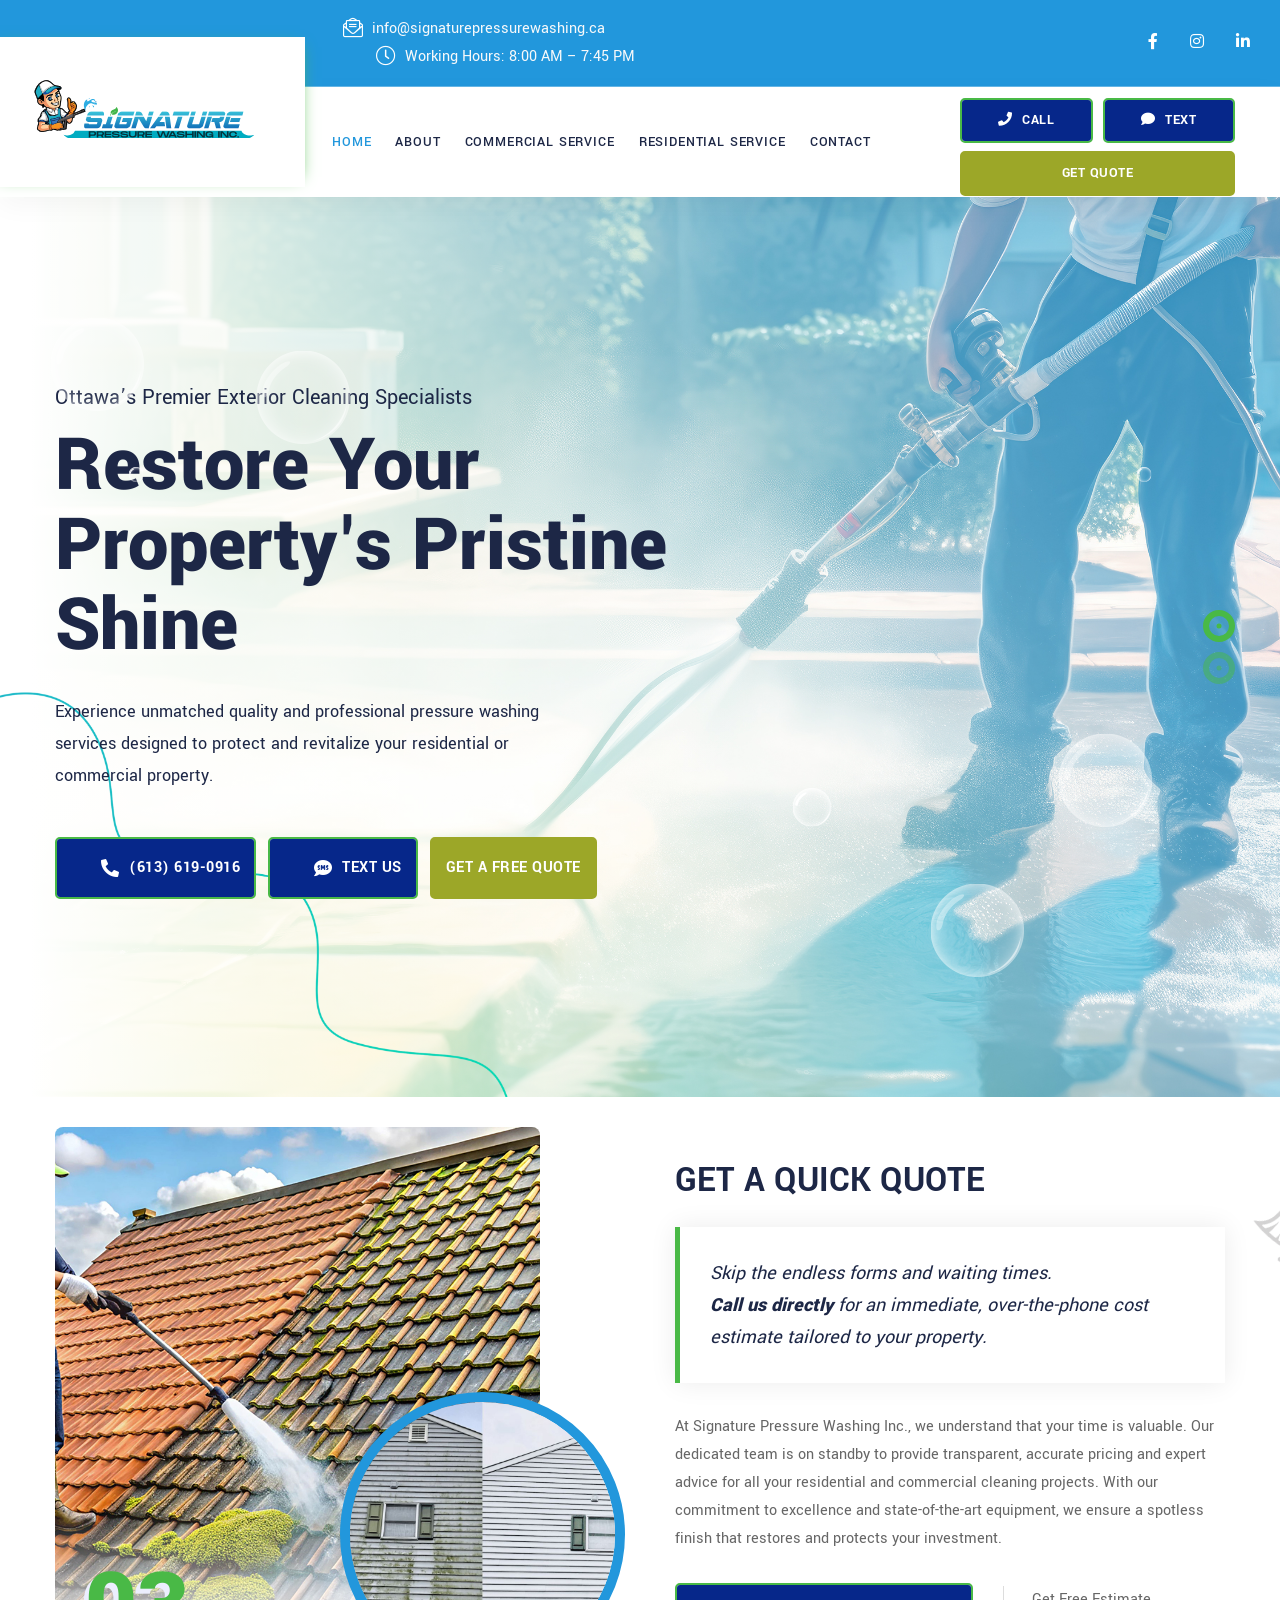
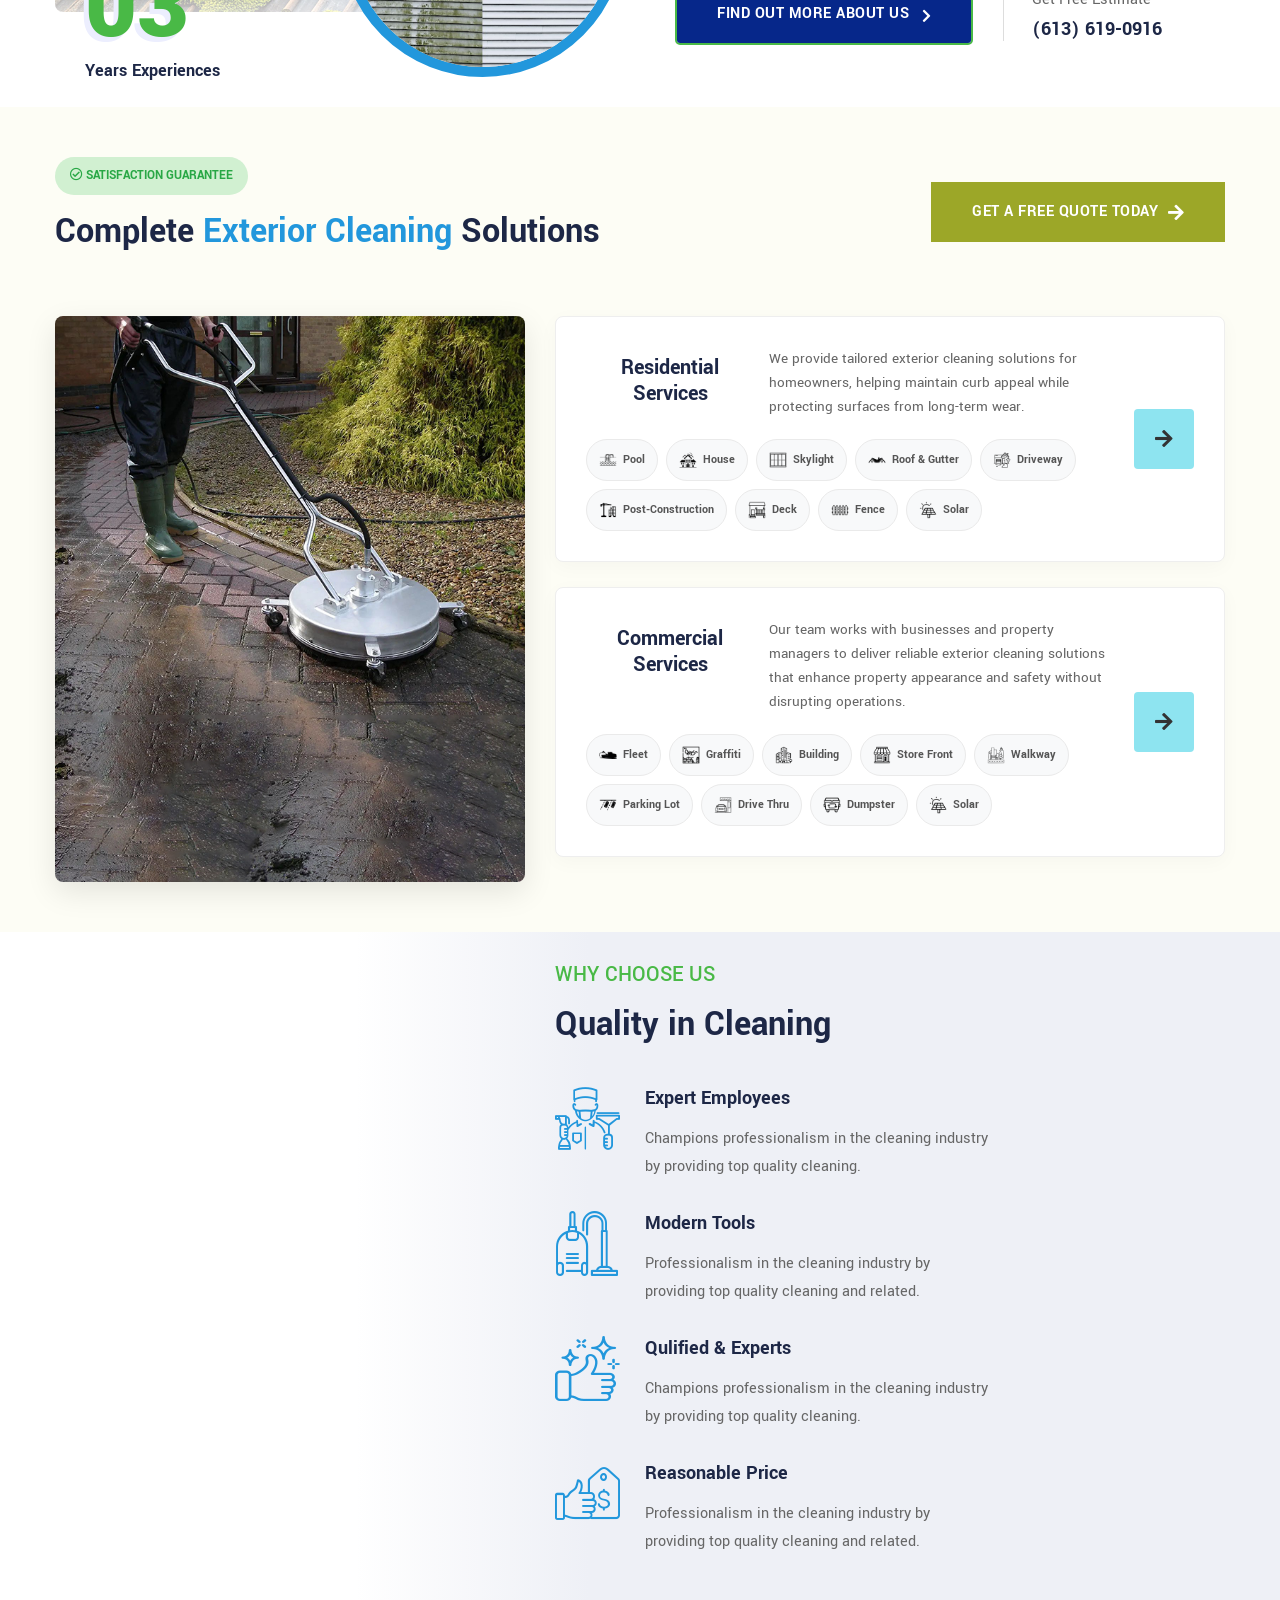
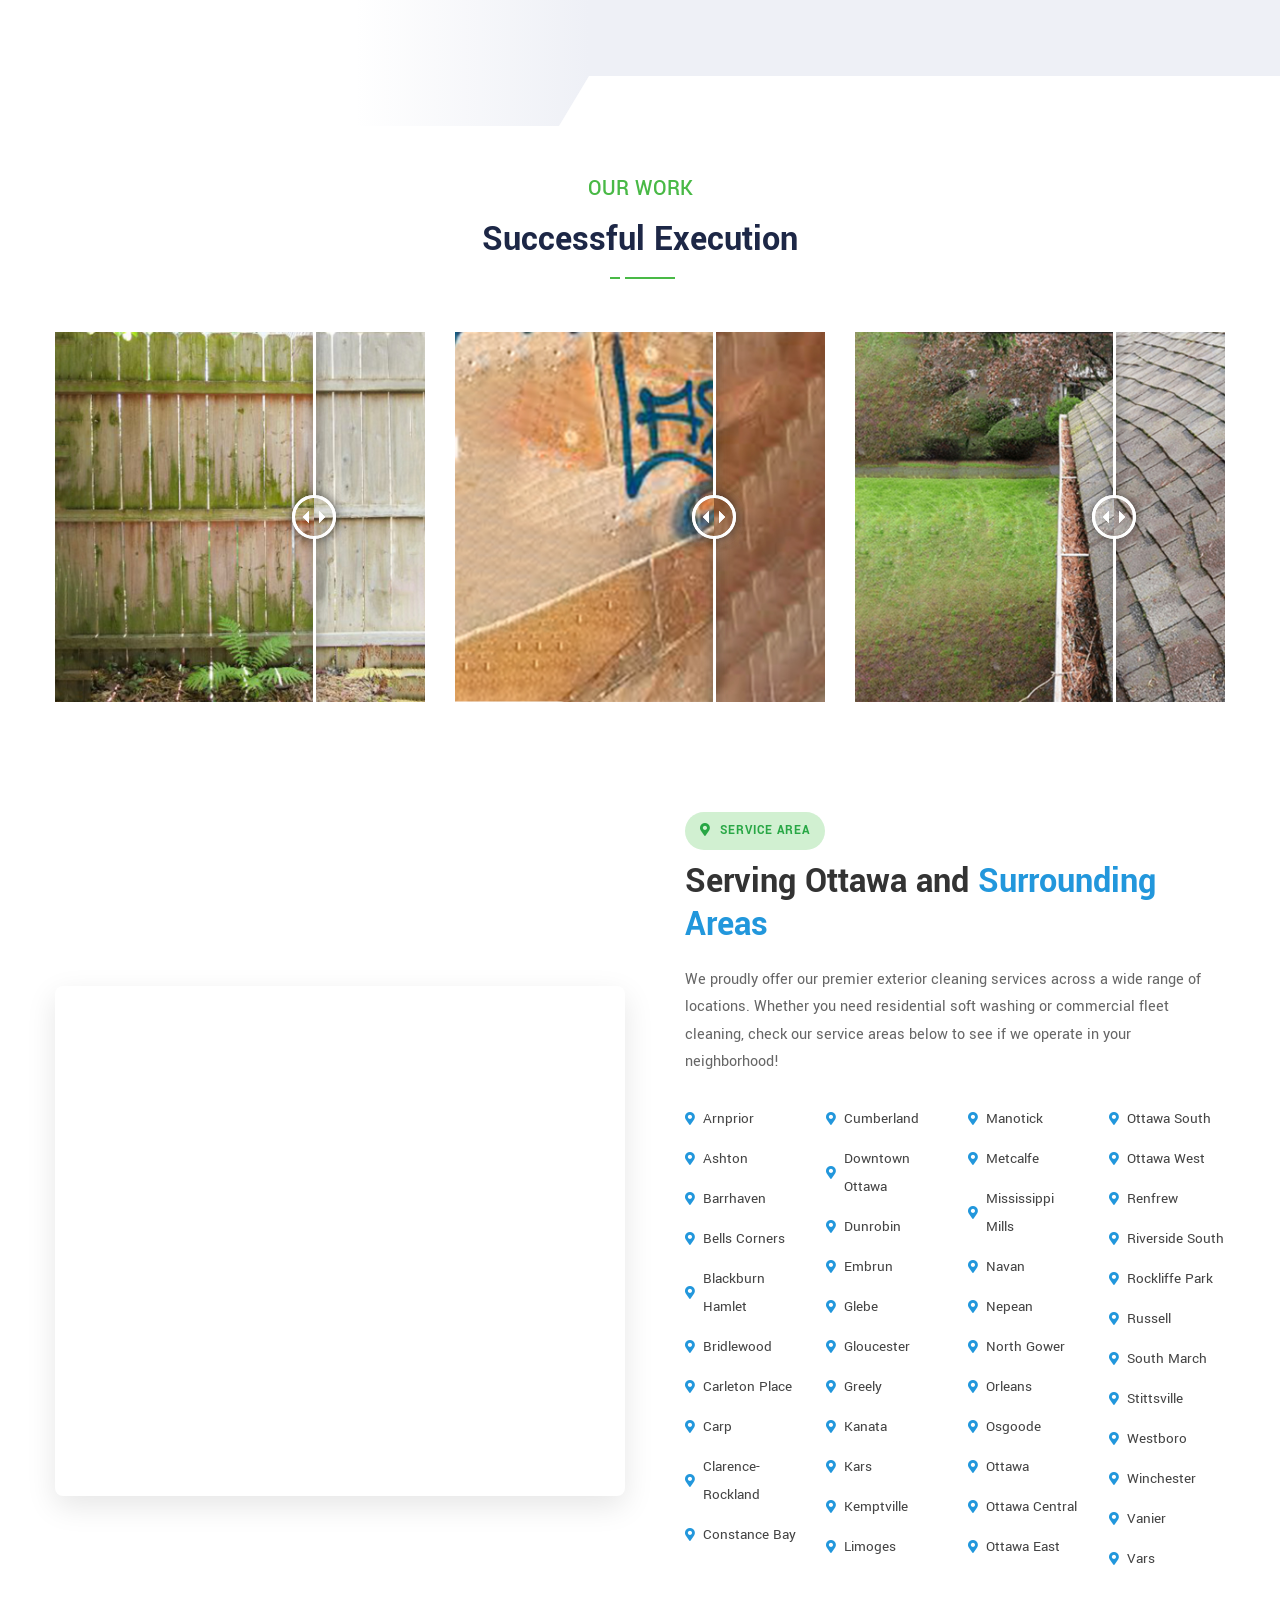
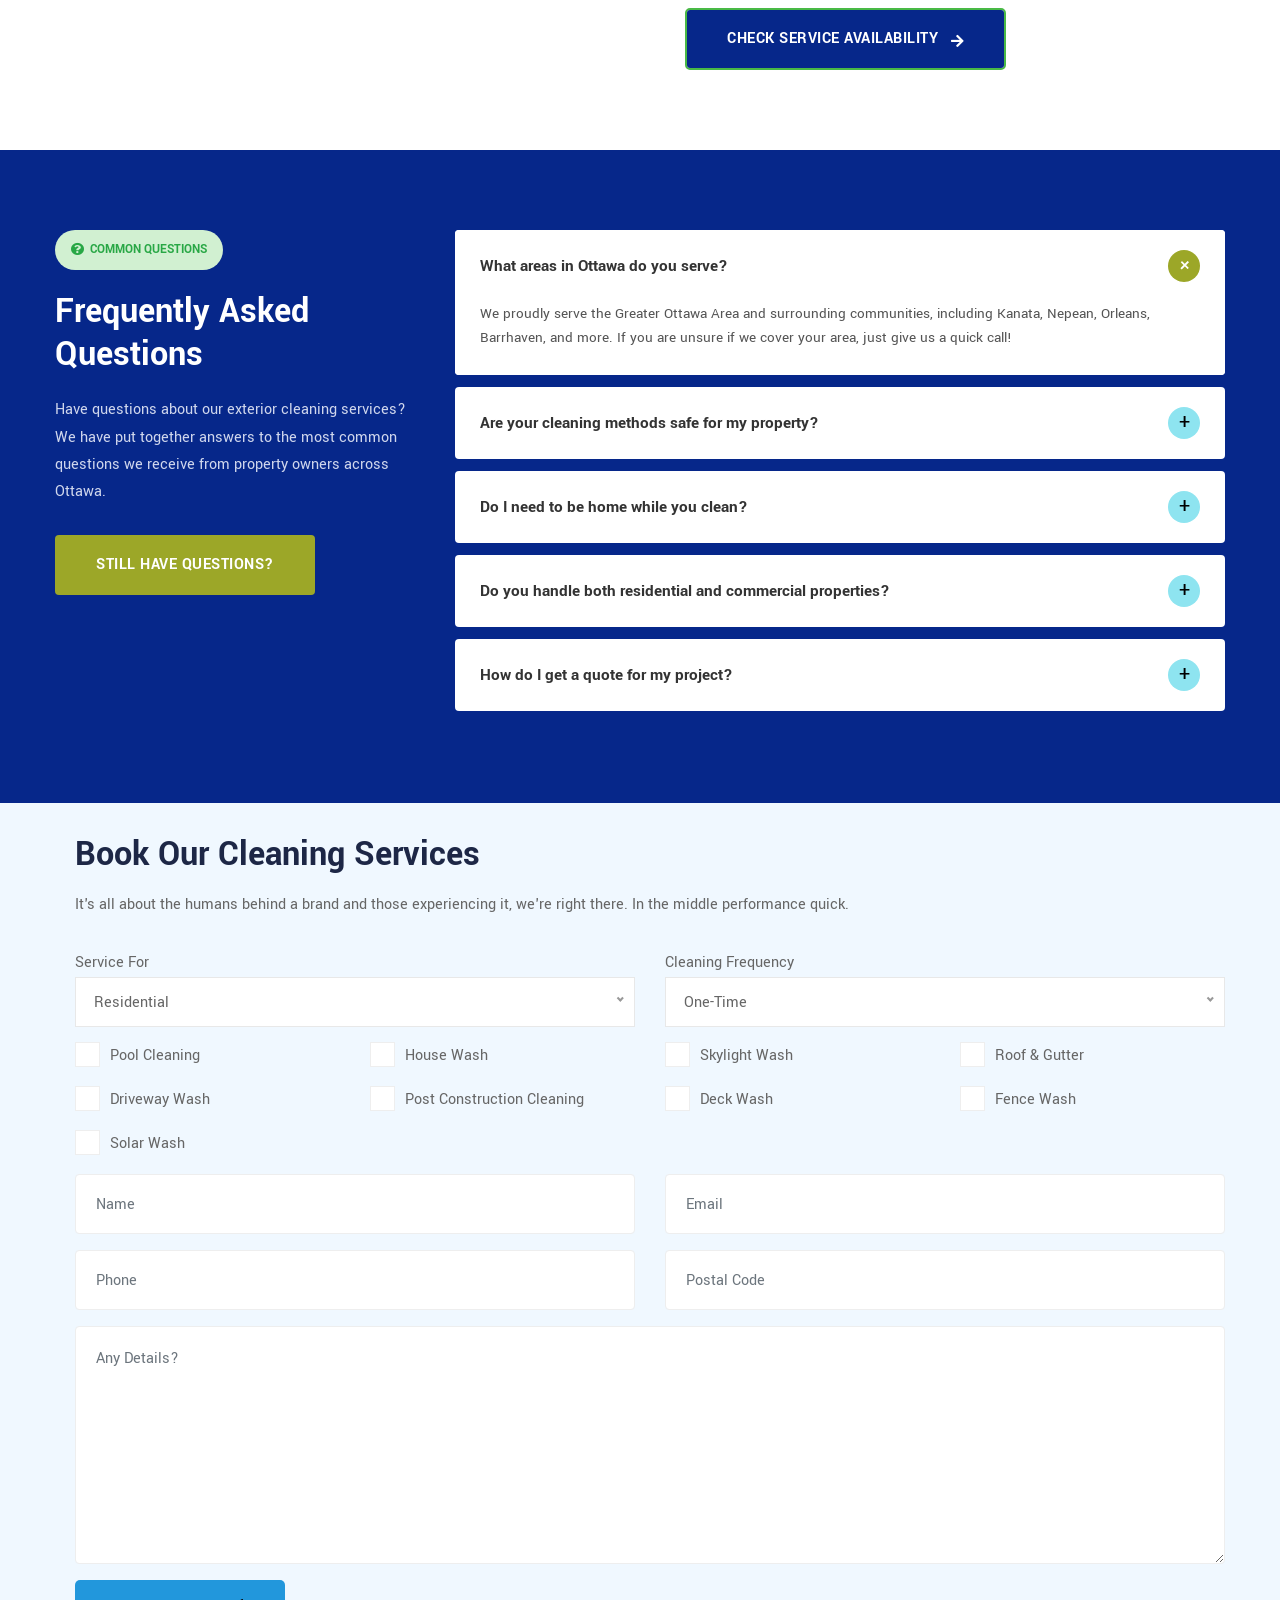
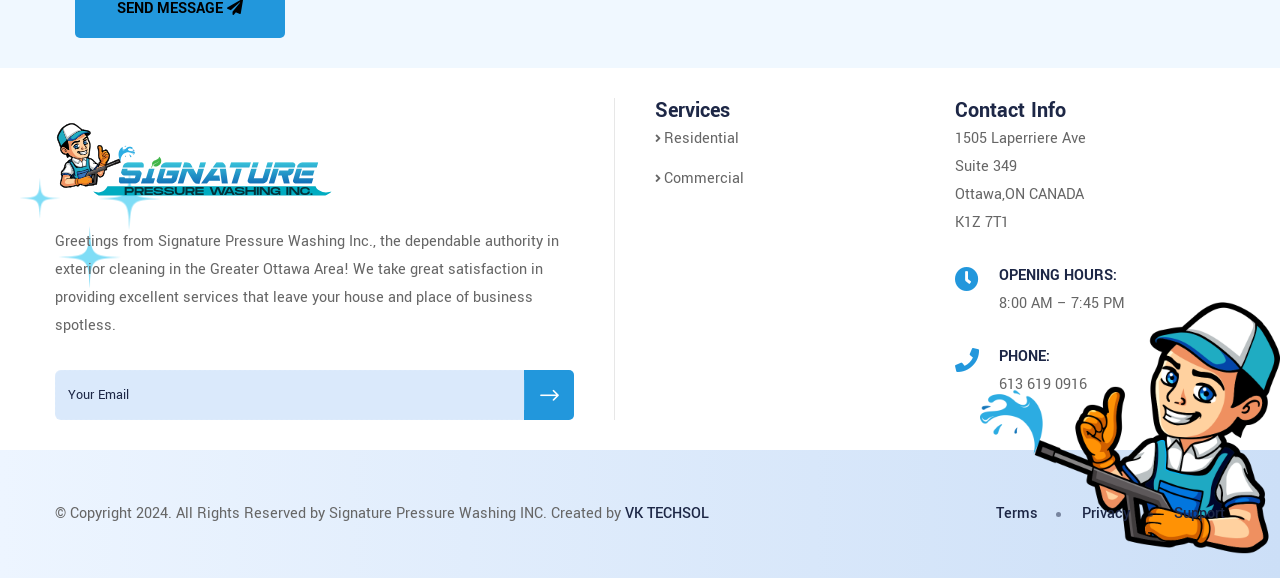
==== index.html @ 263062c7 "update-07" ====
<!DOCTYPE html>
<html lang="en">

<head>
    <!-- ========== Meta Tags ========== -->
    <meta charset="utf-8">
    <meta http-equiv="X-UA-Compatible" content="IE=edge">
    <meta name="viewport" content="width=device-width, initial-scale=1">
    <meta name="description" content="Signature Pressure Washing INC.">

    <!-- ========== Page Title ========== -->
    <title>Signature Pressure Washing INC.</title>

    <!-- ========== Favicon Icon ========== -->
    <link rel="shortcut icon" href="assets/img/favicon.png" type="image/x-icon">

    <!-- ========== Start Stylesheet ========== -->
    <link href="assets/css/bootstrap.min.css" rel="stylesheet" />
    <link href="assets/css/font-awesome.min.css" rel="stylesheet" />
    <link href="assets/css/themify-icons.css" rel="stylesheet" />
    <link href="assets/css/elegant-icons.css" rel="stylesheet" />
    <link href="assets/css/flaticon-set.css" rel="stylesheet" />
    <link href="assets/css/magnific-popup.css" rel="stylesheet" />
    <link href="assets/css/owl.carousel.min.css" rel="stylesheet" />
    <link href="assets/css/owl.theme.default.min.css" rel="stylesheet" />
    <link href="assets/css/animate.css" rel="stylesheet" />
    <link href="assets/css/bootsnav.css" rel="stylesheet" />
    <link href="style.css" rel="stylesheet">
    <link href="assets/css/responsive.css" rel="stylesheet" />
    <style>
        ulm {
            line-height: 1.5em;
            margin: 5px 0 15px;
            padding: 0;

            li {
                list-style: none;
                position: relative;
                padding: 0 0 0 20px;
            }
        }

        ulm.round {
            li {
                &::before {
                    content: "";
                    position: absolute;
                    left: 0;
                    top: 5px;
                    width: 10px;
                    height: 10px;
                    background-color: #2297DC;
                    border-radius: 50%;
                    -moz-border-radius: 50%;
                    -webkit-border-radius: 50%;
                }
            }
        }
    </style>
    <style>
        /* 1. Navbar Logo Background Fix (Updated for Mobile Compatibility) */
        .navbar-header {
            background-color: #ffffff;
            /* Keeps the white background for all devices */
        }

        /* Restrict the height and flex layout to desktop only (screens 992px and larger) */
        @media (min-width: 992px) {
            .navbar-header {
                min-height: 100px;
                /* Matches the initial load height on desktop */
                display: flex;
                align-items: center;
                padding-left: 15px;
                /* Ensures logo isn't touching the edge */
            }
        }

        /* 2. Button Vertical Alignment Fix */
        .contact-actions-wrapper {
            display: flex;
            flex-direction: column;
            justify-content: center;
            height: 100px;
            /* Locks the vertical space to prevent shifting */
        }

        /* 3. New Get Quote Button Color */
        .contact-quote-btn {
            background-color: #9ca728 !important;
            /* Replace with your new color */
            border-color: #9ca728 !important;
            color: #ffffff !important;
            box-sizing: border-box;
            /* Ensures padding doesn't widen the button */
        }

        /* The container */
        .container1 {
            display: block;
            position: relative;
            padding-left: 35px;
            margin-bottom: 12px;
            cursor: pointer;
            font-size: 16px;
            -webkit-user-select: none;
            -moz-user-select: none;
            -ms-user-select: none;
            user-select: none;
        }

        /* Hide the browser's default checkbox */
        .container1 input {
            position: absolute;
            opacity: 0;
            cursor: pointer;
            height: 0;
            width: 0;
        }

        /* Create a custom checkbox */
        .checkmark {
            position: absolute;
            top: 0;
            left: 0;
            height: 25px;
            width: 25px;
            background-color: #fff;
            border: 1px solid #eee;
        }

        /* On mouse-over, add a grey background color */
        .container1:hover input~.checkmark {
            background-color: #ccc;
        }

        /* When the checkbox is checked, add a blue background */
        .container1 input:checked~.checkmark {
            background-color: #2196F3;
        }

        /* Create the checkmark/indicator (hidden when not checked) */
        .checkmark:after {
            content: "";
            position: absolute;
            display: none;
        }

        /* Show the checkmark when checked */
        .container1 input:checked~.checkmark:after {
            display: block;
        }

        /* Style the checkmark/indicator */
        .container1 .checkmark:after {
            left: 9px;
            top: 5px;
            width: 5px;
            height: 10px;
            border: solid white;
            border-width: 0 3px 3px 0;
            -webkit-transform: rotate(45deg);
            -ms-transform: rotate(45deg);
            transform: rotate(45deg);
        }

        /* --- Slider Buttons Custom Styles --- */

        /* 1. Desktop Spacing */
        .slider-btn {
            width: auto !important;
            padding-left: 14px !important;
            padding-right: 14px !important;
            margin-right: 8px;
            margin-bottom: 10px;
        }


        /* 2. Remove Theme-Injected Horizontal Lines from Icons */
        .slider-btn i {
            border: none !important;
            text-decoration: none !important;
            background: transparent !important;
            box-shadow: none !important;
        }

        /* 3. Mobile Full-Width Override */
        @media (max-width: 767px) {
            .slider-btn {
                display: block !important;
                width: 100% !important;
                margin-right: 0 !important;
                margin-bottom: 12px !important;
                box-sizing: border-box;
            }
        }

        /* 4. Remove Template's Decorative Horizontal Lines */

        /* Hide decorative lines on icons */
        .slider-btn i::after,
        .about-us-area .bottom-info .btn i::after,
        .free-quote-btn i::after,
        .modern-service-area .btn i::after,
        .contact-quote-btn i::after,
        .quote-today-btn i::after {
            display: none !important;
            content: none !important;
            background: transparent !important;
            width: 0 !important;
            height: 0 !important;
        }

        /* Remove stray borders/decorative effects from icons */
        .slider-btn i,
        .about-us-area .bottom-info .btn i,
        .free-quote-btn i,
        .modern-service-area .btn i,
        .contact-quote-btn i,
        .quote-today-btn i {
            border: none !important;
            text-decoration: none !important;
            box-shadow: none !important;
        }

        /* --- Unified Services Section Styles (UPDATED FOR ICONS) --- */
        .modern-services-area {
            background-color: #fdfdf5;
            padding: 50px 0;
        }

        .modern-service-item {
            display: flex;
            align-items: center;
            background: #ffffff;
            padding: 30px;
            margin-bottom: 25px;
            border-radius: 8px;
            /* Subtle rounding for a modern look */
            box-shadow: 0 5px 20px rgba(0, 0, 0, 0.03);
            transition: all 0.3s ease;
            text-decoration: none !important;
            color: #333333;
            border: 1px solid #eeeeee;
        }

        /* Hover Effect - Changes background to Green */
        .modern-service-item:hover {
            background: #9ca728;
            color: #ffffff;
            border-color: #9ca728;
        }

        .modern-service-item:hover h4,
        .modern-service-item:hover p {
            color: #ffffff !important;
        }

        .ms-content-wrapper {
            flex: 1;
            padding-right: 25px;
        }

        .ms-top-row {
            display: flex;
            align-items: flex-start;
            margin-bottom: 20px;
        }

        .ms-title {
            flex: 0 0 35%;
            font-weight: 700;
            margin: 0;
            padding-right: 15px;
            font-size: 22px;
        }

        .ms-desc {
            flex: 1;
            margin: 0;
            font-size: 15px;
            line-height: 1.6;
        }

        /* Icon Badges Setup */
        .ms-icons-grid {
            display: flex;
            flex-wrap: wrap;
            gap: 8px;
        }

        /* Service Icon Badges */
        .ms-icon-badge {
            display: flex;
            align-items: center;
            background: #f8f9fa;
            padding: 6px 12px;
            border-radius: 30px;
            font-size: 12px;
            font-weight: 600;
            color: #555555;
            border: 1px solid #eaeaea;
            transition: all 0.3s ease;
        }

        .ms-icon-badge img {
            width: 18px;
            height: 18px;
            margin-right: 6px;
            object-fit: contain;
            transition: all 0.3s ease;

            /* Black icons initially */
            filter: brightness(0);
        }

        /* Hover: Make badge text and icon white */
        .modern-service-item:hover .ms-icon-badge {
            background: rgba(255, 255, 255, 0.15);
            color: #ffffff;
            border-color: rgba(255, 255, 255, 0.3);
        }

        .modern-service-item:hover .ms-icon-badge img {
            /* White icons on hover */
            filter: brightness(0) invert(1);
        }


        /* Light blue arrow box */
        .ms-arrow {
            flex: 0 0 60px;
            height: 60px;
            background: #8ee4f0;
            color: #333333;
            display: flex;
            align-items: center;
            justify-content: center;
            transition: all 0.3s;
            font-size: 20px;
            border-radius: 4px;
        }

        /* Responsive adjustments for mobile */
        @media (max-width: 991px) {
            .modern-service-item {
                flex-direction: column;
                text-align: left;
                padding: 20px;
            }

            .ms-content-wrapper {
                padding-right: 0;
                margin-bottom: 20px;
            }

            .ms-top-row {
                flex-direction: column;
            }

            .ms-title {
                margin-bottom: 10px;
            }

            .ms-arrow {
                width: 100%;
            }
        }

        /* --- Modern Service Area & Map Layout --- */
        .modern-service-area {
            background-color: #ffffff;
            padding: 80px 0;
            overflow: hidden;
        }

        .map-wrapper {
            height: 100%;
            min-height: 500px;
            border-radius: 8px;
            overflow: hidden;
            box-shadow: 0 10px 30px rgba(0, 0, 0, 0.1);
        }

        .map-wrapper iframe {
            width: 100%;
            height: 100%;
            min-height: 500px;
            border: 0;
        }

        .service-list-content {
            padding-left: 30px;
        }

        .service-list-content .sub-heading {
            color: #28a745;
            /* Brand green */
            font-weight: 600;
            text-transform: uppercase;
            letter-spacing: 1px;
            margin-bottom: 10px;
            display: inline-block;
            background-color: #d1f0d1;
            padding: 5px 15px;
            border-radius: 20px;
            font-size: 13px;
        }

        .service-list-content h2 {
            font-weight: 700;
            margin-bottom: 20px;
            font-size: 36px;
            color: #333333;
        }

        .service-list-content p {
            margin-bottom: 30px;
            color: #666666;
            line-height: 1.7;
            font-size: 16px;
        }

        /* Multi-column layout for the locations */
        .multi-column-list {
            column-count: 4;
            column-gap: 25px;
            list-style: none;
            padding: 0;
            margin: 0 0 35px 0;
        }

        .multi-column-list li {
            margin-bottom: 12px;
            font-size: 15px;
            color: #444444;
            display: flex;
            align-items: center;
            page-break-inside: avoid;
            break-inside: avoid;
        }

        .multi-column-list li i {
            color: #2297DC;
            margin-right: 8px;
            font-size: 13px;
            flex-shrink: 0;
        }

        /* Responsive adjustments */
        @media (max-width: 1199px) {
            .multi-column-list {
                column-count: 3;
            }
        }

        @media (max-width: 991px) {
            .service-list-content {
                padding-left: 0;
                margin-top: 40px;
            }

            .map-wrapper {
                min-height: 400px;
            }

            .map-wrapper iframe {
                min-height: 400px;
            }

            .multi-column-list {
                column-count: 2;
            }
        }

        @media (max-width: 575px) {
            .multi-column-list {
                column-count: 2;
            }

            .service-list-content h2 {
                font-size: 28px;
            }
        }

        /* --- FAQ Section Styles --- */
        .faq-area {
            background-color: #06278a;
            /* Matches your footer's dark blue */
            padding: 80px 0;
            color: #ffffff;
        }

        .faq-badge {
            background-color: #d1f0d1;
            color: #28a745;
            padding: 6px 16px;
            border-radius: 20px;
            font-weight: 600;
            font-size: 13px;
            display: inline-flex;
            align-items: center;
            margin-bottom: 20px;
        }

        .faq-left-content h2 {
            font-weight: 700;
            font-size: 36px;
            margin-bottom: 20px;
            color: #ffffff;
        }

        .faq-left-content p {
            color: #d0d7ed;
            font-size: 16px;
            line-height: 1.7;
            margin-bottom: 30px;
        }

        /* Accordion Styles */
        .faq-card {
            background: #ffffff;
            border: none;
            border-radius: 4px;
            margin-bottom: 12px;
            overflow: hidden;
        }

        .faq-header {
            padding: 20px 25px;
            cursor: pointer;
            display: flex;
            justify-content: space-between;
            align-items: center;
            background: #ffffff;
            transition: background 0.3s ease;
        }

        .faq-header h5 {
            margin: 0;
            font-size: 17px;
            font-weight: 700;
            color: #333333;
            padding-right: 20px;
        }

        /* The circular Plus icon */
        .faq-toggle-icon {
            width: 32px;
            height: 32px;
            min-width: 32px;
            background-color: #8ee4f0;
            /* Soft blue from reference */
            color: #000000;
            border-radius: 50%;
            display: flex;
            align-items: center;
            justify-content: center;
            font-size: 22px;
            transition: all 0.3s ease;
        }

        /* Turns the + into an x and changes color when open */
        .faq-header[aria-expanded="true"] .faq-toggle-icon {
            transform: rotate(45deg);
            background-color: #9ca728;
            /* Brand green */
            color: #ffffff;
        }

        .faq-body {
            padding: 0 25px 25px 25px;
            color: #555555;
            font-size: 15px;
            line-height: 1.6;
            background: #ffffff;
        }

        @media (max-width: 991px) {
            .faq-left-content {
                margin-bottom: 40px;
                text-align: center;
            }
        }
    </style>
    <!-- ========== End Stylesheet ========== -->

</head>

<body>

    <!-- Preloader Start -->
    <!--<div class="se-pre-con"></div> -->
    <!-- Preloader Ends -->
    <!-- Start Header Top
    ============================================= -->
    <div class="top-bar-area inc-pad bg-theme text-light inc-shape">
        <div class="container-fill">
            <div class="row align-center">
                <div class="col-lg-5 offset-lg-3 info">
                    <ul>
                        <li>
                            <i class="fas fa-envelope-open-text"></i> info@signaturepressurewashing.ca
                        </li>
                        <li>
                            <i class="fas fa-clock"></i> Working Hours: 8:00 AM – 7:45 PM
                        </li>
                    </ul>
                </div>
                <div class="col-lg-4 text-right item-flex">
                    <div class="social">
                        <ul>
                            <li>
                                <a href="https://www.facebook.com/profile.php?id=61571513400751">
                                    <i class="fab fa-facebook-f"></i>
                                </a>
                            </li>
                            <li>
                                <a href="https://www.instagram.com/spw_inc">
                                    <i class="fab fa-instagram"></i>
                                </a>
                            </li>
                            <li>
                                <a href="#">
                                    <i class="fab fa-linkedin-in"></i>
                                </a>
                            </li>
                        </ul>
                    </div>
                </div>
            </div>
        </div>
    </div>
    <!-- End Header Top -->
    <!-- Header
    ============================================= -->
    <header id="home">

        <!-- Start Navigation -->
        <nav class="navbar navbar-default navbar-sticky nav-full-width dark bootsnav">

            <div class="container-fill">

                <div class="row align-center">


                    <!-- Start Header Navigation -->
                    <div class="col-lg-3 brand-item">
                        <div class="navbar-header">
                            <button type="button" class="navbar-toggle" data-toggle="collapse"
                                data-target="#navbar-menu">
                                <i class="fa fa-bars"></i>
                            </button>
                            <a class="navbar-brand" href="index.html">
                                <img src="assets/img/myimg/logo.svg" style="width: 80%" class="logo" alt="Logo">
                            </a>
                        </div>
                    </div>
                    <!-- End Header Navigation -->
                    <!-- Collect the nav links, forms, and other content for toggling -->
                    <div class="col-lg-6">
                        <div class="collapse navbar-collapse" id="navbar-menu">
                            <ul class="nav navbar-nav" data-in="#" data-out="#">
                                <li>
                                    <a href="index.html" class="active">Home</a>
                                </li>
                                <li>
                                    <a href="about.html">About</a>
                                </li>
                                <li>
                                    <a href="commercial.html">Commercial Service</a>
                                </li>
                                <li>
                                    <a href="residential.html">Residential Service</a>
                                </li>
                                <li>
                                    <a href="contact.html">contact</a>
                                </li>
                            </ul>
                        </div>
                    </div>
                    <!-- /.navbar-collapse -->
                    <!-- Start Atribute Navigation -->
                    <div class="col-lg-3 d-none d-lg-block">
                        <div class="attr-nav contact-actions-wrapper">
                            <div class="action-buttons mb-2 d-flex justify-content-between" style="width: 100%;">
                                <a href="tel:6136190916" class="btn btn-theme effect btn-sm"
                                    style="flex: 1; margin-right: 5px; padding: 10px 0; text-align: center; box-sizing: border-box;"><i
                                        class="fa fa-phone" style="margin-right: 5px;"></i> Call</a>
                                <a href="sms:6136190916" class="btn btn-theme effect btn-sm"
                                    style="flex: 1; margin-left: 5px; padding: 10px 0; text-align: center; box-sizing: border-box;"><i
                                        class="fa fa-comment" style="margin-right: 5px;"></i> Text</a>
                            </div>
                            <div class="action-quote" style="width: 100%;">
                                <a href="contact.html" class="btn btn-theme effect btn-sm contact-quote-btn"
                                    style="width: 100%; padding: 10px 0; text-align: center; display: block;">Get
                                    Quote</a>
                            </div>
                        </div>
                    </div>
                    <!-- End Atribute Navigation -->

                </div>

            </div>
        </nav>
        <!-- End Navigation -->

    </header>
    <!-- End Header -->
    <!-- Start Banner
    ============================================= -->
    <div class="banner-area inc-shape text-multi-weight">

        <div class="animated-bubble">
            <img src="assets/img/shape/bubble.png" alt="Bubble">
            <img src="assets/img/shape/bubble-mini.png" alt="Bubble">
            <img src="assets/img/shape/bubble.png" alt="Bubble">
            <img src="assets/img/shape/bubble.png" alt="Bubble">
            <img src="assets/img/shape/bubble-mini.png" alt="Bubble">
            <img src="assets/img/shape/bubble.png" alt="Bubble">
            <img src="assets/img/shape/bubble-mid.png" alt="Bubble">
        </div>

        <div id="bootcarousel" class="carousel slide carousel-fade animate_text" data-ride="carousel">

            <!-- Indicators for slides -->
            <div class="carousel-indicator">
                <ol class="carousel-indicators right">
                    <li data-target="#bootcarousel" data-slide-to="0" class="active"></li>
                    <li data-target="#bootcarousel" data-slide-to="1"></li>
                </ol>
            </div>

            <!-- Wrapper for slides -->
            <div class="carousel-inner">

                <!-- Slide 1 -->
                <div class="carousel-item bg-cover active"
                    style="background-image: url(assets/img/myimg/home/sl1.jpg);">
                    <div class="box-table">
                        <div class="box-cell">
                            <div class="container">
                                <div class="row">
                                    <div class="col-lg-8">
                                        <div class="content">
                                            <h4 data-animation="animated slideInRight">Ottawa’s Premier Exterior
                                                Cleaning Specialists</h4>
                                            <h2 data-animation="animated slideInRight">Restore Your Property's Pristine
                                                Shine</h2>

                                            <p data-animation="animated slideInLeft">
                                                Experience unmatched quality and professional pressure washing services
                                                designed to protect and revitalize your residential or commercial
                                                property.
                                            </p>

                                            <div data-animation="animated zoomInUp" style="margin-top: 25px;">
                                                <a href="tel:6136190916" class="btn btn-theme effect btn-md slider-btn">
                                                    <i class="fas fa-phone-alt" style="margin-right: 5px;"></i> (613)
                                                    619-0916
                                                </a>
                                                <a href="sms:6136190916" class="btn btn-theme effect btn-md slider-btn">
                                                    <i class="fas fa-sms" style="margin-right: 5px;"></i> Text Us
                                                </a>
                                                <a href="contact.html"
                                                    class="btn btn-theme primary effect btn-md contact-quote-btn slider-btn">
                                                    Get a Free Quote
                                                </a>
                                            </div>
                                        </div>
                                    </div>
                                </div>
                            </div>
                        </div>
                        <!-- Shape -->
                        <div class="shape-right-bottom" data-animation="animated slideInUp"
                            style="background-image: url(assets/img/shape/7.png);"></div>
                        <!-- Shape -->
                    </div>
                </div>

                <!-- Slide 2 -->
                <div class="carousel-item bg-cover" style="background-image: url(assets/img/myimg/home/sl2.jpg);">
                    <div class="box-table">
                        <div class="box-cell">
                            <div class="container">
                                <div class="row">
                                    <div class="col-lg-8">
                                        <div class="content">
                                            <h4 data-animation="animated slideInRight">Commercial & Residential Pressure
                                                Washing</h4>
                                            <h2 data-animation="animated slideInRight">Protect and Enhance <span>Your
                                                    Investment</span></h2>

                                            <p data-animation="animated slideInLeft">
                                                From driveway revitalizations to full building exterior washes, we
                                                deliver spotless results using safe, state-of-the-art equipment.
                                            </p>

                                            <div data-animation="animated zoomInUp" style="margin-top: 25px;">
                                                <a href="tel:6136190916" class="btn btn-theme effect btn-md slider-btn">
                                                    <i class="fas fa-phone-alt" style="margin-right: 5px;"></i> (613)
                                                    619-0916
                                                </a>
                                                <a href="sms:6136190916" class="btn btn-theme effect btn-md slider-btn">
                                                    <i class="fas fa-sms" style="margin-right: 5px;"></i> Text Us
                                                </a>
                                                <a href="contact.html"
                                                    class="btn btn-theme primary effect btn-md contact-quote-btn slider-btn">
                                                    Get a Free Quote
                                                </a>
                                            </div>
                                        </div>
                                    </div>
                                </div>
                            </div>
                        </div>
                        <!-- Shape -->
                        <div class="shape-right-bottom" data-animation="animated slideInUp"
                            style="background-image: url(assets/img/shape/7.png);"></div>
                        <!-- Shape -->
                    </div>
                </div>

            </div>
            <!-- End Wrapper for slides -->

        </div>
    </div>
    <!-- End Banner -->
    <!-- Star Get Esimate
    ============================================= -->
    <!--<div class="estimate-area">
        <div class="container">
            <div class="estimate-form default-padding">
                <div class="fixed-shape-left">
                    <img src="assets/img/myimg/home/1.png" alt="Thumb">
                </div>
                <div class="row">
                    <div class="col-lg-12" style="text-align:center; margin-bottom:10px;">
                        <h2>Get your free Quote !</h2>
                    </div>
                    <div class="col-lg-12">
                        <form action="#">
                            <div class="row">
                                <div class="col-lg-9">
                                    <div class="form-group">
                                        <select>
                                            <option value="1">Select Service</option>
                                            <option value="2">Pressure Washing</option>
                                            <option value="3">Walkway Cleaning</option>
                                            <option value="2">Pool Cleaning</option>
                                            <option value="3">Graffiti Cleaning</option>
                                            <option value="2">Gutter Cleaning</option>
                                            <option value="3">Garage Cleaning</option>
                                            <option value="2">Deck & Fence washingg</option>
                                            <option value="3">Roof Washing</option>
                                            <option value="2">Heavy Equipment Cleaning</option>
                                            <option value="3">Line Painting</option>
                                            <option value="2">House Cleaning</option>
                                            <option value="3">Ceiling Cleaning</option>
                                        </select>
                                    </div>
                                </div>
                            </div>
                          <div class="row">
                                <div class="col-lg-6">
                                    <div class="form-group">
                                        <select>
                                            <option value="1">Select Service</option>
                                            <option value="2">House Cleaning</option>
                                            <option value="3">Roof Washing</option>
                                            <option value="2">Pool Cleaning</option>
                                            <option value="3">Gutter Cleaning</option>
                                            <option value="2">Deck & Fence washing</option>
                                            <option value="3">Line Painting</option>
                                            <option value="2">Graffiti Cleaning</option>
                                            <option value="3">Pressure Washing</option>
                                            <option value="2">Walkway Cleaning</option>
                                            <option value="3">Garage Cleaning</option>
                                            <option value="2">Ceiling</option>
                                            <option value="3">Commercial</option>
                                        </select>
                                    </div>
                                </div>
                            </div>
                            <br>
                            <div class="row">
                                <div class="col-lg-3">
                                    <div class="form-group">
                                        <input class="form-control" id="name" name="name" placeholder="Name" type="text">
                                    </div>
                                </div>
                                <div class="col-lg-3">
                                    <div class="form-group">
                                        <input class="form-control" id="email" name="email" placeholder="Email" type="text">
                                    </div>
                                </div>
                                <div class="col-lg-3">
                                    <div class="form-group">
                                        <input class="form-control" id="phone" name="phone" placeholder="Phone" type="text">
                                    </div>
                                </div>
                            </div>
                            <br>
                            <div class="row">
                                <div class="col-lg-3">
                                    <div class="form-group">
                                        <input class="form-control" id="code" name="code" placeholder="Postal Code" type="text">
                                    </div>
                                </div>
                                <div class="col-lg-4">
                                    <div class="form-group">
                                        <input class="form-control" id="msg" name="msg" placeholder="Message" type="text">
                                    </div>
                                </div>
                                
                                <div class="col-lg-2">
                                    <button type="submit" name="submit" id="submit">
                                        Submit Now
                                    </button>
                                </div>
                            </div>
                        </form>
                    </div>
                </div>
            </div>
        </div>
    </div>-->
    <!-- End Get Esimate -->

    <!-- Start About 
    ============================================= -->
    <div class="about-us-area overflow-hidden default-padding">
        <div class="container">
            <div class="about-items">
                <!-- Shape -->
                <div class="shape">
                    <img src="assets/img/shape/8.png" alt="Shape">
                </div>
                <!-- End Shape -->
                <div class="row align-center">
                    <div class="col-lg-6">
                        <div class="thumb">
                            <img src="assets/img/aboutus/1.jpg" alt="Thumb">
                            <img src="assets/img/aboutus/5.jpg" alt="Thumb">
                            <div class="experience">
                                <h2>03</h2>
                                <h4>Years Experiences</h4>
                            </div>
                        </div>
                    </div>
                    <div class="col-lg-6 info">
                        <h2>GET A QUICK QUOTE</h2>
                        <blockquote>
                            Skip the endless forms and waiting times.<br>
                            <strong>Call us directly</strong> for an immediate, over-the-phone cost estimate tailored to
                            your property.
                        </blockquote>
                        <p>
                            At Signature Pressure Washing Inc., we understand that your time is valuable. Our dedicated
                            team is on standby to provide transparent, accurate pricing and expert advice for all your
                            residential and commercial cleaning projects. With our commitment to excellence and
                            state-of-the-art equipment, we ensure a spotless finish that restores and protects your
                            investment.
                        </p>
                        <div class="bottom-info" style="margin-top: 30px;">
                            <div class="button">
                                <a data-animation="animated zoomInUp" class="btn btn-theme primary effect btn-md"
                                    href="about.html">Find Out More About Us <i class="fas fa-chevron-right"
                                        style="margin-left: 8px; font-size: 0.9em;"></i></a>
                            </div>
                            <div class="contact">
                                <div class="content">
                                    <span>Get Free Estimate</span>
                                    <h5>(613) 619-0916</h5>
                                </div>
                            </div>
                        </div>
                    </div>
                </div>
            </div>
        </div>
    </div>
    <!-- End About Area -->

    <!-- Start Unified Services Area 
    ============================================= -->
    <div class="modern-services-area">
        <div class="container">
            <!-- Header Row -->
            <div class="row align-items-center mb-5" style="margin-bottom: 40px;">
                <div class="col-lg-8">
                    <span
                        style="background-color: #d1f0d1; color: #28a745; padding: 5px 15px; border-radius: 20px; font-weight: 600; font-size: 13px; display: inline-block; margin-bottom: 15px;">
                        <i class="far fa-check-circle"></i> SATISFACTION GUARANTEE
                    </span>
                    <h2 style="font-weight: 700; font-size: 36px;">Complete <span style="color: #2297DC;">Exterior
                            Cleaning</span> Solutions</h2>
                </div>
                <div class="col-lg-4 text-right" style="text-align: right;">
                    <a href="contact.html" class="btn btn-md quote-today-btn">
                        Get a Free Quote Today
                        <i class="fas fa-arrow-right" style="margin-left: 5px;"></i>
                    </a>
                </div>
            </div>

            <!-- Content Row -->
            <div class="row">
                <!-- Left Side: Large Feature Image -->
                <div class="col-lg-5">
                    <div
                        style="height: 100%; min-height: 500px; background-image: url('assets/img/3.jpg'); background-size: cover; background-position: center; box-shadow: 0 10px 30px rgba(0,0,0,0.1); border-radius: 8px;">
                    </div>
                </div>

                <!-- Right Side: Service Stack -->
                <div class="col-lg-7">

                    <!-- Residential Block -->
                    <a href="residential.html" class="modern-service-item">
                        <div class="ms-content-wrapper">
                            <div class="ms-top-row">
                                <h4 class="ms-title text-center mt-2">Residential Services</h4>
                                <p class="ms-desc">We provide tailored exterior cleaning solutions for homeowners,
                                    helping maintain curb appeal while protecting surfaces from long-term wear.</p>
                            </div>
                            <!-- Residential Icon Badges -->
                            <div class="ms-icons-grid">
                                <span class="ms-icon-badge"><img src="assets/img/serviceicon/pool.png" alt="Pool Wash">
                                    Pool</span>
                                <span class="ms-icon-badge"><img src="assets/img/serviceicon/house.png"
                                        alt="House Wash"> House</span>
                                <span class="ms-icon-badge"><img src="assets/img/serviceicon/window.png"
                                        alt="Skylight Wash"> Skylight</span>
                                <span class="ms-icon-badge"><img src="assets/img/serviceicon/roof.png"
                                        alt="Roof & Gutter"> Roof & Gutter</span>
                                <span class="ms-icon-badge"><img src="assets/img/serviceicon/driveway.png"
                                        alt="Driveway Wash"> Driveway</span>
                                <span class="ms-icon-badge"><img src="assets/img/serviceicon/post.png"
                                        alt="Post Construction"> Post-Construction</span>
                                <span class="ms-icon-badge"><img src="assets/img/serviceicon/deck.png" alt="Deck Wash">
                                    Deck</span>
                                <span class="ms-icon-badge"><img src="assets/img/serviceicon/fence.png"
                                        alt="Fence Wash"> Fence</span>
                                <span class="ms-icon-badge"><img src="assets/img/serviceicon/Solarw.png"
                                        alt="Solar Wash"> Solar</span>
                            </div>
                        </div>
                        <div class="ms-arrow"><i class="fas fa-arrow-right"></i></div>
                    </a>

                    <!-- Commercial Block -->
                    <a href="commercial.html" class="modern-service-item">
                        <div class="ms-content-wrapper">
                            <div class="ms-top-row">
                                <h4 class="ms-title text-center mt-2">Commercial Services</h4>
                                <p class="ms-desc">Our team works with businesses and property managers to deliver
                                    reliable exterior cleaning solutions that enhance property appearance and safety
                                    without disrupting operations.</p>
                            </div>
                            <!-- Commercial Icon Badges -->
                            <div class="ms-icons-grid">
                                <span class="ms-icon-badge"><img src="assets/img/serviceicon/heavy.png"
                                        alt="Fleet Wash"> Fleet</span>
                                <span class="ms-icon-badge"><img src="assets/img/serviceicon/graffiti.png"
                                        alt="Graffiti Removal"> Graffiti</span>
                                <span class="ms-icon-badge"><img src="assets/img/serviceicon/building.png"
                                        alt="Building Wash"> Building</span>
                                <span class="ms-icon-badge"><img src="assets/img/serviceicon/store.png"
                                        alt="Store Front"> Store Front</span>
                                <span class="ms-icon-badge"><img src="assets/img/serviceicon/walkway.png"
                                        alt="Walkway Wash"> Walkway</span>
                                <span class="ms-icon-badge"><img src="assets/img/serviceicon/car.png" alt="Parking Lot">
                                    Parking Lot</span>
                                <span class="ms-icon-badge"><img src="assets/img/serviceicon/drive.png"
                                        alt="Drive Thru"> Drive Thru</span>
                                <span class="ms-icon-badge"><img src="assets/img/serviceicon/duster.png"
                                        alt="Dumpster Pad"> Dumpster</span>
                                <span class="ms-icon-badge"><img src="assets/img/serviceicon/solar.png"
                                        alt="Solar Wash"> Solar</span>
                            </div>
                        </div>
                        <div class="ms-arrow"><i class="fas fa-arrow-right"></i></div>
                    </a>

                </div>
            </div>
        </div>
    </div>
    <!-- End Unified Services Area -->

    <!-- Star Get Esimate
    ============================================= -->
    <!--<div class="features-area default-padding bg-grays">
        <div class="container">
            <div class="row">
                <div class="col-lg-6 features-style-two">
                    <div class="experience">
                        <div class="year">
                            <h2 style="background-image: url(assets/img/myimg/home/1.jpg);">3</h2>
                            <h4>Years Of Experience <br> We Provides</h4>
                        </div>
                        <p>
                           Greetings from Signature Pressure Washing Inc., the dependable authority in exterior cleaning in the Greater Ottawa Area! We take great satisfaction in providing excellent services that leave your house and place of business spotless.
                        </p>
                    </div>
                    <div class="features-style-two-box">
                        <div class="item-carousel feature-service-carousel owl-carousel owl-theme text-light">
                           
                            <div class="item">
                                <div class="icon">
                                    <i class="flaticon-clean-house"></i>
                                </div>
                                <div class="info">
                                    <h4>Residential Cleaning</h4>
                                    <p>
                                        Can consent to the use of such technologies byclosing this notice senectus amet sodales habitant dapibus
                                    </p>
                                </div>
                            </div>
                           
                            <div class="item">
                                <div class="icon">
                                    <i class="flaticon-cleaning"></i>
                                </div>
                                <div class="info">
                                    <h4>Commercial Cleaning</h4>
                                    <p>
                                        Can consent to the use of such technologies byclosing this notice senectus amet sodales habitant dapibus
                                    </p>
                                </div>
                            </div>
                           

                        </div>
                    </div>
                </div>
                <div class="col-lg-6 features-style-two">
                    <div class="thumb">
                        <img src="assets/img/myimg/home/1.jpg" alt="Thumb">
                    </div>
                </div>
            </div>
        </div>
    </div>-->
    <!-- End Features -->


    <!-- Start Why Choose Us
    ============================================= -->
    <div class="choseus-style-one-area bg-fixed default-padding"
        style="background-image: url(assets/img/myimg/home/par1.jpg);">
        <div class="angle-shape"></div>
        <div class="container">
            <div class="row">
                <div class="col-lg-7 offset-lg-5 col-md-7 offset-md-5">
                    <div class="row">
                        <div class="col-lg-8 choose-style-one">
                            <h5 class="sub-heading">Why Choose Us</h5>
                            <h2 class="heading">Quality in Cleaning</h2>
                            <ul>
                                <li>
                                    <div class="icon">
                                        <i class="flaticon-cleaning-service"></i>
                                    </div>
                                    <div class="info">
                                        <h4>Expert Employees</h4>
                                        <p>
                                            Champions professionalism in the cleaning industry by providing top quality
                                            cleaning.
                                        </p>
                                    </div>
                                </li>
                                <li>
                                    <div class="icon">
                                        <i class="flaticon-carpet-2"></i>
                                    </div>
                                    <div class="info">
                                        <h4>Modern Tools</h4>
                                        <p>
                                            Professionalism in the cleaning industry by providing top quality cleaning
                                            and related.
                                        </p>
                                    </div>
                                </li>
                                <li>
                                    <div class="icon">
                                        <i class="flaticon-thumbs-up"></i>
                                    </div>
                                    <div class="info">
                                        <h4>Qulified & Experts</h4>
                                        <p>
                                            Champions professionalism in the cleaning industry by providing top quality
                                            cleaning.
                                        </p>
                                    </div>
                                </li>
                                <li>
                                    <div class="icon">
                                        <i class="flaticon-best-price-2"></i>
                                    </div>
                                    <div class="info">
                                        <h4>Reasonable Price</h4>
                                        <p>
                                            Professionalism in the cleaning industry by providing top quality cleaning
                                            and related.
                                        </p>
                                    </div>
                                </li>
                            </ul>
                        </div>
                        <!--<div class="col-lg-4 choose-style-one">
                            <div class="video">
                                <a href="#" class="popup-youtube theme video-play-button item-center">
                                    <i class="fa fa-play"></i>
                                </a>
                            </div>
                        </div>-->
                    </div>
                </div>
            </div>
        </div>
    </div>
    <!-- End Why Choose Us -->

    <div class="work-process-area text-center default-padding-bottom">
        <div class="container">
            <div class="row">
                <div class="col-lg-8 offset-lg-2">
                    <div class="site-heading text-center" style="margin-top: 50px;">
                        <h4>Our Work</h4>
                        <h2>Successful Execution</h2>
                        <div class="devider"></div>
                    </div>
                </div>
            </div>
        </div>
        <div class="container">
            <div class="process-items style-two">
                <div class="row">
                    <!-- Single Item -->
                    <div class="single-item col-lg-4 col-md-6">
                        <div class="thumb">
                            <div class="twentytwenty-wrapper">
                                <div class="twentytwenty-container" style="height: 550px;">
                                    <img src="assets/img/myimg/afterbefore/fence.jpg" alt="Thumb"
                                        class="twentytwenty-before" style="clip: rect(0px, 385px, 550px, 0px);">
                                    <img src="assets/img/myimg/afterbefore/fencea.jpg" alt="Thumb"
                                        class="twentytwenty-after">
                                    <div class="twentytwenty-overlay">
                                        <div class="twentytwenty-before-label"></div>
                                        <div class="twentytwenty-after-label"></div>
                                    </div>
                                    <div class="twentytwenty-handle" style="left: 385px;"><span
                                            class="twentytwenty-left-arrow"></span><span
                                            class="twentytwenty-right-arrow"></span></div>
                                </div>
                            </div>
                        </div>
                    </div>
                    <!-- End Single Item -->
                    <!-- Single Item -->
                    <div class="single-item col-lg-4 col-md-6">
                        <div class="thumb">
                            <div class="twentytwenty-wrapper">
                                <div class="twentytwenty-container" style="height: 550px;">
                                    <img src="assets/img/myimg/afterbefore/graffitib.jpg" alt="Thumb"
                                        class="twentytwenty-before" style="clip: rect(0px, 385px, 550px, 0px);">
                                    <img src="assets/img/myimg/afterbefore/graffitia.jpg" alt="Thumb"
                                        class="twentytwenty-after">
                                    <div class="twentytwenty-overlay">
                                        <div class="twentytwenty-before-label"></div>
                                        <div class="twentytwenty-after-label"></div>
                                    </div>
                                    <div class="twentytwenty-handle" style="left: 385px;"><span
                                            class="twentytwenty-left-arrow"></span><span
                                            class="twentytwenty-right-arrow"></span></div>
                                </div>
                            </div>
                        </div>
                    </div>
                    <!-- End Single Item -->
                    <!-- Single Item -->
                    <div class="single-item col-lg-4 col-md-6">
                        <div class="thumb">
                            <div class="twentytwenty-wrapper">
                                <div class="twentytwenty-container" style="height: 550px;">
                                    <img src="assets/img/myimg/afterbefore/gutterb.jpg" alt="Thumb"
                                        class="twentytwenty-before" style="clip: rect(0px, 385px, 550px, 0px);">
                                    <img src="assets/img/myimg/afterbefore/guttera.jpg" alt="Thumb"
                                        class="twentytwenty-after">
                                    <div class="twentytwenty-overlay">
                                        <div class="twentytwenty-before-label"></div>
                                        <div class="twentytwenty-after-label"></div>
                                    </div>
                                    <div class="twentytwenty-handle" style="left: 385px;"><span
                                            class="twentytwenty-left-arrow"></span><span
                                            class="twentytwenty-right-arrow"></span></div>
                                </div>
                            </div>
                        </div>
                    </div>
                    <!-- End Single Item -->
                </div>
            </div>
        </div>
    </div>
    <!-- Start Modern Service Area & Map
    ============================================= -->
    <div class="modern-service-area">
        <div class="container">
            <div class="row align-items-center">

                <!-- Left Side: Google Map -->
                <div class="col-lg-6">
                    <div class="map-wrapper">
                        <iframe
                            src="https://www.google.com/maps/embed?pb=!1m18!1m12!1m3!1d2802.5500019965307!2d-75.74538132420929!3d45.37807497107273!2m3!1f0!2f0!3f0!3m2!1i1024!2i768!4f13.1!3m3!1m2!1s0x4cce0697cb0fa4a5%3A0x9f7d9c7402035501!2s1505%20Laperriere%20Ave%20Suite%20349%2C%20Ottawa%2C%20ON%20K1Z%207T1%2C%20Canada!5e0!3m2!1sen!2sin!4v1741343336557!5m2!1sen!2sin"
                            allowfullscreen="" loading="lazy" referrerpolicy="no-referrer-when-downgrade">
                        </iframe>
                    </div>
                </div>

                <!-- Right Side: Locations Content -->
                <div class="col-lg-6">
                    <div class="service-list-content">
                        <span class="sub-heading"><i class="fas fa-map-marker-alt" style="margin-right: 5px;"></i>
                            Service Area</span>
                        <h2>Serving Ottawa and <span style="color: #2297DC;">Surrounding Areas</span></h2>
                        <p>
                            We proudly offer our premier exterior cleaning services across a wide range of locations.
                            Whether you need residential soft washing or commercial fleet cleaning, check our service
                            areas below to see if we operate in your neighborhood!
                        </p>

                        <ul class="multi-column-list text-left">
                            <li><i class="fas fa-map-marker-alt"></i> Arnprior</li>
                            <li><i class="fas fa-map-marker-alt"></i> Ashton</li>
                            <li><i class="fas fa-map-marker-alt"></i> Barrhaven</li>
                            <li><i class="fas fa-map-marker-alt"></i> Bells Corners</li>
                            <li><i class="fas fa-map-marker-alt"></i> Blackburn Hamlet</li>
                            <li><i class="fas fa-map-marker-alt"></i> Bridlewood</li>
                            <li><i class="fas fa-map-marker-alt"></i> Carleton Place</li>
                            <li><i class="fas fa-map-marker-alt"></i> Carp</li>
                            <li><i class="fas fa-map-marker-alt"></i> Clarence-Rockland</li>
                            <li><i class="fas fa-map-marker-alt"></i> Constance Bay</li>
                            <li><i class="fas fa-map-marker-alt"></i> Cumberland</li>
                            <li><i class="fas fa-map-marker-alt"></i> Downtown Ottawa</li>
                            <li><i class="fas fa-map-marker-alt"></i> Dunrobin</li>
                            <li><i class="fas fa-map-marker-alt"></i> Embrun</li>
                            <li><i class="fas fa-map-marker-alt"></i> Glebe</li>
                            <li><i class="fas fa-map-marker-alt"></i> Gloucester</li>
                            <li><i class="fas fa-map-marker-alt"></i> Greely</li>
                            <li><i class="fas fa-map-marker-alt"></i> Kanata</li>
                            <li><i class="fas fa-map-marker-alt"></i> Kars</li>
                            <li><i class="fas fa-map-marker-alt"></i> Kemptville</li>
                            <li><i class="fas fa-map-marker-alt"></i> Limoges</li>
                            <li><i class="fas fa-map-marker-alt"></i> Manotick</li>
                            <li><i class="fas fa-map-marker-alt"></i> Metcalfe</li>
                            <li><i class="fas fa-map-marker-alt"></i> Mississippi Mills</li>
                            <li><i class="fas fa-map-marker-alt"></i> Navan</li>
                            <li><i class="fas fa-map-marker-alt"></i> Nepean</li>
                            <li><i class="fas fa-map-marker-alt"></i> North Gower</li>
                            <li><i class="fas fa-map-marker-alt"></i> Orleans</li>
                            <li><i class="fas fa-map-marker-alt"></i> Osgoode</li>
                            <li><i class="fas fa-map-marker-alt"></i> Ottawa</li>
                            <li><i class="fas fa-map-marker-alt"></i> Ottawa Central</li>
                            <li><i class="fas fa-map-marker-alt"></i> Ottawa East</li>
                            <li><i class="fas fa-map-marker-alt"></i> Ottawa South</li>
                            <li><i class="fas fa-map-marker-alt"></i> Ottawa West</li>
                            <li><i class="fas fa-map-marker-alt"></i> Renfrew</li>
                            <li><i class="fas fa-map-marker-alt"></i> Riverside South</li>
                            <li><i class="fas fa-map-marker-alt"></i> Rockliffe Park</li>
                            <li><i class="fas fa-map-marker-alt"></i> Russell</li>
                            <li><i class="fas fa-map-marker-alt"></i> South March</li>
                            <li><i class="fas fa-map-marker-alt"></i> Stittsville</li>
                            <li><i class="fas fa-map-marker-alt"></i> Westboro</li>
                            <li><i class="fas fa-map-marker-alt"></i> Winchester</li>
                            <li><i class="fas fa-map-marker-alt"></i> Vanier</li>
                            <li><i class="fas fa-map-marker-alt"></i> Vars</li>
                        </ul>

                        <a href="contact.html" class="btn btn-theme primary effect btn-md">
                            Check Service Availability <i class="fas fa-arrow-right"
                                style="margin-left: 8px; font-size: 0.9em;"></i>
                        </a>
                    </div>
                </div>

            </div>
        </div>
    </div>
    <!-- End Modern Service Area & Map -->
    <!-- Start Services
    ============================================= -->
    <!--<div class="services-style-two-area default-padding">
        <div class="container">
            <div class="row">
                <div class="col-lg-8 offset-lg-2">
                    <div class="site-heading text-center">
                        <h4>What we do</h4>
                        <h2>Our Most Popular <br> Cleaning Services For You</h2>
                        <div class="devider"></div>
                        <p>
                            Our cleaning services are designed to meet the highest standards of cleanliness and hygiene, ensuring a safe, healthy, and inviting environment for all our clients.
                        </p>
                    </div>
                </div>
            </div>
        </div>
        <div class="container-full">
            <div class="services-tyle-two-box text-center">
                <div class="services-4-col-carousel owl-carousel owl-theme">
                    
                    <div class="single-item">
                        <div class="thumb" style="background-image: url(assets/img/deck.jpg);"></div>
                        <h4><a href="#">Pressure Washing</a></h4>
                        <i class="flaticon-carpet"></i>
                        <p>
                            Our pressure washing service delivers a powerful clean for your exterior surfaces, removing grime, dirt, and stains with precision.
                        </p>
                    </div>
                    
                    <div class="single-item">
                        <div class="thumb" style="background-image: url(assets/img/walkway.jpg);"></div>
                        <h4><a href="#">Walkway Cleaning</a></h4>
                        <i class="flaticon-carpet"></i>
                        <p>
                            Whether it’s a walkway, our team delivers a spotless, slip-resistant finish, enhancing both the aesthetic appeal and functionality of your pathways.
                        </p>
                    </div>
                    
                    <div class="single-item">
                        <div class="thumb" style="background-image: url(assets/img/pool.jpg);"></div>
                        <h4><a href="#">Pool Cleaning</a></h4>
                        <i class="flaticon-window"></i>
                        <p>
                            We provide comprehensive maintenance, vacuuming & brushing of pool surfaces, chemical balancing to maintain optimal water quality also.
                        </p>
                    </div>
                    
                    <div class="single-item">
                        <div class="thumb" style="background-image: url(assets/img/grafitti.jpg);"></div>
                        <h4><a href="#">Graffiti Cleaning</a></h4>
                        <i class="flaticon-carpet"></i>
                        <p>
                            Our graffiti cleaning service specializes in the swift and effective removal of unwanted graffiti from various surfaces.
                        </p>
                    </div>
                    
                    <div class="single-item">
                        <div class="thumb" style="background-image: url(assets/img/gutter.jpg);"></div>
                        <h4><a href="#">Gutter Cleaning</a></h4>
                        <i class="flaticon-cleaning-service"></i>
                        <p>
                            Our Gutter Cleaning Service ensures your gutters are free from debris, leaves, and blockages, promoting efficient water flow.
                        </p>
                    </div>
                   
                    <div class="single-item">
                        <div class="thumb" style="background-image: url(assets/img/garage.jpg);"></div>
                        <h4><a href="#">Garage Cleaning</a></h4>
                        <i class="flaticon-carpet"></i>
                        <p>
                            Our Garage Cleaning Service provides comprehensive cleaning solutions to declutter, organize, and deep clean your garage.
                        </p>
                    </div>
                    
                    <div class="single-item">
                        <div class="thumb" style="background-image: url(assets/img/deck.jpg);"></div>
                        <h4><a href="#">Deck & Fence washing</a></h4>
                        <i class="flaticon-carpet"></i>
                        <p>
                             We cater to residential and commercial properties, offering thorough cleaning to remove dirt, mold, mildew, and other contaminants.
                        </p>
                    </div>
                    
                    <div class="single-item">
                        <div class="thumb" style="background-image: url(assets/img/roof.jpg);"></div>
                        <h4><a href="#">Roof Washing</a></h4>
                        <i class="flaticon-clean-dishes-2"></i>
                        <p>
                            Our Roof Cleaning Service offers professional cleaning solutions to remove moss, algae, lichen, and dirt from your roof.
                        </p>
                    </div>
                    
                    <div class="single-item">
                        <div class="thumb" style="background-image: url(assets/img/heavy.jpg);"></div>
                        <h4><a href="#">Heavy Equipment Cleaning</a></h4>
                        <i class="flaticon-carpet"></i>
                        <p>
                            A Heavy Equipment Cleaning Service involves the specialized cleaning and maintenance of large machinery and industrial equipment.
                        </p>
                    </div>
                    
                    <div class="single-item">
                        <div class="thumb" style="background-image: url(assets/img/line.jpg);"></div>
                        <h4><a href="#">Line Painting</a></h4>
                        <i class="flaticon-carpet"></i>
                        <p>
                            Our line painting service provides clear, durable markings for parking lots and spaces, enhancing safety and organization.
                        </p>
                    </div>
                   
                    <div class="single-item">
                        <div class="thumb" style="background-image: url(assets/img/house.jpg);"></div>
                        <h4><a href="#">House Cleaning</a></h4>
                        <i class="flaticon-house"></i>
                        <p>
                            We handle everything from dusting & vacuuming to deep-cleaning kitchens & bathrooms, ensuring every corner of your home is spotless.
                        </p>
                    </div>
                    
                    <div class="single-item">
                        <div class="thumb" style="background-image: url(assets/img/ceiling.jpg);"></div>
                        <h4><a href="#">Ceiling Cleaning</a></h4>
                        <i class="flaticon-carpet"></i>
                        <p>
                            Our Ceiling Cleaning Service specializes in the meticulous cleaning of ceilings in residential and commercial properties.
                        </p>
                    </div>
                    
                </div>
            </div>
        </div>
    </div>-->
    <!-- End Services-->

    <!-- Start FAQ Area
    ============================================= -->
    <div class="faq-area">
        <div class="container">
            <div class="row">

                <!-- Left Side: Title and Intro -->
                <div class="col-lg-4 faq-left-content">
                    <span class="faq-badge">
                        <i class="fas fa-question-circle" style="margin-right: 6px;"></i> COMMON QUESTIONS
                    </span>
                    <h2>Frequently Asked Questions</h2>
                    <p>
                        Have questions about our exterior cleaning services? We have put together answers to the most
                        common questions we receive from property owners across Ottawa.
                    </p>
                    <a href="contact.html" class="btn btn-md"
                        style="background-color: #9ca728; color: #ffffff; font-weight: 600; border-radius: 4px;">
                        Still Have Questions?
                    </a>
                </div>

                <!-- Right Side: Accordion Questions -->
                <div class="col-lg-8">
                    <div class="accordion" id="faqAccordion">

                        <!-- FAQ Item 1 -->
                        <div class="faq-card">
                            <div class="faq-header" id="headingOne" data-toggle="collapse" data-target="#collapseOne"
                                aria-expanded="true">
                                <h5>What areas in Ottawa do you serve?</h5>
                                <div class="faq-toggle-icon">+</div>
                            </div>
                            <div id="collapseOne" class="collapse show" aria-labelledby="headingOne"
                                data-parent="#faqAccordion">
                                <div class="faq-body">
                                    We proudly serve the Greater Ottawa Area and surrounding communities, including
                                    Kanata, Nepean, Orleans, Barrhaven, and more. If you are unsure if we cover your
                                    area, just give us a quick call!
                                </div>
                            </div>
                        </div>

                        <!-- FAQ Item 2 -->
                        <div class="faq-card">
                            <div class="faq-header collapsed" id="headingTwo" data-toggle="collapse"
                                data-target="#collapseTwo" aria-expanded="false">
                                <h5>Are your cleaning methods safe for my property?</h5>
                                <div class="faq-toggle-icon">+</div>
                            </div>
                            <div id="collapseTwo" class="collapse" aria-labelledby="headingTwo"
                                data-parent="#faqAccordion">
                                <div class="faq-body">
                                    Yes, absolutely. We use industry-standard equipment and adjust our water pressure
                                    based on the surface we are cleaning. We also use eco-friendly cleaning solutions
                                    that are tough on grime but completely safe for your siding, landscaping, and pets.
                                </div>
                            </div>
                        </div>

                        <!-- FAQ Item 3 -->
                        <div class="faq-card">
                            <div class="faq-header collapsed" id="headingThree" data-toggle="collapse"
                                data-target="#collapseThree" aria-expanded="false">
                                <h5>Do I need to be home while you clean?</h5>
                                <div class="faq-toggle-icon">+</div>
                            </div>
                            <div id="collapseThree" class="collapse" aria-labelledby="headingThree"
                                data-parent="#faqAccordion">
                                <div class="faq-body">
                                    Not at all! As long as we have clear access to the areas being washed and a working
                                    outdoor water connection, we can complete the job while you are out. We will simply
                                    notify you when the work is done.
                                </div>
                            </div>
                        </div>

                        <!-- FAQ Item 4 -->
                        <div class="faq-card">
                            <div class="faq-header collapsed" id="headingFour" data-toggle="collapse"
                                data-target="#collapseFour" aria-expanded="false">
                                <h5>Do you handle both residential and commercial properties?</h5>
                                <div class="faq-toggle-icon">+</div>
                            </div>
                            <div id="collapseFour" class="collapse" aria-labelledby="headingFour"
                                data-parent="#faqAccordion">
                                <div class="faq-body">
                                    Yes, we specialize in both. From cozy residential driveways and roofs to large
                                    commercial storefronts, dumpster pads, and fleet washing, our team has the equipment
                                    and experience to handle jobs of any size.
                                </div>
                            </div>
                        </div>

                        <!-- FAQ Item 5 -->
                        <div class="faq-card">
                            <div class="faq-header collapsed" id="headingFive" data-toggle="collapse"
                                data-target="#collapseFive" aria-expanded="false">
                                <h5>How do I get a quote for my project?</h5>
                                <div class="faq-toggle-icon">+</div>
                            </div>
                            <div id="collapseFive" class="collapse" aria-labelledby="headingFive"
                                data-parent="#faqAccordion">
                                <div class="faq-body">
                                    Getting a quote is fast and easy. You can skip the endless online forms and call us
                                    directly at (613) 619-0916 for an immediate, over-the-phone estimate tailored to
                                    your property's specific needs.
                                </div>
                            </div>
                        </div>

                    </div>
                </div>

            </div>
        </div>
    </div>
    <!-- End FAQ Area -->

    <!-- Start Contact Area 
    ============================================= -->
    <div id="contact" class="contact-area default-padding" style="background-color:aliceblue">
        <div class="container">
            <div class="contact-content">
                <div class="row">
                    <div class="col-lg-12 contact-form-box">
                        <div class="form-box">
                            <h2>Book Our Cleaning Services</h2>
                            <p>
                                It's all about the humans behind a brand and those experiencing it, we're right there.
                                In the middle performance quick.
                            </p>
                            <form action="#" method="POST" class="contact-form">
                                <div class="row">
                                    <div class="col-lg-6">
                                        <div class="form-group">
                                            <lable>Service For</lable>
                                            <div class="form-group">
                                                <select id="drpService">
                                                    <option value="1">Residential</option>
                                                    <option value="2">Commercial</option>
                                                </select>
                                            </div>
                                        </div>
                                    </div>
                                    <div class="col-lg-6">
                                        <div class="form-group">
                                            <lable>Cleaning Frequency</lable>
                                            <div class="form-group">
                                                <select>
                                                    <option value="1">One-Time</option>
                                                    <option value="2">Weekly</option>
                                                    <option value="3">Bi-Weekly</option>
                                                    <option value="4">Monthly</option>
                                                    <option value="5">Quarterly</option>
                                                </select>
                                            </div>
                                        </div>
                                    </div>
                                </div>
                                <div class="row" id="divResiSer">
                                    <div class="col-lg-3">
                                        <div class="form-group">
                                            <label class="container1">Pool Cleaning
                                                <input type="checkbox">
                                                <span class="checkmark"></span>
                                            </label>
                                        </div>
                                    </div>
                                    <div class="col-lg-3">
                                        <div class="form-group">
                                            <label class="container1">House Wash
                                                <input type="checkbox">
                                                <span class="checkmark"></span>
                                            </label>
                                        </div>
                                    </div>
                                    <div class="col-lg-3">
                                        <div class="form-group">
                                            <label class="container1">Skylight Wash
                                                <input type="checkbox">
                                                <span class="checkmark"></span>
                                            </label>
                                        </div>
                                    </div>
                                    <div class="col-lg-3">
                                        <div class="form-group">
                                            <label class="container1">Roof & Gutter
                                                <input type="checkbox">
                                                <span class="checkmark"></span>
                                            </label>
                                        </div>
                                    </div>
                                    <div class="col-lg-3">
                                        <div class="form-group">
                                            <label class="container1">Driveway Wash
                                                <input type="checkbox">
                                                <span class="checkmark"></span>
                                            </label>
                                        </div>
                                    </div>
                                    <div class="col-lg-3">
                                        <div class="form-group">
                                            <label class="container1">Post Construction Cleaning
                                                <input type="checkbox">
                                                <span class="checkmark"></span>
                                            </label>
                                        </div>
                                    </div>
                                    <div class="col-lg-3">
                                        <div class="form-group">
                                            <label class="container1">Deck Wash
                                                <input type="checkbox">
                                                <span class="checkmark"></span>
                                            </label>
                                        </div>
                                    </div>
                                    <div class="col-lg-3">
                                        <div class="form-group">
                                            <label class="container1">Fence Wash
                                                <input type="checkbox">
                                                <span class="checkmark"></span>
                                            </label>
                                        </div>
                                    </div>
                                    <div class="col-lg-3">
                                        <div class="form-group">
                                            <label class="container1">Solar Wash
                                                <input type="checkbox">
                                                <span class="checkmark"></span>
                                            </label>
                                        </div>
                                    </div>
                                </div>
                                <div class="row" id="divCommSer">
                                    <div class="col-lg-3">
                                        <div class="form-group">
                                            <label class="container1">Fleet Wash
                                                <input type="checkbox">
                                                <span class="checkmark"></span>
                                            </label>
                                        </div>
                                    </div>
                                    <div class="col-lg-3">
                                        <div class="form-group">
                                            <label class="container1">Graffiti Removal
                                                <input type="checkbox">
                                                <span class="checkmark"></span>
                                            </label>
                                        </div>
                                    </div>
                                    <div class="col-lg-3">
                                        <div class="form-group">
                                            <label class="container1">Building Wash
                                                <input type="checkbox">
                                                <span class="checkmark"></span>
                                            </label>
                                        </div>
                                    </div>
                                    <div class="col-lg-3">
                                        <div class="form-group">
                                            <label class="container1">Store Front Wash
                                                <input type="checkbox">
                                                <span class="checkmark"></span>
                                            </label>
                                        </div>
                                    </div>
                                    <div class="col-lg-3">
                                        <div class="form-group">
                                            <label class="container1">Walkway Wash
                                                <input type="checkbox">
                                                <span class="checkmark"></span>
                                            </label>
                                        </div>
                                    </div>
                                    <div class="col-lg-3">
                                        <div class="form-group">
                                            <label class="container1">Parking Lot Wash
                                                <input type="checkbox">
                                                <span class="checkmark"></span>
                                            </label>
                                        </div>
                                    </div>
                                    <div class="col-lg-3">
                                        <div class="form-group">
                                            <label class="container1">Drive Thru Wash
                                                <input type="checkbox">
                                                <span class="checkmark"></span>
                                            </label>
                                        </div>
                                    </div>
                                    <div class="col-lg-3">
                                        <div class="form-group">
                                            <label class="container1">Dumpster Pad Wash
                                                <input type="checkbox">
                                                <span class="checkmark"></span>
                                            </label>
                                        </div>
                                    </div>
                                    <div class="col-lg-3">
                                        <div class="form-group">
                                            <label class="container1">Solar Wash
                                                <input type="checkbox">
                                                <span class="checkmark"></span>
                                            </label>
                                        </div>
                                    </div>
                                </div>
                                <div class="row">
                                    <div class="col-lg-6">
                                        <div class="form-group">
                                            <input class="form-control" id="name" name="name" placeholder="Name"
                                                type="text">
                                        </div>
                                    </div>
                                    <div class="col-lg-6">
                                        <div class="form-group">
                                            <input class="form-control" id="email" name="email" placeholder="Email"
                                                type="text">
                                        </div>
                                    </div>
                                </div>
                                <div class="row">
                                    <div class="col-lg-6">
                                        <div class="form-group">
                                            <input class="form-control" id="phone" name="phone" placeholder="Phone"
                                                type="text">
                                        </div>
                                    </div>
                                    <div class="col-lg-6">
                                        <div class="form-group">
                                            <input class="form-control" id="code" name="code" placeholder="Postal Code"
                                                type="text">
                                        </div>
                                    </div>
                                </div>
                                <div class="row">
                                    <div class="col-lg-12">
                                        <div class="form-group comments">
                                            <textarea class="form-control" id="comments" name="comments"
                                                placeholder="Any Details?"></textarea>
                                        </div>
                                    </div>
                                </div>
                                <div class="row">
                                    <div class="col-lg-12">
                                        <button type="submit" name="submit" id="submit">
                                            Send Message <i class="fa fa-paper-plane"></i>
                                        </button>
                                    </div>
                                </div>
                                <!-- Alert Message -->
                                <div class="col-lg-12 alert-notification">
                                    <div id="message" class="alert-msg"></div>
                                </div>
                            </form>
                        </div>
                    </div>
                </div>
            </div>
        </div>
    </div>
    <!-- End Contact Area -->

    <!-- Start Footer
    ============================================= -->
    <footer>
        <!-- illustration -->
        <div class="animate-illustration">
            <img src="assets/img/illustration/2.png" alt="illustration">
        </div>
        <!-- End illustration -->
        <div class="container">
            <div class="f-items default-padding">
                <div class="row">
                    <div class="col-lg-6 col-md-6 item">
                        <div class="f-item about">
                            <img src="assets/img/myimg/logo.svg" style="width: 280px; height: 130px;" alt="Logo">
                            <p>
                                Greetings from Signature Pressure Washing Inc., the dependable authority in exterior
                                cleaning in the Greater Ottawa Area! We take great satisfaction in providing excellent
                                services that leave your house and place of business spotless.
                            </p>
                            <form action="#">
                                <input type="email" placeholder="Your Email" class="form-control" name="email">
                                <button type="submit"> <i class="arrow_right"></i></button>
                            </form>
                        </div>
                    </div>
                    <div class="col-lg-3 col-md-6 item">
                        <div class="f-item link">
                            <h4 class="widget-title">Services</h4>
                            <ul>
                                <li>
                                    <a href="residential.html"><i class="fas fa-angle-right"></i>Residential</a>
                                </li>
                                <li>
                                    <a href="commercial.html"><i class="fas fa-angle-right"></i>Commercial</a>
                                </li>
                            </ul>
                        </div>
                    </div>
                    <div class="col-lg-3 col-md-6 item">
                        <div class="f-item contact-widget">
                            <h4 class="widget-title">Contact Info</h4>
                            <div class="address">
                                <ul>
                                    <li>
                                        1505 Laperriere Ave<br>
                                        Suite 349<br>
                                        Ottawa,ON CANADA<br>
                                        K1Z 7T1
                                    </li>
                                    <li>
                                        <div class="icon">
                                            <i class="fas fa-clock"></i>
                                        </div>
                                        <div class="content">
                                            <strong>Opening Hours:</strong>
                                            8:00 AM – 7:45 PM
                                        </div>
                                    </li>
                                    <li>
                                        <div class="icon">
                                            <i class="fas fa-phone"></i>
                                        </div>
                                        <div class="content">
                                            <strong>Phone:</strong>
                                            <a href="tel:613 619 0916">613 619 0916</a>
                                        </div>
                                    </li>
                                </ul>
                            </div>
                        </div>
                    </div>
                </div>
            </div>
        </div>
        <!-- Start Footer Bottom -->
        <div class="footer-bottom">
            <div class="container">
                <div class="footer-bottom-box">
                    <div class="row">
                        <div class="col-lg-8">
                            <p>&copy; Copyright 2024. All Rights Reserved by Signature Pressure Washing INC. Created by
                                <a href="https://vktechsol.com/" target="_blank">VK TECHSOL</a>
                            </p>
                        </div>
                        <div class="col-lg-4 text-right link">
                            <ul>
                                <li>
                                    <a href="#">Terms</a>
                                </li>
                                <li>
                                    <a href="#">Privacy</a>
                                </li>
                                <li>
                                    <a href="#">Support</a>
                                </li>
                            </ul>
                        </div>
                    </div>
                </div>
            </div>
        </div>
        <!-- End Footer Bottom -->
        <!-- Fixed Shape -->
        <div class="fixed-shape-left">
            <img src="assets/img/shape/5-theme.png" alt="Shape">
        </div>
        <!-- End Fixed Shape -->
    </footer>
    <!-- End Footer -->
    <!-- jQuery Frameworks
    ============================================= -->
    <script src="assets/js/jquery-3.6.0.min.js"></script>
    <script src="assets/js/popper.min.js"></script>
    <script src="assets/js/bootstrap.min.js"></script>
    <script src="assets/js/jquery.appear.js"></script>
    <script src="assets/js/jquery.easing.min.js"></script>
    <script src="assets/js/jquery.magnific-popup.min.js"></script>
    <script src="assets/js/modernizr.custom.13711.js"></script>
    <script src="assets/js/owl.carousel.min.js"></script>
    <script src="assets/js/wow.min.js"></script>
    <script src="assets/js/progress-bar.min.js"></script>
    <script src="assets/js/isotope.pkgd.min.js"></script>
    <script src="assets/js/imagesloaded.pkgd.min.js"></script>
    <script src="assets/js/count-to.js"></script>
    <script src="assets/js/jquery.nice-select.min.js"></script>
    <script src="assets/js/YTPlayer.min.js"></script>
    <script src="assets/js/jquery.event.move.js"></script>
    <script src="assets/js/jquery.twentytwenty.js"></script>
    <script src="assets/js/bootsnav.js"></script>
    <script src="assets/js/main.js"></script>
    <script>
        $(document).ready(function () {
            $("#divResiSer").show();
            $("#divCommSer").hide();

            $("#drpService").change(function () {
                if ($('option:selected', this).text() == 'Commercial') {
                    $("#divResiSer").hide();
                    $("#divCommSer").show();
                }
                else {
                    $("#divResiSer").show();
                    $("#divCommSer").hide();
                }
            });
        });
    </script>
    <!-- Mobile Bottom Bar -->
    <div id="mobile-bottom-bar" class="d-lg-none"
        style="position: fixed; bottom: 0; left: 0; width: 100%; display: flex; z-index: 99999;">
        <a href="tel:6136190916" class="btn btn-theme effect"
            style="width: 50%; border-radius: 0; padding: 15px 0; font-size: 16px;"><i class="fa fa-phone"
                style="margin-right: 5px;"></i> Call Us</a>
        <a href="sms:6136190916" class="btn btn-theme primary effect"
            style="width: 50%; border-radius: 0; padding: 15px 0; font-size: 16px;"><i class="fa fa-comment"
                style="margin-right: 5px;"></i> Text Us</a>
    </div>

</body>

</html>
---- assets/css/elegant-icons.css ----
@font-face {
	font-family: 'ElegantIcons';
	src:url('../fonts/ElegantIcons.eot');
	src:url('../fonts/ElegantIcons.eot?#iefix') format('embedded-opentype'),
		url('../fonts/ElegantIcons.woff') format('woff'),
		url('../fonts/ElegantIcons.ttf') format('truetype'),
		url('../fonts/ElegantIcons.svg#ElegantIcons') format('svg');
	font-weight: normal;
	font-style: normal;
}

@media screen and (-webkit-min-device-pixel-ratio:0) {
  @font-face {
    font-family: "ElegantIcons";
    src: url("./ElegantIcons.svg#ElegantIcons") format("svg");
  }
}

/* Use the following CSS code if you want to use data attributes for inserting your icons */
[data-icon]:before {
	font-family: 'ElegantIcons';
	content: attr(data-icon);
	speak: none;
	font-weight: normal;
	font-variant: normal;
	text-transform: none;
	line-height: 1;
	-webkit-font-smoothing: antialiased;
	-moz-osx-font-smoothing: grayscale;
}

/* Use the following CSS code if you want to have a class per icon */
/*
Instead of a list of all class selectors,
you can use the generic selector below, but it's slower:
[class*="your-class-prefix"] {
*/

.arrow_up, .arrow_down, .arrow_left, .arrow_right, .arrow_left-up, .arrow_right-up, .arrow_right-down, .arrow_left-down, .arrow-up-down, .arrow_up-down_alt, .arrow_left-right_alt, .arrow_left-right, .arrow_expand_alt2, .arrow_expand_alt, .arrow_condense, .arrow_expand, .arrow_move, .arrow_carrot-up, .arrow_carrot-down, .arrow_carrot-left, .arrow_carrot-right, .arrow_carrot-2up, .arrow_carrot-2down, .arrow_carrot-2left, .arrow_carrot-2right, .arrow_carrot-up_alt2, .arrow_carrot-down_alt2, .arrow_carrot-left_alt2, .arrow_carrot-right_alt2, .arrow_carrot-2up_alt2, .arrow_carrot-2down_alt2, .arrow_carrot-2left_alt2, .arrow_carrot-2right_alt2, .arrow_triangle-up, .arrow_triangle-down, .arrow_triangle-left, .arrow_triangle-right, .arrow_triangle-up_alt2, .arrow_triangle-down_alt2, .arrow_triangle-left_alt2, .arrow_triangle-right_alt2, .arrow_back, .icon_minus-06, .icon_plus, .icon_close, .icon_check, .icon_minus_alt2, .icon_plus_alt2, .icon_close_alt2, .icon_check_alt2, .icon_zoom-out_alt, .icon_zoom-in_alt, .icon_search, .icon_box-empty, .icon_box-selected, .icon_minus-box, .icon_plus-box, .icon_box-checked, .icon_circle-empty, .icon_circle-slelected, .icon_stop_alt2, .icon_stop, .icon_pause_alt2, .icon_pause, .icon_menu, .icon_menu-square_alt2, .icon_menu-circle_alt2, .icon_ul, .icon_ol, .icon_adjust-horiz, .icon_adjust-vert, .icon_document_alt, .icon_documents_alt, .icon_pencil, .icon_pencil-edit_alt, .icon_pencil-edit, .icon_folder-alt, .icon_folder-open_alt, .icon_folder-add_alt, .icon_info_alt, .icon_error-oct_alt, .icon_error-circle_alt, .icon_error-triangle_alt, .icon_question_alt2, .icon_question, .icon_comment_alt, .icon_chat_alt, .icon_vol-mute_alt, .icon_volume-low_alt, .icon_volume-high_alt, .icon_quotations, .icon_quotations_alt2, .icon_clock_alt, .icon_lock_alt, .icon_lock-open_alt, .icon_key_alt, .icon_cloud_alt, .icon_cloud-upload_alt, .icon_cloud-download_alt, .icon_image, .icon_images, .icon_lightbulb_alt, .icon_gift_alt, .icon_house_alt, .icon_genius, .icon_mobile, .icon_tablet, .icon_laptop, .icon_desktop, .icon_camera_alt, .icon_mail_alt, .icon_cone_alt, .icon_ribbon_alt, .icon_bag_alt, .icon_creditcard, .icon_cart_alt, .icon_paperclip, .icon_tag_alt, .icon_tags_alt, .icon_trash_alt, .icon_cursor_alt, .icon_mic_alt, .icon_compass_alt, .icon_pin_alt, .icon_pushpin_alt, .icon_map_alt, .icon_drawer_alt, .icon_toolbox_alt, .icon_book_alt, .icon_calendar, .icon_film, .icon_table, .icon_contacts_alt, .icon_headphones, .icon_lifesaver, .icon_piechart, .icon_refresh, .icon_link_alt, .icon_link, .icon_loading, .icon_blocked, .icon_archive_alt, .icon_heart_alt, .icon_star_alt, .icon_star-half_alt, .icon_star, .icon_star-half, .icon_tools, .icon_tool, .icon_cog, .icon_cogs, .arrow_up_alt, .arrow_down_alt, .arrow_left_alt, .arrow_right_alt, .arrow_left-up_alt, .arrow_right-up_alt, .arrow_right-down_alt, .arrow_left-down_alt, .arrow_condense_alt, .arrow_expand_alt3, .arrow_carrot_up_alt, .arrow_carrot-down_alt, .arrow_carrot-left_alt, .arrow_carrot-right_alt, .arrow_carrot-2up_alt, .arrow_carrot-2dwnn_alt, .arrow_carrot-2left_alt, .arrow_carrot-2right_alt, .arrow_triangle-up_alt, .arrow_triangle-down_alt, .arrow_triangle-left_alt, .arrow_triangle-right_alt, .icon_minus_alt, .icon_plus_alt, .icon_close_alt, .icon_check_alt, .icon_zoom-out, .icon_zoom-in, .icon_stop_alt, .icon_menu-square_alt, .icon_menu-circle_alt, .icon_document, .icon_documents, .icon_pencil_alt, .icon_folder, .icon_folder-open, .icon_folder-add, .icon_folder_upload, .icon_folder_download, .icon_info, .icon_error-circle, .icon_error-oct, .icon_error-triangle, .icon_question_alt, .icon_comment, .icon_chat, .icon_vol-mute, .icon_volume-low, .icon_volume-high, .icon_quotations_alt, .icon_clock, .icon_lock, .icon_lock-open, .icon_key, .icon_cloud, .icon_cloud-upload, .icon_cloud-download, .icon_lightbulb, .icon_gift, .icon_house, .icon_camera, .icon_mail, .icon_cone, .icon_ribbon, .icon_bag, .icon_cart, .icon_tag, .icon_tags, .icon_trash, .icon_cursor, .icon_mic, .icon_compass, .icon_pin, .icon_pushpin, .icon_map, .icon_drawer, .icon_toolbox, .icon_book, .icon_contacts, .icon_archive, .icon_heart, .icon_profile, .icon_group, .icon_grid-2x2, .icon_grid-3x3, .icon_music, .icon_pause_alt, .icon_phone, .icon_upload, .icon_download, .social_facebook, .social_twitter, .social_pinterest, .social_googleplus, .social_tumblr, .social_tumbleupon, .social_wordpress, .social_instagram, .social_dribbble, .social_vimeo, .social_linkedin, .social_rss, .social_deviantart, .social_share, .social_myspace, .social_skype, .social_youtube, .social_picassa, .social_googledrive, .social_flickr, .social_blogger, .social_spotify, .social_delicious, .social_facebook_circle, .social_twitter_circle, .social_pinterest_circle, .social_googleplus_circle, .social_tumblr_circle, .social_stumbleupon_circle, .social_wordpress_circle, .social_instagram_circle, .social_dribbble_circle, .social_vimeo_circle, .social_linkedin_circle, .social_rss_circle, .social_deviantart_circle, .social_share_circle, .social_myspace_circle, .social_skype_circle, .social_youtube_circle, .social_picassa_circle, .social_googledrive_alt2, .social_flickr_circle, .social_blogger_circle, .social_spotify_circle, .social_delicious_circle, .social_facebook_square, .social_twitter_square, .social_pinterest_square, .social_googleplus_square, .social_tumblr_square, .social_stumbleupon_square, .social_wordpress_square, .social_instagram_square, .social_dribbble_square, .social_vimeo_square, .social_linkedin_square, .social_rss_square, .social_deviantart_square, .social_share_square, .social_myspace_square, .social_skype_square, .social_youtube_square, .social_picassa_square, .social_googledrive_square, .social_flickr_square, .social_blogger_square, .social_spotify_square, .social_delicious_square, .icon_printer, .icon_calulator, .icon_building, .icon_floppy, .icon_drive, .icon_search-2, .icon_id, .icon_id-2, .icon_puzzle, .icon_like, .icon_dislike, .icon_mug, .icon_currency, .icon_wallet, .icon_pens, .icon_easel, .icon_flowchart, .icon_datareport, .icon_briefcase, .icon_shield, .icon_percent, .icon_globe, .icon_globe-2, .icon_target, .icon_hourglass, .icon_balance, .icon_rook, .icon_printer-alt, .icon_calculator_alt, .icon_building_alt, .icon_floppy_alt, .icon_drive_alt, .icon_search_alt, .icon_id_alt, .icon_id-2_alt, .icon_puzzle_alt, .icon_like_alt, .icon_dislike_alt, .icon_mug_alt, .icon_currency_alt, .icon_wallet_alt, .icon_pens_alt, .icon_easel_alt, .icon_flowchart_alt, .icon_datareport_alt, .icon_briefcase_alt, .icon_shield_alt, .icon_percent_alt, .icon_globe_alt, .icon_clipboard {
	font-family: 'ElegantIcons';
	speak: none;
	font-style: normal;
	font-weight: normal;
	font-variant: normal;
	text-transform: none;
	line-height: 1;
	-webkit-font-smoothing: antialiased;
}
.arrow_up:before {
	content: "\21";
}
.arrow_down:before {
	content: "\22";
}
.arrow_left:before {
	content: "\23";
}
.arrow_right:before {
	content: "\24";
}
.arrow_left-up:before {
	content: "\25";
}
.arrow_right-up:before {
	content: "\26";
}
.arrow_right-down:before {
	content: "\27";
}
.arrow_left-down:before {
	content: "\28";
}
.arrow-up-down:before {
	content: "\29";
}
.arrow_up-down_alt:before {
	content: "\2a";
}
.arrow_left-right_alt:before {
	content: "\2b";
}
.arrow_left-right:before {
	content: "\2c";
}
.arrow_expand_alt2:before {
	content: "\2d";
}
.arrow_expand_alt:before {
	content: "\2e";
}
.arrow_condense:before {
	content: "\2f";
}
.arrow_expand:before {
	content: "\30";
}
.arrow_move:before {
	content: "\31";
}
.arrow_carrot-up:before {
	content: "\32";
}
.arrow_carrot-down:before {
	content: "\33";
}
.arrow_carrot-left:before {
	content: "\34";
}
.arrow_carrot-right:before {
	content: "\35";
}
.arrow_carrot-2up:before {
	content: "\36";
}
.arrow_carrot-2down:before {
	content: "\37";
}
.arrow_carrot-2left:before {
	content: "\38";
}
.arrow_carrot-2right:before {
	content: "\39";
}
.arrow_carrot-up_alt2:before {
	content: "\3a";
}
.arrow_carrot-down_alt2:before {
	content: "\3b";
}
.arrow_carrot-left_alt2:before {
	content: "\3c";
}
.arrow_carrot-right_alt2:before {
	content: "\3d";
}
.arrow_carrot-2up_alt2:before {
	content: "\3e";
}
.arrow_carrot-2down_alt2:before {
	content: "\3f";
}
.arrow_carrot-2left_alt2:before {
	content: "\40";
}
.arrow_carrot-2right_alt2:before {
	content: "\41";
}
.arrow_triangle-up:before {
	content: "\42";
}
.arrow_triangle-down:before {
	content: "\43";
}
.arrow_triangle-left:before {
	content: "\44";
}
.arrow_triangle-right:before {
	content: "\45";
}
.arrow_triangle-up_alt2:before {
	content: "\46";
}
.arrow_triangle-down_alt2:before {
	content: "\47";
}
.arrow_triangle-left_alt2:before {
	content: "\48";
}
.arrow_triangle-right_alt2:before {
	content: "\49";
}
.arrow_back:before {
	content: "\4a";
}
.icon_minus-06:before {
	content: "\4b";
}
.icon_plus:before {
	content: "\4c";
}
.icon_close:before {
	content: "\4d";
}
.icon_check:before {
	content: "\4e";
}
.icon_minus_alt2:before {
	content: "\4f";
}
.icon_plus_alt2:before {
	content: "\50";
}
.icon_close_alt2:before {
	content: "\51";
}
.icon_check_alt2:before {
	content: "\52";
}
.icon_zoom-out_alt:before {
	content: "\53";
}
.icon_zoom-in_alt:before {
	content: "\54";
}
.icon_search:before {
	content: "\55";
}
.icon_box-empty:before {
	content: "\56";
}
.icon_box-selected:before {
	content: "\57";
}
.icon_minus-box:before {
	content: "\58";
}
.icon_plus-box:before {
	content: "\59";
}
.icon_box-checked:before {
	content: "\5a";
}
.icon_circle-empty:before {
	content: "\5b";
}
.icon_circle-slelected:before {
	content: "\5c";
}
.icon_stop_alt2:before {
	content: "\5d";
}
.icon_stop:before {
	content: "\5e";
}
.icon_pause_alt2:before {
	content: "\5f";
}
.icon_pause:before {
	content: "\60";
}
.icon_menu:before {
	content: "\61";
}
.icon_menu-square_alt2:before {
	content: "\62";
}
.icon_menu-circle_alt2:before {
	content: "\63";
}
.icon_ul:before {
	content: "\64";
}
.icon_ol:before {
	content: "\65";
}
.icon_adjust-horiz:before {
	content: "\66";
}
.icon_adjust-vert:before {
	content: "\67";
}
.icon_document_alt:before {
	content: "\68";
}
.icon_documents_alt:before {
	content: "\69";
}
.icon_pencil:before {
	content: "\6a";
}
.icon_pencil-edit_alt:before {
	content: "\6b";
}
.icon_pencil-edit:before {
	content: "\6c";
}
.icon_folder-alt:before {
	content: "\6d";
}
.icon_folder-open_alt:before {
	content: "\6e";
}
.icon_folder-add_alt:before {
	content: "\6f";
}
.icon_info_alt:before {
	content: "\70";
}
.icon_error-oct_alt:before {
	content: "\71";
}
.icon_error-circle_alt:before {
	content: "\72";
}
.icon_error-triangle_alt:before {
	content: "\73";
}
.icon_question_alt2:before {
	content: "\74";
}
.icon_question:before {
	content: "\75";
}
.icon_comment_alt:before {
	content: "\76";
}
.icon_chat_alt:before {
	content: "\77";
}
.icon_vol-mute_alt:before {
	content: "\78";
}
.icon_volume-low_alt:before {
	content: "\79";
}
.icon_volume-high_alt:before {
	content: "\7a";
}
.icon_quotations:before {
	content: "\7b";
}
.icon_quotations_alt2:before {
	content: "\7c";
}
.icon_clock_alt:before {
	content: "\7d";
}
.icon_lock_alt:before {
	content: "\7e";
}
.icon_lock-open_alt:before {
	content: "\e000";
}
.icon_key_alt:before {
	content: "\e001";
}
.icon_cloud_alt:before {
	content: "\e002";
}
.icon_cloud-upload_alt:before {
	content: "\e003";
}
.icon_cloud-download_alt:before {
	content: "\e004";
}
.icon_image:before {
	content: "\e005";
}
.icon_images:before {
	content: "\e006";
}
.icon_lightbulb_alt:before {
	content: "\e007";
}
.icon_gift_alt:before {
	content: "\e008";
}
.icon_house_alt:before {
	content: "\e009";
}
.icon_genius:before {
	content: "\e00a";
}
.icon_mobile:before {
	content: "\e00b";
}
.icon_tablet:before {
	content: "\e00c";
}
.icon_laptop:before {
	content: "\e00d";
}
.icon_desktop:before {
	content: "\e00e";
}
.icon_camera_alt:before {
	content: "\e00f";
}
.icon_mail_alt:before {
	content: "\e010";
}
.icon_cone_alt:before {
	content: "\e011";
}
.icon_ribbon_alt:before {
	content: "\e012";
}
.icon_bag_alt:before {
	content: "\e013";
}
.icon_creditcard:before {
	content: "\e014";
}
.icon_cart_alt:before {
	content: "\e015";
}
.icon_paperclip:before {
	content: "\e016";
}
.icon_tag_alt:before {
	content: "\e017";
}
.icon_tags_alt:before {
	content: "\e018";
}
.icon_trash_alt:before {
	content: "\e019";
}
.icon_cursor_alt:before {
	content: "\e01a";
}
.icon_mic_alt:before {
	content: "\e01b";
}
.icon_compass_alt:before {
	content: "\e01c";
}
.icon_pin_alt:before {
	content: "\e01d";
}
.icon_pushpin_alt:before {
	content: "\e01e";
}
.icon_map_alt:before {
	content: "\e01f";
}
.icon_drawer_alt:before {
	content: "\e020";
}
.icon_toolbox_alt:before {
	content: "\e021";
}
.icon_book_alt:before {
	content: "\e022";
}
.icon_calendar:before {
	content: "\e023";
}
.icon_film:before {
	content: "\e024";
}
.icon_table:before {
	content: "\e025";
}
.icon_contacts_alt:before {
	content: "\e026";
}
.icon_headphones:before {
	content: "\e027";
}
.icon_lifesaver:before {
	content: "\e028";
}
.icon_piechart:before {
	content: "\e029";
}
.icon_refresh:before {
	content: "\e02a";
}
.icon_link_alt:before {
	content: "\e02b";
}
.icon_link:before {
	content: "\e02c";
}
.icon_loading:before {
	content: "\e02d";
}
.icon_blocked:before {
	content: "\e02e";
}
.icon_archive_alt:before {
	content: "\e02f";
}
.icon_heart_alt:before {
	content: "\e030";
}
.icon_star_alt:before {
	content: "\e031";
}
.icon_star-half_alt:before {
	content: "\e032";
}
.icon_star:before {
	content: "\e033";
}
.icon_star-half:before {
	content: "\e034";
}
.icon_tools:before {
	content: "\e035";
}
.icon_tool:before {
	content: "\e036";
}
.icon_cog:before {
	content: "\e037";
}
.icon_cogs:before {
	content: "\e038";
}
.arrow_up_alt:before {
	content: "\e039";
}
.arrow_down_alt:before {
	content: "\e03a";
}
.arrow_left_alt:before {
	content: "\e03b";
}
.arrow_right_alt:before {
	content: "\e03c";
}
.arrow_left-up_alt:before {
	content: "\e03d";
}
.arrow_right-up_alt:before {
	content: "\e03e";
}
.arrow_right-down_alt:before {
	content: "\e03f";
}
.arrow_left-down_alt:before {
	content: "\e040";
}
.arrow_condense_alt:before {
	content: "\e041";
}
.arrow_expand_alt3:before {
	content: "\e042";
}
.arrow_carrot_up_alt:before {
	content: "\e043";
}
.arrow_carrot-down_alt:before {
	content: "\e044";
}
.arrow_carrot-left_alt:before {
	content: "\e045";
}
.arrow_carrot-right_alt:before {
	content: "\e046";
}
.arrow_carrot-2up_alt:before {
	content: "\e047";
}
.arrow_carrot-2dwnn_alt:before {
	content: "\e048";
}
.arrow_carrot-2left_alt:before {
	content: "\e049";
}
.arrow_carrot-2right_alt:before {
	content: "\e04a";
}
.arrow_triangle-up_alt:before {
	content: "\e04b";
}
.arrow_triangle-down_alt:before {
	content: "\e04c";
}
.arrow_triangle-left_alt:before {
	content: "\e04d";
}
.arrow_triangle-right_alt:before {
	content: "\e04e";
}
.icon_minus_alt:before {
	content: "\e04f";
}
.icon_plus_alt:before {
	content: "\e050";
}
.icon_close_alt:before {
	content: "\e051";
}
.icon_check_alt:before {
	content: "\e052";
}
.icon_zoom-out:before {
	content: "\e053";
}
.icon_zoom-in:before {
	content: "\e054";
}
.icon_stop_alt:before {
	content: "\e055";
}
.icon_menu-square_alt:before {
	content: "\e056";
}
.icon_menu-circle_alt:before {
	content: "\e057";
}
.icon_document:before {
	content: "\e058";
}
.icon_documents:before {
	content: "\e059";
}
.icon_pencil_alt:before {
	content: "\e05a";
}
.icon_folder:before {
	content: "\e05b";
}
.icon_folder-open:before {
	content: "\e05c";
}
.icon_folder-add:before {
	content: "\e05d";
}
.icon_folder_upload:before {
	content: "\e05e";
}
.icon_folder_download:before {
	content: "\e05f";
}
.icon_info:before {
	content: "\e060";
}
.icon_error-circle:before {
	content: "\e061";
}
.icon_error-oct:before {
	content: "\e062";
}
.icon_error-triangle:before {
	content: "\e063";
}
.icon_question_alt:before {
	content: "\e064";
}
.icon_comment:before {
	content: "\e065";
}
.icon_chat:before {
	content: "\e066";
}
.icon_vol-mute:before {
	content: "\e067";
}
.icon_volume-low:before {
	content: "\e068";
}
.icon_volume-high:before {
	content: "\e069";
}
.icon_quotations_alt:before {
	content: "\e06a";
}
.icon_clock:before {
	content: "\e06b";
}
.icon_lock:before {
	content: "\e06c";
}
.icon_lock-open:before {
	content: "\e06d";
}
.icon_key:before {
	content: "\e06e";
}
.icon_cloud:before {
	content: "\e06f";
}
.icon_cloud-upload:before {
	content: "\e070";
}
.icon_cloud-download:before {
	content: "\e071";
}
.icon_lightbulb:before {
	content: "\e072";
}
.icon_gift:before {
	content: "\e073";
}
.icon_house:before {
	content: "\e074";
}
.icon_camera:before {
	content: "\e075";
}
.icon_mail:before {
	content: "\e076";
}
.icon_cone:before {
	content: "\e077";
}
.icon_ribbon:before {
	content: "\e078";
}
.icon_bag:before {
	content: "\e079";
}
.icon_cart:before {
	content: "\e07a";
}
.icon_tag:before {
	content: "\e07b";
}
.icon_tags:before {
	content: "\e07c";
}
.icon_trash:before {
	content: "\e07d";
}
.icon_cursor:before {
	content: "\e07e";
}
.icon_mic:before {
	content: "\e07f";
}
.icon_compass:before {
	content: "\e080";
}
.icon_pin:before {
	content: "\e081";
}
.icon_pushpin:before {
	content: "\e082";
}
.icon_map:before {
	content: "\e083";
}
.icon_drawer:before {
	content: "\e084";
}
.icon_toolbox:before {
	content: "\e085";
}
.icon_book:before {
	content: "\e086";
}
.icon_contacts:before {
	content: "\e087";
}
.icon_archive:before {
	content: "\e088";
}
.icon_heart:before {
	content: "\e089";
}
.icon_profile:before {
	content: "\e08a";
}
.icon_group:before {
	content: "\e08b";
}
.icon_grid-2x2:before {
	content: "\e08c";
}
.icon_grid-3x3:before {
	content: "\e08d";
}
.icon_music:before {
	content: "\e08e";
}
.icon_pause_alt:before {
	content: "\e08f";
}
.icon_phone:before {
	content: "\e090";
}
.icon_upload:before {
	content: "\e091";
}
.icon_download:before {
	content: "\e092";
}
.social_facebook:before {
	content: "\e093";
}
.social_twitter:before {
	content: "\e094";
}
.social_pinterest:before {
	content: "\e095";
}
.social_googleplus:before {
	content: "\e096";
}
.social_tumblr:before {
	content: "\e097";
}
.social_tumbleupon:before {
	content: "\e098";
}
.social_wordpress:before {
	content: "\e099";
}
.social_instagram:before {
	content: "\e09a";
}
.social_dribbble:before {
	content: "\e09b";
}
.social_vimeo:before {
	content: "\e09c";
}
.social_linkedin:before {
	content: "\e09d";
}
.social_rss:before {
	content: "\e09e";
}
.social_deviantart:before {
	content: "\e09f";
}
.social_share:before {
	content: "\e0a0";
}
.social_myspace:before {
	content: "\e0a1";
}
.social_skype:before {
	content: "\e0a2";
}
.social_youtube:before {
	content: "\e0a3";
}
.social_picassa:before {
	content: "\e0a4";
}
.social_googledrive:before {
	content: "\e0a5";
}
.social_flickr:before {
	content: "\e0a6";
}
.social_blogger:before {
	content: "\e0a7";
}
.social_spotify:before {
	content: "\e0a8";
}
.social_delicious:before {
	content: "\e0a9";
}
.social_facebook_circle:before {
	content: "\e0aa";
}
.social_twitter_circle:before {
	content: "\e0ab";
}
.social_pinterest_circle:before {
	content: "\e0ac";
}
.social_googleplus_circle:before {
	content: "\e0ad";
}
.social_tumblr_circle:before {
	content: "\e0ae";
}
.social_stumbleupon_circle:before {
	content: "\e0af";
}
.social_wordpress_circle:before {
	content: "\e0b0";
}
.social_instagram_circle:before {
	content: "\e0b1";
}
.social_dribbble_circle:before {
	content: "\e0b2";
}
.social_vimeo_circle:before {
	content: "\e0b3";
}
.social_linkedin_circle:before {
	content: "\e0b4";
}
.social_rss_circle:before {
	content: "\e0b5";
}
.social_deviantart_circle:before {
	content: "\e0b6";
}
.social_share_circle:before {
	content: "\e0b7";
}
.social_myspace_circle:before {
	content: "\e0b8";
}
.social_skype_circle:before {
	content: "\e0b9";
}
.social_youtube_circle:before {
	content: "\e0ba";
}
.social_picassa_circle:before {
	content: "\e0bb";
}
.social_googledrive_alt2:before {
	content: "\e0bc";
}
.social_flickr_circle:before {
	content: "\e0bd";
}
.social_blogger_circle:before {
	content: "\e0be";
}
.social_spotify_circle:before {
	content: "\e0bf";
}
.social_delicious_circle:before {
	content: "\e0c0";
}
.social_facebook_square:before {
	content: "\e0c1";
}
.social_twitter_square:before {
	content: "\e0c2";
}
.social_pinterest_square:before {
	content: "\e0c3";
}
.social_googleplus_square:before {
	content: "\e0c4";
}
.social_tumblr_square:before {
	content: "\e0c5";
}
.social_stumbleupon_square:before {
	content: "\e0c6";
}
.social_wordpress_square:before {
	content: "\e0c7";
}
.social_instagram_square:before {
	content: "\e0c8";
}
.social_dribbble_square:before {
	content: "\e0c9";
}
.social_vimeo_square:before {
	content: "\e0ca";
}
.social_linkedin_square:before {
	content: "\e0cb";
}
.social_rss_square:before {
	content: "\e0cc";
}
.social_deviantart_square:before {
	content: "\e0cd";
}
.social_share_square:before {
	content: "\e0ce";
}
.social_myspace_square:before {
	content: "\e0cf";
}
.social_skype_square:before {
	content: "\e0d0";
}
.social_youtube_square:before {
	content: "\e0d1";
}
.social_picassa_square:before {
	content: "\e0d2";
}
.social_googledrive_square:before {
	content: "\e0d3";
}
.social_flickr_square:before {
	content: "\e0d4";
}
.social_blogger_square:before {
	content: "\e0d5";
}
.social_spotify_square:before {
	content: "\e0d6";
}
.social_delicious_square:before {
	content: "\e0d7";
}
.icon_printer:before {
	content: "\e103";
}
.icon_calulator:before {
	content: "\e0ee";
}
.icon_building:before {
	content: "\e0ef";
}
.icon_floppy:before {
	content: "\e0e8";
}
.icon_drive:before {
	content: "\e0ea";
}
.icon_search-2:before {
	content: "\e101";
}
.icon_id:before {
	content: "\e107";
}
.icon_id-2:before {
	content: "\e108";
}
.icon_puzzle:before {
	content: "\e102";
}
.icon_like:before {
	content: "\e106";
}
.icon_dislike:before {
	content: "\e0eb";
}
.icon_mug:before {
	content: "\e105";
}
.icon_currency:before {
	content: "\e0ed";
}
.icon_wallet:before {
	content: "\e100";
}
.icon_pens:before {
	content: "\e104";
}
.icon_easel:before {
	content: "\e0e9";
}
.icon_flowchart:before {
	content: "\e109";
}
.icon_datareport:before {
	content: "\e0ec";
}
.icon_briefcase:before {
	content: "\e0fe";
}
.icon_shield:before {
	content: "\e0f6";
}
.icon_percent:before {
	content: "\e0fb";
}
.icon_globe:before {
	content: "\e0e2";
}
.icon_globe-2:before {
	content: "\e0e3";
}
.icon_target:before {
	content: "\e0f5";
}
.icon_hourglass:before {
	content: "\e0e1";
}
.icon_balance:before {
	content: "\e0ff";
}
.icon_rook:before {
	content: "\e0f8";
}
.icon_printer-alt:before {
	content: "\e0fa";
}
.icon_calculator_alt:before {
	content: "\e0e7";
}
.icon_building_alt:before {
	content: "\e0fd";
}
.icon_floppy_alt:before {
	content: "\e0e4";
}
.icon_drive_alt:before {
	content: "\e0e5";
}
.icon_search_alt:before {
	content: "\e0f7";
}
.icon_id_alt:before {
	content: "\e0e0";
}
.icon_id-2_alt:before {
	content: "\e0fc";
}
.icon_puzzle_alt:before {
	content: "\e0f9";
}
.icon_like_alt:before {
	content: "\e0dd";
}
.icon_dislike_alt:before {
	content: "\e0f1";
}
.icon_mug_alt:before {
	content: "\e0dc";
}
.icon_currency_alt:before {
	content: "\e0f3";
}
.icon_wallet_alt:before {
	content: "\e0d8";
}
.icon_pens_alt:before {
	content: "\e0db";
}
.icon_easel_alt:before {
	content: "\e0f0";
}
.icon_flowchart_alt:before {
	content: "\e0df";
}
.icon_datareport_alt:before {
	content: "\e0f2";
}
.icon_briefcase_alt:before {
	content: "\e0f4";
}
.icon_shield_alt:before {
	content: "\e0d9";
}
.icon_percent_alt:before {
	content: "\e0da";
}
.icon_globe_alt:before {
	content: "\e0de";
}
.icon_clipboard:before {
	content: "\e0e6";
}


	.glyph {
		float: left;
		text-align: center;
		padding: .75em;
		margin: .4em 1.5em .75em 0;
		width: 6em;
text-shadow: none;
	}
        .glyph_big {
        font-size: 128px;
        color: #59c5dc;
        float: left;
        margin-right: 20px;
        }

        .glyph div { padding-bottom: 10px;}

	.glyph input {
		font-family: consolas, monospace;
		font-size: 12px;
		width: 100%;
		text-align: center;
		border: 0;
		box-shadow: 0 0 0 1px #ccc;
		padding: .2em;
                -moz-border-radius: 5px;
                -webkit-border-radius: 5px;
	}
	.centered {
		margin-left: auto;
		margin-right: auto;
	}
	.glyph .fs1 {
		font-size: 2em;
	}
---- assets/css/bootsnav.css ----
/* Varialbes */
:root {
	--font-default: 'Yantramanav', sans-serif;
	--fontawesome: "Font Awesome 5 Pro";
	--black: #000000;
	--dark: #004876;
	--white: #ffffff;
	--color-primary: #1239ac;
	--color-seconary: #ffb400;
	--color-heading: #1d2746;
	--border-default: #e7e7e7;
	--box-shadow: 0 8px 25px 0 rgb(0 0 0 / 4%);
	--box-shadow-secondary: 0 15px 40px -5px rgba(0, 0, 0, 0.10);
	--box-shadow-extra: 0 5px 50px 0 rgba(0, 0, 0, 0.15);
	--box-shadow-dark: 0px 0px 0px;
}



/* Navbar Bootstrap */

@media (min-width: 768px) {

	.nav-box .container,
	.nav-box .container-lg,
	.nav-box .container-md,
	.nav-box .container-sm,
	.nav-box .container-xl {
		max-width: 720px;
		width: 720px;
	}
}

@media (min-width: 992px) {

	.nav-box .container,
	.nav-box .container-lg,
	.nav-box .container-md,
	.nav-box .container-sm,
	.nav-box .container-xl {
		max-width: 960px;
		width: 960px;
	}
}

@media (min-width: 1200px) {

	.nav-box .container,
	.nav-box .container-lg,
	.nav-box .container-md,
	.nav-box .container-sm,
	.nav-box .container-xl {
		max-width: 1200px;
		width: 1200px;
	}
}

.navbar .container,
.navbar .container-fluid,
.navbar .container-lg,
.navbar .container-md,
.navbar .container-sm,
.navbar .container-xl {
	display: block;
}

@media (min-width: 768px) {
	.navbar .navbar-right .dropdown-menu {
		right: 0;
		left: auto;
	}

	.navbar .navbar-right .dropdown-menu-left {
		right: auto;
		left: 0;
	}
}

.navbar {
	display: block;
	position: relative;
	min-height: 50px;
	margin-bottom: 20px;
	border: 1px solid transparent;
	padding: 0;
}

.navbar-nav .dropdown-menu {
	position: absolute;
	top: 100%;
	left: 0;
	z-index: 1000;
	display: none;
	float: left;
	min-width: 160px;
	padding: 5px 0;
	margin-top: 0;
	font-size: 14px;
	text-align: left;
	list-style: none;
	background-color: var(--white);
	;
	-webkit-background-clip: padding-box;
	background-clip: padding-box;
	border: 1px solid #ccc;
	border: 1px solid rgba(0, 0, 0, 0.15);
	border-radius: 4px;
	-webkit-box-shadow: 0 6px 12px rgba(0, 0, 0, 0.175);
	box-shadow: 0 6px 12px rgba(0, 0, 0, 0.175);
}

.navbar .navbar-collapse.collapse {
	display: block !important;
}

.dropdown-toggle::after {
	display: inline;
	margin: 0;
	border: none;
	vertical-align: inherit;
}

.nav {
	padding-left: 0;
	margin-bottom: 0;
	list-style: none;
	display: block;
}

.nav>li {
	position: relative;
	display: block;
}

.nav>li>a {
	position: relative;
	display: block;
	padding: 10px 15px;
}

.nav>li>a:hover,
.nav>li>a:focus {
	text-decoration: none;
	background-color: #eee;
}

.nav>li.disabled>a {
	color: #777;
}

.nav>li.disabled>a:hover,
.nav>li.disabled>a:focus {
	color: #777;
	text-decoration: none;
	cursor: not-allowed;
	background-color: transparent;
}

.nav .open>a,
.nav .open>a:hover,
.nav .open>a:focus {
	background-color: #eee;
	border-color: #337ab7;
}

.nav .nav-divider {
	height: 1px;
	margin: 9px 0;
	overflow: hidden;
	background-color: #e5e5e5;
}

.nav>li>a>img {
	max-width: none;
}

.nav-tabs .dropdown-menu {
	margin-top: -1px;
	border-top-left-radius: 0;
	border-top-right-radius: 0;
}

.navbar {
	position: relative;
	min-height: 50px;
	margin-bottom: 20px;
	border: 1px solid transparent;
}

@media (min-width: 768px) {
	.navbar {
		border-radius: 4px;
	}
}

.navbar-brand:hover,
.navbar-brand:focus {
	text-decoration: none;
}

.navbar-brand>img {
	display: block;
}

.navbar-toggle {
	position: relative;
	float: right;
	padding: 9px 10px;
	margin-top: 8px;
	margin-right: 15px;
	margin-bottom: 8px;
	background-color: transparent;
	background-image: none;
	border: 1px solid transparent;
	border-radius: 4px;
}

.navbar-toggle:focus {
	outline: 0;
}

.navbar-toggle .icon-bar {
	display: block;
	width: 22px;
	height: 2px;
	border-radius: 1px;
}

.navbar-toggle .icon-bar+.icon-bar {
	margin-top: 4px;
}

@media (min-width: 768px) {
	.navbar-toggle {
		display: none;
	}
}

.navbar-nav {
	margin: 7.5px -15px;
}

.navbar-nav>li>a {
	padding-top: 10px;
	padding-bottom: 10px;
	line-height: 20px;
}

@media (max-width: 767px) {
	.navbar-nav .open .dropdown-menu {
		position: static;
		float: none;
		width: auto;
		margin-top: 0;
		background-color: transparent;
		border: 0;
		-webkit-box-shadow: none;
		box-shadow: none;
	}

	.navbar-nav .open .dropdown-menu>li>a,
	.navbar-nav .open .dropdown-menu .dropdown-header {
		padding: 5px 15px 5px 25px;
	}

	.navbar-nav .open .dropdown-menu>li>a {
		line-height: 20px;
	}

	.navbar-nav .open .dropdown-menu>li>a:hover,
	.navbar-nav .open .dropdown-menu>li>a:focus {
		background-image: none;
	}
}

@media (min-width: 768px) {
	.navbar-nav {
		float: left;
		margin: 0;
	}

	.navbar-nav>li {
		float: left;
	}

	.navbar-nav>li>a {
		padding-top: 15px;
		padding-bottom: 15px;
	}
}

@media (min-width: 768px) {
	.navbar-left {
		float: left !important;
	}

	.navbar-right {
		float: right !important;
		margin-right: -15px;
	}

	.navbar-right~.navbar-right {
		margin-right: 0;
	}
}

.dropup .dropdown-menu,
.navbar-fixed-bottom .dropdown .dropdown-menu {
	top: auto;
	bottom: 100%;
	margin-bottom: 2px;
}

.nav:before,
.nav:after,
.navbar:before,
.navbar:after,
.navbar-header:before,
.navbar-header:after,
.navbar-collapse:before,
.navbar-collapse:after {
	display: table;
	content: " ";
}

.nav:after,
.navbar:after,
.navbar-header:after,
.navbar-collapse:after {
	clear: both;
}


/* * Navbar Main Css * v1.0 */

nav.bootsnav .dropdown.megamenu-fw {
	position: static;
}

nav.bootsnav .container {
	position: relative;
}

nav.bootsnav .megamenu-fw .dropdown-menu {
	left: auto;
}

nav.bootsnav .megamenu-content {
	padding: 15px;
	width: 100% !important;
}

nav.bootsnav .megamenu-content .title {
	color: var(--color-heading);
	font-weight: 700;
	margin-top: 0;
	text-transform: uppercase;
	margin-bottom: 10px;
	font-size: 14px;
}

nav.bootsnav .dropdown.megamenu-fw .dropdown-menu {
	left: 0;
	right: 0;
}

.navbar .side .widget>a {
	border-radius: 30px;
}

.navbar-collapse {
	padding: 0;
}

nav.navbar .quote-btn a {
	color: var(--color-heading);
	display: inline-block;
	font-size: 12px;
	font-weight: 700;
	border: 2px solid #1239ac;
	text-transform: uppercase;
	top: -2px;
	letter-spacing: 0.6px;
}

nav.navbar .quote-btn {
	margin-top: -4px;
}


/* Navbar Default */

nav.navbar.bootsnav.logo-less .navbar-brand {
	display: none;
}

nav.navbar.navbar-default.logo-less .navbar-collapse {
	margin-left: -15px;
}

.navbar-default.navbar.navbar-sidebar.bg-dark .social-share {
	padding: 0 30px;
}

nav.bootsnav.navbar-sidebar.bg-dark ul.nav li.dropdown ul.dropdown-menu li a,
nav.bootsnav.navbar-sidebar.bg-dark ul.nav li.dropdown a,
nav.bootsnav.navbar-sidebar.bg-dark ul.nav li.dropdown h6 {
	color: #cccccc;
}

.attr-nav ul.cart-list li.total a {
	background: var(--color-primary) none repeat scroll 0 0;
	display: inline-block;
	font-weight: 700 !important;
	padding: 12px 15px;
	color: var(--white) !important;
}

.attr-nav ul.cart-list li.total a:hover {
	background: var(--color-primary) none repeat scroll 0 0 !important;
	color: var(--white) !important;
}

nav.navbar.bootsnav {
	background-color: var(--white);
	;
	border-radius: 0;
	border: none;
	box-shadow: var(--box-shadow);
	-moz-box-shadow: var(--box-shadow);
	-webkit-box-shadow: var(--box-shadow);
	-o-box-shadow: var(--box-shadow);
	margin: 0;
}

nav.bg-dark.navbar.bootsnav {
	background-color: #1c1c1c;
	border: medium none !important;
	margin: 0;
}

nav.navbar.bootsnav ul.nav>li>a {
	color: var(--color-heading);
	background-color: transparent !important;
	font-size: 15px;
	letter-spacing: 0.06em;
	padding: 35px 15px;
	text-transform: uppercase;
	font-family: var(--font-default);
	font-weight: 500 !important;
}

nav.navbar.bootsnav.bg-dark ul.nav>li>a {
	color: var(--white);
}

nav.navbar.bootsnav ul.nav li.megamenu-fw>a:hover,
nav.navbar.bootsnav ul.nav li.megamenu-fw>a:focus,
nav.navbar.bootsnav ul.nav li.active>a:hover,
nav.navbar.bootsnav ul.nav li.active>a:focus,
nav.navbar.bootsnav ul.nav li.active>a {
	background-color: transparent;
}

nav.navbar.bootsnav .navbar-toggle {
	background-color: transparent !important;
	border: none;
	padding: 0;
	font-size: 18px;
	position: relative;
	top: 15px;
}

nav.navbar.bootsnav ul.nav .dropdown-menu .dropdown-menu {
	top: 0;
	left: 100%;
}

nav.navbar.bootsnav ul.nav ul.dropdown-menu>li>a {
	white-space: normal;
}

ul.menu-col {
	padding: 0;
	margin: 0;
	list-style: none;
}

ul.menu-col li a {
	color: var(--color-heading);
}

ul.menu-col li a:hover,
ul.menu-col li a:focus {
	text-decoration: none;
}

#navbar-menu {
	-webkit-animation-duration: 0.3s;
	animation-duration: 0.3s;
}

nav.bootsnav.navbar-full {
	padding-bottom: 10px;
	padding-top: 10px;
}

nav.bootsnav.navbar-full .navbar-header {
	display: block;
	width: 100%;
}

nav.bootsnav.navbar-full .navbar-toggle {
	display: inline-block;
	margin-right: 0;
	position: relative;
	top: 20px;
	font-size: 24px;
	-webkit-transition: all 1s ease-in-out;
	-moz-transition: all 1s ease-in-out;
	-o-transition: all 1s ease-in-out;
	-ms-transition: all 1s ease-in-out;
	transition: all 1s ease-in-out;
}

nav.bootsnav.navbar-full .navbar-collapse {
	position: fixed;
	width: 100%;
	height: 100% !important;
	top: 0;
	left: 0;
	padding: 0;
	display: none !important;
	z-index: 9;
}

nav.bootsnav.navbar-full .navbar-collapse.in,
nav.bootsnav.navbar-full .navbar-collapse.show {
	display: block !important;
}

nav.bootsnav.navbar-full .navbar-collapse .nav-full {
	overflow: auto;
}

nav.bootsnav.navbar-full .navbar-collapse .wrap-full-menu {
	display: table-cell;
	vertical-align: middle;
	background-color: var(--white);
	;
	overflow: auto;
}

nav.bootsnav.navbar-full .navbar-collapse .nav-full::-webkit-scrollbar {
	width: 0;
}

nav.bootsnav.navbar-full .navbar-collapse .nav-full::-moz-scrollbar {
	width: 0;
}

nav.bootsnav.navbar-full .navbar-collapse .nav-full::-ms-scrollbar {
	width: 0;
}

nav.bootsnav.navbar-full .navbar-collapse .nav-full::-o-scrollbar {
	width: 0;
}

nav.bootsnav.navbar-full .navbar-collapse ul.nav {
	display: block;
	width: 100%;
	overflow: auto;
}

nav.bootsnav.navbar-full .navbar-collapse ul.nav a:hover,
nav.bootsnav.navbar-full .navbar-collapse ul.nav a:focus,
nav.bootsnav.navbar-full .navbar-collapse ul.nav a {
	background-color: transparent;
}

nav.bootsnav.navbar-full .navbar-collapse ul.nav>li {
	float: none;
	display: block;
	text-align: center;
}

nav.bootsnav.navbar-full .navbar-collapse ul.nav>li>a {
	display: table;
	margin: auto;
	text-transform: uppercase;
	font-weight: bold;
	letter-spacing: normal;
	font-size: 14px;
	padding: 15px 15px;
}

nav.navbar.bootsnav li.dropdown ul.dropdown-menu>li>a .badge {
	padding: 3px 10px;
	font-weight: 700;
	margin-left: 4px;
	background: var(--color-primary);
	color: var(--white);
	border-radius: 5px;
}

nav.bootsnav.navbar-full .navbar-collapse ul.nav>li>a:hover {
	letter-spacing: 7px;
}

nav.bootsnav.navbar-full .navbar-collapse ul.nav>li.close-full-menu>a:hover {
	letter-spacing: normal;
}

li.close-full-menu>a {
	padding-top: 0px !important;
	padding-bottom: 0px !important;
}

li.close-full-menu>a i {
	font-size: 32px;
}

li.close-full-menu {
	padding-top: 30px !important;
	padding-bottom: 30px !important;
}

nav.navbar.attr-border .attr-nav {
	margin-left: 30px;
	padding-left: 15px;
	min-height: 90px;
}

.navbar .attr-nav .call {
	display: flex;
	align-items: center;
	justify-content: right;
}

.navbar.navbar-transparent .attr-nav .call,
.navbar.navbar-transparent .attr-nav .call h5 {
	color: var(--white);
}

.navbar .attr-nav .call i {
	font-size: 40px;
	margin-right: 20px;
	display: inline-block;
	background: linear-gradient(to right, #1239ac, #4ac4f3, #1239ac);
	-webkit-background-clip: text;
	-moz-background-clip: text;
	background-clip: text;
	-webkit-text-fill-color: transparent;
	position: relative;
	top: 5px;
}

.navbar .attr-nav .call .icon img {
	height: 50px;
	margin-right: 15px;
}

.navbar.navbar-transparent .attr-nav .call i {
	color: var(--white);
	-webkit-background-clip: inherit;
	-moz-background-clip: inherit;
	background-clip: inherit;
	-webkit-text-fill-color: inherit;
	background: transparent;
}

.navbar .attr-nav .call span {
	display: block;
	margin-top: -3px;
}

.navbar .attr-nav .call h5 {
	font-size: 20px;
	font-weight: 700;
	margin: 0;
}

.bootsnav .side .widget.social li.facebook a {
	background: #3b5998 none repeat scroll 0 0;
}

.bootsnav .side .widget.social li.twitter a {
	background: #1da1f2 none repeat scroll 0 0;
}

.bootsnav .side .widget.social li.pinterest a {
	background: #bd081c none repeat scroll 0 0;
}

.bootsnav .side .widget.social li.g-plus a {
	background: #db4437 none repeat scroll 0 0;
}

.bootsnav .side .widget.social li.linkedin a {
	background: #0077b5 none repeat scroll 0 0;
}

.bootsnav .side .widget.social li.dribbble a {
	background: #ea4c89 none repeat scroll 0 0;
}

nav.navbar.attr-border.bootsnav.sticked .attr-nav {
	min-height: 80px;
}

.attr-nav>ul {
	padding: 0;
	list-style: none;
	display: flex;
	align-items: center;
	justify-content: right;
}

nav.navbar.attr-border .attr-nav {
	margin-left: 15px;
	min-height: 90px;
	padding-left: 10px;
	position: relative;
	z-index: 1;
}

nav.navbar.attr-border .attr-nav::before {
	background: var(--dark);
	content: "";
	height: 30px;
	left: 0;
	margin-top: -15px;
	position: absolute;
	top: 50%;
	width: 1px;
}

.attr-nav>ul li.dropdown ul.dropdown-menu {
	margin-top: 0;
}

.attr-nav>ul>li {
	float: left;
	display: block;
}

.attr-nav>ul>li>a {
	color: var(--color-heading);
	display: block;
	padding: 32px 0 !important;
	position: relative;
}

.attr-nav>a {
	margin-top: 25px;
}

.attr-nav>ul>li>a span.badge {
	background-color: var(--color-primary);
	color: var(--white);
	height: 20px;
	line-height: 20px;
	margin-top: -5px;
	padding: 0;
	position: absolute;
	right: 0;
	text-align: center;
	top: 0;
	width: 20px;
}

.navbar .attr-nav.multi-item {
	display: flex;
	align-items: center;
}

.navbar .attr-nav .side-menu {
	position: relative;
	float: right;
	width: 40px;
	height: 100%;
	margin-left: 16px;
	padding: 38px 0;
}

.navbar .attr-nav .side-menu span {
	position: absolute;
	right: 0;
	top: 0;
	content: "";
	height: 2px;
	width: 40px;
	background: #1d2746;
	transition: all 0.35s ease-in-out;
}

.navbar .attr-nav .side-menu a:hover span {
	width: 30px;
}

.navbar .attr-nav .side-menu span:nth-child(2) {
	top: 8px;
	width: 35px;
}

.navbar .attr-nav .side-menu a:hover span:nth-child(2) {
	width: 35px;
}

.navbar .attr-nav .side-menu span:nth-child(3) {
	top: 16px;
	width: 30px;
}

.navbar .attr-nav .side-menu a:hover span:nth-child(3) {
	width: 40px;
}

.navbar.white.navbar-transparent .attr-nav .side-menu span,
.navbar.white.no-background .attr-nav .side-menu span {
	background: var(--white);
}

.color-yellow .attr-nav>ul>li>a span.badge {
	background-color: #ff9800;
}

.attr-nav>ul>li.dropdown ul.dropdown-menu {
	-moz-border-radius: 0px;
	-webkit-border-radius: 0px;
	-o-border-radius: 0px;
	border-radius: 0px;
	-moz-box-shadow: 0px 0px 0px;
	-webkit-box-shadow: 0px 0px 0px;
	-o-box-shadow: 0px 0px 0px;
	box-shadow: 0px 0px 0px;
	border: solid 1px #e0e0e0;
}

ul.cart-list {
	padding: 0 !important;
	width: 250px !important;
}

ul.cart-list>li {
	position: relative;
	border-bottom: solid 1px #efefef;
	padding: 15px 15px 23px 15px !important;
}

ul.cart-list>li>a.photo {
	padding: 0 !important;
	margin-right: 15px;
	float: left;
	display: block;
	width: 50px;
	height: 50px;
	left: 15px;
	top: 15px;
}

ul.cart-list>li img {
	border: 1px solid #e7e7e7;
	height: 50px;
	padding: 3px;
	width: 50px;
}

ul.cart-list>li>h6 {
	margin: 0;
	font-size: 14px;
}

ul.cart-list>li>h6>a.photo {
	padding: 0 !important;
	display: block;
}

ul.cart-list>li>p {
	margin-bottom: 0;
}

ul.cart-list>li.total {
	background-color: #f5f5f5;
	padding-bottom: 15px !important;
	font-family: var(--font-default);
}

ul.cart-list>li.total>.btn {
	display: inline-block;
	border: none !important;
	height: auto !important;
}

ul.cart-list>li .price {
	font-family: var(--font-default);
	font-weight: bold;
}

ul.cart-list>li .price:hover {
	box-shadow: inherit;
}

ul.cart-list>li.total>span {
	padding-top: 8px;
}

.top-search {
	padding: 10px 0;
	display: none;
	position: fixed;
	top: 0;
	width: 100%;
	left: 0;
	height: 100%;
	z-index: 1;
}

.top-search>.container {
	position: absolute;
	left: 0;
	top: 50%;
	transform: translateY(-50%);
	height: 50px;
}

.navbar .top-search .input-group {
	border-bottom: 2px solid rgba(255, 255, 255, 1);
	z-index: 9;
}

.navbar .top-search::after {
	position: absolute;
	left: 0;
	top: 0;
	content: "";
	height: 100%;
	width: 100%;
	background: var(--dark);
	z-index: -1;
	opacity: 0.9;
}

.top-search input.form-control {
	background-color: transparent;
	border: none;
	-moz-box-shadow: 0px 0px 0px;
	-webkit-box-shadow: 0px 0px 0px;
	-o-box-shadow: 0px 0px 0px;
	box-shadow: 0px 0px 0px;
	color: var(--white);
	;
	height: 40px;
	padding: 0 15px;
	border: none !important;
}

.top-search input.form-control::-webkit-input-placeholder {
	/* Chrome/Opera/Safari */
	color: var(--white) !important;
}

.top-search input.form-control::-moz-placeholder {
	/* Firefox 19+ */
	color: var(--white) !important;
}

.top-search input.form-control:-ms-input-placeholder {
	/* IE 10+ */
	color: var(--white) !important;
}

.top-search input.form-control:-moz-placeholder {
	/* Firefox 18- */
	color: var(--white) !important;
}

.top-search .input-group-addon {
	background-color: transparent;
	border: none;
	color: var(--white);
	;
	padding-left: 0;
	padding-right: 0;
	padding: 12px 0;
}

.top-search .input-group-addon.close-search {
	cursor: pointer;
}

.navbar .top-search .container {
	padding: 0 30px;
}

body {
	-webkit-transition: all 0.3s ease-in-out;
	-moz-transition: all 0.3s ease-in-out;
	-o-transition: all 0.3s ease-in-out;
	-ms-transition: all 0.3s ease-in-out;
	transition: all 0.3s ease-in-out;
}

.side {
	position: fixed;
	overflow-y: auto;
	top: 0;
	right: -500px;
	width: 500px;
	padding: 50px;
	padding-top: 120px;
	height: 100%;
	display: block;
	background-color: var(--white);
	-webkit-transition: all 0.3s ease-in-out;
	-moz-transition: all 0.3s ease-in-out;
	-o-transition: all 0.3s ease-in-out;
	-ms-transition: all 0.3s ease-in-out;
	transition: all 0.3s ease-in-out;
	z-index: 9;
	box-shadow: var(--box-shadow-secondary);
}

.side.on {
	right: -16px;
}

.body-overlay {
	background: rgba(0, 0, 0, 0.65) none repeat scroll 0 0;
	bottom: 0;
	height: 0;
	left: 0;
	opacity: 0;
	position: fixed;
	right: 0;
	transition: opacity 0.4s ease 0.8s, height 0s ease 1.2s;
	z-index: 490;
}

body.on-side .body-overlay {
	height: 100%;
	transition: height 0s ease 0s, opacity 0.4s ease 0s;
}

body.on-side .body-overlay {
	opacity: 1;
	top: 0;
}

.side .close-side {
	border-radius: 50%;
	color: var(--color-heading);
	float: right;
	font-size: 30px;
	font-weight: 400;
	height: 40px;
	line-height: 38px;
	position: relative;
	text-align: center;
	top: -85px;
	width: 40px;
	z-index: 2;
}

.color-yellow .side .close-side {
	color: #ff9800;
}

.side.barber .close-side {
	border-color: #bc9355;
	color: #bc9355;
}

.navbar .side .widget.social li {
	display: inline-block;
}

.navbar .side .widget li a {
	color: var(--color-heading);
}

.navbar .side .widget li a:hover {
	color: var(--color-primary);
}

nav.navbar.bootsnav ul.nav>li.dropdown>a.dropdown-toggle:hover::after {
	content: "\f106";
}

nav.navbar.bootsnav ul.nav>li.dropdown>a.dropdown-toggle::after {
	content: "\f107";
	font-family: "Font Awesome 5 Pro";
	margin-left: 5px;
	margin-top: 2px;
	border: none;
	font-weight: 500;
	transition: all 0.35s ease-in-out;
}

.attr-nav>ul>li.search i {
	font-weight: 400;
	font-size: 20px;
	position: relative;
	top: 4px;
}

.navbar .side .widget.social li a {
	color: var(--dark);
	display: inline-block;
	font-weight: 700;
	height: 45px;
	line-height: 45px;
	margin-right: 5px;
	margin-top: 5px;
	padding: 0;
	text-align: center;
	width: 45px;
	border-radius: 50%;
	border: 1px solid #e7e7e7;
}

.navbar .side .widget.social li a:hover {
	background: var(--dark);
	color: var(--white);
	border-color: var(--color-heading);
}

.navbar.color-yellow .side .widget.social li a:hover {
	background: #ff9800 none repeat scroll 0 0;
}

.navbar .side .widget li {
	display: block;
	font-size: 16px;
	margin-bottom: 15px;
}

.navbar .side .widget.opening-hours li {
	border-bottom: 1px solid #e7e7e7;
	font-size: 14px;
	font-weight: 700;
	margin-bottom: 10px;
	padding-bottom: 10px;
	text-transform: uppercase;
}

.navbar .side .widget.opening-hours li:last-child {
	border: medium none;
	margin: 0;
	padding: 0;
}

.navbar .side .widget li span {
	float: right;
}

.navbar .side.barber .widget li i {
	background: #bc9355 none repeat scroll 0 0;
}

.bootsnav .side .widget.search input {
	border: 1px solid #e7e7e7;
	box-shadow: inherit;
	width: 100%;
}

.navbar .side .widget li:last-child {
	margin: 0;
}

.navbar .side .widget h4 {
	display: block;
	font-weight: 700;
	position: relative;
	text-transform: capitalize;
	z-index: 1;
}

.side .widget.address ul li {
	display: flex;
	margin-bottom: 15px;
}

.side .widget.address ul li:last-child {
	margin-bottom: 0;
}

.side .widget.address ul li i {
	display: inline-block;
	font-size: 30px;
	margin-right: 15px;
	color: var(--color-primary);
}

.side .widget.address ul li p {
	text-transform: uppercase;
	font-weight: 900;
	margin-bottom: 0;
	color: var(--color-heading);
	font-family: var(--font-default);
}

.side .widget.address ul li strong {
	font-weight: 400;
}

.side .widget.newsletter form {
	position: relative;
	z-index: 1;
	width: 100%;
}

.side .widget.newsletter form .input-group.stylish-input-group {
	position: relative;
}

.side .widget.newsletter form input,
.side .widget.newsletter form input:focus {
	width: 100%;
	background: transparent;
	padding: 15px;
	color: var(--color-heading);
	border-radius: inherit;
	border: 1px solid #e7e7e7;
	min-height: 60px;
	border-radius: 5px;
}

.side .widget.newsletter form span.input-group-addon {
	width: 60px;
	position: absolute;
	right: 0;
	min-height: 60px;
	z-index: 9;
}

.side .widget.newsletter form span.input-group-addon button {
	position: absolute;
	height: 60px;
	top: 0;
	right: 0;
	width: 60px;
	border: none;
	background: var(--color-seconary);
	border-radius: 5px;
	color: var(--black);
	font-size: 30px;
}

.blue .side .widget.newsletter form span.input-group-addon button {
	color: #4628ba;
}

.navbar .side .widget .profile-thumb img {
	border: 2px solid #e7e7e7;
	height: 150px;
	margin-top: 10px;
	padding: 3px;
	width: 150px;
}

.side .widget {
	position: relative;
	z-index: 1;
	margin-bottom: 50px;
}

.side .widget:last-child {
	margin-bottom: 0;
}

.side img {
	margin-bottom: 20px;
	height: 60px;
}

.side .widget .title {
	margin-bottom: 15px;
}

.side .widget ul.link {
	padding: 0;
	margin: 0;
	list-style: none;
}

.side .widget ul.link li a {
	color: var(--color-primary);
	display: block;
	font-weight: bold;
	letter-spacing: 1px;
	padding: 5px 0;
	text-transform: uppercase;
}

.color-yellow .side .widget ul.link li a {
	color: #ff9800;
}

.side .widget ul.link li a:focus,
.side .widget ul.link li a:hover {
	color: var(--white);
	;
	text-decoration: none;
}

nav.navbar.bootsnav .share {
	padding: 0 30px;
	margin-bottom: 30px;
}

nav.navbar.bootsnav .share ul {
	display: inline-block;
	padding: 0;
	margin: 0 0 -7px 0;
	list-style: none;
}

nav.navbar.bootsnav .share ul>li {
	float: left;
	display: block;
	margin-right: 5px;
}

nav.navbar.bootsnav .share ul>li>a {
	border-radius: 3px;
	display: inline-block;
	margin-right: 20px;
	text-align: center;
	vertical-align: middle;
}

nav.navbar.bootsnav .share.dark ul>li>a {
	background-color: var(--color-primary);
	color: var(--white);
}

nav.navbar.bootsnav.color-yellow .share.dark ul>li>a {
	background-color: #ff9800;
}

nav.navbar.bootsnav .share ul>li>a:hover {
	color: var(--color-primary);
}

nav.navbar.bootsnav.color-yellow .share ul>li>a:hover {
	color: #ff9800;
}

nav.navbar.bootsnav.navbar-fixed {
	display: block;
	position: fixed;
	width: 100%;
	z-index: 100;
	box-shadow: var(--box-shadow);
	-moz-box-shadow: var(--box-shadow);
	-webkit-box-shadow: var(--box-shadow);
	-o-box-shadow: var(--box-shadow);
	top: 0;
}

nav.navbar.bootsnav.navbar-fixed.nav-box.no-background {
	background: var(--white) none repeat scroll 0 0;
	top: 115px;
	width: auto;
	left: auto;
}

nav.navbar.bootsnav.navbar-fixed.nav-box.no-background ul.nav>li>a,
nav.navbar.bootsnav.navbar-fixed.nav-box.no-background .attr-nav>ul>li>a {
	color: var(--color-heading);
}

nav.navbar.bootsnav.navbar-fixed.nav-box {
	left: 0;
	top: 0;
	width: 100%;
}

nav.navbar.bootsnav.navbar-fixed.no-background {
	display: block;
	position: absolute;
	width: 100%;
	z-index: 100;
	box-shadow: 0 0 0;
	-moz-box-shadow: 0 0 0;
	-webkit-box-shadow: 0 0 0;
	-o-box-shadow: 0 0 0;
}

nav.navbar.bootsnav {
	z-index: 100;
}

.wrap-sticky {
	position: relative;
	-webkit-transition: all 0.3s ease-in-out;
	-moz-transition: all 0.3s ease-in-out;
	-o-transition: all 0.3s ease-in-out;
	-ms-transition: all 0.3s ease-in-out;
	transition: all 0.3s ease-in-out;
}

.wrap-sticky nav.navbar.bootsnav {
	width: 100%;
	left: 0;
	top: 0;
	margin: 0;
}

.wrap-sticky nav.navbar.bootsnav.sticked {
	position: fixed;
	-webkit-transition: all 0.2s ease-in-out;
	-moz-transition: all 0.2s ease-in-out;
	-o-transition: all 0.2s ease-in-out;
	-ms-transition: all 0.2s ease-in-out;
	transition: all 0.2s ease-in-out;
	top: 0;
}

@media (min-width: 1024px) and (max-width: 1400px) {
	body.wrap-nav-sidebar .wrapper .container {
		width: 100%;
		padding-left: 30px;
		padding-right: 30px;
	}
}

@media (min-width: 1024px) and (max-width: 1200px) {
	nav.navbar.bootsnav ul.nav>li>a {
		padding: 35px 12px !important;
	}

	nav.navbar.bootsnav.sticked ul.nav>li>a {
		padding: 35px 12px !important;
	}
}

@media (min-width: 1024px) {
	.navbar-transparent.inc-top-bar {
		margin-top: 59px !important;
	}

	/* Custom */
	nav.navbar.navbar-default.bootsnav.navbar-fixed-light.no-background {
		background: var(--white);
		box-shadow: var(--box-shadow);
	}

	nav.navbar.bootsnav ul.nav .dropdown-menu .dropdown-menu {
		margin-top: -2px;
	}

	.nav-box.no-background .container.nav-container {
		box-shadow: 0 0 10px #cccccc;
		padding: 0 30px;
	}

	nav.navbar.bootsnav ul.nav.navbar-right .dropdown-left .dropdown-menu .dropdown-menu {
		left: -200px;
	}

	nav.navbar.bootsnav ul.nav.navbar-right .dropdown-menu {
		right: auto;
	}

	nav.navbar.bootsnav ul.nav.navbar-right .dropdown-left .dropdown-menu {
		right: 0;
		left: auto;
	}

	nav.navbar.bootsnav.navbar-default.navbar-fixed.navbar-transparent.inc-topbar {
		margin-top: 65px;
		transition: all 0.35s ease-in-out 0s;
		border-top: 1px solid rgba(255, 255, 255, 0.1);
	}

	nav.navbar.bootsnav.navbar-fixed.no-background.top-pad {
		margin-top: 65px;
	}

	.navbar.bootsnav .attr-nav.inc-bg ul {
		background: var(--white);
		padding: 4px 24px;
		position: relative;
		top: 20px;
		box-shadow: 0 0 10px #cccccc;
		border-radius: 30px;
	}

	.navbar.bootsnav .attr-nav.inc-bg ul li {
		padding: 0;
	}

	.navbar.bootsnav .attr-nav.inc-bg ul li.side-menu {
		text-align: right;
		margin-left: 5px;
	}

	.navbar.bootsnav .attr-nav.inc-bg ul li a {
		display: block;
	}

	nav.navbar.bootsnav.navbar-default.navbar-fixed.inc-topbar {
		margin-top: 0;
	}

	.navbar.logo-bg .navbar-brand {
		position: relative;
		z-index: 1;
		padding: 0 30px;
	}

	.navbar.logo-bg .navbar-brand::after {
		position: absolute;
		left: 0;
		bottom: -50px;
		content: "";
		height: 130px;
		width: 100%;
		background: var(--color-primary);
		z-index: -1;
		border-radius: 0 0 8px 8px;
		box-shadow: 1px 4px 20px -2px rgb(0 0 0 / 10%);
	}

	.navbar.logo-bg .navbar-brand img {
		position: relative;
		top: 12px;
	}

	nav.navbar.bootsnav ul.nav>li>a {
		font-size: 15px;
		letter-spacing: 0.06em;
		padding: 35px 12px;
		text-transform: uppercase;
		font-family: var(--font-default);
		font-weight: 500 !important;
	}

	nav.navbar.bootsnav ul.nav>li>a.active {
		color: var(--color-secondary);
	}

	.blue nav.navbar.bootsnav ul.nav>li>a.active {
		color: #4628ba;
	}

	nav.navbar.bootsnav.active-bg ul.nav>li>a.active {
		background: var(--color-secondary) !important;
	}

	nav.navbar.bootsnav.active-border ul.nav>li>a.active {
		position: relative;
		z-index: 1;
	}

	nav.navbar.bootsnav.active-border ul.nav>li>a.active::before {
		top: -2px;
		position: absolute;
		left: 10%;
		content: "";
		height: 0px;
		width: 80%;
		border-bottom: 3px solid #1239ac;
	}

	nav.navbar.bootsnav.small-pad ul.nav>li>a {
		padding: 35px 15px !important;
	}

	nav.navbar.bootsnav.small-pad.logo-less ul.nav>li>a {
		padding: 30px 15px !important;
	}

	nav.bootsnav.small-pad .attr-nav>ul>li {
		padding: 25px 0;
	}

	nav.bootsnav.small-pad.logo-less .attr-nav>ul>li {
		padding: 20px 0;
	}

	nav.navbar.small-pad .attr-nav {
		min-height: inherit;
	}

	nav.navbar.bootsnav ul.nav>li.active>a {
		color: var(--color-primary);
		border-radius: 30px;
	}

	nav.bootsnav.navbar-sidebar ul.nav>li>a i {
		display: inline-block;
		height: 40px;
		width: 40px;
		text-align: center;
		line-height: 40px;
		background: #ecf6fa;
		color: var(--color-heading);
		border-radius: 50%;
		margin-right: 5px;
	}

	nav.bootsnav.navbar-sidebar ul.nav>li.active>a i {
		background: var(--color-primary);
		color: var(--white);
	}

	nav.navbar.bootsnav.color-yellow ul.nav>li.active>a {
		color: #ff9800;
	}

	nav.navbar.bootsnav.barber ul.nav>li.active>a {
		color: #bc9355;
	}

	nav.navbar.bootsnav.active-full ul.nav>li>a.active,
	nav.navbar.bootsnav.active-full ul.nav>li>a:hover {
		background: var(--color-primary) none repeat scroll 0 0 !important;
		color: var(--white);
	}

	nav.navbar.bootsnav.active-full.color-yellow ul.nav>li>a.active,
	nav.navbar.bootsnav.active-full.color-yellow ul.nav>li>a:hover {
		background: #ff9800 none repeat scroll 0 0 !important;
	}

	nav.navbar.bootsnav.active-full ul.nav>li.active>a:hover {
		color: var(--white);
	}

	nav.navbar.bootsnav ul.nav>li>a:hover {
		color: var(--color-primary);
	}

	nav.navbar.bootsnav.color-yellow ul.nav>li>a:hover {
		color: #ff9800;
	}

	nav.navbar.bootsnav.barber ul.nav>li>a:hover {
		color: #bc9355;
	}

	nav.op-nav.bootsnav ul.nav.navbar-nav li a {
		text-transform: uppercase;
	}

	.social-links.sl-default a {
		border: 1px solid #ffffff;
		color: var(--white);
		display: inline-block;
		float: left;
		height: 30px;
		line-height: 30px;
		margin-bottom: 5px;
		margin-right: 5px;
		text-align: center;
		width: 30px;
	}

	nav.navbar.bootsnav li.dropdown ul.dropdown-menu {
		background: #fff none repeat scroll 0 0;
		border: 1px solid transparent;
		border-radius: 2px;
		box-shadow: var(--box-shadow-extra);
		padding: 0;
		width: 250px;
	}

	nav.navbar.bootsnav li.dropdown ul.dropdown-menu.cart-list {
		left: auto;
		min-width: 300px;
		right: 0;
		border: none !important;
		margin-top: -5px;
		box-shadow: var(--box-shadow-extra);
	}

	nav.navbar.bootsnav.navbar-sticky.sticked li.dropdown ul.dropdown-menu.cart-list {
		margin-top: -8px;
	}

	nav.navbar.bootsnav li.dropdown ul.dropdown-menu>li a:hover,
	nav.navbar.bootsnav li.dropdown ul.dropdown-menu>li a:hover {
		background-color: transparent;
	}

	nav.navbar.bootsnav li.dropdown ul.dropdown-menu>li>a {
		padding: 12px 15px;
		border-bottom: solid 1px #f5f5f5;
		color: var(--color-heading);
		font-weight: 500;
		font-size: 12px;
		text-transform: uppercase;
	}

	nav.navbar.bootsnav li.dropdown ul.dropdown-menu>li:last-child>a {
		border-bottom: none;
	}

	nav.navbar.bootsnav ul li.dropdown ul.dropdown-menu li a {
		color: var(--color-heading);
		display: block;
		font-size: 16px;
		margin-bottom: 0;
		padding: 10px 15px;
		text-align: left;
		text-transform: capitalize;
		width: 100%;
		font-family: var(--font-default);
		font-weight: 400 !important;
	}

	nav.navbar.bootsnav ul.navbar-right li.dropdown ul.dropdown-menu li a:hover {
		color: var(--color-primary);
	}

	nav.navbar.bootsnav.color-yellow ul.navbar-right li.dropdown ul.dropdown-menu li a:hover {
		color: #ff9800;
	}

	nav.navbar.bootsnav ul.navbar-left li.dropdown ul.dropdown-menu li a:hover {
		color: var(--color-primary);
	}

	nav.navbar.bootsnav.color-yellow ul.navbar-left li.dropdown ul.dropdown-menu li a:hover {
		color: #ff9800;
	}

	nav.navbar.bootsnav ul.navbar-right li.dropdown.dropdown-left ul.dropdown-menu li a {
		text-align: right;
	}

	nav.navbar.bootsnav li.dropdown ul.dropdown-menu li.dropdown>a.dropdown-toggle:before {
		font-family: "Font Awesome 5 Pro";
		font-weight: 900;
		float: right;
		content: "\f105";
		margin-top: 0;
	}

	nav.navbar.bootsnav ul.navbar-right li.dropdown ul.dropdown-menu li.dropdown>a.dropdown-toggle:before {
		font-family: "Font Awesome 5 Pro";
		font-weight: 900;
		float: right;
		content: "\f105";
		margin-top: 0;
	}

	nav.navbar.bootsnav ul.navbar-right li.dropdown.dropdown-left ul.dropdown-menu li.dropdown>a.dropdown-toggle:before {
		font-family: "Font Awesome 5 Pro";
		font-weight: 900;
		float: left;
		content: "\f104";
		margin-top: 0;
	}

	nav.navbar.bootsnav li.dropdown ul.dropdown-menu ul.dropdown-menu {
		top: -1px;
	}

	nav.navbar.bootsnav ul.dropdown-menu.megamenu-content {
		padding: 0 15px !important;
	}

	nav.navbar.bootsnav ul.dropdown-menu.megamenu-content>li {
		padding: 25px 0 20px;
	}

	nav.navbar.bootsnav ul.dropdown-menu.megamenu-content.tabbed {
		padding: 0;
	}

	nav.navbar.bootsnav ul.dropdown-menu.megamenu-content.tabbed>li {
		padding: 0;
	}

	nav.navbar.bootsnav ul.dropdown-menu.megamenu-content .col-menu {
		padding: 0 30px;
		margin: 0 -0.5px;
		border-left: solid 1px #f0f0f0;
		border-right: solid 1px #f0f0f0;
	}

	nav.navbar.bootsnav ul.dropdown-menu.megamenu-content .col-menu:first-child {
		border-left: none;
	}

	nav.navbar.bootsnav ul.dropdown-menu.megamenu-content .col-menu:last-child {
		border-right: none;
	}

	nav.navbar.bootsnav ul.dropdown-menu.megamenu-content .content {
		display: none;
	}

	nav.navbar.bootsnav ul.dropdown-menu.megamenu-content .content ul.menu-col li a {
		border-bottom: medium none;
		color: var(--color-heading);
		display: block;
		font-size: 14px;
		font-weight: 700;
		margin-bottom: 0;
		padding: 8px 0;
		text-align: left;
		text-transform: capitalize;
		width: 100%;
	}

	nav.navbar.bootsnav ul.dropdown-menu.megamenu-content .content ul.menu-col li a:hover {
		padding-left: 10px;
	}

	nav.navbar.bootsnav ul.dropdown-menu.megamenu-content .content ul.menu-col li a:hover {
		color: var(--color-primary);
	}

	nav.navbar.bootsnav.color-yellow ul.dropdown-menu.megamenu-content .content ul.menu-col li a:hover {
		color: #ff9800;
	}

	nav.navbar.bootsnav.on ul.dropdown-menu.megamenu-content .content {
		display: block !important;
		height: auto !important;
	}

	nav.navbar.bootsnav.no-background {
		background-color: transparent;
		border: none;
	}

	nav.navbar.bootsnav.navbar-transparent .attr-nav {
		padding-left: 15px;
		margin-left: 30px;
	}

	nav.navbar.bootsnav.navbar-transparent.white {
		background-color: rgba(255, 255, 255, 0.3);
		border-bottom: solid 1px #bbb;
	}

	nav.navbar.navbar-inverse.bootsnav.navbar-transparent.dark,
	nav.navbar.bootsnav.navbar-transparent.dark {
		background-color: rgba(0, 0, 0, 0.3);
		border-bottom: solid 1px #555;
	}

	nav.navbar.bootsnav.navbar-transparent.white .attr-nav {
		border-left: solid 1px #bbb;
	}

	nav.navbar.navbar-inverse.bootsnav.navbar-transparent.dark .attr-nav,
	nav.navbar.bootsnav.navbar-transparent.dark .attr-nav {
		border-left: solid 1px #555;
	}

	nav.navbar.bootsnav.no-background.white .attr-nav>ul>li>a,
	nav.navbar.bootsnav.navbar-transparent.white .attr-nav>ul>li>a,
	nav.navbar.bootsnav.navbar-transparent.white ul.nav>li>a,
	nav.navbar.bootsnav.no-background.white ul.nav>li>a {
		color: var(--white);
		;
	}

	nav.navbar.bootsnav.navbar-transparent.dark .attr-nav>ul>li>a,
	nav.navbar.bootsnav.navbar-transparent.dark ul.nav>li>a {
		color: #eee;
	}

	nav.navbar.bootsnav.navbar-fixed.navbar-transparent .logo-scrolled,
	nav.navbar.bootsnav.navbar-fixed.no-background .logo-scrolled {
		display: none;
	}

	nav.navbar.bootsnav.navbar-fixed.navbar-transparent .logo-display,
	nav.navbar.bootsnav.navbar-fixed.no-background .logo-display {
		display: block;
	}

	nav.navbar.bootsnav.navbar-fixed .logo-display {
		display: none;
	}

	nav.navbar.bootsnav.navbar-fixed .logo-scrolled {
		display: block;
	}

	.attr-nav>ul>li.dropdown ul.dropdown-menu {
		margin-top: 0;
		margin-left: 55px;
		width: 250px;
		left: -250px;
	}

	nav.navbar.bootsnav.menu-center .container {
		position: relative;
	}

	nav.navbar .container-full {
		width: 90%;
		margin: auto;
		position: relative;
	}

	nav.navbar.bootsnav.menu-center ul.nav.navbar-center {
		float: none;
		margin: 0 auto;
		display: table;
		table-layout: fixed;
	}

	nav.bootsnav.navbar-brand-top .navbar-header {
		display: block;
		width: 100%;
		text-align: center;
	}

	nav.bootsnav.navbar-brand-top ul.nav>li.dropdown>ul.dropdown-menu {
		margin-top: 0px;
	}

	nav.bootsnav.navbar-brand-top ul.nav>li.dropdown.megamenu-fw>ul.dropdown-menu {
		margin-top: 0;
	}

	nav.bootsnav.navbar-brand-top .navbar-header .navbar-brand {
		display: inline-block;
		float: none;
		margin: 0;
	}

	nav.bootsnav.navbar-brand-top .navbar-collapse {
		text-align: center;
	}

	nav.bootsnav.navbar-brand-top ul.nav {
		display: inline-block;
		float: none;
		margin: 0 0 -5px 0;
	}

	nav.bootsnav.brand-center .navbar-header {
		display: block;
		width: 100%;
		position: absolute;
		text-align: center;
		top: 0;
		left: 0;
	}

	nav.bootsnav.brand-center .navbar-brand {
		display: inline-block;
		float: none;
	}

	nav.bootsnav.brand-center.center-side .navbar-brand {
		display: inline-block;
		float: none;
		padding: 15px 0;
	}

	nav.bootsnav.brand-center .navbar-collapse {
		text-align: center;
		display: inline-block;
		padding-left: 0;
		padding-right: 0;
	}

	nav.bootsnav.brand-center ul.nav>li.dropdown>ul.dropdown-menu {
		margin-top: 0px;
	}

	nav.bootsnav.brand-center ul.nav>li.dropdown.megamenu-fw>ul.dropdown-menu {
		margin-top: 0;
	}

	nav.bootsnav.brand-center .navbar-collapse .col-half {
		width: 50%;
		float: left;
		display: block;
	}

	nav.bootsnav.brand-center .navbar-collapse .col-half.left {
		text-align: right;
		padding-right: 150px;
	}

	nav.bootsnav.brand-center .navbar-collapse .col-half.right {
		text-align: left;
		padding-left: 150px;
	}

	nav.bootsnav.brand-center ul.nav {
		float: none !important;
		margin-bottom: -5px !important;
		display: inline-block !important;
	}

	nav.bootsnav.brand-center ul.nav.navbar-right {
		margin: 0;
	}

	nav.bootsnav.brand-center.center-side .navbar-collapse .col-half.left {
		text-align: left;
		padding-right: 100px;
	}

	nav.bootsnav.brand-center.center-side .navbar-collapse .col-half.right {
		text-align: right;
		padding-left: 100px;
	}

	body.wrap-nav-sidebar .wrapper {
		padding-left: 260px;
		overflow-x: hidden;
	}

	nav.bootsnav.navbar-sidebar {
		position: fixed;
		width: 260px;
		overflow: hidden;
		left: 0;
		padding: 0 0 0 0 !important;
		background: #fff;
		-moz-box-shadow: 0 0 10px #cccccc;
		-webkit-box-shadow: 0 0 10px #cccccc;
		-o-box-shadow: 0 0 10px #cccccc;
		box-shadow: 0 0 10px #cccccc;
	}

	nav.bootsnav.navbar-sidebar.bg-dark {
		background: #fff none repeat scroll 0 0;
		-moz-box-shadow: 1px 0 6px 0 #040914;
		-webkit-box-shadow: 1px 0 6px 0 #040914;
		-o-box-shadow: 1px 0 6px 0 #040914;
		box-shadow: 1px 0 6px 0 #040914;
		left: 0;
		overflow: hidden;
		padding: 0 !important;
		position: fixed;
		width: 260px;
	}

	nav.bootsnav.navbar-sidebar.bg-dark {
		background-color: #1c1c1c;
	}

	nav.bootsnav.navbar-sidebar .scroller {
		width: 280px;
		overflow-y: auto;
		overflow-x: hidden;
	}

	nav.bootsnav.navbar-sidebar .container-fluid,
	nav.bootsnav.navbar-sidebar .container {
		padding: 0 !important;
	}

	nav.bootsnav.navbar-sidebar .navbar-header {
		float: none;
		display: block;
		width: 260px;
		padding: 10px 15px;
		margin: 10px 0 0 0 !important;
	}

	nav.bootsnav.navbar-sidebar .navbar-collapse {
		padding: 0 !important;
		width: 260px;
	}

	nav.bootsnav.navbar-sidebar ul.nav {
		float: none;
		display: block;
		width: 100%;
		padding: 0 15px !important;
		margin: 0 0 30px 0;
	}

	nav.bootsnav.navbar-sidebar ul.nav li {
		float: none !important;
		margin-bottom: 10px;
	}

	nav.bootsnav.navbar-sidebar.bg-dark ul.nav>li {
		border-bottom: 1px solid #0f1a20;
	}

	nav.bootsnav.navbar-sidebar ul.nav>li>a {
		padding: 8px 15px !important;
		text-transform: capitalize;
		font-weight: 700;
		font-size: 14px;
	}

	nav.bootsnav.navbar-sidebar.bg-dark ul.nav>li>a {
		color: var(--white);
	}

	nav.bootsnav.navbar-sidebar ul.nav>li>a:hover {
		color: var(--color-primary);
	}

	nav.bootsnav.navbar-sidebar.color-yellow ul.nav>li>a:hover {
		color: #ff9800;
	}

	nav.bootsnav.navbar-sidebar ul.nav>li.dropdown>a:after {
		float: right;
	}

	nav.bootsnav.navbar-sidebar ul.nav li.dropdown ul.dropdown-menu {
		left: 100%;
		top: 0;
		position: relative !important;
		left: 0 !important;
		width: 100% !important;
		height: auto !important;
		background-color: transparent;
		border: none !important;
		padding: 0;
		-moz-box-shadow: 0px 0px 0px;
		-webkit-box-shadow: 0px 0px 0px;
		-o-box-shadow: 0px 0px 0px;
		box-shadow: 0px 0px 0px;
	}

	nav.bootsnav.navbar-sidebar ul.nav .megamenu-content .col-menu {
		border: none !important;
	}

	nav.bootsnav.navbar-sidebar ul.nav>li.dropdown>ul.dropdown-menu {
		margin-bottom: 15px;
	}

	nav.bootsnav.navbar-sidebar ul.nav li.dropdown ul.dropdown-menu {
		padding-left: 15px;
		float: none;
		margin-bottom: 0;
	}

	nav.bootsnav.navbar-sidebar ul.nav li.dropdown ul.dropdown-menu li a {
		padding: 10px 15px;
		color: var(--color-heading);
		border: none;
	}

	nav.bootsnav.navbar-sidebar ul.nav li.dropdown ul.dropdown-menu ul.dropdown-menu {
		padding-left: 15px;
		margin-top: 0;
	}

	nav.bootsnav.navbar-sidebar ul.nav li.dropdown ul.dropdown-menu li.dropdown>a:before {
		font-family: "FontAwesome";
		content: "\f105";
		float: right;
	}

	nav.bootsnav.navbar-sidebar ul.nav li.dropdown.on ul.dropdown-menu li.dropdown.on>a:before {
		content: "\f107";
	}

	nav.bootsnav.navbar-sidebar ul.dropdown-menu.megamenu-content>li {
		padding: 0 !important;
	}

	nav.bootsnav.navbar-sidebar .dropdown .megamenu-content .col-menu {
		display: block;
		float: none !important;
		padding: 0;
		margin: 0;
		width: 100%;
	}

	nav.bootsnav.navbar-sidebar .dropdown .megamenu-content .col-menu .title {
		padding: 7px 0;
		text-transform: none;
		font-weight: 400;
		letter-spacing: 0px;
		margin-bottom: 0;
		cursor: pointer;
		color: var(--color-heading);
		text-transform: uppercase;
	}

	nav.bootsnav.navbar-sidebar .dropdown .megamenu-content .col-menu .title:before {
		font-family: "FontAwesome";
		content: "\f105";
		float: right;
	}

	nav.bootsnav.navbar-sidebar .dropdown .megamenu-content .col-menu.on .title:before {
		content: "\f107";
	}

	nav.bootsnav.navbar-sidebar .dropdown .megamenu-content .col-menu {
		border: none;
	}

	nav.bootsnav.navbar-sidebar .dropdown .megamenu-content .col-menu .content {
		padding: 0 0 0 15px;
	}

	nav.bootsnav.navbar-sidebar .dropdown .megamenu-content .col-menu ul.menu-col li a {
		padding: 3px 0 !important;
	}

	/* Center Menu */
	nav.bootsnav.brand-center .navbar-brand {
		position: relative;
		z-index: 1;
		padding: 10px 30px;
	}

	nav.bootsnav.brand-center .navbar-brand::after {
		position: absolute;
		left: 0;
		top: 0;
		content: "";
		height: 125px;
		width: 100%;
		background: var(--white);
		z-index: -1;
		box-shadow: 1px 4px 20px -2px rgb(0 0 0 / 10%);
		border-radius: 0 0 8px 8px;
	}

	nav.bootsnav.brand-center .navbar-brand img {
		position: relative;
		top: 25px;
	}

	nav.bootsnav.brand-center.bg-theme {
		background: var(--color-primary);
	}

	nav.bootsnav.brand-center.bg-theme::after {
		position: absolute;
		left: 5%;
		bottom: -9px;
		content: "";
		height: 14px;
		width: 90%;
		background: var(--color-primary);
		z-index: -1;
		opacity: 0.6;
	}

	nav.bootsnav.brand-center.bg-theme ul.nav>li>a {
		color: var(--white);
	}

	/* Nav box */
	nav.navbar.bootsnav.navbar-fixed.nav-box.no-background {
		background: var(--color-primary);
		top: 95px;
		width: auto;
		left: auto;
		border-radius: 5px;
	}

	.nav-box.no-background .container.nav-container {
		box-shadow: inherit;
		padding: 0 40px;
	}

	.nav-box.no-background .container.nav-container .attr-nav .side-menu {
		position: relative;
		float: right;
		width: 40px;
		height: 100%;
		margin-left: 16px;
		padding: 27px 0;
	}

	.nav-box.no-background .container.nav-container .attr-nav>ul>li {
		padding: 17px 0;
		font-size: 18px;
	}

	.nav-box.no-background .container.nav-container ul.nav>li>a {
		padding: 28px 15px;
		color: var(--white);
	}

	nav.navbar.bootsnav.navbar-fixed.nav-box.no-background ul.nav>li>a,
	nav.navbar.bootsnav.navbar-fixed.nav-box.no-background .attr-nav>ul>li>a {
		color: var(--white);
	}
}

@media only screen and (min-width: 768px) and (max-width: 991px) {
	nav.navbar.bootsnav.navbar-fixed.inc-top-bar.navbar-transparent {
		margin-top: 100px;
	}
}

@media (max-width: 1023px) {

	.wrap-sticky nav.navbar.bootsnav {
		position: absolute;
	}

	.attr-nav {
		margin-right: 0;
	}

	.navbar .attr-nav .call,
	.navbar .attr-nav .call h5 {
		color: var(--color-heading) !important;
	}

	.navbar .attr-nav .call i {
		font-size: 40px;
		margin-right: 20px;
		display: inline-block;
		background: linear-gradient(to right, #1239ac, #4ac4f3, #1239ac) !important;
		-webkit-background-clip: text !important;
		-moz-background-clip: text !important;
		background-clip: text !important;
		-webkit-text-fill-color: transparent !important;
	}

	nav.bootsnav.navbar-default.small-pad .top-search {
		top: 70px;
	}

	nav.navbar.bootsnav {
		box-shadow: var(--box-shadow) !important;
	}

	nav.navbar.bootsnav .navbar-brand {
		display: inline-block;
		float: none !important;
		margin: 0 !important;
	}

	nav.navbar.bootsnav .navbar-header {
		float: none;
		display: block;
		text-align: center;
		padding-left: 30px;
		padding-right: 30px;
		width: 100%;
	}

	nav.navbar.bootsnav .navbar-toggle {
		display: inline-block;
		float: left;
		margin-right: -200px;
		margin-top: 12px;
	}

	nav.navbar.bootsnav.navbar-fixed .navbar-toggle {
		margin-top: 17px;
	}

	nav.navbar.bootsnav.navbar-fixed img {
		position: relative;
		top: 5px;
	}

	nav.navbar.nav-box.bootsnav.navbar-fixed img {
		top: 5px;
	}

	nav.navbar.bootsnav.small-pad {
		min-height: 60px;
	}

	nav.navbar.bootsnav.attr-border .navbar-header {
		min-height: 60px;
	}

	nav.navbar.bootsnav.logo-less .navbar-brand {
		display: inline-block;
	}

	.navbar-brand>img {
		height: 70px !important;
		margin: 0 0;
	}

	nav.navbar.bootsnav.navbar-transparent.pad-top {
		background: var(--white) none repeat scroll 0 0 !important;
		border-bottom: none !important;
		margin-top: 0 !important;
	}

	nav.navbar.bootsnav.attr-border .navbar-header {
		border-bottom: 1px solid #e7e7e7;
	}

	nav.navbar.attr-border .attr-nav,
	nav.navbar.bootsnav.sticked.attr-border .attr-nav {
		height: 60px;
		min-height: 60px;
	}

	nav.navbar .quote-btn {
		margin-top: 0;
	}

	.top-search {
		top: 70px;
	}

	nav.bootsnav.navbar-default.small-pad.logo-less .top-search {
		top: 70px;
	}

	.navbar.navbar-fixed .top-search {
		top: 85px;
	}

	nav.navbar.bootsnav ul.nav>li.dropdown>a.dropdown-toggle::after {
		display: none;
	}

	.attr-nav>ul>li {
		padding: 19px 0 !important;
	}

	.navbar.navbar-fixed .attr-nav>ul>li {
		padding: 23px 0 !important;
	}

	header nav.navbar.border.bootsnav.navbar-fixed.no-background ul li a {
		margin-left: 0;
	}

	nav.bootsnav.navbar-default.info-topbar .navbar-header {
		display: block !important;
	}

	nav.bootsnav.navbar-default.info-topbar ul li a.active::after {
		display: none;
	}

	nav.bootsnav.navbar-default.info-topbar ul li a::after {
		display: none;
	}

	.attr-nav>ul>li>a {
		padding: 17px 0 !important;
	}

	.top-bar-area .logo {
		display: none;
	}

	.top-bar-area.shadow::after {
		display: none;
	}

	.top-bar-area .info {
		text-align: center;
	}

	nav.navbar.shadow.navbar-inverse.bootsnav.navbar-transparent.dark,
	nav.navbar.shadow.bootsnav.navbar-transparent.dark {
		background-color: var(--white) !important;
		border-bottom: medium none navy;
	}

	.navbar-default.bootsnav.navbar-sidebar.bg-dark .social-share {
		padding: 20px 0;
	}

	.attr-nav>ul li.dropdown ul.dropdown-menu {
		margin-top: -8px !important;
	}

	nav.navbar.bootsnav.no-background.wt-bar {
		background-color: var(--white);
		margin: 0;
		position: relative;
		top: 0 !important;
	}

	.topbar-area.com.bg-transparent {
		border-bottom: 1px solid #e7e7e7 !important;
		position: relative !important;
	}

	.topbar-area.com.bg-transparent.text-light a {
		color: var(--color-heading) !important;
	}

	nav.bg-dark.navbar.bootsnav .navbar-toggle {
		color: var(--white);
	}

	nav.bg-dark.navbar.bootsnav ul.nav>li>a {
		background-color: transparent;
		color: var(--color-heading) !important;
	}

	nav.navbar.bootsnav ul.nav li.dropdown>ul.dropdown-menu {
		box-shadow: inherit !important;
	}

	nav.navbar.bootsnav ul.nav li.dropdown>ul.dropdown-menu li>a {
		border-bottom: 1px solid #e7e7e7 !important;
		font-weight: 700;
	}

	nav.navbar.bootsnav ul.nav li.dropdown>ul.dropdown-menu li:hover>a {
		background-color: transparent !important;
		color: var(--color-primary) !important;
	}

	nav.navbar.bootsnav.color-yellow ul.nav li.dropdown>ul.dropdown-menu li:hover>a {
		color: #ff9800 !important;
	}

	nav.bg-dark.navbar.bootsnav ul.nav li.dropdown>ul.dropdown-menu li a {
		background: transparent none repeat scroll 0 0 !important;
		border-bottom: 1px solid #e7e7e7;
		color: var(--color-heading) !important;
	}

	nav.bg-dark.navbar.bootsnav ul.nav li.dropdown>ul.dropdown-menu li a:hover {
		color: #5cb85c !important;
	}

	nav.navbar.bootsnav .navbar-collapse.collapse.in,
	nav.navbar.bootsnav .navbar-collapse.collapse.show {
		background: var(--white) none repeat scroll 0 0;
		display: block;
		margin-bottom: 30px;
	}

	nav.bg-dark.navbar.bootsnav .dropdown .megamenu-content .col-menu .title {
		border-bottom: 1px solid #e0e0e0;
		font-size: 14px;
	}

	nav.navbar.bootsnav .navbar-collapse {
		border: none;
		margin-bottom: 0;
	}

	nav.navbar.bootsnav.no-full .navbar-collapse {
		max-height: 350px;
		overflow-y: auto !important;
	}

	nav.navbar.bootsnav .navbar-collapse.collapse {
		display: none !important;
	}

	nav.navbar.bootsnav .navbar-collapse.collapse.in,
	nav.navbar.bootsnav .navbar-collapse.collapse.show {
		display: block !important;
	}

	nav.navbar.bootsnav .navbar-nav {
		float: none !important;
		padding-left: 30px;
		padding-right: 30px;
		margin: 0px;
	}

	nav.navbar.bootsnav .navbar-nav>li {
		float: none;
	}

	nav.navbar.bootsnav li.dropdown a.dropdown-toggle:before {
		font-family: "Font Awesome 5 Pro";
		font-weight: 900;
		content: "\f105";
		float: right;
		font-size: 16px;
		margin-left: 10px;
	}

	nav.navbar.bootsnav li.dropdown.on>a.dropdown-toggle:before {
		content: "\f107";
	}

	nav.navbar.bootsnav .navbar-nav>li>a {
		display: block;
		width: 100%;
		border-bottom: solid 1px #e0e0e0;
		padding: 13px 0 !important;
		border-top: solid 1px #e0e0e0;
		margin-bottom: -1px;
	}

	nav.navbar.bootsnav .navbar-nav>li:first-child>a {
		border-top: none;
	}

	nav.navbar.bootsnav ul.navbar-nav.navbar-left>li:last-child>ul.dropdown-menu {
		border-bottom: solid 1px #e0e0e0;
	}

	nav.navbar.bootsnav ul.nav li.dropdown li a.dropdown-toggle {
		float: none !important;
		position: relative;
		display: block;
		width: 100%;
	}

	nav.navbar.bootsnav ul.nav li.dropdown ul.dropdown-menu {
		width: 100%;
		position: relative !important;
		background-color: transparent;
		float: none;
		border: none;
		padding: 0 0 0 15px !important;
		margin: 0 0 -1px 0 !important;
		-moz-box-shadow: 0px 0px 0px;
		-webkit-box-shadow: 0px 0px 0px;
		-o-box-shadow: 0px 0px 0px;
		box-shadow: 0px 0px 0px;
		-moz-border-radius: 0px 0px 0px;
		-webkit-border-radius: 0px 0px 0px;
		-o-border-radius: 0px 0px 0px;
		border-radius: 0px 0px 0px;
	}

	nav.navbar.bootsnav ul.nav li.dropdown ul.dropdown-menu>li>a {
		border-bottom: 1px solid #e0e0e0;
		color: var(--color-heading);
		display: block;
		font-size: 16px;
		padding: 10px 0;
		text-transform: capitalize;
		width: 100%;
		font-family: var(--font-default);
		font-weight: 500 !important;
	}

	nav.navbar.bootsnav ul.nav ul.dropdown-menu li a:hover,
	nav.navbar.bootsnav ul.nav ul.dropdown-menu li a:focus {
		background-color: transparent;
	}

	nav.navbar.bootsnav ul.nav ul.dropdown-menu ul.dropdown-menu {
		float: none !important;
		left: 0;
		padding: 0 0 0 15px;
		position: relative;
		background: transparent;
		width: 100%;
	}

	nav.navbar.bootsnav ul.nav ul.dropdown-menu li.dropdown.on>ul.dropdown-menu {
		display: inline-block;
		margin-top: -10px;
	}

	nav.navbar.bootsnav li.dropdown ul.dropdown-menu li.dropdown>a.dropdown-toggle:after {
		display: none;
	}

	nav.navbar.bootsnav .dropdown .megamenu-content .col-menu .title {
		padding: 13px 15px 13px 0;
		line-height: 24px;
		text-transform: none;
		font-weight: 400;
		letter-spacing: 0px;
		margin-bottom: 0;
		cursor: pointer;
		border-bottom: solid 1px #e0e0e0;
		color: var(--color-heading);
		font-size: 14px;
		font-weight: 700;
		text-transform: uppercase;
	}

	nav.navbar.bootsnav .dropdown .megamenu-content .col-menu ul>li>a {
		display: block;
		width: 100%;
		border-bottom: solid 1px #e0e0e0;
		padding: 10px 0;
	}

	nav.navbar.bootsnav .dropdown .megamenu-content .col-menu .title::before {
		content: "\f105";
		float: right;
		font-family: "Font Awesome 5 Pro";
		font-size: 16px;
		font-weight: 900;
		margin-left: 10px;
		position: relative;
		right: -15px;
	}

	nav.navbar.bootsnav .dropdown .megamenu-content .col-menu:last-child .title {
		border-bottom: none;
	}

	nav.navbar.bootsnav .dropdown .megamenu-content .col-menu.on:last-child .title {
		border-bottom: solid 1px #e0e0e0;
	}

	nav.navbar.bootsnav .dropdown .megamenu-content .col-menu:last-child ul.menu-col li:last-child a {
		border-bottom: none;
	}

	nav.navbar.bootsnav .dropdown .megamenu-content .col-menu.on .title:before {
		content: "\f107";
	}

	nav.navbar.bootsnav .dropdown .megamenu-content .col-menu .content {
		padding: 0 0 0 15px;
	}

	nav.bootsnav.brand-center .navbar-collapse {
		display: block;
	}

	nav.bootsnav.brand-center ul.nav {
		margin-bottom: 0px !important;
	}

	nav.bootsnav.brand-center .navbar-collapse .col-half {
		width: 100%;
		float: none;
		display: block;
	}

	nav.bootsnav.brand-center .navbar-collapse .col-half.left {
		margin-bottom: 0;
	}

	nav.bootsnav .megamenu-content {
		padding: 0;
	}

	nav.bootsnav .megamenu-content .col-menu {
		padding-bottom: 0;
	}

	nav.bootsnav .megamenu-content .title {
		cursor: pointer;
		display: block;
		padding: 10px 15px;
		margin-bottom: 0;
		font-weight: normal;
	}

	nav.bootsnav .megamenu-content .content {
		display: none;
	}

	.navbar .col-lg-3:last-child {
		position: absolute;
		top: 15px;
		right: 30px;
		width: auto;
	}

	.nav-box .col-lg-3:last-child {
		position: absolute;
		right: 0;
		top: 0;
	}

	.attr-nav>ul {
		padding: 0;
	}

	.attr-nav>ul>li>a {
		padding: 16px 15px 15px;
	}

	.attr-nav>ul>li.dropdown>a.dropdown-toggle:before {
		display: none;
	}

	.attr-nav>ul>li.dropdown ul.dropdown-menu {
		margin-top: 2px;
		margin-left: 55px;
		width: 250px;
		left: -250px;
		border-top: none;
		box-shadow: var(--box-shadow-extra);
	}

	.top-search .container {
		padding: 0 45px;
	}

	nav.bootsnav.navbar-full ul.nav {
		margin-left: 0;
	}

	nav.bootsnav.navbar-full ul.nav>li>a {
		border: none;
	}

	nav.bootsnav.navbar-full .navbar-brand {
		float: left !important;
		padding-left: 0;
	}

	nav.bootsnav.navbar-full .navbar-toggle {
		display: inline-block;
		float: right;
		margin-right: 0;
		margin-top: 10px;
		top: 0;
	}

	nav.bootsnav.navbar-full .navbar-header {
		padding-left: 15px;
		padding-right: 15px;
	}

	nav.navbar.bootsnav.navbar-sidebar .share {
		padding: 30px 15px;
		margin-bottom: 0;
	}

	nav.navbar.bootsnav .megamenu-content.tabbed {
		padding-left: 0 !important;
	}

	nav.navbar.bootsnav .tabbed>li {
		padding: 25px 0;
		margin-left: -15px !important;
	}

	body>.wrapper {
		-webkit-transition: all 0.3s ease-in-out;
		-moz-transition: all 0.3s ease-in-out;
		-o-transition: all 0.3s ease-in-out;
		-ms-transition: all 0.3s ease-in-out;
		transition: all 0.3s ease-in-out;
	}

	body.side-right>.wrapper {
		margin-left: 280px;
		margin-right: -280px !important;
	}

	nav.navbar.bootsnav.navbar-mobile .navbar-collapse {
		position: fixed;
		overflow-y: auto !important;
		overflow-x: hidden !important;
		display: block;
		background: #fff;
		z-index: 99;
		width: 280px;
		height: 100% !important;
		left: -280px;
		top: 0;
		padding: 0;
		-webkit-transition: all 0.3s ease-in-out;
		-moz-transition: all 0.3s ease-in-out;
		-o-transition: all 0.3s ease-in-out;
		-ms-transition: all 0.3s ease-in-out;
		transition: all 0.3s ease-in-out;
	}

	nav.navbar.bootsnav.navbar-mobile .navbar-collapse.in,
	nav.navbar.bootsnav.navbar-mobile .navbar-collapse.show {
		left: 0;
	}

	nav.navbar.bootsnav.navbar-mobile ul.nav {
		width: 293px;
		padding-right: 0;
		padding-left: 15px;
	}

	nav.navbar.bootsnav.navbar-mobile ul.nav>li>a {
		padding: 15px 15px;
	}

	nav.navbar.bootsnav.navbar-mobile ul.nav ul.dropdown-menu>li>a {
		padding-right: 15px !important;
		padding-top: 15px !important;
		padding-bottom: 15px !important;
	}

	nav.navbar.bootsnav.navbar-mobile ul.nav ul.dropdown-menu .col-menu .title {
		padding-right: 30px !important;
		padding-top: 13px !important;
		padding-bottom: 13px !important;
	}

	nav.navbar.bootsnav.navbar-mobile ul.nav ul.dropdown-menu .col-menu ul.menu-col li a {
		padding-top: 13px !important;
		padding-bottom: 13px !important;
	}

	nav.navbar.bootsnav.navbar-mobile .navbar-collapse [class*=" col-"] {
		width: 100%;
	}

	nav.navbar.bootsnav.navbar-fixed .logo-scrolled {
		display: block !important;
	}

	nav.navbar.bootsnav.navbar-fixed .logo {
		display: block !important;
	}

	nav.navbar.bootsnav.navbar-fixed .logo-display {
		display: none !important;
	}

	nav.navbar.bootsnav.navbar-mobile .tab-menu,
	nav.navbar.bootsnav.navbar-mobile .tab-content {
		width: 100%;
		display: block;
	}
}

@media (max-width: 767px) {
	nav.navbar.bootsnav .navbar-header {
		padding-left: 15px;
		padding-right: 15px;
	}

	nav.navbar.bootsnav .navbar-nav {
		padding-left: 15px;
		padding-right: 15px;
		margin: 0;
	}

	.attr-nav>ul>li>a {
		padding: 16px 10px 15px;
		padding-left: 0 !important;
	}

	.attr-nav>ul>li.dropdown ul.dropdown-menu {
		left: -275px;
		box-shadow: var(--box-shadow-extra);
	}

	.top-search .container {
		padding: 0 15px;
	}

	nav.bootsnav.navbar-full .navbar-collapse {
		left: 15px;
	}

	nav.bootsnav.navbar-full .navbar-header {
		padding-right: 0;
	}

	nav.bootsnav.navbar-full .navbar-toggle {
		margin-right: -15px;
	}

	nav.bootsnav.navbar-full ul.nav>li>a {
		font-size: 18px !important;
		line-height: 14px !important;
		padding: 10px 10px !important;
	}

	nav.navbar.bootsnav.navbar-sidebar .share {
		padding: 30px 15px !important;
	}

	nav.navbar.bootsnav.navbar-sidebar .share {
		padding: 30px 0 !important;
		margin-bottom: 0;
	}

	nav.navbar.bootsnav.navbar-mobile.navbar-sidebar .share {
		padding: 30px 15px !important;
		margin-bottom: 0;
	}

	body.side-right>.wrapper {
		margin-left: 280px;
		margin-right: -280px !important;
	}

	nav.navbar.bootsnav.navbar-mobile .navbar-collapse {
		margin-left: 0;
	}

	nav.navbar.bootsnav.navbar-mobile ul.nav {
		margin-left: -15px;
	}

	nav.navbar.bootsnav.navbar-mobile ul.nav {
		border-top: solid 1px #fff;
	}

	li.close-full-menu {
		padding-top: 15px !important;
		padding-bottom: 15px !important;
	}
}

@media (min-width: 480px) and (max-width: 640px) {
	nav.bootsnav.navbar-full ul.nav {
		padding-top: 30px;
		padding-bottom: 30px;
	}
}

.navbar-brand>img {
	display: initial;
	height: 60px;
}

.attr-nav>ul>li {
	padding: 25px 0;
	font-size: 18px;
}

nav .attr-nav>ul>li.contact {
	padding: 31px 0;
	margin-left: 30px;
}

nav.navbar-transparent .attr-nav>ul>li.contact {
	color: var(--white);
	margin-left: 0;
}

.attr-nav>ul>li.contact i {
	margin-right: 10px;
	font-size: 25px;
	position: relative;
	float: left;
	color: var(--color-primary);
	top: 3px;
}

nav.navbar-transparent .attr-nav>ul>li.contact i {
	color: var(--white);
}

.attr-nav>ul>li>a {
	font-size: 16px;
	padding: 8px 10px !important;
}

.attr-nav>ul.link>li>a {
	padding: 4px 0 4px 10px !important;
	font-size: 18px;
	text-transform: capitalize;
	color: var(--color-primary);
}

.attr-nav>ul.link>li>a i {
	margin-right: 3px;
}

.attr-nav>ul>li.side-menu>a {
	padding-right: 0 !important;
}

.attr-nav>ul>li.quote-btn>a {
	padding: 8px 35px !important;
	margin-left: 5px;
	border-radius: 30px;
}

.attr-nav.menu li a {
	font-size: 14px;
	font-weight: 700;
	text-transform: uppercase;
}

.attr-nav.menu li {
	margin-left: 10px;
}

.attr-nav.menu li:last-child a {
	background: var(--color-primary) none repeat scroll 0 0;
	border-radius: 30px;
	color: var(--white) !important;
	padding: 5px 20px !important;
}

.color-yellow .attr-nav.menu li:last-child a {
	background: #ff9800 none repeat scroll 0 0;
}

nav.bootsnav.navbar-default.info-topbar .attr-nav ul li a {
	font-size: 16px;
	margin-left: 25px;
	margin-right: 0;
}

nav.bootsnav.navbar-default.info-topbar.sticked .attr-nav ul li a {
	margin-right: 0;
}

nav.navbar.bootsnav.bg-dark .attr-nav>ul>li>a {
	color: var(--white);
}

ul.cart-list>li.total>.btn {
	color: var(--color-heading);
	padding: 10px 25px !important;
}

@media (min-width: 1024px) {
	nav.navbar .navbar-brand {
		padding: 22px 0;
	}

	.navbar.nav-full-width .navbar-header .navbar-brand {
		padding: 5px 0;
	}

	nav.navbar ul.nav>li>a {
		padding: 30px 15px;
		font-weight: 300;
	}

	nav.navbar .navbar-brand {
		margin-top: 0;
	}

	nav.navbar .navbar-brand {
		margin-top: 0;
	}

	nav.navbar li.dropdown ul.dropdown-menu {
		border-top: solid 5px;
	}

	nav.navbar-center .navbar-brand {
		margin: 0 !important;
	}

	nav.navbar-brand-top .navbar-brand {
		margin: 10px !important;
	}

	nav.navbar-full .navbar-brand {
		position: relative;
	}

	nav.navbar-sidebar ul.nav,
	nav.navbar-sidebar .navbar-brand {
		margin-bottom: 30px;
		margin-top: 20px;
	}

	nav.navbar-sidebar ul.nav>li>a {
		padding: 10px 15px;
		font-weight: bold;
	}

	nav.navbar.bootsnav.navbar-transparent.white {
		background: transparent none repeat scroll 0 0;
		border-bottom: 1px solid rgba(255, 255, 255, 0.1);
	}

	nav.navbar.bootsnav.navbar-transparent.border-box {
		border: none;
		box-shadow: inherit;
	}

	nav.navbar.bootsnav.navbar-transparent.border-box .container.nav-container {
		border: none;
		border-bottom: 1px solid rgba(255, 255, 255, 0.2);
		padding: 0;
	}

	nav.navbar.bootsnav.navbar-transparent.border-box .container.nav-container .attr-nav {
		border-left: 1px solid rgba(255, 255, 255, 0.2);
	}

	nav.navbar.bootsnav.navbar-transparent.white.barber {
		border-bottom: 1px solid rgba(255, 255, 255, 0.1);
		background-color: rgba(35, 35, 35, 0.3);
	}

	nav.navbar.navbar-inverse.bootsnav.navbar-transparent.dark,
	nav.navbar.bootsnav.navbar-transparent.dark {
		background-color: rgba(0, 0, 0, 0.3);
		border: none;
		box-shadow: 0 -1px 0 0 rgba(255, 255, 255, 0.1) inset;
	}

	nav.navbar.bootsnav.navbar-transparent.white .attr-nav {
		border-left: 1px solid rgba(255, 255, 255, 0.1);
		min-height: 90px;
		display: inline-block;
		float: right;
	}

	nav.navbar.navbar-inverse.bootsnav.navbar-transparent.dark .attr-nav,
	nav.navbar.bootsnav.navbar-transparent.dark .attr-nav {
		border-left: solid 1px rgba(255, 255, 255, 0.1);
		min-height: 90px;
	}

	nav.navbar.bootsnav.no-background.white .attr-nav>ul>li>a,
	nav.navbar.bootsnav.navbar-transparent.white .attr-nav>ul>li>a,
	nav.navbar.bootsnav.navbar-transparent.white ul.nav>li>a,
	nav.navbar.bootsnav.no-background.white ul.nav>li>a {
		color: var(--white);
		;
	}

	nav.navbar.bootsnav.navbar-transparent.dark .attr-nav>ul>li>a,
	nav.navbar.bootsnav.navbar-transparent.dark ul.nav>li>a {
		color: #eee;
	}
}

@media (max-width: 992px) {
	nav.navbar .navbar-brand {
		margin-top: 0;
		position: relative;
	}

	nav.navbar.navbar-sticky .navbar-brand {
		top: 0;
	}

	nav.navbar.navbar-sidebar .navbar-brand {
		top: 0;
	}

	nav.navbar .navbar-brand img.logo {
		height: 30px;
	}

	.attr-nav>ul>li>a {
		padding: 20px 15px 15px;
	}

	nav.navbar.navbar-mobile ul.nav>li>a {
		padding: 15px 15px;
	}

	nav.navbar.navbar-mobile ul.nav ul.dropdown-menu>li>a {
		padding-right: 15px !important;
		padding-top: 15px !important;
		padding-bottom: 15px !important;
	}

	nav.navbar.navbar-mobile ul.nav ul.dropdown-menu .col-menu .title {
		padding-right: 30px !important;
		padding-top: 13px !important;
		padding-bottom: 13px !important;
	}

	nav.navbar.navbar-mobile ul.nav ul.dropdown-menu .col-menu ul.menu-col li a {
		padding-top: 13px !important;
		padding-bottom: 13px !important;
	}

	nav.navbar-full .navbar-brand {
		top: 0;
		padding-top: 10px;
	}
}

nav.navbar.navbar-inverse {
	background-color: #222;
	border-bottom: solid 1px #303030;
}

nav.navbar.navbar-inverse ul.cart-list>li.total>.btn {
	border-bottom: solid 1px #222 !important;
}

nav.navbar.navbar-inverse ul.cart-list>li.total .pull-right {
	color: var(--white);
	;
}

nav.navbar.navbar-inverse.megamenu ul.dropdown-menu.megamenu-content .content ul.menu-col li a,
nav.navbar.navbar-inverse ul.nav>li>a {
	color: #eee;
}

nav.navbar.navbar-inverse ul.nav>li.dropdown>a {
	background-color: #222;
}

nav.navbar.navbar-inverse li.dropdown ul.dropdown-menu>li>a {
	color: #999;
}

nav.navbar.navbar-inverse ul.nav .dropdown-menu h1,
nav.navbar.navbar-inverse ul.nav .dropdown-menu h2,
nav.navbar.navbar-inverse ul.nav .dropdown-menu h3,
nav.navbar.navbar-inverse ul.nav .dropdown-menu h4,
nav.navbar.navbar-inverse ul.nav .dropdown-menu h5,
nav.navbar.navbar-inverse ul.nav .dropdown-menu h6 {
	color: var(--white);
	;
}

nav.navbar.navbar-inverse .form-control {
	background-color: #333;
	border-color: #303030;
	color: var(--white);
	;
}

nav.navbar.navbar-inverse .attr-nav>ul>li>a {
	color: #eee;
}

nav.navbar.navbar-inverse .attr-nav>ul>li.dropdown ul.dropdown-menu {
	background-color: #222;
	border-left: solid 1px #303030;
	border-bottom: solid 1px #303030;
	border-right: solid 1px #303030;
}

nav.navbar.navbar-inverse ul.cart-list>li {
	border-bottom: solid 1px #303030;
	color: #eee;
}

nav.navbar.navbar-inverse ul.cart-list>li img {
	border: solid 1px #303030;
}

nav.navbar.navbar-inverse ul.cart-list>li.total {
	background-color: #333;
}

nav.navbar.navbar-inverse .share ul>li>a {
	background-color: #555;
}

nav.navbar.navbar-inverse .dropdown-tabs .tab-menu {
	border-right: solid 1px #303030;
}

nav.navbar.navbar-inverse .dropdown-tabs .tab-menu>ul>li>a {
	border-bottom: solid 1px #303030;
}

nav.navbar.navbar-inverse .dropdown-tabs .tab-content {
	border-left: solid 1px #303030;
}

nav.navbar.navbar-inverse .dropdown-tabs .tab-menu>ul>li>a:hover,
nav.navbar.navbar-inverse .dropdown-tabs .tab-menu>ul>li>a:focus,
nav.navbar.navbar-inverse .dropdown-tabs .tab-menu>ul>li.active>a {
	background-color: #333 !important;
}

nav.navbar-inverse.navbar-full ul.nav>li>a {
	border: none;
}

nav.navbar-inverse.navbar-full .navbar-collapse .wrap-full-menu {
	background-color: #222;
}

nav.navbar-inverse.navbar-full .navbar-toggle {
	background-color: #222 !important;
	color: var(--color-heading);
}

@media (min-width: 1024px) {
	nav.navbar.navbar-inverse ul.nav .dropdown-menu {
		background-color: #222 !important;
		border-left: solid 1px #303030 !important;
		border-bottom: solid 1px #303030 !important;
		border-right: solid 1px #303030 !important;
	}

	nav.navbar.navbar-inverse li.dropdown ul.dropdown-menu>li>a {
		border-bottom: solid 1px #303030;
	}

	nav.navbar.navbar-inverse ul.dropdown-menu.megamenu-content .col-menu {
		border-left: solid 1px #303030;
		border-right: solid 1px #303030;
	}

	nav.navbar.navbar-inverse.navbar-transparent.dark {
		background-color: rgba(0, 0, 0, 0.3);
		border-bottom: solid 1px #999;
	}

	nav.navbar.navbar-inverse.navbar-transparent.dark .attr-nav {
		border-left: solid 1px #999;
	}

	nav.navbar.navbar-inverse.no-background.white .attr-nav>ul>li>a,
	nav.navbar.navbar-inverse.navbar-transparent.dark .attr-nav>ul>li>a,
	nav.navbar.navbar-inverse.navbar-transparent.dark ul.nav>li>a,
	nav.navbar.navbar-inverse.no-background.white ul.nav>li>a {
		color: var(--white);
		;
	}

	nav.navbar.navbar-inverse.no-background.dark .attr-nav>ul>li>a,
	nav.navbar.navbar-inverse.no-background.dark .attr-nav>ul>li>a,
	nav.navbar.navbar-inverse.no-background.dark ul.nav>li>a,
	nav.navbar.navbar-inverse.no-background.dark ul.nav>li>a {
		color: #3f3f3f;
	}
}

@media (max-width: 992px) {
	nav.navbar.navbar-inverse .navbar-toggle {
		color: #eee;
		background-color: #222 !important;
	}

	nav.navbar.navbar-inverse .navbar-nav>li>a {
		border-top: solid 1px #303030;
		border-bottom: solid 1px #303030;
	}

	nav.navbar.navbar-inverse ul.nav li.dropdown ul.dropdown-menu>li>a {
		color: #999;
		border-bottom: solid 1px #303030;
	}

	nav.navbar.navbar-inverse .dropdown .megamenu-content .col-menu .title {
		border-bottom: solid 1px #303030;
		color: #eee;
	}

	nav.navbar.navbar-inverse .dropdown .megamenu-content .col-menu ul>li>a {
		border-bottom: solid 1px #303030;
		color: #999 !important;
	}

	nav.navbar.navbar-inverse .dropdown .megamenu-content .col-menu.on:last-child .title {
		border-bottom: solid 1px #303030;
	}

	nav.navbar.navbar-inverse .dropdown-tabs .tab-menu>ul {
		border-top: solid 1px #303030;
	}

	nav.navbar.navbar-inverse.navbar-mobile .navbar-collapse {
		background-color: #222;
	}
}

@media (max-width: 767px) {
	nav.navbar.navbar-inverse.navbar-mobile ul.nav {
		border-top: solid 1px #222;
	}
}

@media (min-width: 1024px) {
	.bootsnav.navbar-full.no-background .navbar-toggle {
		color: var(--white);
		;
	}
}

nav.bootsnav.navbar-full .navbar-toggle i {
	font-size: 18px;
	color: #9a9a9a;
	font-weight: bold;
	transition: 0.3s ease;
}

.navbar-toggle-txt {
	font-size: 13px;
	position: relative;
	top: -3px;
	font-weight: bold;
	color: #9a9a9a;
	transition: 0.3s ease;
}

nav.bootsnav.navbar-full .navbar-toggle:hover i,
nav.bootsnav.navbar-full .navbar-toggle:hover span {
	color: #222;
	transition: 0.3s ease;
}

.top-search .input-group .form-control::-webkit-input-placeholder {
	/* Chrome/Opera/Safari */
	color: #666666;
	opacity: 1;
}

.top-search .input-group .form-control::-moz-placeholder {
	/* Firefox 19+ */
	color: #666666;
	opacity: 1;
}

.top-search .input-group .form-control::-ms-input-placeholder {
	/* IE 10+ */
	color: #666666;
	opacity: 1;
}

.top-search .input-group .form-control::-moz-placeholder {
	/* Firefox 18- */
	color: #666666;
	opacity: 1;
}

@media only screen and (max-width: 767px) {
	nav.navbar.bootsnav.navbar-fixed.nav-box.no-background {
		left: 0;
		top: 0;
		width: 100%;
	}
}

nav.bootsnav.navbar-sidebar ul.nav>li>a i.fas.fa-user,
nav.bootsnav.navbar-sidebar ul.nav>li>a i.fas.fa-file-alt {
	font-weight: 500;
}

@media (max-width: 1023px) {

	.navbar.white.navbar-transparent .attr-nav .side-menu span,
	.navbar.white.no-background .attr-nav .side-menu span {
		background: #1d2746;
	}

	.attr-nav ul.social {
		margin-right: 0;
	}
}

.navbar.nav-full-width .navbar-header .logo-light {
	display: none;
}

@media (min-width: 1200px) {
	.navbar.nav-full-width .container-fill {
		padding-right: 30px;
	}

	.navbar.nav-full-width .brand-item {
		padding-left: 0;
	}

	.navbar.nav-full-width .navbar-header {
		position: absolute;
		top: -105px;
		left: 0;
		text-align: center;
		width: 100%;
		background: var(--white);
		padding: 5px 0;
		border: none;
		box-shadow: 5px 0px 15px -10px var(--color-primary);
	}

	.navbar.nav-full-width .navbar-header img {
		height: 130px;
	}

	.navbar.nav-full-width.sticked .brand-item {
		padding-left: 0;
	}

	.navbar.nav-full-width.sticked .navbar-header {
		position: inherit;
		top: 0;
		left: 0;
		background: var(--white);
		padding: 5px 0;
	}

	.navbar.nav-full-width.sticked .navbar-header img {
		height: 130px;
	}

	.navbar.nav-full-width .navbar-header .logo-regular {
		display: none;
	}

	.navbar.nav-full-width .navbar-header .logo-light {
		display: inline-block;
	}
}

@media only screen and (min-width: 992px) and (max-width: 1023px) {
	.col-lg-3.brand-item {
		width: 100%;
		max-width: 100%;
		flex: inherit;
	}
}

nav.navbar.nav-full-width .navbar-brand {
	margin: auto;
}

@media (min-width: 1024px) {
	.wrap-sticky {
		height: auto !important;
	}
}

@media only screen and (min-width: 1024px) and (max-width: 1301px) {
	nav.navbar.bootsnav ul.nav>li>a {
		font-size: 14px;
	}
}
---- style.css ----
/* ----------------------------------

Template Name: Cleanu - Cleaning Services Template
Author: validtheme
Description:
Version: 1.0

Main Font    : Yantramanav
Main Color   : #49B946

-------------------------------------

[Typography]

Body copy:    15px 'Yantramanav', sans-serif
Header:     36px 'Yantramanav', sans-serif
Input, textarea:  16px 'Yantramanav', sans-serif
Sidebar heading:  20px 'Yantramanav', sans-serif

>>> TABLE OF CONTENTS:
=======================
        
    01. Template default css
        - Animations
        - General
        - Section Title
        - Video Button
        - Typography
        - Tables
        - Forms
        - Buttons
        - Pagination
        - Colors
    02. Preloader
    03. Topbar
    04 Navbar
        - Navbar Default
        - Navbar Transparent
        - Navbar Sticky
        - Navbar Box
    05. Banner
        - Slide Effect
        - Fade Effect
    06. About Us
    07. Services
        - List Version
        - Grid Version
        - Carousel Version
        - Services Single
    08. Features
        - Grid Version
        - Carousel Version
    09. Work Process
    10. Why Choose Us
    11. Estimate Form
    12. Fun Factor
    13. Pricing Table
    14. Team
        - Grid Version
        - Team Carousel
    15. Testimonials
    16. Projects
    17. Project Details
    18. Search Service
    19. Blog
        - Standard
        - Left Sidebar
        - Right Sidebar
        - Single
    20. Error 404
    21. Footer
    22. PHP Contact Form
    23. Others

*/

@import url("https://fonts.googleapis.com/css2?family=Yantramanav:wght@100;300;400;500;700;900&display=swap");

/* Varialbes */
:root {
  --font-default: "Yantramanav", sans-serif;
  --fontawesome: "Font Awesome 5 Pro";
  --black: #000000;
  --dark: #06278a;
  --dark-secondary: #06278a;
  --white: #ffffff;
  --color-primary: #49b946;
  --color-secondary: #2297dc;
  --color-heading: #1d2746;
  --color-paragraph: #666666;
  --border-default: #e7e7e7;
  --box-shadow-primary: 0 0 25px rgb(0 0 0 / 8%);
  --box-shadow-secondary: 0 10px 30px 0 rgb(44 130 237 / 40%);
  --box-shadow-tertiary: 0px 2px 12px 0px #e7e7e7;
  --box-shadow-dark: 0px 0px 0px;
  --bg-gray: #eef0f6;
  --bg-gradient: linear-gradient(to right, #49b946, #00f3dd, #49b946);
}

/*
** General Styles for HTML tags
*/

* {
  padding: 0;
  margin: 0;
}

html {
  width: 100%;
  height: 100%;
  position: relative;
  overflow: visible;
}

body {
  font-family: var(--font-default);
  font-size: 16px;
  font-weight: 400;
  line-height: 28px;
  overflow-x: hidden;
  background-color: var(--white);
  color: var(--color-paragraph);
}

html,
body,
.wrapper {
  height: 100%;
}

h1,
h2,
h3,
h4,
h5,
h6 {
  color: var(--color-heading);
  font-weight: normal;
  line-height: 1.2;
  font-family: var(--font-default);
  letter-spacing: 0;
  margin: 0;
}

h1,
h2,
h3,
h4,
h5,
h6 {
  margin-bottom: 15px;
}

h1 {
  font-size: 40px;
}

h2 {
  font-size: 36px;
}

h3 {
  font-size: 30px;
}

h4 {
  font-size: 22px;
}

h5 {
  font-size: 20px;
}

h6 {
  font-size: 16px;
}

img {
  border: none;
  outline: none;
  max-width: 100%;
}

label {
  display: inline-block;
  font-weight: normal;
  margin-bottom: 5px;
  max-width: 100%;
}

a,
.btn,
button {
  transition: all 0.35s ease-in-out;
  -webkit-transition: all 0.35s ease-in-out;
  -moz-transition: all 0.35s ease-in-out;
  -ms-transition: all 0.35s ease-in-out;
  -o-transition: all 0.35s ease-in-out;
  outline: medium none;
  font-family: var(--font-default);
}

a img,
iframe {
  border: none;
}

p {
  color: var(--color-paragraph);
  margin: 0 0 15px;
  text-transform: none;
  font-weight: 400;
  font-family: var(--font-default);
}

hr {
  margin-top: 0;
  margin-bottom: 0;
  border: 0;
  border-top: 1px solid #eee;
}

pre {
  display: block;
  margin: 0 0 30px;
  padding: 9.5px;
  word-wrap: break-word;
  word-break: break-all;
  color: #333;
  border: 1px solid #ededed;
  border-radius: inherit;
  background-color: #f9f9f9;
  font-size: 13px;
  line-height: 1.42857143;
}

input:focus,
textarea:focus,
select:focus {
  outline: none;
  box-shadow: inherit;
}

ul {
  margin: 0;
  list-style-type: none;
}

a,
a:active,
a:focus,
a:hover {
  outline: none;
  text-decoration: none;
  color: var(--color-heading);
}

a:hover {
  color: var(--color-heading);
}

a {
  transition: all 0.35s ease-in-out;
  -webkit-transition: all 0.35s ease-in-out;
  -moz-transition: all 0.35s ease-in-out;
  -ms-transition: all 0.35s ease-in-out;
  -o-transition: all 0.35s ease-in-out;
  text-decoration: none;
  font-weight: 500;
}

b,
strong {
  font-weight: 900;
}

.btn.active,
.btn:active {
  background-image: inherit !important;
}

.btn.focus,
.btn:active:focus,
.btn:active:hover,
.btn:focus,
.btn:hover {
  outline: 0;
}

.btn.circle {
  -webkit-border-radius: 40px;
  -moz-border-radius: 40px;
  border-radius: 40px;
}

.btn.active,
.btn:active {
  outline: 0;
  -webkit-box-shadow: inherit;
  box-shadow: inherit;
}

input {
  border: 1px solid #e7e7e7;
  border-radius: inherit;
  box-shadow: inherit;
  min-height: 50px;
}

/* Default CSS */

.container-medium {
  padding: 0 15px;
  margin: auto;
  max-width: 1400px;
}

.container-full {
  padding: 0 15px;
  margin: auto;
}

.container-fill {
  position: relative;
  padding: 0 15px;
  margin: auto;
  max-width: 100%;
  padding: 0;
}

@media (min-width: 576px) {
  .container-medium {
    max-width: 540px;
  }
}

@media (min-width: 768px) {
  .container-medium {
    max-width: 720px;
  }
}

@media (min-width: 992px) {
  .container-medium {
    max-width: 960px;
  }
}

@media (min-width: 1200px) {
  .container-medium {
    max-width: 1400px;
    width: 80%;
  }
}

@media (min-width: 576px) {
  .container-full {
    max-width: 540px;
  }
}

@media (min-width: 768px) {
  .container-full {
    max-width: 720px;
  }
}

@media (min-width: 992px) {
  .container-full {
    max-width: 960px;
  }
}

@media (min-width: 1200px) {
  .container-full {
    max-width: 1400px;
    width: 90%;
  }
}

@media (min-width: 1400px) {
  .container-full {
    max-width: 84%;
  }
}

.container-fill {
  padding: 0 15px;
}

@media (min-width: 576px) {
  .container-fill {
    max-width: 540px;
  }
}

@media (min-width: 768px) {
  .container-fill {
    max-width: 720px;
  }
}

@media (min-width: 992px) {
  .container-fill {
    max-width: 960px;
  }
}

@media (min-width: 1200px) {
  .container-fill {
    width: 100%;
    max-width: 100%;
    padding: 0;
  }
}

@media (max-width: 1199px) {
  .container-fill {
    padding: 0 15px;
  }
}

.fixed-bg {
  position: absolute;
  left: 0;
  bottom: 0;
  height: 100%;
  width: 100%;
}

.bg-cover {
  background-position: center center;
  background-size: cover;
}

.bg-fixed {
  background-attachment: fixed;
  background-position: center top;
  background-size: cover;
}

.bg-gray {
  background: var(--bg-gray);
}

.bg-light {
  background-color: var(--white);
}

.bg-dark {
  background-color: var(--dark) !important;
}

.bg-dark-secondary {
  background-color: var(--dark-secondary) !important;
}

.bg-theme {
  background-color: var(--color-secondary);
}

.bg-theme-secondary {
  background-color: var(--color-seconary);
}

.bg-gradient {
  background: linear-gradient(
    90deg,
    rgba(18, 115, 235, 1) 57%,
    rgba(0, 212, 255, 1) 100%
  );
}

.gradient-bg {
  background-image: linear-gradient(
    90deg,
    rgba(74, 196, 243, 1) 23%,
    rgba(9, 168, 228, 1) 100%
  );
  background-color: var(--color-primary);
}

.text-light h1,
.text-light h2,
.text-light h3,
.text-light h4,
.text-light h5,
.text-light h6,
.text-light p,
.text-light a {
  color: var(--white);
}

.shadow {
  position: relative;
  z-index: 1;
  box-shadow: inherit !important;
}

.shadow.dark::after {
  background: var(--dark);
  content: "";
  height: 100%;
  left: 0;
  opacity: 0.6;
  position: absolute;
  top: 0;
  width: 100%;
  z-index: -1;
}

.shadow.dark-hard::after {
  background: var(--dark);
  content: "";
  height: 100%;
  left: 0;
  opacity: 0.7;
  position: absolute;
  top: 0;
  width: 100%;
  z-index: -1;
}

.shadow.theme::after {
  background-color: var(--color-primary);
  content: "";
  height: 100%;
  left: 0;
  opacity: 0.5;
  position: absolute;
  top: 0;
  width: 100%;
  z-index: -1;
}

.shadow.theme-hard::after {
  background-color: var(--color-primary);
  content: "";
  height: 100%;
  left: 0;
  opacity: 0.7;
  position: absolute;
  top: 0;
  width: 100%;
  z-index: -1;
}

.shadow.gradient::after {
  background: linear-gradient(
    90deg,
    rgba(6, 39, 138, 0.846376) 20%,
    rgba(0, 0, 0, 0) 100%
  );
  content: "";
  height: 100%;
  left: 0;
  opacity: 0.7;
  position: absolute;
  top: 0;
  width: 100%;
  z-index: -1;
}

.default-padding,
.default-padding-top,
.default-padding-bottom,
.default-padding-mx {
  position: relative;
}

.default-padding {
  padding-top: 30px;
  padding-bottom: 30px;
}

.default-padding-top {
  padding-top: 30px;
}

.default-padding-bottom {
  padding-bottom: 30px;
}

.default-padding.bottom-less {
  padding-top: 120px;
  padding-bottom: 90px;
}

.default-padding-bottom.bottom-less {
  margin-bottom: -30px;
}

.default-padding-top.bottom-less {
  margin-bottom: -30px;
}

.top-border {
  border-top: 1px solid #e7e7e7;
}

.align-center {
  align-items: center;
}

/* Button */

.btn {
  display: inline-block;
  font-weight: 600;
  text-transform: capitalize;
  -webkit-transition: all 0.35s ease-in-out;
  -moz-transition: all 0.35s ease-in-out;
  -ms-transition: all 0.35s ease-in-out;
  -o-transition: all 0.35s ease-in-out;
  transition: all 0.35s ease-in-out;
  overflow: hidden;
  border-radius: 5px;
  font-size: 15px;
  text-transform: uppercase;
  letter-spacing: 0.5px;
}

.btn-md {
  padding: 17px 40px;
  font-size: 16px;
}

.btn-md i {
  font-size: 18px;
  position: relative;
  top: 3px;
  margin-left: 30px;
}

.btn-md i::after {
  position: absolute;
  left: -19px;
  top: 8px;
  content: "";
  border: 1px solid #ffffff;
  width: 30px;
  height: 1px;
}

.btn-sm {
  padding: 14px 40px;
  font-size: 14px;
}

a:hover,
a:active {
  opacity: 1;
  text-decoration: none;
}

.btn-gradient.btn-sm {
  padding: 16px 40px;
}

.btn.btn-gradient {
  position: relative;
  z-index: 1;
  color: var(--white);
}

.btn.btn-gradient::after {
  position: absolute;
  left: 0;
  top: 0;
  content: "";
  height: 100%;
  width: 100%;
  background-image: var(--bg-gradient);
  background-size: 200% auto;
  text-transform: uppercase;
  display: inline-block;
  color: var(--white) !important;
  background-color: var(--color-primary);
  z-index: -1;
  transition: all 0.35s ease-in-out;
}

.btn.btn-gradient:hover::after,
.btn.btn-gradient:active {
  background-position: -100% 0;
  color: var(--white);
}

.btn.btn-light.effect {
  color: var(--color-heading);
  border: 2px solid transparent;
  box-shadow: 0 10px 30px 0 rgb(44 130 237 / 40%);
  overflow: hidden;
  position: relative;
}

.btn.btn-light.effect::after {
  position: absolute;
  left: 0;
  bottom: 0;
  content: "";
  height: 100%;
  width: 100%;
  background: var(--white);
  z-index: -1;
  transition: all 0.35s ease-in-out;
}

.btn.btn-light.effect::before {
  position: absolute;
  left: 0;
  bottom: 0;
  content: "";
  height: 100%;
  width: 0;
  background: var(--color-primary);
  z-index: -1;
  transition: all 0.35s ease-in-out;
}

.btn.btn-light.effect:hover {
  border: 2px solid var(--color-primary);
  color: var(--white);
  background: transparent;
}

.btn.btn-light.effect:hover::after {
  width: 0;
}

.btn.btn-light.effect:hover::before {
  width: 100%;
}

.btn.btn-theme.effect {
  color: var(--white);
  border: 2px solid var(--color-primary);
  overflow: hidden;
  position: relative;
  z-index: 1;
}

.btn.btn-theme.effect.secondary {
  color: var(--color-heading);
  border: 2px solid var(--color-secondary);
}

.btn.btn-theme.effect::after {
  position: absolute;
  left: 0;
  bottom: 0;
  content: "";
  height: 100%;
  width: 100%;
  background: #06278a;
  z-index: -1;
  transition: all 0.35s ease-in-out;
}

.btn.btn-theme.effect.secondary::after {
  background: var(--color-secondary);
}

.btn.btn-theme.effect::before {
  position: absolute;
  left: 0;
  bottom: 0;
  content: "";
  height: 100%;
  width: 0;
  background: var(--dark);
  z-index: -1;
  transition: all 0.35s ease-in-out;
}

.btn.btn-theme.secondary.effect::before {
  background: var(--dark-secondary);
}

.shadow .btn.btn-theme.effect::before {
  position: absolute;
  left: 0;
  bottom: 0;
  content: "";
  height: 100%;
  width: 0;
  background: var(--color-secondary);
  z-index: -1;
  transition: all 0.35s ease-in-out;
}

.btn.btn-theme.effect:hover {
  border: 2px solid var(--dark);
  color: var(--white);
  background: transparent;
}

.btn.btn-theme.secondary.effect:hover {
  border: 2px solid var(--dark-secondary);
}

.shadow .btn.btn-theme.effect:hover {
  border: 2px solid var(--white);
  color: var(--color-heading);
  background: transparent;
}

.btn.btn-theme.effect:hover::after {
  width: 0;
}

.btn.btn-theme.effect:hover::before {
  width: 100%;
}

.btn.btn-dark.effect {
  color: var(--white);
  border: 2px solid var(--dark);
  box-shadow: 0 10px 30px 0 rgb(44 130 237 / 40%);
  overflow: hidden;
  position: relative;
  background: transparent;
  z-index: 1;
}

.btn.btn-dark.secondary.effect {
  border: 2px solid var(--dark-secondary);
}

.btn.btn-dark.effect::after {
  position: absolute;
  left: 0;
  bottom: 0;
  content: "";
  height: 100%;
  width: 100%;
  background: var(--dark);
  z-index: -1;
  transition: all 0.35s ease-in-out;
}

.btn.btn-dark.secondary.effect::after {
  background: var(--dark-secondary);
}

.btn.btn-dark.effect::before {
  position: absolute;
  left: 0;
  bottom: 0;
  content: "";
  height: 100%;
  width: 0;
  background: var(--color-primary);
  z-index: -1;
  transition: all 0.35s ease-in-out;
}

.btn.btn-dark.effect:hover {
  border: 2px solid var(--color-primary);
  color: var(--white);
}

.btn.btn-dark.effect:hover::after {
  width: 0;
}

.btn.btn-dark.effect:hover::before {
  width: 100%;
}

.btn-light.border {
  background: var(--white);
  border: 2px solid #e7e7e7 !important;
}

.btn-theme-border {
  border: 2px solid var(--color-primary);
  overflow: hidden;
  position: relative;
  z-index: 1;
}

.btn-theme-border::after {
  position: absolute;
  left: 0;
  top: 0;
  content: "";
  height: 100%;
  width: 0;
  background: var(--color-primary);
  z-index: -1;
  transition: all 0.25s ease-in-out;
}

.btn-theme-border.circle::after {
  border-radius: 30px;
}

.btn-theme-border:hover::after {
  width: 100%;
}

.btn-theme-border:hover {
  color: var(--white) !important;
}

.btn-dark-border {
  border: 2px solid var(--dark);
  overflow: hidden;
  position: relative;
  z-index: 1;
}

.btn-dark-border::after {
  position: absolute;
  left: 0;
  top: 0;
  content: "";
  height: 100%;
  width: 0;
  background: var(--dark);
  z-index: -1;
  transition: all 0.25s ease-in-out;
}

.btn-dark-border.circle::after {
  border-radius: 30px;
}

.btn-dark-border:hover::after {
  width: 100%;
}

.btn-dark-border:hover {
  color: var(--white) !important;
}

.btn-light-border {
  border: 2px solid var(--white);
  overflow: hidden;
  position: relative;
  z-index: 1;
  color: var(--white);
}

.btn-light-border::after {
  position: absolute;
  left: 0;
  top: 0;
  content: "";
  height: 100%;
  width: 0;
  background: var(--white);
  z-index: -1;
  transition: all 0.35s ease-in-out;
}

.btn-light-border.circle::after {
  border-radius: 30px;
}

.btn-light-border:hover::after {
  width: 100%;
}

.btn-light-border:hover {
  color: var(--color-heading);
}

.btn-theme-effect {
  border: 2px solid var(--color-primary);
  overflow: hidden;
  position: relative;
  z-index: 1;
  color: var(--white);
}

.btn-theme-effect::after {
  position: absolute;
  left: -10%;
  top: -10%;
  content: "";
  height: 120%;
  width: 120%;
  background: var(--color-primary);
  z-index: -1;
  transition: all 0.35s ease-in-out;
}

.btn-theme-effect.circle::after {
  border-radius: 30px;
}

.btn-theme-effect:hover::after {
  width: 0;
}

.btn-theme-effect:hover {
  color: var(--color-heading);
}

/* End Button */

.relative {
  position: relative;
  z-index: 1;
}

.bg-fixed {
  background-attachment: fixed !important;
  background-position: center center !important;
  background-size: cover !important;
}

.bg-cover {
  background-position: center center !important;
  background-size: cover !important;
}

.overflow-hidden {
  overflow: hidden;
}

.overflow-x-hidden {
  overflow-x: hidden;
}

button,
button:focus {
  border: none !important;
  box-shadow: inherit !important;
  outline: inherit !important;
}

/* Start Site Heading */

.site-heading h4 {
  text-transform: uppercase;
  font-weight: 500;
  color: var(--color-primary);
  position: relative;
  z-index: 1;
  display: inline-block;
}

.sub-heading {
  text-transform: uppercase;
  font-weight: 500;
  color: var(--color-primary);
  position: relative;
  z-index: 1;
  display: inline-block;
  font-size: 22px;
}

.heading {
  font-size: 36px;
  font-weight: 600;
  margin-bottom: 25px;
}

.heading strong {
  color: #27a5e2;
}

.mb-0 {
  margin-bottom: 0;
}

.site-heading p {
  margin: 0;
  margin-top: 10px;
}

.site-heading h2 {
  display: block;
  font-weight: 700;
  position: relative;
  margin-bottom: 0;
}

.site-heading .devider {
  display: inline-block;
  width: 50px;
  height: 2px;
  background: var(--color-primary);
  position: relative;
  z-index: 1;
  left: 10px;
}

.site-heading.light .devider {
  background: var(--white);
}

.site-heading .devider:before {
  position: absolute;
  left: -15px;
  top: 0;
  content: "";
  height: 2px;
  width: 10px;
  background: var(--color-primary);
}

.area-title {
  font-size: 40px;
  line-height: 1.2;
}

.site-heading {
  margin-bottom: 10px;
  overflow: hidden;
}

.heading-left {
  margin-bottom: 60px;
}

.heading-left h5 {
  text-transform: uppercase;
  font-weight: 500;
  color: var(--color-primary);
  position: relative;
  z-index: 1;
  display: inline-block;
}

.heading-left h2 {
  display: block;
  font-weight: 700;
  position: relative;
  margin-bottom: 0;
}

.heading-left p {
  margin-bottom: 0;
}

.carousel-shadow .owl-stage-outer {
  margin: -15px -15px;
  padding: 15px;
}

@media only screen and (min-width: 1380px) {
  .left-border::before {
    position: absolute;
    left: 0;
    top: 0;
    content: "";
    height: 100%;
    width: 70px;
    background: #edf5ff;
  }

  .bg-gray.left-border::before {
    background: var(--white);
  }
}

/* ============================================================== 
     # Top Bar 
=================================================================== */

.top-bar-area .container-full {
  padding: 0 30px;
}

.top-bar-area .container-fill {
  padding: 0 30px;
}

.top-bar-area {
  font-family: var(--font-default);
  font-weight: 400;
}

.top-bar-area.transparent {
  position: absolute;
  left: 0;
  top: 0;
  width: 100%;
  z-index: 9;
  border-bottom: 1px solid rgba(255, 255, 255, 0.3);
  overflow: hidden;
}

.top-bar-area .logo img {
  height: 120px;
}

@media (min-width: 1200px) {
  .top-bar-area .logo img {
    height: 130px;
  }
}

.top-bar-area.transparent i {
  color: var(--white) !important;
}

.top-bar-area.inc-border {
  border-bottom: 1px solid #e7e7e7;
}

.top-bar-area li {
  display: inline-block;
  margin-left: 15px;
  padding-left: 18px;
  position: relative;
  z-index: 1;
}

.top-bar-area li:first-child {
  margin: 0;
  padding: 0;
  border: none;
}

.top-bar-area p {
  margin: 0;
  font-weight: 500;
}

.top-bar-area p a {
  text-decoration: underline;
  font-weight: 700;
}

.top-bar-area.inc-border {
  border-bottom: 1px solid #e7e7e7;
}

.top-bar-area .button a {
  display: inline-block;
  padding: 6px 25px;
  color: var(--white);
  position: relative;
  z-index: 1;
  border: 1px solid rgba(255, 255, 255, 0.5);
}

.top-bar-area .item-flex {
  display: flex;
  align-items: center;
  justify-content: flex-end;
}

.top-bar-area .item-flex.space-between {
  justify-content: space-between;
}

.top-bar-area .social ul {
  margin-left: 30px;
}

.top-bar-area .social ul li::after {
  display: none;
}

.top-bar-area .social li {
  margin-left: 10px;
}

.top-bar-area.inc-pad {
  padding: 15px 0;
}

.top-bar-area.inc-padding {
  padding: 10px 0;
}

.top-bar-area .button i {
  margin-right: 5px;
}

.top-bar-area .info li i {
  margin-right: 5px;
  color: var(--color-primary);
  font-weight: 100;
  font-size: 20px;
  position: relative;
  top: 2px;
}

.top-bar-area.fixed {
  position: absolute;
  left: 0;
  top: 0;
  width: 100%;
  z-index: 9;
}

.top-bar-area.fixe .row {
  align-items: center;
}

.top-bar-area.fixed {
  padding: 20px 0;
}

.top-bar-area .address-info li {
  text-align: left;
}

.top-bar-area .address-info li .icon,
.top-bar-area .address-info li .info {
  display: inline-block;
}

.top-bar-area .address-info li .icon i {
  margin-right: 10px;
}

.top-bar-area .info a {
  margin-left: 20px;
}

.top-bar-area.fixed .container {
  padding-right: 30px;
}

.top-bar-area.bg-dark .info li i,
.top-bar-area.bg-theme .info li i,
.top-bar-area.bg-gradient .info li i {
  color: var(--white);
}

.top-bar-area.inc-logo {
  padding: 15px 0;
}

.top-bar-area .info-colums ul {
  display: flex;
  align-items: center;
  justify-content: flex-end;
}

.top-bar-area .info-colums ul .info span {
  display: block;
  font-weight: 700;
  text-transform: uppercase;
}

.top-bar-area .info-colums li i {
  font-size: 35px;
}

.top-bar-area .info-colums ul .info {
  font-size: 14px;
  text-align: left;
}

.top-bar-area .info-colums .info,
.top-bar-area .info-colums .icon {
  display: inline-block;
}

.top-bar-area .info-colums ul li {
  text-align: left;
}

.top-bar-area .info-colums ul li .info {
  line-height: 24px;
}

.top-bar-area .info-colums ul li .icon {
  margin-right: 15px;
}

.top-bar-area .info-colums ul li::after {
  height: 90%;
  top: 5%;
}

.top-bar-area.bg-theme .info-colums ul li::after {
  border-left: 1px solid rgba(255, 255, 255, 0.3);
}

.top-bar-area .info-colums ul li .icon i {
  color: var(--color-primary);
}

.top-bar-area.bg-theme .info-colums ul li .icon i {
  color: var(--white);
}

.top-bar-area.bg-theme {
  border-bottom: 1px solid rgba(255, 255, 255, 0.3);
}

/* Topbar Multi Content */

.top-bar-area.multi-content {
  position: relative;
  z-index: 1;
  overflow: hidden;
  padding: 20px 0;
  padding-bottom: 60px;
}

.top-bar-area.multi-content .fixed-content p {
  margin: 0;
  position: absolute;
  right: 0;
  z-index: 1;
  color: var(--color-heading);
  padding: 10px 20px;
  top: -20px;
  font-weight: 400;
  padding-left: 35px;
}

.top-bar-area.multi-content .fixed-content p::after {
  position: absolute;
  left: 0;
  top: 0;
  content: "";
  height: 100%;
  width: 400%;
  background: linear-gradient(
    90deg,
    rgba(237, 245, 255, 1) 0%,
    rgba(204, 223, 247, 1) 100%
  );
  z-index: -1;
  border-radius: 0 0 0 10px;
}

.top-bar-area.multi-content .social li {
  padding: 0;
  border: none;
}

.top-bar-area.multi-content .social li a {
  height: 40px;
  width: 40px;
  line-height: 44px;
  display: inline-block;
  border: 1px solid rgba(255, 255, 255, 0.3);
  text-align: center;
  border-radius: 50%;
  margin: 0;
  color: var(--white);
  font-size: 13px;
}

.top-bar-area.multi-content .social li a i {
  margin: 0;
  color: var(--white);
  font-size: 14px;
  top: 0;
}

@media (min-width: 1024px) {
  .top-bar-area.multi-content .logo a {
    position: relative;
    z-index: 1;
    padding-right: 40px;
  }

  .top-bar-area.multi-content .logo a::after {
    position: absolute;
    right: 0;
    top: -60px;
    content: "";
    height: 200px;
    width: 4000%;
    background: var(--white);
    z-index: -1;
    transform: skewX(-15deg);
  }
}

/* ============================================================== 
     # Bradcrumb 
=================================================================== */

.breadcrumb-area {
  padding: 150px 0;
  position: relative;
  z-index: 1;
  overflow: hidden;
}

.breadcrumb-area.top-pad-extra {
  padding-top: 240px;
}

.breadcrumb-area .row {
  position: relative;
  z-index: 1;
}

.breadcrumb-area .breadcrumb {
  background: transparent none repeat scroll 0 0;
  display: inline-block;
  margin: 0;
  padding: 0;
  position: relative;
  z-index: 1;
}

.breadcrumb-area h1 {
  display: block;
  font-weight: 500;
  text-transform: capitalize;
  font-size: 40px;
  margin-top: -10px;
  margin-bottom: 20px;
}

.breadcrumb > li + li::before {
  content: "\f105";
  font-family: "Font Awesome 5 Pro";
  font-weight: 700;
  padding: 0 5px;
  color: var(--white);
  display: none;
}

.breadcrumb-area .breadcrumb li i {
  margin-right: 5px;
}

.breadcrumb-area .breadcrumb li {
  padding: 0 20px;
  position: relative;
  z-index: 1;
  display: inline-block;
}

.breadcrumb-area .breadcrumb li::after {
  content: "";
  height: 2px;
  left: -10px;
  margin-top: -1px;
  position: absolute;
  top: 50%;
  background: var(--white);
  width: 15px;
}

.breadcrumb-area .breadcrumb li:first-child::after {
  display: none;
}

.breadcrumb-area .breadcrumb a,
.breadcrumb-area .breadcrumb li {
  font-weight: 500;
  text-transform: uppercase;
  color: var(--white);
  font-family: var(--font-default);
}

/* ============================================================== 
     # Banner 
=================================================================== */

body,
.banner-area,
.banner-area div {
  height: 100%;
}

.banner-area.auto-height,
.banner-area.auto-height div {
  height: auto;
}

.banner-area.auto-height .content {
  padding: 150px 0;
}

.banner-area .box-cell {
  display: table-cell;
  vertical-align: middle;
  width: 100%;
}

.banner-area .box-table {
  display: table;
  width: 100%;
}

.banner-area .box-cell,
.banner-area .box-cell div {
  height: auto;
}

.banner-area {
  position: relative;
  overflow: hidden;
  z-index: 1;
}

.banner-area .content {
  position: relative;
  z-index: 9;
  overflow: hidden;
  padding-bottom: 30px;
  padding-top: 30px;
}

/* Animation delays */

.banner-area .carousel-item h1:first-child,
.banner-area .carousel-item h2:first-child,
.banner-area .carousel-item h3:first-child,
.banner-area .carousel-item h4:first-child,
.banner-area .carousel-item h5:first-child,
.banner-area .carousel-item h6:first-child {
  animation-delay: 0.3s;
}

.banner-area .carousel-item h1:nth-child(2),
.banner-area .carousel-item h2:nth-child(2),
.banner-area .carousel-item h3:nth-child(2),
.banner-area .carousel-item h4:nth-child(2),
.banner-area .carousel-item h5:nth-child(2),
.banner-area .carousel-item h6:nth-child(2) {
  animation-delay: 0.9s;
}

.banner-area .carousel-item p {
  animation-delay: 1.1s;
}

.banner-area .carousel-item ul {
  animation-delay: 1s;
}

.banner-area .carousel-item a,
.banner-area .carousel-item .button,
.banner-area .carousel-item .bottom {
  animation-delay: 1.2s;
}

.banner-area .carousel-item .bottom {
  animation-delay: 1.2s;
  transition: all 0.35s ease-in-out;
}

/* Carousel Fade Effect */

.carousel-fade .carousel-inner .carousel-item {
  -webkit-transition-property: opacity;
  transition-property: opacity;
}

.carousel-fade .carousel-inner .carousel-item,
.carousel-fade .carousel-inner .active.left,
.carousel-fade .carousel-inner .active.right {
  opacity: 0;
}

.carousel-fade .carousel-inner .active,
.carousel-fade .carousel-inner .next.left,
.carousel-fade .carousel-inner .prev.right {
  opacity: 1;
}

.carousel-fade .carousel-inner .next,
.carousel-fade .carousel-inner .prev,
.carousel-fade .carousel-inner .active.left,
.carousel-fade .carousel-inner .active.right {
  left: 0;
  -webkit-transform: translate3d(0, 0, 0);
  -moz-transform: translate3d(0, 0, 0);
  -ms-transform: translate3d(0, 0, 0);
  -o-transform: translate3d(0, 0, 0);
}

.carousel-fade .carousel-control {
  z-index: 2;
}

/* Slider Zoom Effect */

@-webkit-keyframes zoom {
  from {
    -webkit-transform: scale(1, 1);
  }

  to {
    -webkit-transform: scale(1.2, 1.2);
  }
}

@-moz-keyframes zoom {
  from {
    -moz-transform: scale(1, 1);
  }

  to {
    -moz-transform: scale(1.2, 1.2);
  }
}

@-o-keyframes zoom {
  from {
    -o-transform: scale(1, 1);
  }

  to {
    -o-transform: scale(1.2, 1.2);
  }
}

@keyframes zoom {
  from {
    transform: scale(1, 1);
  }

  to {
    transform: scale(1.2, 1.2);
  }
}

.carousel-inner .carousel-item > .slider-thumb {
  -webkit-animation: zoom 20s;
  animation: zoom 20s;
}

.banner-area .carousel-zoom .slider-thumb {
  height: 100%;
  position: absolute;
  width: 100%;
}

.banner-area .carousel-control {
  background: transparent none repeat scroll 0 0;
  height: 60px;
  font-size: 16px;
  line-height: 60px;
  margin-top: -25px;
  opacity: 1;
  padding: 0;
  position: absolute;
  top: 50%;
  width: 60px;
  z-index: 9;
  display: inline-block;
  text-align: center;
  border: 2px solid #fff;
  border-radius: 50%;
  color: var(--white);
  opacity: 0;
}

.banner-area .carousel-control.shadow {
  background: transparent none repeat scroll 0 0;
  color: var(--white);
  font-size: 20px;
  height: 50px;
  line-height: 50px;
  margin-top: -25px;
  opacity: 1;
  padding: 0;
  position: absolute;
  text-shadow: inherit;
  top: 50%;
  width: 50px;
  z-index: 1;
}

.banner-area .carousel-control.shadow::after {
  background: #1e2726 none repeat scroll 0 0;
  -webkit-border-radius: 50%;
  -moz-border-radius: 50%;
  border-radius: 50%;
  content: "";
  height: 100%;
  left: 0;
  opacity: 0.5;
  position: absolute;
  top: 0;
  width: 100%;
  z-index: -1;
}

.banner-area .carousel-control.left {
  left: -80px;
}

.banner-area .carousel-control.left::after {
  position: absolute;
  left: 25px;
  top: 50%;
  content: "";
  height: 1px;
  width: 80px;
  background: var(--white);
}

.banner-area .carousel-control.left::before {
  position: absolute;
  left: 20px;
  top: 22px;
  content: "";
  border-top: 6px solid transparent;
  border-bottom: 6px solid transparent;
  border-right: 6px solid #ffffff;
}

.banner-area:hover .carousel-control.left {
  left: 50px;
  opacity: 1;
}

.banner-area:hover .carousel-control.shadow.left {
  left: 20px;
}

.banner-area .carousel-control.right {
  right: -80px;
}

.banner-area:hover .carousel-control.right {
  right: 50px;
  opacity: 1;
}

.banner-area .carousel-control.right::after {
  position: absolute;
  right: 25px;
  top: 50%;
  content: "";
  height: 1px;
  width: 80px;
  background: var(--white);
}

.banner-area .carousel-control.right::before {
  position: absolute;
  right: 20px;
  top: 23px;
  content: "";
  border-top: 6px solid transparent;
  border-bottom: 6px solid transparent;
  border-left: 6px solid #ffffff;
}

.banner-area:hover .carousel-control.shadow.right {
  right: 20px;
}

/* Carousel Contril Right Position */

.banner-area .carousel-control.position-right {
  position: absolute;
  right: -100px;
  left: auto !important;
  margin: 0;
  top: 50%;
  transform: translateX(-50%);
}

.banner-area .carousel-control.position-right.right {
  margin-top: -80px;
}

.banner-area:hover .carousel-control.position-right.left,
.banner-area:hover .carousel-control.position-right.right {
  right: 0;
  left: auto !important;
}

/* Carousel Indicators */

.banner-area .carousel-indicator {
  position: absolute;
  left: 10px;
  bottom: 0;
  width: 100%;
}

.banner-area .carousel-indicators {
  position: absolute;
  right: auto;
  left: 0;
  width: auto;
  height: auto;
  top: 50%;
  bottom: inherit;
  margin: 0;
  padding: 30px 0;
  display: block;
  transform: translateY(-50%);
}

.banner-area .carousel-indicators.right {
  left: auto;
  right: 50px;
  height: auto;
  bottom: auto;
}

.banner-area .carousel-indicators li {
  display: block;
  height: 20px;
  width: 20px;
  margin: 10px 5px;
  border: 6px solid var(--color-primary);
  -webkit-border-radius: 50%;
  -moz-border-radius: 50%;
  border-radius: 50%;
  background: transparent;
  position: relative;
  z-index: 1;
}

.banner-area .carousel-indicators.theme li {
  border: 2px solid #e7e7e7;
  opacity: 1;
}

.banner-area .carousel-indicators li.active {
  border: 6px solid var(--color-primary);
}

.banner-area .carousel-indicators.theme li.active {
  border: 6px solid var(--color-primary);
}

.banner-area .carousel-indicators li::after {
  position: absolute;
  left: 50%;
  top: 50%;
  content: "";
  height: 5px;
  width: 5px;
  transform: translate(-50%, -50%);
  -webkit-transform: translate(-50%, -50%);
  -moz-transform: translate(-50%, -50%);
  -ms-transform: translate(-50%, -50%);
  -o-transform: translate(-50%, -50%);
  background: var(--color-primary);
  -webkit-border-radius: 50%;
  -moz-border-radius: 50%;
  border-radius: 50%;
}

.banner-area .carousel-indicators.theme li::after {
  background: var(--color-primary);
}

.banner-area.video-bg-live .mbYTP_wrapper {
  z-index: 1 !important;
}

.double-items > .row div {
  height: auto;
}

/* Content */

.banner-area .animated-bubble {
  position: absolute;
  height: 100%;
  width: 100%;
}

.banner-area .animated-bubble img {
  position: absolute;
  z-index: 9;
}

.banner-area .animated-bubble img:first-child {
  top: 120px;
  left: 50px;
  animation: zoomUpDown 5s linear infinite;
}

.banner-area .animated-bubble img:nth-child(2) {
  top: 30%;
  left: 10%;
  animation: fadeLeftRight 10s linear infinite;
}

.banner-area .animated-bubble img:nth-child(3) {
  top: 17%;
  left: 20%;
  animation: moving 7s linear infinite;
}

.banner-area .animated-bubble img:nth-child(4) {
  bottom: 30%;
  right: 10%;
  animation: moving 10s linear infinite;
}

.banner-area .animated-bubble img:nth-child(5) {
  top: 30%;
  right: 10%;
  animation: fadeLeftRight 10s linear infinite;
}

.banner-area .animated-bubble img:nth-child(6) {
  bottom: 120px;
  right: 20%;
  animation: zoomUpDown 5s linear infinite;
}

.banner-area .animated-bubble img:nth-child(7) {
  bottom: 30%;
  right: 35%;
  animation: fadeLeftRight 5s linear infinite;
}

.banner-area p {
  padding-right: 20%;
}

.banner-area.text-center p,
.banner-area .text-center p {
  padding-right: 12%;
  padding-left: 12%;
}

.banner-area p {
  font-size: 18px;
  line-height: 32px;
}

.banner-area.text-regular .content h4 {
  font-weight: 400;
  text-transform: uppercase;
}

.banner-area.text-regular .content h2 {
  font-weight: 500;
  font-size: 70px;
  line-height: 1;
  margin-bottom: 30px;
}

.banner-area.content-less .content h2 {
  margin-bottom: 0;
}

.banner-area.text-regular .content a {
  margin-top: 20px;
}

.banner-area.content-less .content a {
  margin-top: 40px;
}

.banner-area.text-regular .content .video-play-button {
  margin-top: 0;
  margin-left: 30px;
}

.banner-area .bottom {
  display: flex;
  align-items: center;
  margin-top: 10px;
}

.banner-area.inc-shape .box-cell {
  position: relative;
  z-index: 1;
}

.banner-area.inc-shape .box-cell::after {
  position: absolute;
  left: 0;
  bottom: 0;
  content: "";
  height: 45%;
  width: 45%;
  background: url(assets/img/shape/4.png);
  background-size: contain;
  background-repeat: no-repeat;
  z-index: -1;
  background-position: left bottom;
}

.banner-area.text-multi-weight .content h2 {
  font-size: 80px;
  font-weight: 900;
  line-height: 1;
  margin-bottom: 30px;
}

.banner-area.text-multi-weight .content h2 span {
  display: block;
  font-weight: 200;
}

.banner-area.text-multi-weight .btn {
  box-shadow: inherit;
}

.banner-area.text-multi-weight .content a {
  margin-top: 20px;
}

.banner-area.text-multi-weight .content p {
  padding-right: 30%;
  color: var(--color-heading);
}

.banner-area.bg-theme.text-multi-weight .content p,
.banner-area.shadow.text-multi-weight .content p {
  color: var(--white);
  opacity: 0.9;
}

.banner-area.inc-shape .box-cell::before {
  position: absolute;
  left: 0;
  top: 0;
  content: "";
  height: 100%;
  width: 60%;
  background: rgba(0, 0, 0, 0)
    linear-gradient(to left, rgba(0, 0, 0, 0) 0%, rgba(255, 255, 255, 1) 96%)
    repeat scroll 0 0;
  z-index: -1;
}

.banner-area a.video-text span {
  position: relative;
  left: 130px;
  top: -75px;
  font-size: 16px;
  text-transform: uppercase;
  font-weight: 500;
  border-bottom: 1px solid;
  text-align: left;
  display: inline-block;
  line-height: 1;
  padding-bottom: 2px;
}

.banner-area.text-regular .content .video-play-button.video-text {
  margin: 0;
  left: 0;
  width: auto;
}

/* ============================================================== 
     # Infinite Shape Animation  
=================================================================== */

@keyframes fadeLeftRight {
  0%,
  100% {
    transform: translateX(0px);
  }

  50% {
    transform: translateX(100px);
  }
}

@-webkit-keyframes fadeLeftRight {
  0%,
  100% {
    transform: translateX(0px);
  }

  50% {
    transform: translateX(100px);
  }
}

@keyframes fadeRightLeft {
  0%,
  100% {
    transform: translateX(0px);
  }

  50% {
    transform: translateX(-50px);
  }
}

@-webkit-keyframes fadeRightLeft {
  0%,
  100% {
    transform: translateX(0px);
  }

  50% {
    transform: translateX(-50px);
  }
}

@keyframes zoomUpDown {
  0%,
  100% {
    transform: scale(0.5);
  }

  50% {
    transform: scale(0.7);
  }
}

@-webkit-keyframes zoomUpDown {
  0%,
  100% {
    transform: scale(0.5);
  }

  50% {
    transform: scale(0.8);
  }
}

/* Mooving Animation */

@-webkit-keyframes moving {
  0% {
    -webkit-transform: translate(0px, 0px);
    transform: translate(0px, 0px);
  }

  20% {
    -webkit-transform: translate(0px, -30px);
    transform: translate(0px, -30px);
  }

  50% {
    -webkit-transform: translate(-100px, -30px);
    transform: translate(-100px, -30px);
  }

  70% {
    -webkit-transform: translate(-100px, 0px);
    transform: translate(-100px, 0px);
  }

  100% {
    -webkit-transform: translate(0px, 0px);
    transform: translate(0px, 0px);
  }
}

@keyframes moving {
  0% {
    -webkit-transform: translate(0px, 0px);
    transform: translate(0px, 0px);
  }

  20% {
    -webkit-transform: translate(0px, -30px);
    transform: translate(0px, -30px);
  }

  50% {
    -webkit-transform: translate(-100px, -30px);
    transform: translate(-100px, -30px);
  }

  70% {
    -webkit-transform: translate(-100px, 0px);
    transform: translate(-100px, 0px);
  }

  100% {
    -webkit-transform: translate(0px, 0px);
    transform: translate(0px, 0px);
  }
}

/* ============================================================== 
     # Video Button Play
=================================================================== */

.video-play-button {
  color: var(--color-secondary);
  font-size: 30px;
  left: 50%;
  padding-left: 7px;
  position: absolute;
  top: 50%;
  transform: translateX(-50%) translateY(-50%);
  -webkit-transform: translateX(-50%) translateY(-50%);
  -moz-transform: translateX(-50%) translateY(-50%);
  -ms-transform: translateX(-50%) translateY(-50%);
  -o-transform: translateX(-50%) translateY(-50%);
  z-index: 1;
}

.video-play-button:before {
  content: "";
  position: absolute;
  z-index: 0;
  left: 50%;
  top: 50%;
  -webkit-transform: translateX(-50%) translateY(-50%);
  transform: translateX(-50%) translateY(-50%);
  display: block;
  width: 80px;
  height: 80px;
  background: var(--white) repeat scroll 0 0;
  -webkit-border-radius: 50%;
  -moz-border-radius: 50%;
  border-radius: 50%;
  -webkit-animation: pulse-border 1500ms ease-out infinite;
  animation: pulse-border 1500ms ease-out infinite;
}

.video-play-button.theme:before,
.video-play-button.theme:after {
  background: var(--color-primary) repeat scroll 0 0;
}

.video-play-button.theme.secondary:before,
.video-play-button.theme.secondary:after {
  background: var(--color-secondary) repeat scroll 0 0;
}

.video-play-button:after {
  content: "";
  position: absolute;
  z-index: 1;
  left: 50%;
  top: 50%;
  -webkit-transform: translateX(-50%) translateY(-50%);
  transform: translateX(-50%) translateY(-50%);
  display: block;
  width: 80px;
  height: 80px;
  background: var(--white) repeat scroll 0 0;
  -webkit-border-radius: 50%;
  -moz-border-radius: 50%;
  border-radius: 50%;
  transition: all 200ms;
  -webkit-transition: all 200ms;
  -moz-transition: all 200ms;
  -ms-transition: all 200ms;
  -o-transition: all 200ms;
}

@-webkit-keyframes pulse-border {
  0% {
    -webkit-transform: translateX(-50%) translateY(-50%) translateZ(0) scale(1);
    transform: translateX(-50%) translateY(-50%) translateZ(0) scale(1);
    opacity: 1;
  }

  100% {
    -webkit-transform: translateX(-50%) translateY(-50%) translateZ(0)
      scale(1.5);
    transform: translateX(-50%) translateY(-50%) translateZ(0) scale(1.5);
    opacity: 0;
  }
}

@keyframes pulse-border {
  0% {
    -webkit-transform: translateX(-50%) translateY(-50%) translateZ(0) scale(1);
    transform: translateX(-50%) translateY(-50%) translateZ(0) scale(1);
    opacity: 1;
  }

  100% {
    -webkit-transform: translateX(-50%) translateY(-50%) translateZ(0)
      scale(1.5);
    transform: translateX(-50%) translateY(-50%) translateZ(0) scale(1.5);
    opacity: 0;
  }
}

.video-play-button i {
  display: block;
  position: relative;
  z-index: 3;
  color: var(--color-primary);
}

.video-play-button.theme i {
  color: var(--white);
}

.video-play-button.theme.secondary i {
  color: var(--white);
}

.video-play-button.relative {
  position: relative;
  display: inline-block;
  left: 30px;
  height: 64px;
  width: 64px;
  line-height: 64px;
  text-align: center;
  margin-top: 0 !important;
  top: 55px;
  margin-left: 10px;
}

.video-play-button.relative::before,
.video-play-button.relative::after {
  height: 64px;
  width: 64px;
  line-height: 64px;
}

.video-play-button.relative i {
  line-height: 66px;
  font-size: 20px;
}

/* Nice Select CSS */

.nice-select {
  -webkit-tap-highlight-color: transparent;
  background-color: #fff;
  border: solid 1px #e8e8e8;
  box-sizing: border-box;
  clear: both;
  cursor: pointer;
  display: block;
  float: left;
  font-family: inherit;
  font-size: 16px;
  font-weight: normal;
  height: 50px;
  line-height: 50px;
  outline: none;
  padding-left: 18px;
  padding-right: 30px;
  position: relative;
  text-align: left !important;
  -webkit-transition: all 0.2s ease-in-out;
  transition: all 0.2s ease-in-out;
  -webkit-user-select: none;
  -moz-user-select: none;
  -ms-user-select: none;
  user-select: none;
  white-space: nowrap;
  width: 100%;
  margin-bottom: 15px;
}

.nice-select:hover {
  border-color: #dbdbdb;
}

.nice-select:active,
.nice-select.open,
.nice-select:focus {
  border-color: #999;
}

.nice-select:after {
  border-bottom: 2px solid #999;
  border-right: 2px solid #999;
  content: "";
  display: block;
  height: 5px;
  margin-top: -6px;
  pointer-events: none;
  position: absolute;
  right: 12px;
  top: 50%;
  -webkit-transform-origin: 66% 66%;
  -ms-transform-origin: 66% 66%;
  transform-origin: 66% 66%;
  -webkit-transform: rotate(45deg);
  -ms-transform: rotate(45deg);
  transform: rotate(45deg);
  -webkit-transition: all 0.15s ease-in-out;
  transition: all 0.15s ease-in-out;
  width: 5px;
}

.nice-select.open:after {
  -webkit-transform: rotate(-135deg);
  -ms-transform: rotate(-135deg);
  transform: rotate(-135deg);
}

.nice-select.open .list {
  opacity: 1;
  pointer-events: auto;
  -webkit-transform: scale(1) translateY(0);
  -ms-transform: scale(1) translateY(0);
  transform: scale(1) translateY(0);
  overflow-y: auto !important;
  height: auto;
}

.nice-select.disabled {
  border-color: #ededed;
  color: #999;
  pointer-events: none;
}

.nice-select.disabled:after {
  border-color: #96aac1;
}

.nice-select.wide {
  width: 100%;
}

.nice-select.wide .list {
  left: 0 !important;
  right: 0 !important;
}

.nice-select.right {
  float: right;
}

.nice-select.right .list {
  left: auto;
  right: 0;
}

.nice-select.small {
  font-size: 12px;
  height: 36px;
  line-height: 34px;
}

.nice-select.small:after {
  height: 4px;
  width: 4px;
}

.nice-select.small .option {
  line-height: 34px;
  min-height: 34px;
}

.nice-select .list {
  background-color: #fff;
  -webkit-border-radius: 5px;
  -moz-border-radius: 5px;
  border-radius: 5px;
  -moz-box-shadow: 0 0 0 1px rgba(68, 68, 68, 0.11);
  -webkit-box-shadow: 0 0 0 1px rgba(68, 68, 68, 0.11);
  -o-box-shadow: 0 0 0 1px rgba(68, 68, 68, 0.11);
  box-shadow: 0 0 0 1px rgba(68, 68, 68, 0.11);
  box-sizing: border-box;
  margin-top: 4px;
  opacity: 0;
  overflow: hidden;
  padding: 0;
  pointer-events: none;
  position: absolute;
  top: 100%;
  left: 0;
  -webkit-transform-origin: 50% 0;
  -ms-transform-origin: 50% 0;
  transform-origin: 50% 0;
  -webkit-transform: scale(0.75) translateY(-21px);
  -ms-transform: scale(0.75) translateY(-21px);
  transform: scale(0.75) translateY(-21px);
  -webkit-transition:
    all 0.2s cubic-bezier(0.5, 0, 0, 1.25),
    opacity 0.15s ease-out;
  transition:
    all 0.2s cubic-bezier(0.5, 0, 0, 1.25),
    opacity 0.15s ease-out;
  z-index: 9;
  width: 100%;
}

.nice-select .list:hover .option:not(:hover) {
  background-color: transparent !important;
}

.nice-select .option {
  cursor: pointer;
  font-weight: 400;
  line-height: 40px;
  list-style: none;
  min-height: 40px;
  outline: none;
  padding-left: 18px;
  padding-right: 29px;
  text-align: left;
  -webkit-transition: all 0.2s;
  transition: all 0.2s;
}

.nice-select .option:hover,
.nice-select .option.focus,
.nice-select .option.selected.focus {
  background-color: #f6f6f6;
}

.nice-select .option.selected {
  font-weight: bold;
}

.nice-select .option.disabled {
  background-color: transparent;
  color: #999;
  cursor: default;
}

.no-csspointerevents .nice-select .list {
  display: none;
}

.no-csspointerevents .nice-select.open .list {
  display: block;
}

/* ============================================================== 
     # About
=================================================================== */

.about-us-area .thumb {
  position: relative;
  z-index: 1;
  margin-bottom: 65px;
}

.about-us-area .thumb::before {
  position: absolute;
  left: 0;
  bottom: 0;
  content: "";
  height: 100px;
  width: 100%;
  background: rgba(0, 0, 0, 0)
    linear-gradient(to bottom, rgba(0, 0, 0, 0) 0%, rgba(255, 255, 255, 1) 130%)
    repeat scroll 0 0;
}

.about-us-area .thumb img {
  border-radius: 8px;
}

.about-us-area .thumb img:first-child {
  width: 85%;
}

.about-us-area .thumb img:nth-child(2) {
  position: absolute;
  right: 0;
  bottom: -65px;
  width: 50%;
  border-radius: 50%;
  border: 10px solid var(--color-secondary);
  box-shadow: none;
}

.about-us-area .thumb .experience {
  position: absolute;
  bottom: -70px;
  left: 30px;
}

.about-us-area .thumb h2 {
  font-size: 100px;
  font-weight: 900;
  margin: 0;
  line-height: 105px;
  text-shadow: -5px 5px 0px #eceefe;
  color: var(--color-primary);
}

.about-us-area .thumb h4 {
  margin: 0;
  font-weight: 600;
  font-size: 18px;
}

.about-us-area .about-items {
  position: relative;
}

.about-us-area .about-items .shape {
  position: absolute;
  right: -120px;
  top: 0;
  z-index: -1;
}

.about-us-area .about-items .shape img {
  height: 150px;
  transform: rotate(16deg);
  opacity: 0.2;
}

.about-us-area .info {
  padding-left: 35px;
}

.about-us-area .info h2 {
  font-weight: 600;
  margin-bottom: 25px;
}

.about-us-area .info .bottom-info {
  display: flex;
  align-items: center;
  margin-top: 25px;
}

.about-us-area .info .bottom-info .button {
  margin-right: 30px;
}

.about-us-area .info .bottom-info .contact {
  display: flex;
  align-items: center;
}

.about-us-area .info .bottom-info .contact i {
  display: inline-block;
  font-size: 40px;
  margin-right: 15px;
  color: var(--color-primary);
}

.about-us-area .info .bottom-info .contact .content {
  border-left: 1px solid #dddddd;
  padding-left: 28px;
}

.about-us-area .info .bottom-info .contact .content span {
  display: block;
  margin-bottom: 3px;
}

.about-us-area .info .bottom-info .contact .content h5 {
  margin: 0;
  font-weight: 600;
}

.about-us-area .about-items blockquote {
  background: var(--white);
  box-shadow: 0 0 25px rgb(0 0 0 / 8%);
  padding: 30px;
  border-left: 5px solid var(--color-primary);
  margin-bottom: 30px;
  font-size: 20px;
  line-height: 32px;
  color: var(--color-heading);
  font-weight: 400;
  font-style: italic;
}

/* ============================================================== 
     # Services Types
=================================================================== */

.services-types-area {
  position: relative;
  z-index: 1;
}

.services-types-area .fixed-shape {
  position: absolute;
  right: 0;
  bottom: 0;
  width: 50%;
  text-align: right;
}

.services-types-area .buble-shape {
  position: absolute;
  left: -100px;
  top: -50px;
}

.services-types-area .container > .row {
  position: relative;
}

.services-types-area .buble-shape img {
  height: 80px;
}

.services-types-area .item img {
  box-shadow: 0 0 25px rgb(0 0 0 / 8%);
}

.services-types-area .item h2,
.services-types-area .item h3,
.services-types-area .item h4 {
  font-weight: 600;
}

.services-types-area .item h2 {
  margin-bottom: 25px;
}

.services-types-area .item h5 {
  text-transform: uppercase;
  display: inline-block;
  color: var(--white);
  font-weight: 500;
  position: relative;
  z-index: 1;
  opacity: 0.8;
}

.services-types-area .item p {
  opacity: 0.8;
}

.services-types-area .item ul {
  display: inline-block;
  text-align: left;
  margin-top: 10px;
}

.services-types-area .item ul li {
  float: left;
  width: 33%;
  padding: 0 15px;
  position: relative;
  z-index: 1;
  padding-left: 26px;
  color: var(--white);
  font-weight: 500;
  line-height: 40px;
}

/*.services-types-area .item ul li::after {
    position: absolute;
    left: 0;
    top: 50%;
    content: "\f00c";
    font-family: "Font Awesome 5 Pro";
    font-size: 16px;
    background-image: url(assets/img/service icon/test1.png);
    transform: translateY(-50%);
	font-weight: 400;
}*/

.callback-form .form-items {
  background: var(--white);
  padding: 80px 50px;
  box-shadow: 0 0 25px rgb(0 0 0 / 8%);
  border-radius: 8px;
}

.services-type-items .content {
  position: relative;
  z-index: 1;
}

.services-type-items .content i {
  display: inline-block;
  color: var(--color-primary);
}

.services-type-items.services-type-carousel .owl-dots {
  margin: 0;
  position: absolute;
  right: -100px;
  top: 50%;
  transform: translateY(-50%);
}

.services-type-items.services-type-carousel .owl-dots .owl-dot {
  display: block;
  margin: 15px 0;
}

.services-type-items.services-type-carousel .owl-dots .owl-dot span {
  background: transparent;
  border: 5px solid var(--white);
  height: 30px;
  width: 30px;
  opacity: 0.4;
  position: relative;
  z-index: 1;
}

.services-type-items.services-type-carousel .owl-dots .owl-dot.active span {
  opacity: 1;
}

.services-type-items.services-type-carousel .owl-dots .owl-dot span::after {
  position: absolute;
  left: 50%;
  top: 50%;
  content: "";
  height: 5px;
  width: 5px;
  background: var(--white);
  z-index: -1;
  transform: translate(-50%, -50%);
  border-radius: 50%;
}

.services-type-items .thumb {
  position: relative;
  z-index: 1;
  margin-left: 70px;
}

.services-type-items .thumb h4 {
  position: absolute;
  left: -70px;
  top: 80px;
  display: inline-block;
  padding: 20px 30px;
  margin: 0;
  font-weight: 400;
  font-size: 15px;
  z-index: 1;
  border-radius: 5px;
}

.services-type-items .thumb h4::before {
  position: absolute;
  left: 0;
  top: 0;
  content: "";
  height: 100%;
  width: 100%;
  background: var(--dark);
  z-index: -1;
  transform: skewX(-10deg);
  box-shadow: 0 0 25px rgb(0 0 0 / 8%);
  border-left: 3px solid var(--color-secondary);
  border-radius: 8px;
}

.services-type-items .thumb h4 strong {
  display: block;
  font-size: 40px;
  font-weight: 600;
  margin-bottom: 2px;
  text-align: right;
  position: relative;
  letter-spacing: -1px;
}

.services-type-items .thumb h4 strong span {
  color: var(--color-secondary);
}

.services-type-items .thumb h4::after {
  position: absolute;
  left: 20px;
  bottom: -17px;
  content: "";
  border-left: 27px solid transparent;
  border-right: 2px solid transparent;
  border-top: 20px solid var(--dark);
}

.services-types-area .item a {
  margin-top: 25px;
}

/* ============================================================== 
     # Services Details Area
=================================================================== */

.services-details-items h2,
.services-details-items h3,
.services-details-items h4,
.services-details-items h5,
.services-details-items h6 {
  font-weight: 600;
}

.services-details-items .services-sidebar .single-widget {
  margin-top: 50px;
}

.services-details-items .services-sidebar .single-widget:first-child {
  margin-top: 0;
}

.services-details-items .services-sidebar .widget-title {
  font-weight: 500;
  margin-bottom: 20px;
  margin-top: -5px;
  position: relative;
  text-transform: capitalize;
  z-index: 1;
  font-size: 22px;
  display: inline-block;
  padding-bottom: 15px;
}

.services-details-items .services-sidebar .widget-title::after {
  position: absolute;
  left: 0;
  bottom: 0;
  content: "";
  height: 2px;
  width: 50px;
  border-bottom: 2px solid var(--color-primary);
}

.services-details-items .services-sidebar .services-list a {
  display: block;
  padding: 18px 25px;
  background: rgba(237, 245, 255, 1);
  margin-top: 15px;
  position: relative;
  z-index: 1;
  font-weight: 500;
  overflow: hidden;
  border-radius: 5px;
}

.services-details-items .services-sidebar .services-list a::after {
  position: absolute;
  right: 50px;
  top: 50%;
  content: "\f105";
  transform: translateY(-50%);
  transition: all 0.25s ease-in-out;
  font-family: "Font Awesome 5 Pro";
  height: 30px;
  width: 50px;
  text-align: right;
  opacity: 0;
  visibility: hidden;
  font-size: 26px;
  margin-top: 1px;
  font-weight: 100;
}

.services-details-items .services-sidebar .services-list .current-item a::after,
.services-details-items .services-sidebar .services-list a:hover::after {
  right: 20px;
  opacity: 1;
  visibility: visible;
  color: var(--white);
}

.services-details-items .services-sidebar .services-list a::before {
  position: absolute;
  left: 0;
  top: 0;
  content: "";
  height: 100%;
  width: 60%;
  background: var(--color-primary);
  z-index: -1;
  transition: all 0.35s ease-in-out;
  opacity: 0;
  visibility: hidden;
}

.services-details-items
  .services-sidebar
  .services-list
  li.current-item
  a::before {
  width: 100%;
}

.services-details-items .services-sidebar .services-list li.current-item a,
.services-details-items .services-sidebar .services-list li a:hover {
  color: var(--white);
}

.services-details-items .services-sidebar .services-list a:hover::before,
.services-details-items
  .services-sidebar
  .services-list
  li.current-item
  a::before {
  width: 100%;
  opacity: 1;
  visibility: visible;
}

.services-details-items .services-sidebar {
  padding-left: 35px;
}

.services-details-items .services-sidebar .single-widget.quick-contact {
  position: relative;
  z-index: 1;
  background-size: cover;
  background-position: center;
}

.services-details-items .services-sidebar .single-widget.quick-contact::after {
  position: absolute;
  left: 0;
  top: 0;
  content: "";
  height: 100%;
  width: 100%;
  background: #1d2746;
  opacity: 0.7;
}

.services-details-items
  .services-sidebar
  .single-widget.quick-contact
  .content {
  padding: 50px 30px;
  position: relative;
  z-index: 1;
}

.services-details-items
  .services-sidebar
  .single-widget.quick-contact
  .content
  i {
  display: inline-block;
  font-size: 25px;
  color: var(--white);
  margin-bottom: 35px;
  height: 70px;
  width: 70px;
  line-height: 70px;
  background: var(--color-primary);
  border-radius: 50%;
  position: relative;
  z-index: 1;
  text-align: center;
  font-weight: 100;
}

.services-details-items
  .services-sidebar
  .single-widget.quick-contact
  .content
  i.fas.fa-phone {
  transform: rotate(90deg);
}

.services-details-items
  .services-sidebar
  .single-widget.quick-contact
  .content
  i::after {
  position: absolute;
  left: -10%;
  top: -10%;
  content: "";
  height: 120%;
  width: 120%;
  background: var(--color-primary);
  z-index: -1;
  border-radius: 50%;
  opacity: 0.3;
}

.services-details-items
  .services-sidebar
  .single-widget.quick-contact
  .content
  p {
  color: var(--white) D1;
}

.services-details-items
  .services-sidebar
  .single-widget.quick-contact
  .content
  h2 {
  font-size: 16px;
  font-weight: 600;
  color: var(--white);
  margin: 0;
  margin-top: 25px;
}

.services-details-items .services-sidebar .single-widget.brochure ul {
  margin-top: 15px;
}

.services-details-items .services-sidebar .single-widget.brochure a {
  display: flex;
  align-items: center;
  margin-top: 15px;
  background: var(--white);
  padding: 18px 25px;
  border-radius: 5px;
  border: 2px solid rgb(205 223 247);
}

.services-details-items .services-sidebar .single-widget.brochure a i {
  font-size: 30px;
  font-weight: 100;
  margin-right: 16px;
}

.services-details-items
  .services-sidebar
  .single-widget.brochure
  li:first-child
  a {
  margin-top: 0;
}

.services-details-items .services-sidebar .single-widget.brochure a:hover {
  color: var(--color-primary);
}

.services-details-items .services-single-content h2 {
  font-weight: 600;
  margin-bottom: 20px;
}

.services-details-items .services-single-content > .row {
  margin-top: 35px;
  margin-bottom: 35px;
}

.services-details-area .features .col-lg-6 {
  display: flex;
}

.services-details-area .thumb {
  margin-bottom: 30px;
}

.services-details-area .features i {
  display: inline-block;
  font-size: 50px;
  color: var(--color-primary);
  margin-right: 25px;
}

.services-details-area .features h4 {
  font-weight: 600;
}

.services-details-area .features p {
  margin: 0;
}

.services-details-area .features {
  margin: 25px 0;
}

.services-details-area .services-single-content ul {
  list-style: disc;
  margin-left: 20px;
}

.services-details-area .services-single-content ul li {
  line-height: 32px;
}

.services-details-items .services-single-content .list-item h2 {
  margin-bottom: 20px;
}

.services-details-items .services-single-content .list-item {
  margin-top: 20px;
}

.services-more .item {
  padding: 30px;
  box-shadow: 0 0 25px rgb(0 0 0 / 8%);
  background: var(--white);
  margin-top: 30px;
}

.services-more .item i {
  display: inline-block;
  font-size: 50px;
  color: var(--color-primary);
  margin-bottom: 30px;
}

.services-more .item p {
  margin: 0;
}

.services-more .item h4 {
  font-size: 20px;
}

.services-more .item a {
  font-weight: 500;
}

.services-more h2 {
  margin: 0 !important;
  margin-top: 25px !important;
}

/* ============================================================== 
     # Process Area
=================================================================== */

.work-process-area {
  position: relative;
}

.work-process-area.shadow-less::after {
  display: none;
}

.work-process-area .shape {
  position: absolute;
  height: 300px;
  width: 300px;
  left: -50px;
  top: -120px;
  opacity: 0.07;
}

.work-process-area .process-items .item span {
  display: inline-block;
  height: 60px;
  width: 60px;
  line-height: 60px;
  background: var(--color-primary);
  color: var(--white);
  font-weight: 900;
  border-radius: 50%;
  font-size: 20px;
  position: absolute;
  z-index: 1;
  margin-bottom: 19px;
  transition: all 0.35s ease-in-out;
  bottom: 20px;
  right: -5px;
  -wekit-clip-path: polygon(
    45% 1.33975%,
    46.5798% 0.60307%,
    48.26352% 0.15192%,
    50% 0%,
    51.73648% 0.15192%,
    53.4202% 0.60307%,
    55% 1.33975%,
    89.64102% 21.33975%,
    91.06889% 22.33956%,
    92.30146% 23.57212%,
    93.30127% 25%,
    94.03794% 26.5798%,
    94.48909% 28.26352%,
    94.64102% 30%,
    94.64102% 70%,
    94.48909% 71.73648%,
    94.03794% 73.4202%,
    93.30127% 75%,
    92.30146% 76.42788%,
    91.06889% 77.66044%,
    89.64102% 78.66025%,
    55% 98.66025%,
    53.4202% 99.39693%,
    51.73648% 99.84808%,
    50% 100%,
    48.26352% 99.84808%,
    46.5798% 99.39693%,
    45% 98.66025%,
    10.35898% 78.66025%,
    8.93111% 77.66044%,
    7.69854% 76.42788%,
    6.69873% 75%,
    5.96206% 73.4202%,
    5.51091% 71.73648%,
    5.35898% 70%,
    5.35898% 30%,
    5.51091% 28.26352%,
    5.96206% 26.5798%,
    6.69873% 25%,
    7.69854% 23.57212%,
    8.93111% 22.33956%,
    10.35898% 21.33975%
  );
  clip-path: polygon(
    45% 1.33975%,
    46.5798% 0.60307%,
    48.26352% 0.15192%,
    50% 0%,
    51.73648% 0.15192%,
    53.4202% 0.60307%,
    55% 1.33975%,
    89.64102% 21.33975%,
    91.06889% 22.33956%,
    92.30146% 23.57212%,
    93.30127% 25%,
    94.03794% 26.5798%,
    94.48909% 28.26352%,
    94.64102% 30%,
    94.64102% 70%,
    94.48909% 71.73648%,
    94.03794% 73.4202%,
    93.30127% 75%,
    92.30146% 76.42788%,
    91.06889% 77.66044%,
    89.64102% 78.66025%,
    55% 98.66025%,
    53.4202% 99.39693%,
    51.73648% 99.84808%,
    50% 100%,
    48.26352% 99.84808%,
    46.5798% 99.39693%,
    45% 98.66025%,
    10.35898% 78.66025%,
    8.93111% 77.66044%,
    7.69854% 76.42788%,
    6.69873% 75%,
    5.96206% 73.4202%,
    5.51091% 71.73648%,
    5.35898% 70%,
    5.35898% 30%,
    5.51091% 28.26352%,
    5.96206% 26.5798%,
    6.69873% 25%,
    7.69854% 23.57212%,
    8.93111% 22.33956%,
    10.35898% 21.33975%
  );
}

.work-process-area .process-items .single-item:nth-child(2) .item span {
  bottom: auto;
}

.work-process-area .process-items .item h5 {
  margin: 0;
  font-weight: 600;
  text-transform: capitalize;
}

.work-process-area .process-items .item .thumb {
  position: relative;
  display: inline-block;
}

.work-process-area .process-items .item img {
  height: 170px;
  width: 170px;
  border-radius: 50%;
  border: 1px solid #ffffff;
  box-shadow: 0 0 25px rgb(0 0 0 / 8%);
  margin-bottom: 25px;
  transition: all 0.35s ease-in-out;
}

.process-items {
  position: relative;
  z-index: 1;
  margin-top: 33px;
}

.process-items::after {
  position: absolute;
  left: 0;
  top: 25px;
  content: "";
  height: 100%;
  width: 100%;
  /*background: url(assets/img/shape/12.png);*/
  background-repeat: no-repeat;
  z-index: -1;
  background-size: contain;
  transform: rotate(-3deg);
}

.work-process-area .process-items .item:hover span,
.work-process-area .process-items .single-item:nth-child(2n) .item span {
  transform: scale(1.2);
  background: var(--color-secondary);
  color: var(--white);
  right: -45px;
}

.work-process-area .process-items .single-item:nth-child(2n) .item img,
.work-process-area .process-items .single-item .item:hover img {
  transform: scale(1.4);
  margin-bottom: 60px;
}

/* Animation Rotation */

@keyframes infinite-rotate {
  0% {
    transform: rotate(0deg);
  }

  50% {
    transform: rotate(180deg);
  }

  100% {
    transform: rotate(360deg);
  }
}

@-webkit-keyframes infinite-rotate {
  0% {
    transform: rotate(0deg);
  }

  50% {
    transform: rotate(180deg);
  }

  100% {
    transform: rotate(360deg);
  }
}

/* ============================================================== 
     # Appoinment
=================================================================== */

.appoinment-area {
  overflow: hidden;
  position: relative;
  z-index: 1;
  width: 92%;
  margin: auto;
  border-radius: 8px;
}

.appoinment-area .fixed-shape {
  position: absolute;
  left: 0;
  top: 0;
  content: "";
  height: 100%;
  width: 100%;
  background-size: cover;
  background-position: center;
}

.appoinment-area .thumb {
  text-align: center;
  margin-top: 120px;
  position: relative;
  z-index: 1;
}

.appoinment-area .thumb::after {
  position: absolute;
  left: 50%;
  top: 50%;
  content: "";
  height: 100%;
  width: 100%;
  background: url(assets/img/shape/16.png);
  background-size: contain;
  background-repeat: no-repeat;
  z-index: -1;
  transform: translate(-50%, -50%);
}

.appoinment-area img {
  margin: auto;
}

.appoinment-area .form-items {
  padding: 60px 50px;
  background: var(--white);
  border-radius: 8px;
  position: relative;
}

.appoinment-area .form-items::after {
  position: absolute;
  left: 5%;
  bottom: -15px;
  content: "";
  height: 100%;
  width: 90%;
  background: var(--white);
  z-index: -1;
  border-radius: 8px;
  opacity: 0.5;
}

.appoinment-area .form-items h2 {
  font-weight: 600;
  margin-bottom: 3px;
}

.appoinment-area .form-items p {
  margin-bottom: 30px;
}

.appoinment-area .form-items form input,
.appoinment-area .form-items form textarea,
.appoinment-area .form-items .nice-select {
  background: rgba(237, 245, 255, 1);
  border: 1px dashed rgba(255, 255, 255, 0.7);
  font-size: 16px;
  padding: 25px;
  min-height: 55px;
}

.appoinment-area .form-items form textarea {
  height: 180px;
}

.appoinment-area .form-items form button {
  padding: 13px 40px;
  font-size: 16px;
  transition: all 0.35s ease-in-out;
  overflow: hidden;
  border-radius: 5px;
  text-transform: uppercase;
  letter-spacing: 0.5px;
  display: block;
  font-weight: 600;
  position: relative;
  border: none !important;
  color: var(--black);
  width: 100%;
}

.appoinment-area .form-items form button::after {
  position: absolute;
  left: 0;
  top: 0;
  content: "";
  height: 100%;
  width: 100%;
  background-size: 200% auto;
  text-transform: uppercase;
  display: inline-block;
  background-color: var(--color-secondary);
  transition: all 0.35s ease-in-out;
}

.appoinment-area .form-items form button:hover::after {
  background-position: -100% 0;
  color: var(--white);
}

.appoinment-area .form-items form button span {
  position: relative;
  z-index: 1;
}

.appoinment-area .form-items .nice-select {
  padding: 0 25px;
  padding-top: 4px;
}

/* ============================================================== 
     # Fun Factor Area
=================================================================== */

.fun-factor-area {
  position: relative;
  z-index: 1;
}

.fun-factor-area .shape {
  position: absolute;
  left: 0;
  bottom: -120px;
}

.fun-factor-area .shape img {
  height: 600px;
  animation: fadeRightLeft 10s linear infinite;
}

.fun-factor-area .fun-fact-items {
  position: relative;
}

.fun-factor-area .fun-fact-items .fixed-bg {
  background-size: contain;
  background-repeat: no-repeat;
  background-position: center;
}

.fun-factor-area .fixed-bg {
  background-size: cover;
  z-index: -1;
  height: 50%;
}

.bg-dark.fun-factor-area .fun-fact-items .fixed-bg {
  opacity: 0.5;
}

.fun-factor-area .counter {
  position: relative;
}

.fun-factor-area .counter {
  position: relative;
  display: flex;
  align-items: center;
  font-size: 68px;
  font-weight: 700;
  color: var(--color-heading);
  line-height: 1;
  margin-bottom: 5px;
  justify-content: center;
}

.bg-theme.fun-factor-area .counter,
.bg-dark.fun-factor-area .counter {
  color: var(--white);
}

.bg-dark.fun-factor-area .counter {
  color: var(--white);
}

.fun-factor-area .counter .operator {
  font-size: 35px;
  margin-left: 2px;
  position: relative;
  top: -20px;
  color: var(--color-primary);
}

.fun-factor-area.bg-dark .counter .operator,
.fun-factor-area.bg-theme .counter .operator {
  color: var(--color-secondary);
}

.fun-factor-area .medium {
  font-weight: 600;
}

/* ============================================================== 
     # Pricing Area
=================================================================== */

.pricing-area {
  z-index: inherit;
}

.pricing-area .fixed-sahpe-bottom {
  position: absolute;
  left: 0;
  bottom: 0;
  height: 40%;
  width: 100%;
  z-index: -1;
}

.pricing-area .single-item {
  margin-bottom: 30px;
  margin-top: 15px;
}

.pricing-area .single-item .pricing-item::after {
  position: absolute;
  right: 0;
  top: 0;
  content: "";
  height: 140px;
  width: 140px;
  background: url(assets/img/shape/bubble-right.png);
  background-size: contain;
  background-repeat: no-repeat;
  z-index: -1;
}

.pricing-item {
  background: var(--white);
  padding: 50px;
  box-shadow: 0 0 25px rgb(0 0 0 / 8%);
  position: relative;
  z-index: 1;
}

.pricing-header h4 {
  font-weight: 700;
  text-transform: capitalize;
  margin-bottom: 3px;
}

.pricing-header p {
  margin: 0;
  text-transform: uppercase;
  font-size: 15px;
  letter-spacing: 0.6px;
  font-weight: 500;
}

.pricing-header i {
  display: inline-block;
  font-size: 45px;
  margin-bottom: 20px;
  display: inline-block;
  height: 100px;
  width: 100px;
  line-height: 100px;
  border-radius: 50%;
  position: relative;
  z-index: 1;
}

.pricing-area .btn {
  margin-top: 40px;
}

.pricing-header {
  text-align: center;
}

.pricing-item.active .pricing-header {
  border-color: rgba(255, 255, 255, 0.3);
}

.pricing-area .single-item ul {
  text-align: left;
}

.pricing-item .footer {
  margin-top: 20px;
}

.pricing-item li {
  text-transform: capitalize;
  padding: 6px 25px;
  display: flex;
  align-items: center;
  justify-content: space-between;
}

.pricing-area .pricing-item li i {
  margin-left: 25px;
  color: var(--dark);
  font-size: 12px;
}

.pricing-area .pricing-item li i.fa-times-circle {
  color: var(--color-secondary);
}

.pricing-area .pricing-item li i.fa-times {
  color: red;
}

.pricing-item li:nth-child(odd) {
  background: #f9f9f9;
}

.pricing-item .price {
  text-align: center;
  margin-bottom: 30px;
}

.pricing-item .price sup {
  font-weight: 500;
  font-size: 22px;
  top: -15px;
}

.pricing-item .price h2 {
  margin: 0;
  font-weight: 600;
  display: inline-block;
  position: relative;
  font-size: 80px;
  line-height: 1;
  margin-top: 10px;
}

.pricing-item .price h2 sub {
  display: block;
  font-size: 15px;
  letter-spacing: 0;
  text-transform: uppercase;
  font-weight: 500;
  right: 0;
  left: auto;
}

.pricing-item.active {
  background: var(--color-primary);
}

.pricing-item.active h4,
.pricing-item.active h2 {
  color: var(--white);
}

.pricing-item.active p {
  color: var(--white);
  text-transform: uppercase;
  font-weight: 500;
}

.pricing-item.active li {
  color: var(--white);
  opacity: 0.8;
}

.pricing-item.active li:nth-child(odd) {
  background: rgba(255, 255, 255, 0.06);
}

.pricing-area .pricing-item.active li i {
  color: var(--white);
}

.pricing-area .pricing-item.active li i.fa-times-circle {
  color: var(--color-secondary);
}

.pricing-item .price p {
  text-transform: uppercase;
  font-weight: 500;
}

/* ============================================================== 
     # Projects Area
=================================================================== */

.project-area .fixed-sahpe-bottom {
  position: absolute;
  left: 0;
  top: -220px;
  z-index: -1;
}

.project-area .fixed-sahpe-bottom img {
  width: 80%;
}

.project-area #portfolio-grid {
  margin: -15px;
}

.project-area .gallery-items.colums-3 .pf-item {
  float: left;
  padding: 15px;
  width: 33.3333%;
}

.project-area .gallery-items.colums-2 .pf-item {
  float: left;
  padding: 15px;
  width: 50%;
}

.project-area .gallery-items.colums-4 .pf-item {
  float: left;
  padding: 15px;
  width: 25%;
}

.project-area .gallery-items.colums-6 .pf-item {
  float: left;
  padding: 15px;
  width: 16.6666%;
}

.project-area .gallery-items .pf-item.wide {
  width: 66.6667%;
}

.project-area .shape {
  position: absolute;
  left: 0;
  top: 0;
  height: 60%;
  width: 100%;
  background-size: cover;
  background-position: bottom;
}

@media only screen and (min-width: 1200px) {
  .project-area .container-fill {
    padding: 0;
  }
}

.project-area .fixed-shape {
  position: absolute;
  left: 0;
  top: -120px;
  height: 100%;
  width: 100%;
  background-size: cover;
  background-repeat: no-repeat;
  z-index: -1;
}

.projects-area {
  position: relative;
  z-index: 1;
}

.project-style-one {
  position: relative;
}

.project-style-one .info {
  position: absolute;
  left: 50%;
  bottom: 0;
  z-index: 1;
  padding: 30px 60px;
  transition: all 0.35s ease-in-out;
  opacity: 0;
  transform: translateX(-50%);
}

.project-style-one .info::after {
  position: absolute;
  left: 0;
  top: -5%;
  content: "";
  height: 110%;
  width: 100%;
  background: url(assets/img/shape/26.png);
  background-size: contain;
  background-repeat: no-repeat;
  background-position: center;
  z-index: -1;
}

.owl-item.center .project-style-one .info {
  bottom: 45px;
  opacity: 1;
}

.project-style-one .info h4,
.project-style-one .info a {
  color: var(--color-heading);
  font-weight: 500;
  margin-bottom: 0;
}

.project-style-one .info span {
  transition: all 0.35s ease-in-out;
  position: relative;
  font-size: 14px;
  text-transform: uppercase;
  font-weight: 600;
  display: inline-block;
  color: var(--color-heading);
}

.projects-area .project-items .owl-nav {
  margin: 0;
}

.projects-area .project-items .owl-nav .owl-prev,
.projects-area .project-items .owl-nav .owl-next {
  background: transparent none repeat scroll 0 0;
  color: var(--color-primary);
  font-size: 25px;
  height: 50px;
  left: 100px;
  line-height: 60px;
  margin: -20px 0 0;
  padding: 0;
  position: absolute;
  top: 50%;
  width: 50px;
  transition: all 0.35s ease-in-out;
  display: inline-block;
  text-align: center;
  background: var(--white);
  border-radius: 50%;
  box-shadow:
    0 0 1px 1px rgb(20 23 28 / 10%),
    0 3px 1px 0 rgb(20 23 28 / 10%);
  opacity: 0;
}

.projects-area .project-items .owl-nav .owl-next {
  left: auto;
  right: 100px;
}

.projects-area .project-items:hover .owl-nav .owl-prev {
  left: 30px;
  opacity: 1;
}

.projects-area .project-items:hover .owl-nav .owl-next {
  right: 30px;
  opacity: 1;
}

.project-style-two {
  position: relative;
  z-index: 1;
  overflow: hidden;
}

.project-style-two img {
  -webkit-transform: scale(1);
  transform: scale(1);
  transition: all 500ms ease;
}

.project-style-two:hover img {
  -webkit-transform: scale(1.05);
  transform: scale(1.05) rotate(1deg);
}

.project-style-two .info {
  position: absolute;
  left: 0;
  right: 0;
  top: 50%;
  transform: translateY(-50%);
  padding: 30px;
  text-align: center;
  z-index: 1;
  transition: all 0.35s ease-in-out;
  transition-delay: 0.5s;
}

.project-style-two .info h4 {
  margin: 0;
  margin-bottom: 3px;
  transition: all 0.35s ease-in-out;
  opacity: 0;
  transition-delay: 200ms;
  margin-left: -50px;
}

.project-style-two:hover .info h4 {
  margin-left: 0;
  opacity: 1;
}

.project-style-two .info span {
  text-transform: uppercase;
  font-weight: 600;
  transition: all 0.35s ease-in-out;
  opacity: 0;
  transition-delay: 300ms;
  margin-right: -50px;
}

.project-style-two:hover .info span {
  margin: 0;
  opacity: 1;
}

.project-style-two::after {
  position: absolute;
  left: 0;
  bottom: 0;
  content: "";
  height: 100%;
  width: 100%;
  background: var(--dark);
  transition: all 0.35s ease-in-out;
  opacity: 0;
  transform: perspective(400px) rotateY(90deg) scaleX(0.5);
}

.project-style-two .info a {
  color: var(--white);
  position: relative;
}

.project-style-two .info span {
  color: var(--color-secondary);
  font-size: 16px;
}

.project-style-two:hover::after {
  height: 100%;
  opacity: 0.8;
  -webkit-transform: perspective(400px) rotateY(0deg) scaleX(1);
  -ms-transform: perspective(400px) rotateY(0deg) scaleX(1);
  transform: perspective(400px) rotateY(0deg) scaleX(1);
}

.project-style-two .info a::after {
  position: absolute;
  left: 0;
  bottom: 0;
  content: "";
  height: 2px;
  width: 0;
  background: var(--white);
  transition: width 0.3s;
  transition-delay: 400ms;
}

.project-style-two:hover .info a::after {
  width: 100%;
}

/* ============================================================== 
     # Project Details
=================================================================== */

.project-details-area .top-info {
  position: relative;
  margin-top: 50px;
}

.project-details-area .top-info .left-info {
  padding-right: 35px;
}

.project-details-area .top-info p:last-child {
  margin-bottom: 0;
}

.project-details-area .project-info {
  padding-left: 50px;
  border-left: 1px solid #dfd8d8;
}

.project-details-area .project-info h2,
.project-details-area .project-info h3,
.project-details-area .project-info h4,
.project-details-area .project-info h5 {
  font-weight: 600;
  margin-bottom: 25px;
}

.project-details-area .project-info > ul li {
  font-weight: 600;
  font-size: 16px;
  color: var(--color-heading);
}

.project-details-area .project-info > ul li i {
  display: inline-block;
  margin-right: 14px;
  color: #086ad8;
  font-size: 16px;
}

.project-details-area .project-info > ul {
  display: inline-block;
  grid-template-columns: repeat(2, 1fr);
  display: grid;
  grid-gap: 30px 30px;
}

.project-details-area .project-info > ul li span {
  font-weight: 400;
  position: relative;
  display: block;
  color: var(--color-paragraph);
}

.project-details-area .project-info a {
  margin-top: 30px;
}

.project-details-area .main-content {
  margin-top: 30px;
}

.project-details-area .main-content h2,
.project-details-area .main-content h3,
.project-details-area .main-content h4,
.project-details-area .main-content h5 {
  font-weight: 600;
  margin-bottom: 25px;
}

.project-details-area .main-content .row img {
  margin-top: 30px;
}

.project-details-area .top-info h2 {
  font-weight: 600;
  margin-bottom: 20px;
}

@media (max-width: 1199px) {
  .project-style-one {
    overflow: hidden;
  }

  .project-style-one .info {
    left: -50px;
    transform: inherit;
    padding: 0;
    bottom: 30px;
  }

  .project-style-one .info h4 {
    background-color: var(--dark);
    padding: 10px 25px;
  }

  .project-style-one .info h4 a {
    display: inline-block;
    color: var(--white);
  }

  .project-style-one .info span {
    display: inline-block;
    padding: 6px 15px;
    background-color: var(--color-secondary);
    color: var(--black);
  }

  .project-style-one .info::after {
    display: none;
  }

  .project-style-one:hover .info {
    left: 30px;
    opacity: 1;
  }

  .projects-area .project-items .owl-nav {
    display: none;
  }
}

/* ============================================================== 
     # Testimonials
=================================================================== */

.testimonials-area.half-bg {
  position: relative;
  z-index: 1;
}

.testimonials-area.half-bg::after {
  position: absolute;
  left: 0;
  bottom: -100px;
  content: "";
  height: 250px;
  width: 100%;
  background: var(--bg-gray);
  z-index: -1;
  transform: skewY(-5deg);
}

.testimonial-carousel img {
  height: 150px;
  width: 150px;
}

.testimonial-carousel {
  position: relative;
  z-index: 1;
}

.testimonial-carousel .item {
  display: flex;
  align-items: center;
}

.testimonial-carousel .item > i {
  display: inline-block;
  font-size: 80px;
  margin-right: 30px;
}

.testimonial-carousel .item .content img {
  height: 120px;
  width: auto;
  clip-path: inherit;
  border-radius: inherit;
  position: absolute;
  left: 30px;
  top: 70px;
  opacity: 0.05;
}

.testimonial-carousel .item img {
  height: 200px;
  width: 200px;
  z-index: 9;
  clip-path: polygon(
    45% 1.33975%,
    46.5798% 0.60307%,
    48.26352% 0.15192%,
    50% 0%,
    51.73648% 0.15192%,
    53.4202% 0.60307%,
    55% 1.33975%,
    89.64102% 21.33975%,
    91.06889% 22.33956%,
    92.30146% 23.57212%,
    93.30127% 25%,
    94.03794% 26.5798%,
    94.48909% 28.26352%,
    94.64102% 30%,
    94.64102% 70%,
    94.48909% 71.73648%,
    94.03794% 73.4202%,
    93.30127% 75%,
    92.30146% 76.42788%,
    91.06889% 77.66044%,
    89.64102% 78.66025%,
    55% 98.66025%,
    53.4202% 99.39693%,
    51.73648% 99.84808%,
    50% 100%,
    48.26352% 99.84808%,
    46.5798% 99.39693%,
    45% 98.66025%,
    10.35898% 78.66025%,
    8.93111% 77.66044%,
    7.69854% 76.42788%,
    6.69873% 75%,
    5.96206% 73.4202%,
    5.51091% 71.73648%,
    5.35898% 70%,
    5.35898% 30%,
    5.51091% 28.26352%,
    5.96206% 26.5798%,
    6.69873% 25%,
    7.69854% 23.57212%,
    8.93111% 22.33956%,
    10.35898% 21.33975%
  );
}

.testimonial-carousel .item .provider {
  display: flex;
  align-items: center;
  margin-top: 30px;
}

.testimonial-carousel .item .provider h5 {
  margin: 0;
  font-weight: 600;
  margin-left: 25px;
  position: relative;
  z-index: 1;
  padding-left: 40px;
}

.testimonial-carousel .item .provider h5::after {
  position: absolute;
  left: 0;
  top: 50%;
  content: "";
  height: 2px;
  width: 30px;
  background: #1d2746;
  margin-top: -1px;
}

.testimonial-carousel .item .provider .rating i {
  color: #ffc000;
}

.testimonial-carousel .item .content {
  padding: 120px 80px;
  padding-right: 130px;
  border-radius: 10px;
  position: relative;
  z-index: 1;
}

.testimonial-carousel .item .content::after {
  position: absolute;
  right: 0;
  top: 0;
  content: "";
  height: 100%;
  width: 114%;
  background: var(--white);
  z-index: -1;
  border-radius: 10px;
  box-shadow: 0px 2px 12px 0px #e7e7e7;
}

.testimonial-carousel .item .content::before {
  content: "";
  position: absolute;
  left: 20px;
  bottom: -20px;
  width: calc(100% - 40px);
  height: 20px;
  -webkit-box-shadow: 0px 6px 12px 0px #00497628;
  box-shadow: 0px 6px 12px 0px #00497628;
  z-index: -1;
  border-radius: 0px 0px 15px 15px;
}

.testimonial-carousel .item .content > i {
  display: inline-block;
  font-size: 90px;
  margin-bottom: 30px;
  position: absolute;
  z-index: 1;
  opacity: 0.06;
  top: 70px;
  left: 50px;
}

.testimonials-area .testimonial-carousel.owl-carousel .owl-dots {
  display: inline-block;
  position: absolute;
  right: 30px;
  top: 50%;
  transform: translateY(-50%);
  margin: 0;
}

.testimonials-area .testimonial-carousel.owl-carousel .owl-dots .owl-dot {
  display: block;
  margin: 16px 0;
}

.testimonials-area .testimonial-carousel.owl-carousel .owl-dots .owl-dot span {
  background: var(--color-primary);
  height: 10px;
  width: 10px;
  padding: 0;
  margin: 0;
  opacity: 0.3;
  transition: all 0.35s ease-in-out;
}

.testimonials-area
  .testimonial-carousel.owl-carousel
  .owl-dots
  .owl-dot.active
  span {
  opacity: 1;
  transform: scale(1.5);
}

/* ============================================================== 
     # Estimate Form Area 
=================================================================== */

.estimate-area .estimate-form .shape {
  position: absolute;
  right: -80px;
  bottom: -90px;
  animation: rotate-animation 30s infinite linear;
  display: none;
}

@media (min-width: 1400px) {
  .estimate-area .estimate-form .shape {
    display: inline-block;
  }
}

.estimate-area .estimate-form {
  position: relative;
  z-index: 1;
  top: -80px;
  margin-bottom: -80px;
}

.estimate-area .estimate-form::after {
  position: absolute;
  right: 0;
  top: 0;
  content: "";
  height: 100%;
  width: 300%;
  background: var(--color-secondary);
  z-index: -1;
}

.estimate-area .estimate-form h2 {
  font-weight: 600;
  text-transform: capitalize;
  margin: 0;
  font-size: 30px;
}

.estimate-area .estimate-form > .row {
  align-items: center;
}

.estimate-area .estimate-form input,
.estimate-area .estimate-form .nice-select {
  min-height: 60px;
  padding: 20px;
  background: var(--white);
  color: var(--color-heading);
  border-radius: 5px;
  font-size: 16px;
  margin: 0;
  border: none;
}

.estimate-area .estimate-form input::-webkit-input-placeholder {
  /* Chrome/Opera/Safari */
  color: var(--color-heading);
}

.estimate-area .estimate-form input::-moz-placeholder {
  /* Firefox 19+ */
  color: var(--color-heading);
}

.estimate-area .estimate-form input:-ms-input-placeholder {
  /* IE 10+ */
  color: var(--color-heading);
}

.estimate-area .estimate-form input:-moz-placeholder {
  /* Firefox 18- */
  color: var(--color-heading);
}

.estimate-area .estimate-form .nice-select {
  padding: 0 20px;
  line-height: 60px;
}

.estimate-area .estimate-form button {
  display: inline-block;
  padding: 15px 30px;
  min-height: 60px;
  position: relative;
  z-index: 1;
  color: var(--white);
  border: none !important;
  font-weight: 600;
  text-transform: uppercase;
  background: transparent;
  border-radius: 5px;
}

.estimate-area .estimate-form button i {
  font-weight: 400;
  position: relative;
  top: 1px;
  margin-left: 3px;
}

.estimate-area .estimate-form button::after {
  position: absolute;
  left: 0;
  top: 0;
  content: "";
  height: 100%;
  width: 100%;
  background-size: 200% auto;
  text-transform: uppercase;
  display: inline-block;
  background-color: var(--color-primary);
  z-index: -1;
  transition: all 0.35s ease-in-out;
  border-radius: 5px;
}

.estimate-area .estimate-form .form-group {
  margin: 0;
}

.estimate-area .estimate-form .nice-select::after {
  border-color: var(--color-heading);
}

/* Animation Rotation */

@keyframes rotate-animation {
  0% {
    transform: rotate(0deg);
  }

  50% {
    transform: rotate(180deg);
  }

  100% {
    transform: rotate(360deg);
  }
}

.estimate-area .estimate-form .fixed-shape-left {
  position: absolute;
  left: -200px;
  bottom: -80px;
}

.estimate-area .estimate-form .fixed-shape-left img {
  width: 180px;
}

/* ============================================================== 
     # Features Area 
=================================================================== */

.feature-style-three {
  margin-bottom: 40px;
}

.feature-style-three .top h4 {
  font-weight: 600;
}

.feature-style-three p {
  margin: 0;
}

.feature-style-three .top i {
  display: inline-block;
  font-size: 60px;
  margin-bottom: 25px;
  color: var(--color-primary);
  position: relative;
  z-index: 1;
}

.feature-style-three .top i::after {
  position: absolute;
  left: -10px;
  top: -20px;
  content: "";
  height: 60px;
  width: 60px;
  background: linear-gradient(-62.5deg, transparent, rgba(237, 245, 255, 0.9));
  z-index: -1;
  border-radius: 50%;
}

.feature-style-three .item {
  margin-top: 30px;
  padding: 80px 45px;
  padding-bottom: 50px;
  box-shadow: 0 0 25px rgb(0 0 0 / 8%);
  border-radius: 8px;
}

.feature-style-three .item:first-child {
  margin-top: 0;
}

.feature-style-three img {
  margin-bottom: 25px;
  height: 90px;
  width: 90px;
  padding: 20px;
  background: var(--white);
  box-shadow: 0 10px 30px 0 rgb(44 130 237 / 40%);
  border-radius: 5px;
}

/* ============================================================== 
     # Features Area 
=================================================================== */

.experience .year {
  display: flex;
  align-items: flex-end;
  margin-bottom: 30px;
  position: relative;
  z-index: 1;
}

.experience .year h2 {
  -webkit-background-clip: text;
  -webkit-text-fill-color: transparent;
  background-size: cover;
  background-position: left;
  font-size: 200px;
  font-weight: 900;
  -webkit-text-stroke: 1px #f9f9f9;
  margin: 0;
  line-height: 150px;
  margin-bottom: -10px;
}

.experience .year h4 {
  font-weight: 600;
  margin-left: 10px;
  margin-bottom: 0;
  position: relative;
  top: -33px;
}

.features-style-two .thumb {
  position: relative;
  z-index: 1;
}

.features-style-two .thumb::after {
  position: absolute;
  right: -50px;
  bottom: -50px;
  content: "";
  height: 100%;
  width: 100%;
  background: url(assets/img/shape/17.png);
  background-size: contain;
  background-repeat: no-repeat;
  z-index: -1;
  background-position: right;
}

.features-style-two .experience {
  padding-right: 20%;
}

.features-style-two-box {
  background: #1d2746;
  z-index: 9;
  position: relative;
}

.features-style-two img {
  max-width: 120%;
  margin-left: -20%;
}

.features-style-two-box {
  background: var(--color-secondary);
  z-index: 9;
  position: relative;
  padding: 80px 50px;
  margin-top: 35px;
}

.features-style-two-box .item-carousel .item {
  display: flex;
}

.features-style-two-box .item-carousel .icon i {
  font-weight: 100;
  font-size: 100px;
  margin-right: 30px;
}

.features-style-two-box .item-carousel h4 {
  font-weight: 600;
  font-size: 24px;
}

.features-style-two-box .item-carousel p {
  margin: 0;
  color: var(--white);
}

.item-carousel.feature-service-carousel.owl-carousel.owl-theme .owl-dots {
  margin: 0;
  position: absolute;
  right: 0;
}

.item-carousel.feature-service-carousel.owl-carousel.owl-theme
  .owl-dots
  .owl-dot
  span {
  margin: 0 7px;
  background: rgba(255, 255, 255, 0.4);
}

.item-carousel.feature-service-carousel.owl-carousel.owl-theme
  .owl-dots
  .owl-dot.active
  span {
  background: var(--color-secondary);
  height: 15px;
  width: 15px;
  position: relative;
  top: 2px;
}

a.btn-regular {
  text-transform: uppercase;
  font-size: 16px;
  margin-top: 15px;
  display: inline-block;
  font-weight: 600;
  color: var(--white);
}

a.btn-regular i {
  margin-left: 30px;
  position: relative;
  top: 3px;
  font-size: 21px;
  font-weight: 400;
}

a.btn-regular i::after {
  position: absolute;
  right: 3px;
  top: 9px;
  content: "";
  height: 2px;
  width: 30px;
  background: var(--white);
  opacity: 1;
  transition: all 0.35s ease-in-out;
}

a.btn-regular:hover {
  color: var(--white);
}

a.btn-regular:hover i::after {
  background: var(--white);
}

/* ============================================================== 
     # Choose Us Style Three
=================================================================== */

.choseus-style-one-area {
  overflow: hidden;
  position: relative;
  z-index: 1;
  background-size: 50% !important;
  padding-bottom: 170px;
  background-position: top left !important;
  background-repeat: no-repeat;
}

.choseus-style-one-area::after {
  background: linear-gradient(90deg, rgba(0, 0, 0, 0) 17%, #eef0f6 38%);
  content: "";
  height: 100%;
  right: 0;
  position: absolute;
  top: 0;
  width: 87%;
  z-index: -1;
}

.choseus-style-one-area::before {
  position: absolute;
  right: 0;
  bottom: 0;
  content: "";
  height: 50px;
  width: 54%;
  background: var(--white);
}

.choseus-style-one-area .angle-shape {
  position: absolute;
  right: 54%;
  top: -50px;
  bottom: 0;
  content: "";
  border-left: 30px solid transparent;
  border-bottom: 50px solid #ffffff;
}

.choose-style-one .heading {
  margin-bottom: 40px;
}

.choose-style-one ul li h4 {
  font-weight: 600;
  font-size: 20px;
  position: relative;
  z-index: 1;
}

.choose-style-one ul li p {
  margin: 0;
}

.choose-style-one ul li {
  margin-top: 30px;
  display: flex;
}

.choose-style-one ul li i {
  display: inline-block;
  text-align: center;
  border-radius: 5px;
  margin-right: 25px;
  color: var(--color-secondary);
  font-size: 65px;
  position: relative;
  z-index: 1;
}

.choose-style-one ul li:first-child {
  margin-top: 0;
}

/* ============================================================== 
     # Services Area
=================================================================== */

.services-style-two-area .heading-left {
  position: relative;
  z-index: 1;
}

ul.achivement li {
  display: inline-block;
  margin-right: 40px;
  padding-right: 40px;
  float: left;
}

.text-light ul.achivement li {
  border-right: 1px solid rgba(255, 255, 255, 0.6);
}

ul.achivement li:last-child {
  padding: 0;
  margin: 0;
  border: none;
}

ul.achivement li .counter {
  position: relative;
}

ul.achivement li .counter {
  position: relative;
  display: flex;
  align-items: center;
  font-size: 100px;
  font-weight: 500;
  color: var(--color-heading);
  line-height: 1;
  margin-bottom: 5px;
}

.text-light ul.achivement li .counter {
  color: var(--white);
}

ul.achivement li .counter .operator {
  font-size: 90px;
  margin-left: 2px;
}

ul.achivement li h4 {
  font-weight: 500;
  margin-bottom: 10px;
}

ul.achivement li .medium {
  font-weight: 600;
  color: var(--color-heading);
  text-align: right;
  float: right;
}

.text-light ul.achivement li .medium {
  color: var(--white);
}

ul.achivement li .counter .timer {
  letter-spacing: -6px;
}

@media only screen and (min-width: 1367px) {
  .services-style-two-area .container-full {
    margin-left: calc((100% - 1200px) / 2);
    width: auto;
    min-width: auto;
    max-width: inherit;
  }
}

@media only screen and (min-width: 1367px) {
  .services-style-two-area .services-4-col-carousel.owl-carousel .owl-stage {
    left: -100px;
  }
}

.services-style-two-area .services-4-col-carousel.owl-carousel .owl-item {
  opacity: 0.4;
  -webkit-transition: opacity 0.3s;
  transition: opacity 0.3s;
}

.services-style-two-area
  .services-4-col-carousel.owl-carousel
  .owl-item.active {
  opacity: 1;
}

.services-tyle-two-box {
  border-left: 1px solid #e7e7e7;
}

.services-style-two-area
  .services-4-col-carousel.owl-carousel
  .owl-item
  .single-item {
  padding: 67px 37px;
  box-sizing: border-box;
  border: 1px solid #e7e7e7;
  border-left: 1px solid transparent;
  overflow: hidden;
  position: relative;
  z-index: 1;
  background: var(--white);
}

.services-style-two-area
  .services-4-col-carousel.owl-carousel
  .owl-item
  .single-item
  .thumb {
  position: absolute;
  left: 0;
  top: 0;
  height: 100%;
  width: 70%;
  background-size: cover;
  background-position: center;
  transition: all 0.35s ease-in-out;
  z-index: -1;
  visibility: hidden;
  opacity: 0;
}

.services-style-two-area
  .services-4-col-carousel.owl-carousel
  .owl-item
  .single-item
  .thumb::after {
  position: absolute;
  left: 0;
  top: 0;
  content: "";
  height: 100%;
  width: 100%;
  background: var(--dark);
  z-index: -1;
  transition: all 0.35s ease-in-out;
  opacity: 0;
  visibility: hidden;
}

.services-style-two-area
  .services-4-col-carousel.owl-carousel
  .owl-item.center
  .single-item
  .thumb::after {
  opacity: 0.7;
  visibility: visible;
}

.services-style-two-area
  .services-4-col-carousel.owl-carousel
  .owl-item.center
  .single-item
  .thumb {
  opacity: 1;
  width: 100%;
  visibility: visible;
}

.services-style-two-area
  .services-4-col-carousel.owl-carousel
  .owl-item
  .single-item
  h4 {
  font-weight: 500;
  margin-bottom: 30px;
}

.services-style-two-area
  .services-4-col-carousel.owl-carousel
  .owl-item
  .single-item
  i {
  display: inline-block;
  font-size: 70px;
  text-align: center;
  border-radius: 50%;
  margin-bottom: 30px;
  color: var(--color-primary);
}

.services-style-two-area
  .services-4-col-carousel.owl-carousel
  .owl-item
  .single-item
  p {
  margin: 0;
}

.services-style-two-area
  .services-4-col-carousel.owl-carousel
  .owl-item
  .single-item
  h4
  a {
  font-weight: 500;
}

.services-style-two-area
  .services-4-col-carousel.owl-carousel
  .owl-item
  .single-item
  h4,
.services-style-two-area
  .services-4-col-carousel.owl-carousel
  .owl-item
  .single-item
  i,
.services-style-two-area
  .services-4-col-carousel.owl-carousel
  .owl-item
  .single-item
  p {
  transition: all 0.35s ease-in-out;
}

.services-style-two-area
  .services-4-col-carousel.owl-carousel
  .owl-item.center
  .single-item
  h4,
.services-style-two-area
  .services-4-col-carousel.owl-carousel
  .owl-item.center
  .single-item
  i,
.services-style-two-area
  .services-4-col-carousel.owl-carousel
  .owl-item.center
  .single-item
  p,
.services-style-two-area
  .services-4-col-carousel.owl-carousel
  .owl-item.center
  .single-item
  a {
  color: var(--white);
}

.services-style-two-area
  .services-4-col-carousel.owl-carousel
  .owl-item.center
  .single-item
  i {
  color: var(--color-secondary);
}

.services-style-two-area .services-4-col-carousel .owl-nav {
  margin: 0;
}

.services-style-two-area .services-4-col-carousel .owl-nav .owl-prev,
.services-style-two-area .services-4-col-carousel .owl-nav .owl-next {
  background: transparent none repeat scroll 0 0;
  font-size: 25px;
  height: 50px;
  left: 100px;
  line-height: 60px;
  margin: -20px 0 0;
  padding: 0;
  position: absolute;
  top: 50%;
  width: 50px;
  transition: all 0.35s ease-in-out;
  display: inline-block;
  text-align: center;
  background: var(--color-secondary);
  border-radius: 50%;
  box-shadow:
    0 0 1px 1px rgb(20 23 28 / 10%),
    0 3px 1px 0 rgb(20 23 28 / 10%);
  opacity: 0;
  color: var(--black);
}

.services-style-two-area .services-4-col-carousel .owl-nav .owl-next {
  left: auto;
  right: 100px;
}

.services-style-two-area .services-4-col-carousel:hover .owl-nav .owl-prev {
  left: 30px;
  opacity: 1;
}

.services-style-two-area .services-4-col-carousel:hover .owl-nav .owl-next {
  right: 30px;
  opacity: 1;
}

@media only screen and (min-width: 850px) and (max-width: 991px) {
  .services-style-two-area .services-4-col-carousel .owl-nav .owl-prev,
  .services-style-two-area .services-4-col-carousel .owl-nav .owl-next {
    left: 0;
  }

  .services-style-two-area .services-4-col-carousel .owl-nav .owl-next {
    left: auto;
    right: 0;
  }

  .services-style-two-area .services-4-col-carousel:hover .owl-nav .owl-prev {
    left: -80px;
    opacity: 1;
  }

  .services-style-two-area .services-4-col-carousel:hover .owl-nav .owl-next {
    right: -80px;
    opacity: 1;
  }
}

@media only screen and (max-width: 849px) {
  .services-style-two-area .services-4-col-carousel .owl-nav .owl-prev,
  .services-style-two-area .services-4-col-carousel .owl-nav .owl-next {
    display: none;
  }
}

/* ============================================================== 
     # Team Area 
=================================================================== */

.team-area.shape {
  position: relative;
}

.team-area.shape::after {
  position: absolute;
  left: 50%;
  top: 50%;
  content: "";
  height: 700px;
  width: 700px;
  background: linear-gradient(
    90deg,
    rgba(237, 245, 255, 1) 0%,
    rgba(204, 223, 247, 1) 100%
  );
  z-index: -1;
  transform: translate(-50%, -50%);
  border-radius: 50%;
  margin-top: -200px;
  filter: blur(80px);
}

.bg-gray.team-area.shape::after,
.shadow-less.team-area.shape::after {
  display: none;
}

.team-area .fixed-sahpe-bottom {
  position: absolute;
  left: 0;
  bottom: -200px;
}

.team-area .fixed-sahpe-bottom img {
  width: 80%;
}

.team-style-one .item .thumb {
  z-index: 1;
  position: relative;
}

.team-style-one .item .thumb::before {
  position: absolute;
  left: 0;
  top: 0;
  content: "";
  height: 60%;
  width: 100%;
  transition: all 0.35s ease-in-out;
  background: var(--color-primary);
  opacity: 0;
  visibility: hidden;
}

.team-style-one .item:hover .thumb::before {
  visibility: visible;
  opacity: 0.3;
  height: 100%;
}

.team-style-one .item {
  overflow: hidden;
  background-color: var(--white);
  box-shadow: 0 0 25px rgb(0 0 0 / 8%);
  border-radius: 8px;
}

.team-style-one .item .thumb::after {
  position: absolute;
  left: 50%;
  bottom: -1px;
  content: "";
  height: 500px;
  width: 1200px;
  background: url(assets/img/shape/22.png);
  background-size: contain;
  background-repeat: no-repeat;
  background-position: bottom;
  margin-top: -88px;
  transform: translateX(-50%);
}

.team-style-one .item .info {
  display: block;
  z-index: 1;
  position: relative;
  padding: 20px;
  overflow: hidden;
  padding-top: 0;
}

.team-style-one .item .info h4 {
  font-weight: 500;
  margin-bottom: 0;
}

.team-style-one .item .info p {
  margin: 0;
  font-size: 15px;
}

.team-style-one {
  margin-bottom: 30px;
}

.team-style-one .social {
  position: absolute;
  right: 30px;
  bottom: -15px;
  z-index: 9;
  transition: all 0.35s ease-in-out;
  visibility: hidden;
  opacity: 0;
}

.team-style-one .item:hover .social,
.team-style-one:first-child .item .social {
  visibility: visible;
  opacity: 1;
  bottom: 0;
}

.team-style-one .social label i {
  transform: rotate(45deg);
}

.share-button i {
  transition: 0.3s ease;
  font-size: 15px;
  font-weight: 900;
}

.share-toggle:checked ~ .share-button i {
  transform: rotate(-180deg) !important;
}

.share-toggle:checked ~ .share-icon:nth-child(3) {
  transform: translateY(-70px) rotate(0);
}

.share-toggle:checked ~ .share-icon:nth-child(4) {
  transform: translateY(-125px) rotate(0);
}

.share-toggle:checked ~ .share-icon:nth-child(5) {
  transform: translateY(-180px) rotate(0);
}

.share-toggle:checked ~ .share-icon:nth-child(6) {
  transform: translateY(-235px) rotate(0);
}

.share-button {
  position: relative;
  z-index: 2;
  display: flex;
  justify-content: center;
  align-items: center;
  width: 45px;
  height: 45px;
  color: var(--white);
  background-color: var(--color-primary);
  border-radius: 10px;
  box-shadow: 0px 0px 0px 2px #ffffff;
  cursor: pointer;
  transition: 0.3s ease;
  transform: rotate(45deg);
}

.share-icon {
  position: absolute;
  top: 0;
  display: flex;
  justify-content: center;
  align-items: center;
  width: 40px;
  height: 40px;
  border-radius: 40px;
  transform: translateX(0) rotate(180deg);
  cursor: pointer;
  transition: 0.3s ease-in-out;
}

.team-style-one .social a {
  color: var(--white);
}

.team-style-one .social a.facebook {
  background: -webkit-linear-gradient(top, #3b5998, #2b4170);
}

.team-style-one .social a.twitter {
  background: #1da1f2 none repeat scroll 0 0;
}

.team-style-one .social a.pinterest {
  background: #bd081c none repeat scroll 0 0;
}

.team-style-one .social a.g-plus {
  background: #db4437 none repeat scroll 0 0;
}

.team-style-one .social a.linkedin {
  background: #0077b5 none repeat scroll 0 0;
}

.team-style-one .social a.instagram {
  background: radial-gradient(
    circle at 30% 107%,
    #fdf497 0%,
    #fdf497 5%,
    #fd5949 45%,
    #d6249f 60%,
    #285aeb 90%
  );
}

/* ============================================================== 
     # Team Single  
=================================================================== */

.team-single-area .team-content-top {
  bottom: -50px;
  margin-top: -50px;
  position: relative;
  z-index: 1;
}

.team-single-area .team-content-top .right-info {
  padding-left: 35px;
  padding-right: 50px;
  margin-bottom: 50px;
}

.team-single-area .team-content-top .right-info h2 {
  font-weight: 500;
}

.team-single-area .team-content-top .right-info span {
  display: block;
  text-transform: uppercase;
  color: var(--color-primary);
  font-weight: 500;
  margin-bottom: 25px;
}

.team-single-area .right-info ul {
  margin-top: 25px;
  border-top: 1px solid #e7e7e7;
  padding-top: 17px;
}

.team-single-area .right-info ul li {
  margin-top: 10px;
  color: var(--color-heading);
}

.team-single-area .right-info ul li strong {
  font-weight: 600;
}

.team-single-area .right-info ul li a {
  font-weight: 400;
}

.team-single-area .right-info ul li a:hover {
  color: var(--color-primary);
}

.team-single-area .right-info .social {
  display: flex;
  margin-top: 25px;
  font-weight: 600;
  align-items: center;
}

.team-single-area .right-info .social h4 {
  font-weight: 600;
  margin-bottom: 0;
  margin-right: 25px;
}

.team-single-area .right-info .social ul {
  margin: 0;
  padding: 0;
  border: none;
}

.team-single-area .right-info .social .share-link {
  position: relative;
  z-index: 1;
  margin-left: 15px;
  padding-right: 20px;
}

.team-single-area .right-info .social .share-link > i {
  display: inline-block;
  height: 45px;
  background: var(--white);
  box-shadow: 0 0 10px #cccccc;
  line-height: 45px;
  width: 45px;
  text-align: center;
  border-radius: 50%;
  cursor: pointer;
  color: var(--color-primary);
}

.team-single-area .right-info .social ul {
  display: flex;
  list-style-type: none;
  grid-gap: 10px;
  padding: 0;
  margin: 0;
  position: absolute;
  left: 0;
  top: 0;
  z-index: 0;
  opacity: 0;
  pointer-events: none;
  transition: all 0.3s ease-in-out 0s;
}

.team-single-area .right-info .social .share-link:hover ul {
  left: 58px;
  opacity: 1;
  pointer-events: auto;
}

.team-single-area .right-info .social ul li {
  display: inline-block;
  margin: 0;
}

.team-single-area .right-info .social ul li a {
  display: inline-block;
  height: 45px;
  width: 45px;
  line-height: 47px;
  background: #f1f1f1;
  text-align: center;
  border-radius: 50%;
}

.team-single-area .bottom-info h2 {
  font-weight: 600;
  margin-bottom: 25px;
}

.team-single-area .bottom-info p:last-child {
  margin-bottom: 0;
}

.team-single-area .bottom-info .skill-items {
  padding-left: 35px;
}

.skill-items .progress-box {
  margin-bottom: 40px;
}

.team-single-area .team-content-top img {
  border-radius: 30px;
}

.skill-items .progress-box:last-child {
  margin-bottom: 0;
}

.skill-items .progress-box h5 {
  text-transform: capitalize;
  font-weight: 500;
  margin-bottom: 5px;
  text-align: left;
  position: relative;
  z-index: 1;
  font-size: 18px;
}

.skill-items .progress-box h5 span {
  position: absolute;
  font-size: 50px;
  line-height: 1;
  top: -21px;
  left: 0;
  z-index: -1;
  opacity: 0.05;
  font-weight: 900;
}

.skill-items .skill-items {
  margin-top: 40px;
}

.skill-items .progress-box .progress {
  background: transparent;
  border-bottom: none;
  box-shadow: inherit;
  border-radius: inherit;
  overflow: inherit;
}

.skill-items .progress-box .progress .progress-bar {
  height: 6px;
  border-radius: 30px;
  background: var(--bg-gradient);
  top: 12px;
  position: relative;
  overflow: inherit;
  background-size: 289% auto;
}

.skill-items .progress-box .progress .progress-bar span {
  position: absolute;
  right: 0;
  top: -40px;
  display: block;
  font-size: 17px;
  color: var(--color-heading);
  font-weight: 600;
}

/* ============================================================== 
     # Search Availability
=================================================================== */

.search-service-box {
  position: relative;
  z-index: 1;
  padding: 120px 0;
  padding-right: 50px;
}

.search-service-box::after {
  position: absolute;
  right: 0;
  top: 0;
  content: "";
  height: 100%;
  width: 200%;
  background: var(--color-primary);
  z-index: -1;
}

.search-service-area {
  position: relative;
  z-index: 1;
}

.search-service-box .text-left ul li {
  display: block;
  position: relative;
  z-index: 1;
  padding-left: 25px;
  line-height: 35px;
}

.search-service-box .text-left ul li::after {
  position: absolute;
  left: 0;
  top: 50%;
  transform: translateY(-50%);
  content: "\f00c";
  font-family: "Font Awesome 5 Pro";
  font-size: 15px;
  font-weight: 100;
}

.search-service-box h2 {
  font-weight: 600;
  font-size: 30px;
}

.search-service-box .input-box .nice-select::after {
  border-color: var(--color-primary);
  height: 10px;
  width: 10px;
}

.search-service-area .illustration {
  position: absolute;
  left: 0;
  top: -80px;
  z-index: 9;
}

.search-service-area .illustration img {
  width: 250px;
}

.input-button .button {
  display: inline-block;
  margin-right: 20px;
}

.input-button .button [type="radio"]:checked,
.input-button .button [type="radio"]:not(:checked) {
  left: -9999px;
  position: absolute;
}

.input-button .button [type="radio"]:checked + label,
.input-button .button [type="radio"]:not(:checked) + label {
  color: #fff;
  cursor: pointer;
  font-size: 18px;
  font-weight: 500;
  line-height: 20px;
}

.input-button .button [type="radio"]:checked + label,
.input-button .button [type="radio"]:not(:checked) + label {
  color: #fff;
  cursor: pointer;
  display: inline-block;
  font-size: 18px;
  font-weight: 500;
  line-height: 20px;
  padding-left: 28px;
  position: relative;
}

.input-button .button [type="radio"]:checked + label::before,
.input-button .button [type="radio"]:not(:checked) + label::before {
  background: transparent;
  border: 2px solid #fff;
  border-radius: 100%;
  content: "";
  height: 18px;
  left: 1px;
  position: absolute;
  top: 1px;
  width: 18px;
}

.input-button .button [type="radio"]:checked + label::after,
.input-button .button [type="radio"]:not(:checked) + label::after {
  background: #fff;
  border-radius: 100%;
  content: "";
  height: 8px;
  left: 6px;
  position: absolute;
  top: 6px;
  transition: all 0.2s ease;
  width: 8px;
}

.input-button .button [type="radio"]:not(:checked) + label::after {
  opacity: 0;
  -webkit-transform: scale(0);
  transform: scale(0);
}

.search-service-box .input-box {
  background: var(--white);
  display: inline-block;
  width: 100%;
  margin-top: 20px;
}

.search-service-box .input-box input,
.search-service-box .input-box .nice-select {
  background: transparent;
  border: none;
  min-height: 65px;
  margin: 0;
  padding: 20px;
  border-radius: inherit;
}

.search-service-box .input-box .form-group {
  margin: 0;
  float: left;
  width: 36%;
}

.search-service-box .input-box button {
  float: right;
  line-height: 60px;
  min-height: 65px;
  padding: 0 30px;
  background: var(--color-secondary);
  color: var(--black);
  text-transform: uppercase;
  font-weight: 600;
}

.search-service-box .input-box button i {
  font-weight: 400;
  position: relative;
  top: 1px;
  margin-left: 5px;
}

.search-service-box .input-box .nice-select span.current {
  position: relative;
  top: -11px;
  font-size: 16px;
}

.search-service-box .input-box input {
  border-right: 1px solid #cccccc;
}

/* ============================================================== 
     # Blog Area 
=================================================================== */

.blog-area .single-item {
  margin-bottom: 30px;
}

.blog-area .info {
  overflow: hidden;
  padding: 30px;
  position: relative;
  z-index: 1;
}

.blog-area h1,
.blog-area h2,
.blog-area h3,
.blog-area h4,
.blog-area h5,
.blog-area h6 {
  font-weight: 500;
}

.btn-simple {
  text-transform: uppercase;
  font-weight: 600;
  display: inline-block;
  position: relative;
  z-index: 1;
  padding: 10px 35px;
  margin-top: 10px;
  font-size: 13px;
}

.btn-simple i {
  display: inline-block;
  font-size: 11px;
  margin-right: 4px;
}

.btn-simple::after {
  position: absolute;
  left: 0;
  top: 0;
  content: "";
  height: 100%;
  width: 48px;
  background: var(--color-primary);
  z-index: -1;
  opacity: 0.1;
  border-radius: 50%;
  transition: all 0.35s ease-in-out;
}

.btn-simple:hover::after {
  width: 100%;
  border-radius: 30px;
  opacity: 1;
}

.blog-area.grid-colum .info p:last-child {
  margin: 0;
}

.btn-simple:hover {
  color: var(--white) !important;
}

.blog-area .item {
  background: var(--white);
  box-shadow: 0 0 25px rgb(0 0 0 / 8%);
}

.blog-area .item .thumb {
  position: relative;
  z-index: 1;
}

.blog-area .item .thumb .date {
  position: absolute;
  left: 30px;
  bottom: 0;
  background: var(--color-secondary);
  color: var(--black);
  padding: 10px 24px;
  text-align: center;
  text-transform: uppercase;
  font-size: 16px;
  font-weight: 600;
}

.blog-area .item .thumb .date {
  background: var(--color-primary);
  color: var(--white);
  font-weight: 600;
}

.blog-area .item .thumb .date strong {
  display: block;
  font-size: 30px;
  font-weight: 700;
}

.blog-area .item .thumb .date::after {
  position: absolute;
  left: 0;
  bottom: -10px;
  content: "";
  border-left: 0 solid transparent;
  border-right: 15px solid transparent;
  border-top: 15px solid var(--color-secondary);
}

.blog-area .item .thumb .date::after {
  border-top: 15px solid var(--color-primary);
}

.blog-area .meta {
  display: block;
  margin-bottom: 15px;
}

.blog-area .meta ul li {
  position: relative;
  z-index: 1;
  font-size: 13px;
  text-transform: uppercase;
  padding-right: 60px;
  display: flex;
  align-items: center;
}

.blog-area .meta ul li img {
  height: 35px;
  width: 35px !important;
  border-radius: 50%;
  margin-right: 10px;
}

.blog-area .meta ul li:last-child {
  padding-right: 0;
}

.blog-area .meta ul {
  display: flex;
  align-items: center;
}

.blog-area .meta ul li::after {
  position: absolute;
  right: 15px;
  top: 50%;
  content: "";
  height: 1px;
  width: 30px;
  background: #dddddd;
}

.blog-area .meta ul li:last-child::after {
  display: none;
}

.blog-area .meta ul li a {
  margin-left: 3px;
  display: inline-block;
  line-height: 1.4;
  letter-spacing: 0.4px;
}

.blog-area .meta ul li:first-child a {
  color: var(--color-secondary);
}

.blog-area .meta ul li a:hover {
  color: var(--color-primary);
}

.blog-area .info a:hover {
  color: var(--color-primary);
}

/* Sidebar */

.blog-area.left-sidebar .blog-content {
  float: right;
}

.blog-area.left-sidebar .sidebar {
  padding-right: 35px;
}

.blog-area.right-sidebar .sidebar {
  padding-left: 35px;
}

.blog-area .sidebar .title {
  display: block;
}

.blog-area .sidebar .title h4 {
  font-weight: 500;
  margin-bottom: 30px;
  margin-top: -5px;
  position: relative;
  text-transform: capitalize;
  z-index: 1;
  font-size: 22px;
  display: inline-block;
  padding-bottom: 15px;
}

.blog-area .sidebar .title h4::after {
  position: absolute;
  left: 0;
  bottom: 0;
  content: "";
  height: 2px;
  width: 50px;
  border-bottom: 2px solid var(--color-primary);
}

.blog-area .sidebar input[type="text"] {
  border: 1px solid #dddddd;
  box-shadow: inherit;
  min-height: 60px;
  background: #f9f9f9;
  border-radius: 5px;
}

.blog-area .sidebar form {
  position: relative;
}

.blog-area .sidebar button[type="submit"] {
  background: transparent;
  border: medium none;
  color: var(--color-heading);
  font-weight: 600;
  letter-spacing: 1px;
  min-height: 50px;
  width: 50px;
  position: absolute;
  right: 5px;
  text-transform: uppercase;
  top: 5px;
  -webkit-transition: all 0.35s ease-in-out;
  -moz-transition: all 0.35s ease-in-out;
  -ms-transition: all 0.35s ease-in-out;
  -o-transition: all 0.35s ease-in-out;
  transition: all 0.35s ease-in-out;
  border-radius: inherit;
  font-size: 18px;
  border-left: 1px solid #dddddd !important;
}

.blog-area .sidebar button[type="submit"] i {
  font-weight: 500;
  color: var(--color-heading);
}

.blog-area .sidebar input[type="submit"]:hover {
  background-color: var(--color-primary);
}

.blog-area .sidebar .sidebar-item {
  float: left;
  margin-bottom: 50px;
  width: 100%;
}

.blog-area .sidebar .sidebar-item:last-child {
  margin-bottom: 0;
}

.blog-area .sidebar .sidebar-item.category .sidebar-info,
.blog-area .sidebar .sidebar-item.archives .sidebar-info {
  margin-top: -5px;
}

.blog-area .sidebar .sidebar-item.category li {
  display: block;
  position: relative;
  margin-top: 13px;
}

.blog-area .sidebar .sidebar-item.category li a {
  display: flex;
  text-transform: capitalize;
  font-weight: 500;
  color: var(--color-paragraph);
  align-items: center;
  justify-content: space-between;
}

.blog-area .sidebar .sidebar-item li a:hover {
  color: var(--color-primary);
}

.blog-area .sidebar .sidebar-item.category li a span {
  font-size: 13px;
  margin-left: 5px;
  background: #f1f1f1;
  min-width: 40px;
  padding: 3px;
  text-align: center;
  color: var(--color-heading);
  border-radius: 30px;
}

.blog-area .sidebar .sidebar-item.category li:first-child a span {
  top: 0;
}

.blog-area .sidebar .sidebar-item.category li:first-child {
  margin-top: 0;
  padding-top: 0;
}

.blog-area .sidebar .sidebar-item.category li:first-child a::after {
  top: 0;
}

.blog-area .sidebar .sidebar-item.category li:last-child {
  border: medium none;
  margin-bottom: 0;
  padding-bottom: 0;
}

.sidebar-item.recent-post li a {
  color: var(--color-heading);
  display: block;
  font-weight: 700;
}

.sidebar-item.recent-post li a:last-child {
  display: inline-block;
}

.sidebar-item.recent-post .meta-title {
  margin-bottom: 8px;
  font-weight: 700;
  text-transform: capitalize;
  font-size: 13px;
}

.sidebar-item.recent-post .meta-title i {
  margin-right: 3px;
  font-weight: 600;
}

.sidebar-item.recent-post li a:hover {
  color: var(--color-primary);
}

.sidebar-item.recent-post li a span {
  display: inline-block;
  color: #002359;
}

.sidebar-item.recent-post li span {
  display: inline-block;
  font-size: 15px;
  color: #888888;
  font-weight: 400;
  text-transform: capitalize;
}

.sidebar-item.recent-post .meta-title a {
  color: #888888;
}

.sidebar-item.recent-post li {
  color: #cdd0d3;
}

.sidebar-item.recent-post li {
  border-bottom: 1px solid #e7e7e7;
  margin-bottom: 15px;
  padding-bottom: 15px;
}

.sidebar-item.recent-post li:last-child {
  border: medium none;
  margin: 0;
  padding: 0;
}

.sidebar-item.recent-post li:last-child {
  margin: 0;
}

.sidebar-item.recent-post li .thumb {
  display: table-cell;
  padding: 0;
  padding-top: 5px;
  vertical-align: top;
  width: 80px;
}

.sidebar-item.recent-post .thumb img {
  width: 100%;
  border-radius: inherit;
}

.sidebar-item.recent-post li .info {
  box-shadow: inherit;
  color: #837f7e;
  display: table-cell;
  line-height: 26px;
  padding: 0;
  padding-left: 25px;
  vertical-align: top;
  padding-top: 0 !important;
}

.sidebar-item.recent-post li .info a {
  text-decoration: inherit;
  font-weight: 500;
  font-size: 18px;
  margin-top: 0;
}

.blog-area .sidebar-item.gallery ul {
  margin: -7px;
  overflow: hidden;
}

.sidebar-item.gallery ul li {
  box-sizing: border-box;
  float: left;
  padding: 7px;
  width: 33.333%;
}

.sidebar-item.gallery ul li img {
  min-height: 70px;
  width: 100%;
}

.sidebar-item.archives ul li {
  display: block;
  margin-bottom: 20px;
  position: relative;
}

.sidebar-item.archives ul li:last-child {
  margin-bottom: 0;
}

.sidebar-item.archives ul li a {
  display: inline-block;
  font-weight: 500;
  text-transform: capitalize;
  z-index: 1;
  padding-left: 25px;
  color: var(--color-paragraph);
}

.sidebar-item.archives ul li a::after {
  -webkit-border-radius: 50%;
  -moz-border-radius: 50%;
  border-radius: 50%;
  content: "\f07b";
  font-family: "Font Awesome 5 Pro";
  height: 8px;
  left: 0;
  position: absolute;
  width: 8px;
  font-weight: 300;
}

.sidebar-item.social-sidebar ul {
  margin-bottom: -10px;
  overflow: hidden;
}

.sidebar-item.social-sidebar li {
  display: inline-block;
  float: left;
  margin-right: 10px;
  margin-bottom: 10px;
}

.sidebar-item.social-sidebar li a {
  background: #002359 none repeat scroll 0 0;
  border: medium none;
  color: var(--white);
  display: inline-block;
  height: 50px;
  line-height: 54px;
  margin-bottom: 5px;
  text-align: center;
  width: 50px;
  font-size: 14px;
}

.sidebar-item.social-sidebar li a:hover {
  color: var(--white) !important;
}

.sidebar-item.social-sidebar li.facebook a {
  background: #3b5998 none repeat scroll 0 0;
}

.sidebar-item.social-sidebar li.twitter a {
  background: #1da1f2 none repeat scroll 0 0;
}

.sidebar-item.social-sidebar li.pinterest a {
  background: #bd081c none repeat scroll 0 0;
}

.sidebar-item.social-sidebar li.g-plus a {
  background: #db4437 none repeat scroll 0 0;
}

.sidebar-item.social-sidebar li.linkedin a {
  background: #0077b5 none repeat scroll 0 0;
}

.sidebar-item.tags ul {
  margin-top: -8px;
}

.sidebar-item.tags ul li {
  display: inline-block;
}

.sidebar-item.tags ul li a {
  border: 1px solid #e7e7e7;
  display: inline-block;
  font-weight: 500;
  margin-top: 8px;
  margin-right: 5px;
  padding: 6px 22px;
  text-transform: capitalize;
  font-size: 13px;
  border-radius: 30px;
  color: var(--color-paragraph);
  background: #fafafa;
}

.sidebar-item.tags ul li a:hover {
  color: var(--color-primary);
}

.blog-area .sidebar .sidebar-item.add-banner .sidebar-info {
  background-size: cover;
  background-repeat: no-repeat;
  background-position: center;
  padding: 80px 50px;
  text-align: center;
  position: relative;
  z-index: 1;
}

.blog-area .sidebar .sidebar-item.add-banner .sidebar-info::after {
  position: absolute;
  left: 0;
  top: 0;
  content: "";
  height: 100%;
  width: 100%;
  background: var(--color-primary);
  z-index: -1;
  opacity: 0.7;
}

.blog-area .sidebar .sidebar-item.add-banner .sidebar-info h4 {
  color: var(--white);
  font-weight: 700;
}

.blog-area .sidebar .sidebar-item.add-banner .sidebar-info p {
  color: var(--white);
}

.blog-area .sidebar .sidebar-item.add-banner .sidebar-info a {
  display: inline-block;
  color: var(--white);
  border: 1px dashed rgba(255, 255, 255, 0.7);
  padding: 10px 25px;
  margin-top: 9px;
}

.blog-area .blog-items.content-less .item .info > a {
  margin-top: 10px;
}

/* Blog Single */

.blog-area.single .item .content-box span {
  background-color: var(--color-primary);
  color: var(--white);
  display: inline-block;
  font-weight: 700;
  letter-spacing: 1px;
  padding: 3px 20px;
  text-transform: uppercase;
}

.blog-area.single .item .content-box h2,
.blog-area.single .item .content-box h3,
.blog-area.single .item .content-box h4 {
  font-weight: 600;
}

.blog-area.single .content-box .cats {
  float: left;
  margin-right: 5px;
}

.blog-area.single .content-box .meta .date {
  float: right;
  letter-spacing: 1px;
  text-transform: uppercase;
}

.blog-area.single .content-box .meta {
  overflow: hidden;
  width: 100%;
  border: none;
  margin: 0;
  padding: 0;
}

.blog-area .blog-items .info > ul li {
  margin-bottom: 5px;
  position: relative;
  z-index: 1;
}

.blog-area .blog-items .info > ul {
  margin-bottom: 25px;
  margin-top: 25px;
  list-style-type: disc;
  padding-left: 20px;
}

.blog-area.single .item {
  margin-bottom: 0;
}

.blog-area .item blockquote {
  position: relative;
  z-index: 1;
  border: none;
  font-size: 20px;
  margin-top: 30px;
  margin-bottom: 30px;
  color: var(--color-heading);
  font-weight: 400;
  line-height: 32px;
  background: var(--bg-gray);
  padding: 50px;
  font-style: italic;
}

.blog-area .item blockquote cite {
  display: block;
  margin-top: 15px;
  color: #999999;
  font-weight: 600;
  font-style: normal;
}

.blog-area .item blockquote::before {
  position: absolute;
  left: 0;
  top: 5%;
  content: "";
  height: 90%;
  width: 3px;
  background: var(--color-primary);
}

.blog-area .item blockquote::after {
  position: absolute;
  right: 50px;
  content: "\f10d";
  font-family: "Font Awesome 5 Pro";
  color: var(--color-paragraph);
  bottom: 50px;
  font-weight: 100;
  opacity: 0.1;
  font-size: 80px;
  font-style: normal;
}

.blog-area .item blockquote p {
  margin: 0;
  position: relative;
  z-index: 1;
  line-height: 34px;
  font-size: 16px;
  font-style: italic;
  font-weight: 600;
}

.blog-area .blog-content .post-tags,
.blog-area .blog-content .share {
  margin-top: 40px;
  display: flex;
  align-items: center;
  justify-content: space-between;
  border-top: 1px solid #e7e7e7;
  border-bottom: 1px solid #e7e7e7;
  padding: 10px 0;
  padding-bottom: 6px;
}

.blog-area .blog-content .share li {
  display: inline-block;
  margin-left: 15px;
}

.blog-area .blog-content .share li a {
  display: inline-block;
  color: var(--color-primary);
}

.blog-area .blog-content .share li.facebook a {
  color: #3b5998;
}

.blog-area .blog-content .share li.twitter a {
  color: #1da1f2;
}

.blog-area .blog-content .share li.pinterest a {
  color: #bd081c;
}

.blog-area .blog-content .share li.g-plus a {
  color: #db4437;
}

.blog-area .blog-content .share li.linkedin a {
  color: #0077b5;
}

.blog-area .blog-content .post-tags .tags a {
  background: var(--bg-gray);
  padding: 10px 15px;
  font-size: 14px;
  margin-right: 3px;
  margin-bottom: 5px;
  display: inline-block;
}

.blog-area .blog-content .post-tags .tags a:hover {
  color: var(--color-primary);
}

.blog-area.single .post-pagi-area {
  margin-top: 50px;
  overflow: hidden;
}

.blog-area.single .post-pagi-area a {
  display: inline-block;
  font-weight: 400;
  text-transform: uppercase;
  color: var(--color-paragraph);
  border-radius: 30px;
  font-size: 15px;
}

.blog-area.single .post-pagi-area a i {
  font-weight: 500;
}

.blog-area.single .post-pagi-area h5 {
  margin: 0;
  margin-top: 5px;
  font-weight: 500;
  transition: all 0.35s ease-in-out;
  font-size: 20px;
  text-transform: none;
}

.blog-area.single .post-pagi-area h5:hover {
  color: var(--color-primary);
}

.blog-area.single.color-yellow .post-pagi-area a:hover {
  color: #ff9800;
}

.blog-area.single .post-pagi-area a:last-child {
  float: right;
}

.blog-area.single .post-pagi-area a:first-child i {
  margin-right: 3px;
}

.blog-area.single .post-pagi-area a:last-child i {
  margin-left: 3px;
}

.comments-area .commen-item .comments-info p {
  display: block;
  margin: 0;
}

.blog-area .contact-comments .submit {
  margin-bottom: 0;
}

.responsive-video {
  position: relative;
  padding-bottom: 56.25%;
  /* 16:9 */
  padding-top: 25px;
  height: 0;
}

.responsive-video iframe {
  position: absolute;
  top: 0;
  left: 0;
  width: 100%;
  height: 100%;
}

/* Comments */

.blog-area .comments-form {
  margin-top: 50px;
}

.blog-area .blog-comments .comments-list {
  margin-bottom: 50px;
  background: var(--bg-gray);
  padding: 50px;
}

.blog-area .blog-comments .comments-list:last-child {
  margin-bottom: 0;
}

.comments-list .commen-item .avatar {
  height: 120px;
  width: 120px;
  min-width: 120px;
}

.comments-list .commen-item .content {
  position: relative;
}

.comments-list .commen-item .avatar img {
  height: 90px;
  width: 90px;
  border-radius: 5px;
}

.comments-list .commen-item {
  margin-top: 30px;
  display: flex;
  border-top: 1px solid #dddddd;
  padding-top: 30px;
}

.comments-list .commen-item:first-child {
  border: none;
  margin: 0;
  padding: 0;
}

.comments-list .commen-item:last-child {
  margin-bottom: 0;
}

.comments-list .commen-item.reply {
  margin-left: 80px;
}

.comments-area {
  margin-top: 40px;
}

.comments-area .comments-title h2,
.comments-area .comments-title h3,
.comments-area .comments-title h4 {
  font-weight: 500;
  margin-bottom: 30px;
  text-transform: capitalize;
}

.comments-list .commen-item .content h3,
.comments-list .commen-item .content h4,
.comments-list .commen-item .content h5 {
  font-size: 18px;
  font-weight: 500;
  text-transform: capitalize;
  margin-bottom: 0;
  display: flex;
  align-items: center;
  justify-content: space-between;
}

.comments-list .commen-item .content .reply a {
  font-size: 14px;
  background: var(--dark);
  color: var(--white);
  display: inline-block;
  padding: 8px;
  font-weight: 500;
}

.comments-list .commen-item .content .reply a:hover {
  background: var(--color-primary);
}

.comments-list .commen-item .content .reply i {
  font-size: 12px;
}

.comments-list .commen-item .content p:last-child {
  margin-bottom: 0;
}

.comments-list .commen-item .content .title {
  align-items: center;
  margin-bottom: 15px;
  font-weight: 600;
}

.comments-list .commen-item .content .title span {
  font-weight: 400;
  color: var(--color-primary);
  display: block;
  margin-top: 0;
  font-size: 15px;
}

.comments-list .commen-item .content .title span i {
  font-weight: 600;
  margin-right: 5px;
}

.comments-list .commen-item .content .title span i.fa-reply {
  font-weight: 700;
  margin-right: 3px;
}

.comments-list .commen-item .content .title span a {
  margin-left: 10px;
}

.comments-info a {
  border: 1px solid #e7e7e7;
  color: #002359;
  display: inline-block;
  font-size: 12px;
  margin-top: 5px;
  padding: 1px 20px;
  background: var(--white);
  text-transform: uppercase;
  font-weight: 700;
  border-radius: 30px;
}

.comments-info a:hover {
  color: var(--color-primary);
}

.comments-info a i {
  margin-right: 10px;
}

.comments-form input,
.comments-form textarea {
  box-shadow: inherit;
  padding: 15px;
  background: transparent;
  font-size: 14px;
  min-height: 60px;
  border: 2px solid #e7e7e7;
}

.comments-form textarea {
  min-height: 180px;
  padding: 15px;
}

.blog-area.full-blog.single-blog .form-group.submit {
  margin-bottom: 0;
}

.comments-form button,
.comments-form button:focus {
  background: transparent;
  margin-top: 15px;
  border: 2px solid var(--color-primary) !important;
  overflow: hidden;
  position: relative;
  z-index: 1;
  color: var(--white);
  transition: all 0.35s ease-in-out;
  padding: 12px 40px;
  padding-top: 14px;
  font-size: 16px;
  border-radius: 30px;
  font-weight: 500;
  text-transform: uppercase;
}

.comments-form button::after {
  position: absolute;
  left: -10%;
  top: -10%;
  content: "";
  height: 120%;
  width: 120%;
  background: var(--color-primary);
  z-index: -1;
  transition: all 0.35s ease-in-out;
}

.comments-form button:hover::after {
  width: 0;
}

.comments-form button:hover {
  color: var(--color-heading);
}

.comments-form .title h2,
.comments-form .title h3,
.comments-form .title h4 {
  font-weight: 500;
  margin-bottom: 30px;
  text-transform: capitalize;
}

.blog-area .contact-comments .comments {
  margin-top: 20px;
}

.blog-area.single .blog-items .item .contact-comments .col-md-6 {
  float: left;
  padding: 0 15px;
}

/* Pagination */

.pagination li {
  display: inline-block;
  margin-top: 7px;
}

ul.pagination {
  display: block;
  margin-top: 30px;
}

.pagination li a {
  display: inline-block;
  padding: 15px 20px;
  border-radius: 5px;
  margin: 0 2px;
  color: var(--color-heading);
  font-weight: 800;
  line-height: 19px;
}

.pagination li.page-item.active a {
  background: var(--color-primary);
  border-color: var(--color-primary);
}

.pagination i {
  position: relative;
  top: 1px;
}

/* ============================================================== 
     # Error Page
=================================================================== */

.error-box h1 {
  font-size: 200px;
  font-weight: 600;
  line-height: 140px;
}

.error-box h1 img {
  height: 140px;
  position: relative;
  top: -15px;
}

.error-box h1 span {
  line-height: 0;
}

.error-box h2 {
  font-weight: 500;
}

.error-box p {
  padding: 0 10%;
}

.error-box .search {
  text-align: center;
}

.error-box .search .input-group {
  display: block;
  width: auto;
  max-width: initial;
}

.error-box .search .input-group form {
  max-width: 70%;
  margin: 30px auto auto;
  position: relative;
}

.error-box .search .input-group form input {
  border: 1px solid #e7e7e7;
  background: transparent;
  box-shadow: inherit;
  padding: 20px;
}

.error-box .search .input-group form button {
  position: absolute;
  right: 0;
  top: 0;
  background: transparent;
  height: 50px;
  padding: 0 20px;
  border-left: 1px solid #e7e7e7 !important;
}

.error-box .search .input-group form button i {
  font-weight: 400;
}

/* ============================================================== 
     # Contact
=================================================================== */

.contact-content form input,
.contact-content form textarea {
  min-height: 60px;
  padding: 20px;
  background-color: #fff;
  border: 1px solid #eee;
  color: var(--color-heading);
}

.bg-theme .contact-content form input,
.bg-theme .contact-content form textarea {
  background: rgba(255, 255, 255, 0.1);
  border: 1px solid rgba(255, 255, 255, 0.2);
  color: var(--white);
}

.bg-theme .contact-content form input::-webkit-input-placeholder,
.bg-theme .contact-content form textarea::-webkit-input-placeholder {
  /* Chrome/Opera/Safari */
  color: #ffffff;
  opacity: 0.8;
}

.bg-theme .contact-content form input::-moz-placeholder,
.bg-theme .contact-content form textarea::-moz-placeholder {
  /* Firefox 19+ */
  color: #ffffff;
  opacity: 0.8;
}

.bg-theme .contact-content form input:-ms-input-placeholder,
.bg-theme .contact-content form textarea:-ms-input-placeholder {
  /* IE 10+ */
  color: #ffffff;
  opacity: 0.8;
}

.bg-theme .contact-content form input:-moz-placeholder,
.bg-theme .contact-content form textarea:-moz-placeholder {
  /* Firefox 18- */
  color: #ffffff;
  opacity: 0.8;
}

.contact-content form textarea {
  min-height: 238px;
}

.contact-content form button {
  padding: 15px 42px;
  font-weight: 600;
  font-size: 16px;
  border-radius: 5px;
  background: transparent;
  position: relative;
  z-index: 1;
  transition: all 0.35s ease-in-out;
  color: var(--black);
  text-transform: uppercase;
}

.contact-content form button:focus {
  color: var(--black);
}

.contact-content form img.loader {
  margin-left: 15px;
}

.contact-content form button::after {
  position: absolute;
  left: 0;
  top: 0;
  content: "";
  height: 100%;
  width: 100%;
  background-size: 220% 150%;
  text-transform: uppercase;
  display: inline-block;
  color: var(--black) !important;
  background-color: var(--color-secondary);
  z-index: -1;
  transition: all 0.35s ease-in-out;
  border-radius: 5px;
}

.bg-theme .contact-content form button::after {
  background-color: var(--white);
}

.contact-content form button:hover::after,
.contact-content form button:active {
  background-position: -70% 0;
  color: var(--white);
  background-color: var(--dark);
}

.contact-content form button:hover {
  color: var(--white);
}

.contact-content .content {
  position: relative;
  padding: 50px;
  border-radius: 10px;
  background: #06278a;
}

.bg-theme .contact-content .content {
  padding: 0;
}

.contact-content .form-box h2 {
  font-weight: 600;
}

.contact-content .form-box p {
  margin-bottom: 30px;
  padding-right: 30%;
}

.contact-content .content img {
  padding: 0 30px;
  padding-top: 0;
  margin-bottom: 30px;
}

.contact-form-box {
  padding-left: 35px;
}

.contact-content .content i {
  display: inline-block;
  font-size: 45px;
  margin-bottom: 15px;
  color: var(--color-secondary);
  font-weight: 600;
}

.bg-theme .contact-content .content i {
  height: 70px;
  width: 70px;
  line-height: 70px;
  background: var(--dark);
  border-radius: 50%;
  font-size: 30px;
}

.contact-content .content li {
  margin-top: 30px;
}

.contact-content .content li:first-child {
  margin-top: 0;
}

@media (min-width: 1350px) {
  .contact-area.bg-theme {
    width: 92%;
    margin: auto;
    border-radius: 30px;
  }
}

/* Google maps */

.maps-area iframe {
  width: 100%;
  min-height: 600px;
  margin-bottom: -10px;
  border-radius: 5px;
  border: 2px solid rgba(18, 57, 172, 0.2);
}

.maps-area {
  position: relative;
  z-index: 1;
  overflow: hidden;
  padding: 30px;
  margin: -30px;
}

.maps-area::after {
  position: absolute;
  left: 0;
  bottom: -300px;
  content: "";
  height: 80%;
  width: 100%;
  /*background: var(--color-primary);*/
  z-index: -1;
  transform: skewY(-5deg);
}

/* ============================================================== 
     # Footer
=================================================================== */

footer {
  position: relative;
  z-index: 1;
  overflow: hidden;
}

footer .f-items {
  margin-top: -50px;
}

footer .f-items .item {
  margin-top: 50px;
}

footer .animate-illustration {
  position: absolute;
  right: 0;
  bottom: 0;
}

footer .animate-illustration img {
  height: 300px;
  animation: fadeRightLeft 10s linear infinite;
}

footer .fixed-shape-left {
  position: absolute;
  left: 20px;
  top: 100px;
  opacity: 0.5;
  z-index: -1;
}

footer .fixed-shape-left img {
  animation: zoomUpDown 5s linear infinite;
}

footer .widget-title,
footer img {
  margin-bottom: 0px;
  font-weight: 700;
}

footer img {
  height: 120px;
}

footer .f-items .f-item.about {
  border-right: 1px solid #e7e7e7;
  padding-right: 40px;
  margin-right: 10px;
}

footer.bg-dark .f-items .f-item.about,
footer.bg-theme .f-items .f-item.about {
  border-right: 1px solid rgba(255, 255, 255, 0.1);
}

footer .f-items .f-item form {
  position: relative;
  margin-top: 30px;
}

footer .f-items .f-item form input {
  background: #dae9fb;
  color: var(--color-heading);
  border: 1px dashed rgba(255, 255, 255, 0.1);
  font-size: 14px;
  border-radius: 6px;
}

footer.bg-dark .f-items .f-item form input,
footer.bg-theme .f-items .f-item form input {
  background: var(--white);
  border: 1px dashed rgba(255, 255, 255, 0.1);
}

footer .f-items .f-item form input::-webkit-input-placeholder {
  /* Chrome/Opera/Safari */
  color: var(--color-heading);
}

footer .f-items .f-item form input::-moz-placeholder {
  /* Firefox 19+ */
  color: var(--color-heading);
}

footer .f-items .f-item form input:-ms-input-placeholder {
  /* IE 10+ */
  color: var(--color-heading);
}

footer .f-items .f-item form input:-moz-placeholder {
  /* Firefox 18- */
  color: var(--color-heading);
}

footer .f-items .f-item form button {
  position: absolute;
  right: 0;
  top: 0;
  height: 50px;
  width: 50px;
  background: var(--color-secondary);
  color: var(--color-primary);
  font-size: 25px;
  border-radius: 0 5px 5px 0;
}

footer .f-items .f-item form button::after {
  position: absolute;
  left: 0;
  top: 50%;
  content: "";
  height: 30px;
  width: 1px;
  margin-top: -15px;
  opacity: 0.1;
  border-left: 1px solid #ffffff;
}

footer .f-items .f-item form button i {
  position: relative;
  top: 4px;
  color: var(--white);
}

footer.bg-dark p,
footer.bg-theme p {
  color: #b1c2f5;
}

footer a {
  font-weight: 500;
}

footer .f-items .f-item.link li {
  margin-bottom: 12px;
}

footer .f-items .f-item.link li:last-child {
  margin-bottom: 0;
}

footer .f-items .f-item.link li a:hover {
  color: var(--color-primary);
  margin-left: 10px;
}

footer.bg-dark .f-items .f-item.link li a:hover,
footer.bg-theme .f-items .f-item.link li a:hover {
  color: var(--white);
}

footer .f-items .f-item.link li a {
  font-weight: 400;
  color: var(--color-paragraph);
}

footer.bg-dark .f-items .f-item.link li a,
footer.bg-theme .f-items .f-item.link li a {
  color: #fff;
}

footer .f-items .f-item.link li a i {
  font-size: 12px;
  margin-right: 3px;
}

footer .f-items .f-item .address li {
  display: flex;
  margin-bottom: 25px;
}

footer.bg-dark .f-items .f-item .address li,
footer.bg-theme .f-items .f-item .address li {
  color: #b1c2f5;
}

footer .f-items .f-item .address li .content,
footer .f-items .f-item .address li .content a {
  color: var(--color-paragraph);
  font-weight: 400;
}

footer.bg-dark .f-items .f-item .address li .content,
footer.bg-dark .f-items .f-item .address li .content a,
footer.bg-theme .f-items .f-item .address li .content,
footer.bg-theme .f-items .f-item .address li .content a {
  color: #b1c2f5;
}

footer .f-items .f-item .address li i {
  display: inline-block;
  margin-right: 20px;
  color: var(--color-secondary);
  font-size: 24px;
  position: relative;
  top: 5px;
}

footer.bg-dark .f-items .f-item .address li i,
footer.bg-theme .f-items .f-item .address li i {
  color: var(--white);
}

footer .f-items .f-item .address li:last-child {
  margin-bottom: -8px;
}

footer .f-items .f-item .address li strong {
  display: block;
  font-family: var(--font-default);
  font-weight: 700;
  text-transform: uppercase;
  color: var(--color-heading);
}

footer.bg-dark .f-items .f-item .address li strong,
footer.bg-theme .f-items .f-item .address li strong {
  color: var(--white);
}

/* Footer Bottom */

footer .footer-bottom {
  overflow: hidden;
  background: linear-gradient(
    90deg,
    rgba(237, 245, 255, 1) 0%,
    rgba(204, 223, 247, 1) 100%
  );
}

footer .footer-bottom p {
  margin-bottom: 0;
}

footer .footer-bottom li {
  display: inline-block;
  margin-left: 15px;
  position: relative;
  z-index: 1;
  padding-left: 25px;
}

footer .footer-bottom li::before {
  position: absolute;
  left: -1px;
  top: 50%;
  content: "";
  height: 5px;
  width: 5px;
  background: #1d2746;
  border-radius: 50%;
  margin-top: -2px;
  opacity: 0.5;
}

footer.bg-dark .footer-bottom li::before,
footer.bg-theme .footer-bottom li::before {
  background: var(--white);
}

footer .footer-bottom li:first-child::before {
  display: none;
}

footer .footer-bottom-box {
  padding: 50px 0;
  position: relative;
  z-index: 1;
}

footer.bg-dark .footer-bottom,
footer.bg-theme .footer-bottom {
  background: var(--dark);
}

/* ============================================================== 
     # Preloader 
=================================================================== */

.no-js #loader {
  display: none;
}

.js #loader {
  display: block;
  position: absolute;
  left: 100px;
  top: 0;
}

.se-pre-con {
  position: fixed;
  left: 0px;
  top: 0px;
  width: 100%;
  height: 100%;
  z-index: 999999;
  background: url(assets/img/preloader.gif) center no-repeat #fff;
  text-align: center;
}

/* Home Three */
.shape-bottom-center {
  background-size: cover;
  background-position: center bottom;
  height: 100% !important;
  width: 100%;
  position: absolute;
  left: 0;
  bottom: 0;
  background-repeat: no-repeat;
}

.appinment-forms {
  position: relative;
  z-index: 9;
  background: #ffffff;
  padding: 50px;
  box-shadow: 0 0 25px rgb(0 0 0 / 8%);
  border-radius: 30px;
  margin-left: 35px;
}

.appinment-forms h2 {
  color: var(--color-heading);
  font-weight: 600;
  margin-bottom: 5px;
}

.appinment-forms p {
  color: var(--color-paragraph);
  padding: 0;
  margin-bottom: 30px;
}

.appinment-forms input,
.appinment-forms .nice-select {
  border: none;
  background: #f9f9f9;
  color: #232323;
  border-radius: 5px;
}

.appinment-forms .nice-select .current {
  color: #666666;
}

.appinment-forms button {
  width: 100%;
  background: var(--color-primary);
  color: var(--white);
  font-weight: 600;
  border: none !important;
  padding: 13px 15px;
  border-radius: 5px;
}

.video-btn {
  text-transform: uppercase;
  font-size: 18px;
  margin-left: 15px;
}

.video-button {
  margin-top: 35px;
}

.video-btn i {
  display: inline-block;
  height: 55px;
  width: 55px;
  text-align: center;
  line-height: 55px;
  background: var(--color-primary);
  border-radius: 50%;
  position: relative;
  z-index: 1;
  margin-right: 20px;
  color: var(--white);
  font-weight: 500;
}

.video-btn.theme i {
  color: var(--color-primary);
  background: var(--white);
}

.video-btn i::after {
  content: "";
  position: absolute;
  z-index: 0;
  left: 50%;
  top: 50%;
  -webkit-transform: translateX(-50%) translateY(-50%);
  transform: translateX(-50%) translateY(-50%);
  display: block;
  width: 60px;
  height: 60px;
  background: var(--color-primary);
  -webkit-border-radius: 50%;
  -moz-border-radius: 50%;
  border-radius: 50%;
  -webkit-animation: pulse-border 1500ms ease-out infinite;
  animation: pulse-border 1500ms ease-out infinite;
  z-index: -1;
}

.video-btn.theme i::after {
  background: var(--white);
}

/* Services */
.services-style-three .thumb {
  margin-bottom: 30px;
  background: #f9f9f9;
  padding: 25px;
  display: inline-block;
  border-radius: 50%;
  transition: all 0.35s ease-in-out;
}

.services-style-three img {
  height: 60px;
}

.services-style-three .item {
  padding: 60px 30px;
  border-radius: 20px;
  position: relative;
  z-index: 1;
  background: var(--white);
  border-radius: 10px;
  transition: all 0.35s ease-in-out;
}

.services-style-three .item .shape {
  position: absolute;
  right: 0;
  bottom: 0;
  height: 60%;
  width: 100%;
  background-size: contain;
  background-position: right bottom;
  background-repeat: no-repeat;
  opacity: 0.5;
}

.services-style-three .item::after {
  position: absolute;
  left: 0;
  top: 0;
  content: "";
  height: 0;
  width: 100%;
  background: var(--color-primary);
  z-index: -1;
  transition: all 0.55s ease-in-out;
  border-radius: 10px;
}

.services-style-three:last-child {
  border: none;
}

.services-style-three .item:hover::after,
.services-style-three .item.active::after {
  height: 100%;
}

.services-style-three .item p {
  transition: all 0.35s ease-in-out;
  margin: 0;
}

.services-style-three .item a {
  z-index: 1;
  position: relative;
}

.services-style-three .item:hover p,
.services-style-three .item:hover a,
.services-style-three .item.active p,
.services-style-three .item.active a {
  color: var(--white);
}

.services-style-three .item:hover p {
  opacity: 0.8;
}

.services-style-three {
  margin-top: 60px;
}

.services-style-three:nth-child(2) {
  margin-top: 0;
}

.services-style-three-area .shape-bottom {
  position: absolute;
  left: 0;
  bottom: 0;
  height: 100%;
  width: 100%;
  z-index: -1;
  background-size: contain;
  background-position: center bottom;
  background-repeat: no-repeat;
}

/* About */

.about-style-two .thumb {
  position: relative;
  padding: 0 50px;
  margin-right: 35px;
  max-width: 110%;
  margin-left: -10%;
}

.about-style-two .thumb img {
  border-radius: 50%;
}

.about-style-two .thumb img:nth-child(2) {
  position: absolute;
  height: 200px;
  right: 0;
  bottom: 30px;
  border: 5px solid var(--white);
  box-shadow: 0 0 25px rgb(0 0 0 / 8%);
}

.about-style-two .thumb .fun-fact {
  background: var(--color-secondary);
  display: inline-block;
  color: var(--color-heading);
  padding: 30px;
  position: absolute;
  left: 30px;
  top: 20px;
  height: 160px;
  width: 160px;
  text-align: center;
  border-radius: 50%;
  font-weight: 700;
  padding-top: 60px;
}

.about-style-two .thumb .fun-fact .counter {
  position: relative;
  display: flex;
  align-items: center;
  justify-content: center;
  font-size: 30px;
  font-weight: 900;
}

.about-style-three ul li {
  float: left;
  width: 50%;
  color: var(--color-heading);
  font-weight: 500;
  font-size: 18px;
  line-height: 36px;
  position: relative;
  padding-left: 25px;
}

.about-style-three ul {
  margin-top: 10px;
  margin-bottom: 30px;
  float: left;
  width: 100%;
}

.about-style-three ul li::after {
  position: absolute;
  left: 0;
  top: 50%;
  content: "\f00c";
  font-family: "Font Awesome 5 Pro";
  transform: translateY(-50%);
  color: var(--color-secondary);
  font-size: 16px;
}

/* Faq */

.faq-area .thumb img {
  margin-left: -20%;
  max-width: 120%;
}

.accordion .card-header h4:after {
  font-family: "Font Awesome 5 Pro";
  content: "\f107";
  position: absolute;
  right: 15px;
  top: 20px;
  font-weight: 700;
}

.accordion .card-header h4.collapsed:after {
  content: "\f105";
  font-weight: 700;
  color: #999999;
}

.faq-area .faq-content .card {
  border: none;
  margin-bottom: 31px;
  overflow: inherit;
  background: transparent;
  border-radius: 5px;
  padding: 0;
}

.faq-area .faq-content .card:last-child {
  margin-bottom: 0;
}

.faq-area .faq-content .card .card-header {
  border: none;
  background: transparent;
  padding: 0;
}

.faq-area .faq-content .card .card-header h4 {
  margin: 0;
  font-size: 16px;
  font-weight: 700;
  padding: 0;
  padding-right: 45px;
  cursor: pointer;
  position: relative;
  z-index: 1;
  display: flex;
  align-items: center;
  border-radius: 0 0 10px 0;
}

.blue .faq-area .faq-content .card .card-header h4 {
  background: var(--color-primary);
}

.faq-area .faq-content .card .card-body {
  background: var(--white);
  margin-top: 15px;
  border-radius: 0 10px 0 0;
  padding: 30px;
}

.faq-area .faq-content .card .card-body p:last-child {
  margin-bottom: 0;
}

.faq-area .faq-content .card .card-header h4 strong {
  display: inline-block;
  height: 40px;
  width: 40px;
  text-align: center;
  line-height: 40px;
  background: var(--color-primary);
  color: var(--white);
  border-radius: 50%;
  margin-right: 20px;
  position: relative;
  min-width: 40px;
}

.faq-area .faq-content .card .card-header h4 strong::after {
  position: absolute;
  left: -10%;
  top: -10%;
  content: "";
  height: 120%;
  width: 120%;
  background: var(--color-primary);
  z-index: -1;
  border-radius: 50%;
  opacity: 0.3;
}

.faq-area .faq-content .card .card-header h4 {
  background: var(--color-primary);
  color: var(--white);
  padding: 20px;
  padding-right: 45px;
  border-radius: 0 0 15px 0;
}

.faq-area .faq-content .card .card-header h4.collapsed {
  background: transparent;
  color: var(--color-heading);
  padding-right: 45px;
  border: 1px solid #e7e7e7;
  background-color: var(--white);
}

.faq-area.bg-gray .faq-content .card .card-header h4.collapsed {
  border: 1px solid #dddddd;
}

.faq-style-one ol {
  padding-left: 20px;
}

.faq-style-one h5 {
  font-weight: 600;
}

/* Pricing */

.pricing-style-two {
  margin-bottom: 30px;
}

.pricing-style-two .pricing-item {
  border-radius: 10px;
}

.pricing-style-two .pricing-item ul {
  overflow: hidden;
}

.pricing-style-two .pricing-item li {
  float: left;
  width: 50%;
  display: block;
  padding-left: 0;
}

.pricing-style-two .pricing-item li:nth-child(odd) {
  background: transparent;
}

.pricing-style-two .pricing-item li i {
  margin-right: 5px;
  margin-left: 0;
}

.pricing-style-two .pricing-header,
.pricing-style-two .pricing-item .price {
  text-align: left;
}

.pricing-style-two .pricing-item > i {
  display: inline-block;
  position: absolute;
  right: 50px;
  font-size: 60px;
  height: 100px;
  width: 100px;
  line-height: 120px;
  background: #f9f9f9;
  text-align: center;
  border-radius: 50%;
  color: var(--color-primary);
}

.pricing-style-two .pricing-item.active > i {
  background: var(--color-secondary);
  color: var(--white);
}

/* ============================================================== 
     # Home Style Four 
=================================================================== */
nav.navbar.bootsnav.navbar-transparent.white .attr-nav {
  border-left: none;
  min-height: auto;
  display: inline-block;
  float: right;
}

.banner-area.auto-height.banner-style-four .content {
  padding: 0;
  padding-bottom: 20px;
}

.banner-area.auto-height.banner-style-four .banner-items {
  padding-top: 250px;
  padding-bottom: 120px;
  position: relative;
}

.banner-area.auto-height.banner-style-four .banner-items .shape {
  position: absolute;
  left: 0;
  top: 200px;
  z-index: -1;
  opacity: 0.4;
}

.banner-area.auto-height.banner-style-four .banner-items .shape img {
  height: 200px;
}

.banner-area.banner-style-four .banner-items .thumb img {
  border-radius: 50%;
  background: #ffffff;
  padding: 10px;
}

.banner-area.banner-style-four .banner-items .thumb {
  position: relative;
}

.banner-area.banner-style-four .banner-items .thumb i {
  display: inline-block;
  position: absolute;
  height: 100px;
  width: 100px;
  line-height: 120px;
  background: #ffffff;
  text-align: center;
  font-size: 50px;
  border-radius: 50%;
  color: #49b946;
}

.banner-area.banner-style-four .banner-items .thumb i:nth-child(2) {
  left: 31px;
  top: 50px;
}

.banner-area.banner-style-four .banner-items .thumb i:nth-child(3) {
  left: -60px;
  top: 50%;
  transform: translateY(-50%);
  height: 150px;
  width: 150px;
  line-height: 185px;
  font-size: 80px;
  margin-top: 38px;
  background: #2297dc;
  color: #000000;
}

.banner-area.banner-style-four .banner-items .thumb i:nth-child(4) {
  left: 73px;
  bottom: 0;
}

.banner-area.auto-height.banner-style-four .content li {
  font-size: 20px;
  line-height: 40px;
  padding-left: 35px;
  position: relative;
  z-index: 1;
}

.banner-area.auto-height.banner-style-four .content li::after {
  position: absolute;
  left: 0;
  top: 50%;
  content: "\f00c";
  font-family: "Font Awesome 5 Pro";
  font-weight: 400;
  height: 26px;
  width: 26px;
  line-height: 26px;
  background: #2297dc;
  text-align: center;
  font-size: 14px;
  border-radius: 50%;
  transform: translateY(-50%);
  color: #000000;
}

.banner-area.auto-height.banner-style-four .banner-items .shape-right-bottom {
  position: absolute;
  right: 0;
  bottom: 0;
  height: 100%;
  width: 60%;
  background-size: contain;
  background-position: right bottom;
  background-repeat: no-repeat;
}

/* ============================================================== 
     # Features
=================================================================== */

.award .item {
  padding: 140px 50px;
  position: relative;
  z-index: 9;
  overflow: hidden;
  border: 1px solid #e7e7e7;
  border-radius: 30px;
  padding-bottom: 50px;
}

.award .item h4 {
  font-weight: 600;
  color: var(--white);
  display: block;
  padding: 10px 30px;
  background: var(--color-primary);
  border: 2px solid var(--white);
  border-radius: 10px;
  position: relative;
}

.award .item h4::after {
  height: 150px;
  width: 150px;
  left: 50%;
  top: 50%;
  transform: translate(-50%, -50%);
  background: var(--color-primary);
  content: "";
  position: absolute;
  z-index: -1;
  border-radius: 50%;
  border: 2px solid #ffffff;
}

.award .item h2 {
  font-size: 50px;
  font-weight: 600;
  line-height: 1;
  margin-top: 80px;
}

.award .item h2 strong {
  display: block;
  text-transform: uppercase;
  margin-bottom: 5px;
  text-shadow: -1px 1px 0px #eceefe;
}

.award .item i {
  display: inline-block;
  font-size: 80px;
  margin-bottom: 25px;
  color: var(--white);
}

.award .item::before {
  position: absolute;
  right: 0;
  bottom: 0;
  content: "";
  height: 100%;
  width: 100%;
  background: url(assets/img/shape/bg.svg);
  background-size: cover;
  background-repeat: no-repeat;
  background-position: center;
  z-index: -1;
}

.features-area .item .top h4 {
  font-weight: 600;
}

.features-area .item p {
  margin: 0;
}

.features-area .item .top i {
  display: inline-block;
  font-size: 60px;
  margin-bottom: 25px;
  color: var(--color-primary);
  position: relative;
  z-index: 1;
}

.features-area .item .top i::after {
  position: absolute;
  left: -10px;
  top: -20px;
  content: "";
  height: 60px;
  width: 60px;
  background: linear-gradient(-62.5deg, transparent, rgba(237, 245, 255, 0.9));
  z-index: -1;
  border-radius: 50%;
}

.features-area .single-item:first-child {
  padding-right: 35px;
}

.features-area .single-item:last-child {
  padding-left: 35px;
}

.features-area .single-item .item {
  margin-top: 50px;
}

.features-area .single-item .item:first-child {
  margin-top: 0;
}

.features-area .single-item .item img {
  margin-bottom: 25px;
  height: 90px;
  width: 90px;
  padding: 20px;
  background: var(--white);
  box-shadow: 0 10px 30px 0 rgb(44 130 237 / 40%);
  border-radius: 5px;
}

/* Twenty Twenty Plugin */
.twentytwenty-handle:before,
.twentytwenty-handle:after {
  content: " ";
  display: block;
  width: 3px;
  background: white;
  height: 9999px;
  position: absolute;
  left: 50%;
  margin-left: -1.5px;
  z-index: 30;
  -webkit-box-shadow: 0px 0px 12px rgba(51, 51, 51, 0.5);
  -moz-box-shadow: 0px 0px 12px rgba(51, 51, 51, 0.5);
  box-shadow: 0px 0px 12px rgba(51, 51, 51, 0.5);
}

.twentytwenty-before-label,
.twentytwenty-after-label,
.twentytwenty-overlay {
  position: absolute;
  top: 0;
  width: 100%;
  height: 100%;
}

.twentytwenty-before-label,
.twentytwenty-after-label,
.twentytwenty-overlay {
  -webkit-transition-duration: 0.5s;
  -moz-transition-duration: 0.5s;
  transition-duration: 0.5s;
}

.twentytwenty-before-label,
.twentytwenty-after-label {
  -webkit-transition-property: opacity;
  -moz-transition-property: opacity;
  transition-property: opacity;
}

.twentytwenty-before-label:before,
.twentytwenty-after-label:before {
  color: white;
  font-size: 13px;
  letter-spacing: 0.1em;
}

.twentytwenty-before-label:before,
.twentytwenty-after-label:before {
  background: rgba(255, 255, 255, 0.2);
  position: absolute;
  top: 50%;
  margin-top: -19px;
  line-height: 38px;
  padding: 0 20px;
  -webkit-border-radius: 2px;
  -moz-border-radius: 2px;
  border-radius: 2px;
}

.twentytwenty-left-arrow,
.twentytwenty-right-arrow {
  width: 0;
  height: 0;
  border: 6px inset transparent;
  position: absolute;
  top: 50%;
  margin-top: -6px;
}

.twentytwenty-container {
  -webkit-box-sizing: content-box;
  -moz-box-sizing: content-box;
  box-sizing: content-box;
  overflow: hidden;
  position: relative;
  -webkit-user-select: none;
  -moz-user-select: none;
}

.twentytwenty-container img {
  position: absolute;
  top: 0;
  display: block;
}

.twentytwenty-container.active .twentytwenty-overlay,
.twentytwenty-container.active :hover.twentytwenty-overlay {
  background: rgba(0, 0, 0, 0);
}

.twentytwenty-container.active .twentytwenty-overlay .twentytwenty-before-label,
.twentytwenty-container.active .twentytwenty-overlay .twentytwenty-after-label,
.twentytwenty-container.active
  :hover.twentytwenty-overlay
  .twentytwenty-before-label,
.twentytwenty-container.active
  :hover.twentytwenty-overlay
  .twentytwenty-after-label {
  opacity: 0;
}

.twentytwenty-container * {
  -webkit-box-sizing: content-box;
  -moz-box-sizing: content-box;
  box-sizing: content-box;
}

.twentytwenty-before-label {
  opacity: 0;
}

.twentytwenty-before-label:before {
  content: "Before";
  left: 10px;
}

.twentytwenty-after-label {
  opacity: 0;
}

.twentytwenty-after-label:before {
  content: "After";
  right: 10px;
}

.twentytwenty-overlay {
  -webkit-transition-property: background;
  -moz-transition-property: background;
  transition-property: background;
  background: rgba(0, 0, 0, 0);
  z-index: 25;
}

.twentytwenty-overlay:hover {
  background: rgba(0, 0, 0, 0.5);
}

.twentytwenty-overlay:hover .twentytwenty-after-label {
  opacity: 1;
}

.twentytwenty-overlay:hover .twentytwenty-before-label {
  opacity: 1;
}

.twentytwenty-before {
  z-index: 20;
}

.twentytwenty-after {
  z-index: 10;
}

.twentytwenty-handle {
  height: 38px;
  width: 38px;
  position: absolute;
  left: 50%;
  top: 50%;
  margin-left: -22px;
  margin-top: -22px;
  border: 3px solid white;
  -webkit-border-radius: 1000px;
  -moz-border-radius: 1000px;
  border-radius: 1000px;
  -webkit-box-shadow: 0px 0px 12px rgba(51, 51, 51, 0.5);
  -moz-box-shadow: 0px 0px 12px rgba(51, 51, 51, 0.5);
  box-shadow: 0px 0px 12px rgba(51, 51, 51, 0.5);
  z-index: 40;
}

.twentytwenty-handle:before {
  bottom: 50%;
  margin-bottom: 22px;
  -webkit-box-shadow:
    0 3px 0 white,
    0px 0px 12px rgba(51, 51, 51, 0.5);
  -moz-box-shadow:
    0 3px 0 white,
    0px 0px 12px rgba(51, 51, 51, 0.5);
  box-shadow:
    0 3px 0 white,
    0px 0px 12px rgba(51, 51, 51, 0.5);
}

.twentytwenty-handle:after {
  top: 50%;
  margin-top: 22px;
  -webkit-box-shadow:
    0 -3px 0 white,
    0px 0px 12px rgba(51, 51, 51, 0.5);
  -moz-box-shadow:
    0 -3px 0 white,
    0px 0px 12px rgba(51, 51, 51, 0.5);
  box-shadow:
    0 -3px 0 white,
    0px 0px 12px rgba(51, 51, 51, 0.5);
}

.twentytwenty-left-arrow {
  border-right: 6px solid white;
  left: 50%;
  margin-left: -17px;
}

.twentytwenty-right-arrow {
  border-left: 6px solid white;
  right: 50%;
  margin-right: -17px;
}

/* About */
.about-style-four .thumb {
  margin-right: 20px;
}

/* Tablet Layout: 768px.*/

@media only screen and (min-width: 768px) and (max-width: 991px) {
  .banner-area.banner-style-four .banner-items .thumb {
    max-width: 80%;
    margin: auto;
    margin-top: 50px;
  }

  .about-style-four .thumb {
    margin-right: 0;
    margin-bottom: 50px;
  }

  .banner-area.auto-height.banner-style-four .banner-items {
    padding-top: 200px;
  }
}

/* Mobile Layout: 320px. */

@media only screen and (max-width: 767px) {
  .banner-area.auto-height.banner-style-four .banner-items {
    padding-top: 150px;
    text-align: left;
    padding-bottom: 60px;
  }

  .banner-area.banner-style-four .banner-items .thumb i {
    display: none;
  }

  .banner-area.banner-style-four .banner-items .thumb img {
    max-width: 80%;
    margin: auto;
  }

  .banner-area.banner-style-four .banner-items .thumb {
    text-align: center;
    display: none;
  }

  .about-style-four .thumb {
    margin-right: 0;
    margin-bottom: 30px;
  }
}

/* ============================================================== 
     # Home Plumber
=================================================================== */

@media (min-width: 1024px) {
  nav.navbar.bootsnav.navbar-fixed.nav-box.navbar-default.bg-white
    ul.nav
    > li
    > a,
  nav.navbar.bootsnav.navbar-fixed.nav-box.navbar-default.bg-white
    .attr-nav
    > ul
    > li
    > a {
    color: var(--color-heading);
  }

  nav.navbar.bootsnav.navbar-fixed.nav-box.navbar-default.bg-white.no-background {
    top: 80px;
  }
}

@media (max-width: 1023px) {
  nav.navbar.bootsnav.navbar-fixed.nav-box.navbar-default.bg-white .right-bar {
    position: absolute;
    right: 30px;
    top: 10px;
    left: auto;
    width: auto;
  }

  nav.navbar.bootsnav.navbar-fixed.nav-box.navbar-default.bg-white
    .right-bar
    .search {
    display: none;
  }
}

.shape-top-right {
  position: absolute;
  right: 0;
  top: 0;
  height: 70% !important;
  width: 70%;
  background-size: contain;
  background-repeat: no-repeat;
  background-position: right top;
  z-index: -1;
}

.top-bar-area.fixed {
  position: absolute;
  width: 100%;
  z-index: 9;
}

.banner-style-five {
  padding-top: 250px;
}

.banner-style-five.auto-height .content {
  padding-top: 60px;
}

.banner-area.banner-style-five.text-multi-weight .content p {
  color: var(--white);
  opacity: 0.8;
  padding-right: 10%;
}

.banner-style-five h4 {
  text-transform: uppercase;
  font-size: 22px;
  color: var(--color-secondary);
  font-weight: 600;
}

.top-bar-area.multi-content.fixed .social li a {
  background: var(--dark);
  border: 1px solid rgba(255, 255, 255, 0.2);
  line-height: 44px;
}

.top-bar-area.fixed .info li i {
  color: var(--white);
}

.about-style-four .appinment-forms {
  margin: 0;
  position: relative;
  top: -80px;
  z-index: 9;
  margin-bottom: -80px;
}

.appinment-forms.standard {
  padding: 0;
}

.appinment-forms.standard .top-heading {
  background: var(--color-secondary);
  border-radius: 10px 10px 0 0;
  padding: 40px 50px;
  position: relative;
}

.appinment-forms.standard .top-heading p {
  margin: 0;
  color: var(--color-heading);
}

.appinment-forms.standard form {
  padding: 50px;
}

.about-list-item {
  display: flex;
  margin-top: 70px;
}

.about-list-item .info {
  padding-left: 50px;
}

.about-list-item .services-list li {
  display: block;
  position: relative;
  padding-left: 40px;
  font-size: 18px;
  font-weight: 500;
  margin-bottom: 12px;
  transition: all 0.35s ease-in-out;
}

.about-list-item .services-list li::after {
  position: absolute;
  left: 0;
  top: 0;
  content: "\f00c";
  font-family: "Font Awesome 5 Pro";
  font-size: 12px;
  color: var(--color-primary);
  font-weight: 4;
  height: 26px;
  width: 26px;
  line-height: 23px;
  border: 2px solid #e7e7e7;
  text-align: center;
  border-radius: 50%;
  background: #f9f9f9;
  transition: all 0.35s ease-in-out;
}

.about-list-item .services-list {
  min-width: 280px;
  padding-left: 30px;
}

.about-list-item .services-list li:first-child::after,
.about-list-item .services-list li:hover::after {
  background: var(--color-primary);
  color: var(--white);
  border-color: transparent;
  font-weight: 500;
}

.about-list-item .services-list li:first-child,
.about-list-item .services-list li:hover {
  color: var(--color-primary);
}

.call-us {
  display: flex;
  border-top: 1px solid #e7e7e7;
  margin-top: 20px;
  padding-top: 25px;
}

.call-us i {
  display: inline-block;
  font-size: 25px;
  margin-right: 15px;
  height: 55px;
  width: 55px;
  line-height: 55px;
  text-align: center;
  background: var(--color-primary);
  color: var(--white);
  border-radius: 50%;
}

.call-us h5 {
  text-transform: uppercase;
  font-weight: 500;
  font-size: 16px;
  margin-bottom: 5px;
}

.call-us span {
  font-size: 24px;
  font-weight: 700;
  color: var(--color-secondary);
}

.about-list-item h2 {
  font-weight: 600;
  margin-bottom: 20px;
  margin-top: -8px;
}

.about-list-item .services-list h4 {
  font-weight: 600;
  font-size: 24px;
  margin-bottom: 25px;
  border-bottom: 1px solid;
  padding-bottom: 5px;
}

.process-style-four {
  width: 220px;
  height: 220px;
  margin: auto;
  background: #ffffff;
  box-shadow: 0 0 25px rgb(0 0 0 / 8%);
  border-radius: 50%;
}

.process-style-four .content {
  position: relative;
  top: 60px;
}

.process-style-four i {
  display: inline-block;
  font-size: 60px;
  margin-bottom: 15px;
  color: var(--color-primary);
}

.process-style-four h3 {
  font-size: 20px;
  font-weight: 600;
  margin: 0;
}

.process-style-four-box .single-item:nth-child(2) {
  margin-top: 180px;
  position: relative;
  z-index: 1;
}

.process-style-four-box {
  position: relative;
  z-index: 1;
}

.process-style-four-box .shape {
  position: absolute;
  left: 18%;
  top: 95px;
  height: 100%;
  width: 67%;
  background-size: contain;
  background-repeat: no-repeat;
}

.process-style-four-box .single-item:nth-child(2) .process-style-four {
  background: var(--color-secondary);
}

.process-style-four-box .single-item:nth-child(3) .process-style-four {
  background: var(--color-primary);
}

.process-style-four-box .single-item:nth-child(3) .process-style-four i,
.process-style-four-box .single-item:nth-child(3) .process-style-four h3 {
  color: var(--white);
}

.services-style-four .thumb {
  position: relative;
  z-index: 1;
  padding: 5px;
}

.services-style-four .thumb i {
  display: inline-block;
  position: absolute;
  left: 40px;
  bottom: -20px;
  height: 80px;
  width: 80px;
  background: var(--color-primary);
  text-align: center;
  line-height: 80px;
  border-radius: 50%;
  color: var(--white);
  font-size: 35px;
  z-index: 1;
  box-shadow: 0 5px 30px 0 rgb(214 215 216 / 57%);
  font-weight: 100;
}

.services-style-four .content {
  background: var(--white);
  padding: 40px;
  padding-top: 50px;
  border-radius: 0 0 10px 10px;
}

.services-style-four p {
  margin: 0;
}

.services-style-four h4 a {
  font-weight: 700;
}

.services-style-four {
  border-radius: 20px;
  background: var(--white);
}

.services-style-four .thumb .shape {
  position: absolute;
  left: 0;
  bottom: 0;
  height: 100%;
  width: 100%;
  background-repeat: no-repeat;
  background-position: bottom center;
}

.services-style-four .thumb img {
  border-radius: 20px;
}

a.btn-common {
  border-bottom: 1px solid #cec7c7;
  color: var(--color-paragraph);
  margin-top: 20px;
  display: block;
  text-transform: uppercase;
  font-size: 14px;
  font-weight: 700;
  padding-bottom: 3px;
  position: relative;
  z-index: 1;
}

a.btn-common::after {
  position: absolute;
  right: 0;
  bottom: 0;
  content: "";
  height: 1px;
  width: 0;
  background: var(--color-primary);
  transition: all 0.35s ease-in-out;
}

.services-style-four:hover a.btn-common::after {
  width: 100%;
}

a.btn-common:hover {
  color: var(--color-primary);
}

/* Tablet Layout: 768px.*/
@media only screen and (min-width: 768px) and (max-width: 991px) {
  .banner-style-five {
    padding-top: 220px;
  }

  .banner-style-five .thumb {
    display: none;
  }

  .banner-style-five.auto-height .content {
    padding-bottom: 120px;
  }

  .about-style-four .appinment-forms {
    top: 0;
    margin: 0;
    margin-top: 120px;
  }

  .about-list-item {
    display: block;
  }

  .about-list-item .services-list {
    padding-left: 0;
  }

  .about-list-item {
    margin-top: 50px;
  }

  .about-list-item .info {
    padding: 0;
    margin-top: 40px;
  }

  .process-style-four-box .shape {
    display: none;
  }

  .process-style-four-box .single-item:nth-child(2) {
    margin-top: 50px;
  }

  .process-style-four-box .single-item {
    margin-top: 50px;
  }

  .process-style-four-box {
    margin-top: -50px;
  }
}

/* Mobile Layout: 320px. */
@media only screen and (max-width: 767px) {
  .banner-style-five {
    padding-top: 90px;
  }

  .banner-style-five.auto-height .content {
    padding-bottom: 50px;
  }

  .about-style-four .appinment-forms {
    top: 0;
    margin: 0;
    margin-top: 50px;
  }

  .about-list-item {
    display: block;
  }

  .about-list-item .services-list {
    padding-left: 0;
  }

  .about-list-item {
    margin-top: 50px;
  }

  .about-list-item .info {
    padding: 0;
    margin-top: 40px;
  }

  .process-style-four-box .shape {
    display: none;
  }

  .process-style-four-box .single-item:nth-child(2) {
    margin-top: 30px;
  }

  .process-style-four-box .single-item {
    margin-top: 30px;
  }

  .process-style-four-box .single-item:first-child {
    margin-top: 0;
  }
}

/* Mobile Bottom Bar Styles */
#mobile-bottom-bar {
  transform: translateY(100%);
  transition: transform 0.3s ease-in-out;
}

#mobile-bottom-bar.show-bar {
  transform: translateY(0);
}

/* Contact Actions Desktop Fixes */
.contact-actions-wrapper {
  margin-top: 10px !important; /* Base position, moves buttons UP from bottom edge */
  padding-right: 15px;
  display: flex;
  flex-direction: column;
  align-items: flex-end;
}

.sticked .contact-actions-wrapper {
  margin-top: 15px !important; /* Pushes buttons slightly down when scrolled to counteract upward shift */
}

.contact-quote-btn {
  background-color: #ff9800 !important; /* Orange */
  /* border-color: #ff9800 !important; */
  color: #fff !important;
}
/* Quote buttons: GREEN by default, BLUE on hover */

.btn.btn-theme.effect.contact-quote-btn::after {
  background: #9ca728 !important;
}

.btn.btn-theme.effect.contact-quote-btn::before {
  background: #06278a !important;
}

.btn.btn-theme.effect.contact-quote-btn:hover {
  background-color: #06278a !important;
  border-color: #06278a !important;
  color: #ffffff !important;
}
/* Get a Free Quote Today */
.quote-today-btn {
  background-color: #9ca728 !important;
  border-color: #9ca728 !important;
  color: #ffffff !important;
  font-weight: 600;
  border-radius: 0;
  transition: all 0.3s ease;
}

.quote-today-btn:hover {
  background-color: #06278a !important;
  border-color: #06278a !important;
  color: #ffffff !important;
}
---- assets/css/responsive.css ----
/*================================ 
    #RESPONSIVE CSS 
====================================*/

/* Tablet Layout: 768px.*/

@media only screen and (min-width: 768px) and (max-width: 991px) {
  .heading-left p {
    margin-top: 15px;
  }
  /* Topbar */
  .top-bar-area .item-flex {
    display: none;
  }
  .top-bar-area .item-flex {
    justify-content: center;
    margin-top: 15px;
  }
  .top-bar-area.multi-content .item-flex {
    display: flex;
    justify-content: space-between;
  }
  .top-bar-area .social li {
    margin: 0 10px;
  }
  /* Banner */
  body,
  .banner-area,
  .banner-area div {
    height: auto;
  }
  .banner-area .content {
    padding: 120px 0;
  }
  .banner-area .carousel-indicator {
    height: 100%;
  }
  .shadow.gradient::after {
    background: #000000;
    opacity: 0.6;
  }
  .banner-area.inc-shape .box-cell::before {
    width: 100%;
    background: rgba(0, 0, 0, 0)
      linear-gradient(to left, rgba(0, 0, 0, 0) 0%, rgba(255, 255, 255, 1) 70%)
      repeat scroll 0 0;
  }
  .banner-area.bg-cover.shadow.theme-hard.text-light.text-multi-weight {
    padding-bottom: 30px;
    margin-bottom: -30px;
  }
  .banner-area .appinment-forms {
    margin-left: 0;
  }
  /* About */
  .about-us-area .thumb .experience {
    left: 0;
    bottom: 0;
    margin: 0;
    position: inherit;
    margin-top: 30px;
  }
  .about-us-area .info {
    padding-left: 15px;
  }
  .about-us-area .thumb {
    margin-bottom: 30px;
  }
  .about-us-area .thumb img:first-child {
    width: 100%;
  }
  .about-us-area .thumb img:nth-child(2) {
    width: 250px;
    bottom: 20px;
    right: 50px;
  }
  .about-us-area .thumb::after {
    display: none;
  }
  .about-us-area .thumb .experience {
    left: 0;
    bottom: 0;
    margin: 0;
    position: inherit;
    margin-top: 30px;
  }
  .about-style-two .thumb {
    margin-right: 0;
    margin-bottom: 50px;
  }
  /* Features */
  .features-style-two-box {
    padding: 50px 30px;
  }
  .features-style-two img {
    margin: 0;
    max-width: 100%;
    margin-top: 30px;
  }
  .award .item::after {
    display: none;
  }
  .features-area .single-item:first-child {
    padding-right: 15px;
  }
  .features-area .single-item:last-child {
    padding-left: 15px;
  }
  .features-area .single-item.award {
    margin: 50px 0;
  }
  .features-area .single-item .item {
    float: left;
    width: 50%;
    margin: 0;
    padding: 0 15px;
  }
  .features-area .single-item.award .item {
    width: 100%;
    padding: 140px 50px;
    padding-bottom: 50px;
  }
  /* Appoinment */
  .appoinment-area .thumb {
    display: none;
  }
  .appoinment-area .form-items::before {
    display: none;
  }
  .appoinment-area .form-items {
    margin: 120px 0;
    margin-bottom: 135px;
  }
  .appoinment-area {
    width: 100%;
    border-radius: inherit;
    overflow: inherit;
  }
  /* Work Process */
  .process-items {
    margin-top: -50px;
  }
  .work-process-area::after {
    height: 100%;
    width: 100%;
  }
  .process-items .single-item {
    margin-top: 50px !important;
  }
  .process-items .single-item:first-child {
    margin-top: 0;
  }
  .process-items::after {
    display: none;
  }
  .work-process-area .process-items .single-item:nth-child(2) .item span {
    bottom: 20px;
  }
  .work-process-area .process-items .single-item .item span {
    left: 50% !important;
    bottom: -15px !important;
    top: auto !important;
    transform: translateX(-50%) !important;
  }
  .work-process-area .process-items .item h5 {
    margin-top: 10px;
  }
  .work-process-area .process-items .single-item:nth-child(2n) .item img,
  .work-process-area .process-items .single-item .item:hover img {
    transform: inherit;
    margin-bottom: 25px;
  }

  .work-process-area .process-items .item:hover span,
  .work-process-area .process-items .single-item:nth-child(2n) .item span {
    right: inherit;
  }

  .process-items {
    margin-top: 0;
  }
  /* Fun Fact */
  .fun-fact-items .item .fun-fact {
    border: 1px solid #e7e7e7;
    padding: 30px;
    background: rgba(255, 255, 255, 0.9);
  }
  .bg-dark .fun-fact-items .item .fun-fact,
  .bg-theme .fun-fact-items .item .fun-fact {
    border-color: rgba(255, 255, 255, 0.3);
    background: transparent;
  }
  .fun-fact-items .item {
    margin-top: 30px;
  }
  .fun-fact-items .item:first-child,
  .fun-fact-items .item:nth-child(2) {
    margin-top: 0;
  }
  .fun-factor-area .medium {
    color: var(--black);
  }

  .fun-factor-area.bg-dark .medium,
  .fun-factor-area.bg-theme .medium {
    color: var(--white);
  }
  /* Pricing */
  .pricing-area .fixed-sahpe-bottom {
    width: 100%;
  }
  .pricing-style-two .pricing-item ul {
    overflow: hidden;
    display: inline-block;
    text-align: left;
  }

  .pricing-style-two .pricing-item > i {
    position: inherit;
    right: auto;
    margin-bottom: 30px;
  }

  .pricing-style-two .pricing-header,
  .pricing-style-two .pricing-item .price {
    text-align: center;
  }

  .pricing-style-two .pricing-item li {
    float: none;
    display: block;
    width: auto;
  }

  .pricing-style-two .pricing-item {
    text-align: center;
  }
  /* Portfolio */
  .gallery-items.colums-2 .pf-item,
  .gallery-items.colums-3 .pf-item,
  .gallery-items.colums-4 .pf-item {
    width: 50% !important;
  }
  .project-details-area .project-info {
    border: none;
    margin-top: 40px;
    margin-bottom: 10px;
    background: #f7f7f7;
    padding: 50px;
  }
  .project-style-one .info h4 {
    transform: translateY(0);
    transform: translateX(10px);
  }
  .project-style-one .info span {
    transform: translateX(10px);
    opacity: 1;
  }
  .project-items-area .project-style-one .info span {
    opacity: 0;
  }
  .project-items-area .project-style-one:hover .info span {
    opacity: 1;
  }
  /* Search Service */
  .search-service-box .input-button {
    margin-top: 20px;
    margin-bottom: 10px;
  }
  /* Team Single */
  .team-single-area .team-content-top {
    bottom: 0;
    margin-top: 0;
  }
  .team-single-area .team-content-top .right-info {
    padding-left: 15px;
    padding-right: 15px;
    margin-top: 30px;
    margin-bottom: 120px;
  }
  .team-single-area .bottom-info .skill-items {
    padding-left: 0;
    margin-top: 30px;
  }
  /* Estimate */
  .estimate-area .estimate-form .shape {
    display: none;
  }
  .estimate-area .estimate-form {
    top: 0;
    margin: 0;
  }
  .estimate-area .estimate-form::after {
    right: -30px;
    display: none;
  }
  .estimate-area {
    background: #ffb400;
  }
  .estimate-area .estimate-form .fixed-shape-left {
    display: none;
  }
  .estimate-area .estimate-form h2 {
    margin-bottom: 15px;
  }
  .estimate-area .estimate-form .form-group {
    margin-bottom: 15px;
  }
  .estimate-area .estimate-form button {
    margin-top: 15px;
  }

  .search-service-area {
    background: #1239ac;
  }

  /* Services */
  .services-style-two-area
    .services-4-col-carousel.owl-carousel
    .owl-item
    .single-item {
    background: #ffffff;
    border: 1px solid #e7e7e7 !important;
  }
  .services-type-items.services-type-carousel .owl-dots {
    right: 30px;
    display: none;
  }
  .services-tyle-two-box {
    border: none;
  }
  .services-types-area::after {
    display: none;
  }
  .services-type-items .thumb {
    margin-left: 0;
    margin-top: 50px;
  }
  .services-type-items .thumb h4 {
    left: auto;
    right: 50px;
    display: none;
  }
  .services-details-items .services-sidebar {
    padding-left: 15px;
    margin-top: 50px;
  }
  .services-style-two-area
    .services-4-col-carousel.owl-carousel
    .owl-item
    .single-item:hover
    .thumb::after {
    opacity: 0.7;
    visibility: visible;
  }
  .services-style-two-area
    .services-4-col-carousel.owl-carousel
    .owl-item
    .single-item:hover
    .thumb {
    opacity: 1;
    width: 100%;
    visibility: visible;
  }
  .services-style-two-area
    .services-4-col-carousel.owl-carousel
    .owl-item:hover
    .single-item
    h4,
  .services-style-two-area
    .services-4-col-carousel.owl-carousel
    .owl-item:hover
    .single-item
    i,
  .services-style-two-area
    .services-4-col-carousel.owl-carousel
    .owl-item:hover
    .single-item
    p,
  .services-style-two-area
    .services-4-col-carousel.owl-carousel
    .owl-item:hover
    .single-item
    a {
    color: #ffffff;
  }
  .services-style-three .item {
    border: 1px solid #e7e7e7;
  }

  .services-style-three {
    margin-top: 30px;
  }

  .services-style-three:first-child,
  .services-style-three:nth-child(2) {
    margin-top: 0;
  }
  /* Testimonials */
  .carousel-shadow .owl-stage-outer {
    margin-bottom: -30px;
  }
  .testimonial-carousel .item {
    display: block;
    padding: 50px 30px;
    padding-bottom: 70px;
    background: #ffffff;
    box-shadow: 0px 2px 12px 0px #e7e7e7;
    text-align: center;
    border-radius: 6px;
  }
  .testimonial-carousel .item .provider {
    justify-content: center;
  }
  .testimonial-carousel .item .content {
    padding: 0;
    background: transparent;
  }
  .testimonial-carousel .item img {
    margin: auto auto 50px;
  }
  .testimonial-carousel .item .content img {
    top: -36px;
    left: 50%;
    transform: translateX(-50%);
  }
  .testimonial-carousel .item .content::after,
  .testimonial-carousel .item .content::before {
    display: none;
  }
  .testimonial-carousel .item .content img {
    top: -36px;
    left: 50%;
    transform: translateX(-50%);
  }
  .testimonials-area .testimonial-carousel.owl-carousel .owl-dots {
    position: inherit;
    top: auto;
    bottom: 35px;
    right: auto;
    left: 50%;
    transform: translateX(-50%);
  }
  .testimonials-area .testimonial-carousel.owl-carousel .owl-dots .owl-dot {
    display: inline-block;
    margin: 0 10px;
  }
  /* Choose us */
  .choose-style-one .video {
    display: none;
  }
  .choseus-style-one-area::before {
    display: none;
  }
  .choseus-style-one-area .angle-shape {
    display: none;
  }
  .choose-style-one ul {
    padding-left: 0;
    margin-top: 30px;
  }
  .choose-style-one ul li {
    margin-top: 30px;
  }
  .choseus-style-one-area {
    padding-bottom: 120px;
  }
  /* Achivement */
  ul.achivement li {
    margin: 0;
    padding: 30px !important;
    width: 50%;
    border: 1px solid #e7e7e7 !important;
  }
  ul.achivement li:first-child {
    border-right: none !important;
  }
  ul.achivement {
    margin-top: 50px;
  }
  .services-style-two-area .heading-left {
    text-align: center;
  }
  ul.achivement li .counter {
    justify-content: center;
  }
  /* Features */
  .features-style-two .experience {
    padding: 0;
  }
  .features-style-two img {
    max-width: 100%;
    margin: 0;
    margin-top: 30px;
  }
  .features-style-two .thumb::after {
    display: none;
  }
  /* Blog */
  .blog-area.left-sidebar .blog-content {
    float: none;
  }
  .blog-area .thumb .date {
    left: 30px;
    right: auto;
  }
  .blog-area .item .info {
    padding: 30px;
  }
  .blog-area .blog-thin-colums .thumb {
    margin-bottom: 30px;
  }
  .blog-area.left-sidebar .sidebar,
  .blog-area.right-sidebar .sidebar {
    margin-top: 50px;
  }
  .blog-area .blog-items .blog-thin-colums .item {
    padding: 0;
    border: none;
  }
  .blog-area.right-sidebar .sidebar {
    padding-left: 15px;
  }
  .blog-area.left-sidebar .sidebar {
    padding-right: 15px;
  }
  .blog-area .item .thumb img {
    width: 100%;
  }
  .sidebar-item.recent-post li .thumb {
    padding-top: 0;
  }
  /* Contact Area */
  .maps-area {
    margin: 0;
    padding: 0;
  }
  .maps-area iframe {
    min-height: 450px;
  }
  .contact-form-box {
    padding-left: 15px;
    margin-top: 50px;
  }
  .contact-content .content {
    overflow: hidden;
  }
  .bg-theme .contact-content .content {
    padding: 50px;
    background: var(--white);
  }
  .bg-theme .contact-content .content li,
  .bg-theme .contact-content .content li p {
    color: var(--color-heading);
  }
  .contact-content .content img {
    width: 80%;
  }
  .contact-content .content li {
    margin-top: 30px !important;
    float: left;
    width: 50%;
    padding: 0 15px;
  }
  /* Footer */
  footer .fixed-shape-left {
    display: none;
  }
  footer .footer-bottom-box {
    padding: 30px 0;
  }
  footer .footer-bottom-box {
    text-align: center;
  }
  footer .footer-bottom-box .text-right {
    text-align: center !important;
    margin-top: 15px;
  }
  footer .footer-bottom li {
    margin: 0 7px !important;
    padding: 0 10px;
  }
  footer .footer-bottom li::before {
    left: -9px;
  }
}

/* Mobile Layout: 320px. */

@media only screen and (max-width: 767px) {
  .default-padding {
    padding-top: 10px;
    padding-bottom: 10px;
  }
  .default-padding.bottom-less {
    padding-bottom: 20px;
    padding-top: 50px;
  }
  .default-padding-bottom {
    padding-bottom: 10px;
  }
  .default-padding-top {
    padding-top: 10px;
  }

  .heading-left {
    margin-bottom: 40px;
  }
  .heading-left p {
    margin-top: 15px;
  }
  .site-heading h2 {
    font-size: 36px;
  }
  .breadcrumb-area h1 {
    font-size: 36px;
  }
  .owl-carousel.owl-theme .owl-nav {
    display: none;
  }
  .breadcrumb-area {
    padding: 80px 0;
    position: relative;
  }
  /* Topbar */
  .top-bar-area {
    display: none;
  }
  .navbar .attr-nav .call {
    display: none;
  }
  nav.navbar .quote-btn {
    display: none;
  }
  .attr-nav {
    display: none;
  }
  .navbar.navbar-fixed.transparent .attr-nav > ul > li.contact,
  .navbar .attr-nav.button {
    display: none;
  }
  .side {
    padding: 50px 50px 50px 35px;
    width: 320px;
  }
  .side .close-side {
    top: -25px;
  }
  /* Banner Area */
  body,
  .banner-area,
  .banner-area div {
    height: auto;
  }
  .banner-area .content,
  .banner-area .double-items {
    overflow: hidden;
    padding: 50px 0;
  }
  .banner-area {
    text-align: center;
    opacity: inherit;
  }
  .banner-area.theme-hard {
    overflow: inherit;
  }
  .banner-area p {
    padding: 0 !important;
  }
  .banner-area .content-box h2,
  .banner-area h2 {
    font-size: 36px !important;
  }
  .banner-area .carousel-indicators li {
    display: inline-block;
  }
  .banner-area .carousel-indicators.right {
    right: auto;
    left: 50%;
    transform: translate(-50%, 0);
    margin-bottom: 30px;
    top: auto;
    bottom: -50px;
  }
  .banner-area.inc-shape .content {
    padding-bottom: 90px;
  }
  .banner-area .carousel-control {
    display: none;
  }
  .banner-area.top-pad-extra .content {
    padding-top: 140px;
  }
  .banner-area .carousel-item .bottom {
    justify-content: center;
  }
  .shadow.gradient::after {
    background: #000000;
    opacity: 0.6;
  }
  .banner-area.inc-shape .box-cell::before {
    width: 100%;
    background: rgba(0, 0, 0, 0)
      linear-gradient(to left, rgba(0, 0, 0, 0) 0%, rgba(255, 255, 255, 1) 50%)
      repeat scroll 0 0;
  }
  .appinment-forms {
    margin-left: 0;
  }
  /* About */
  .about-us-area {
    text-align: center;
  }
  .about-us-area .thumb img:nth-child(2) {
    display: none;
  }
  .about-us-area .thumb::after {
    display: none;
  }
  .about-us-area .thumb .experience {
    left: 0;
    bottom: 0;
    margin: 0;
    position: inherit;
    margin-top: 30px;
  }
  .about-us-area .info {
    padding-left: 15px;
  }
  .about-us-area .thumb {
    margin-bottom: 30px;
  }
  .about-us-area .thumb img:first-child {
    width: 100%;
  }
  .about-us-area .thumb::after {
    display: none;
  }
  .about-us-area .thumb .experience {
    left: 0;
    bottom: 0;
    margin: 0;
    position: inherit;
    margin-top: 30px;
  }
  .about-us-area .info {
    padding-left: 15px;
  }
  .about-us-area .thumb {
    margin-bottom: 30px;
  }
  .about-us-area .thumb img:first-child {
    width: 100%;
  }
  .about-us-area .info .bottom-info {
    margin-right: 0;
    justify-content: center;
  }
  .about-us-area .info .bottom-info .contact .content {
    border: none;
    padding-left: 0;
    margin-top: 30px;
    display: none;
  }
  .about-style-two .thumb img:nth-child(2) {
    display: none;
  }
  .about-style-two .thumb {
    padding: 0 50px;
    padding-left: 80px;
    margin: auto auto 40px;
  }
  .about-style-three ul li {
    width: 100%;
  }

  /* Estimate */
  .estimate-area .estimate-form .shape {
    display: none;
  }
  .estimate-area .estimate-form {
    top: 0;
    margin: 0;
  }
  .estimate-area .estimate-form::after {
    right: -30px;
    display: none;
  }
  .estimate-area {
    background: var(--color-secondary);
  }
  .estimate-area .estimate-form .fixed-shape-left {
    display: none;
  }
  .estimate-area .estimate-form h2 {
    margin-bottom: 15px;
  }
  .estimate-area .estimate-form .form-group {
    margin-bottom: 15px;
  }
  .estimate-area .estimate-form button {
    margin-top: 15px;
  }
  /* Feature */
  .features-style-two .thumb::after {
    display: none;
  }
  .experience .year {
    display: block;
  }
  .features-style-two .experience {
    padding: 0;
  }
  .experience .year h4 {
    margin: 0;
    top: 0;
  }
  .features-area {
    text-align: center;
  }
  .experience .year h2 {
    margin: 0;
  }
  .features-style-two-box .item-carousel .item {
    display: block;
  }
  .features-style-two-box .item-carousel .icon i {
    margin-right: 0;
    margin-bottom: 30px;
    font-size: 80px;
  }
  .item-carousel.feature-service-carousel.owl-carousel.owl-theme .owl-dots {
    position: relative;
    margin-top: 30px;
  }
  .features-style-two-box {
    padding: 50px 30px;
  }
  .features-style-two img {
    margin: 0;
    max-width: 100%;
    margin-top: 30px;
  }
  .award .item::after {
    display: none;
  }
  .features-area .single-item:first-child {
    padding-right: 15px;
  }
  .features-area .single-item:last-child {
    padding-left: 15px;
  }
  .features-area .single-item.award {
    margin: 30px 0;
  }
  /* Choose us */
  .choseus-style-one-area::after {
    background: #eef1f6;
    width: 100%;
  }
  .choseus-style-one-area::before {
    display: none;
  }
  .choseus-style-one-area .angle-shape {
    display: none;
  }
  .choseus-style-one-area .video {
    display: none;
  }
  .choose-style-one ul {
    padding-left: 0;
    margin-top: 30px;
  }
  /* Portfolio */
  .gallery-items.colums-2 .pf-item,
  .gallery-items.colums-3 .pf-item,
  .gallery-items.colums-4 .pf-item {
    width: 100% !important;
  }
  .project-details-area .project-info {
    border: none;
    margin-top: 40px;
    margin-bottom: 10px;
    background: #f7f7f7;
    padding: 30px;
  }
  .project-style-one .info h4 {
    transform: translateY(0);
    transform: translateX(10px);
  }
  .project-style-one .info span {
    transform: translateX(10px);
    opacity: 1;
  }
  .project-items-area .project-style-one .info span {
    opacity: 0;
  }
  .project-items-area .project-style-one:hover .info span {
    opacity: 1;
  }
  .project-details-area .project-info > ul {
    display: block;
  }
  .project-details-area .project-info > ul li {
    border-top: 1px solid #cccccc;
    padding-top: 10px;
    margin-top: 10px;
  }
  .project-details-area .project-info > ul li:first-child {
    margin-top: 0;
    padding-top: 0;
    border: none;
  }
  /* Work Process */
  .work-process-area::after {
    height: 100%;
    width: 100%;
  }
  .process-items .single-item {
    margin-top: 50px;
  }
  .process-items .single-item:first-child {
    margin-top: 0;
  }
  .process-items::after {
    display: none;
  }
  .work-process-area .process-items .single-item .item span {
    left: 50% !important;
    bottom: -15px !important;
    top: auto !important;
    transform: translateX(-50%) !important;
  }
  .work-process-area .process-items .item h5 {
    margin-top: 10px;
  }
  .work-process-area .process-items .single-item:nth-child(2n) .item img,
  .work-process-area .process-items .single-item .item:hover img {
    transform: inherit;
    margin-bottom: 25px;
  }

  .work-process-area .process-items .item:hover span,
  .work-process-area .process-items .single-item:nth-child(2n) .item span {
    right: inherit;
  }

  .process-items {
    margin-top: 0;
  }

  /* Fun Fact */
  .fun-fact-items .fun-fact {
    display: block;
    border: 1px solid #e7e7e7;
    padding: 30px;
    background: rgba(255, 255, 255, 0.9);
  }
  .bg-dark .fun-fact-items .item .fun-fact,
  .bg-theme .fun-fact-items .item .fun-fact {
    border-color: rgba(255, 255, 255, 0.3);
    background: transparent;
  }
  .fun-fact-items .item {
    margin-top: 30px;
  }
  .fun-fact-items .item:first-child {
    margin-top: 0;
  }
  .fun-factor-area .fun-fact-items .fixed-bg {
    display: none;
  }
  .fun-factor-area .shape {
    bottom: -30px;
  }
  .fun-factor-area .medium {
    color: var(--color-heading);
  }

  .fun-factor-area.bg-dark .medium,
  .fun-factor-area.bg-theme .medium {
    color: var(--white);
  }
  /* Appoinment */
  .appoinment-area .thumb {
    display: none;
  }
  .appoinment-area .form-items::before {
    display: none;
  }
  .appoinment-area .form-items {
    padding: 50px 30px;
    margin: 50px 0;
    margin-bottom: 65px;
  }
  .appoinment-area {
    width: 100%;
    border-radius: inherit;
    overflow: inherit;
  }
  /* Team */
  .team-area.shape::after {
    height: 100%;
    width: 100%;
  }
  .team-single-area .team-content-top {
    bottom: 0;
    margin-top: 0;
  }
  .team-single-area .team-content-top .right-info {
    padding-left: 15px;
    padding-right: 15px;
    margin-top: 30px;
  }
  .team-single-area .right-info .social .share-link {
    display: none;
  }
  .team-single-area .right-info .social {
    display: block;
  }
  .team-single-area .bottom-info .skill-items {
    padding-left: 0;
    margin-top: 30px;
  }
  /* Services */
  .services-style-two-area {
    text-align: center;
  }
  ul.achivement li {
    padding: 0;
    float: none;
    margin: 0;
    display: block;
    margin-top: 30px !important;
  }
  ul.achivement {
    margin-top: 30px;
  }
  ul.achivement li .counter {
    justify-content: center;
  }
  ul.achivement li .fun-fact {
    display: block;
    border: 1px solid #e7e7e7;
    padding: 30px;
  }
  .services-style-two-area
    .services-4-col-carousel.owl-carousel
    .owl-item
    .single-item:hover
    .thumb::after {
    opacity: 0.7;
    visibility: visible;
  }
  .services-style-two-area
    .services-4-col-carousel.owl-carousel
    .owl-item
    .single-item:hover
    .thumb {
    opacity: 1;
    width: 100%;
    visibility: visible;
  }
  .services-style-two-area
    .services-4-col-carousel.owl-carousel
    .owl-item:hover
    .single-item
    h4,
  .services-style-two-area
    .services-4-col-carousel.owl-carousel
    .owl-item:hover
    .single-item
    i,
  .services-style-two-area
    .services-4-col-carousel.owl-carousel
    .owl-item:hover
    .single-item
    p,
  .services-style-two-area
    .services-4-col-carousel.owl-carousel
    .owl-item:hover
    .single-item
    a {
    color: #ffffff;
  }
  .services-type-items.services-type-carousel .owl-dots {
    right: auto;
    left: 30px;
    top: auto;
    transform: inherit;
    bottom: 30px;
    display: none;
  }
  .services-type-items.services-type-carousel .owl-dots .owl-dot {
    display: inline-block;
    margin: 0;
  }
  .services-types-area::after {
    display: none;
  }
  .services-type-items .thumb {
    margin-left: 0;
    margin-top: 30px;
  }
  .services-type-items .thumb h4 {
    left: auto;
    right: 50px;
    display: none;
  }
  .services-details-items .services-sidebar {
    padding-left: 15px;
    margin-top: 50px;
  }
  .services-details-area .features {
    margin-bottom: 0;
  }
  .services-details-area .features .content {
    margin-bottom: 30px;
  }
  .services-more .item {
    text-align: center;
    padding: 50px 37px;
  }
  /* Search Service */
  .search-service-area .illustration {
    display: none;
  }
  .search-service-box {
    padding: 50px 0;
  }
  .search-service-box::after {
    display: none;
  }
  .search-service-area {
    background: #004876;
  }
  .search-service-box .input-button {
    margin-top: 20px;
  }
  .search-service-box .input-box button {
    display: block;
    width: 100%;
    border-radius: 5px;
  }
  .search-service-box .input-box {
    background: transparent;
    margin-top: 30px;
  }
  .search-service-box .input-box input,
  .search-service-box .input-box .nice-select {
    background: #ffffff;
  }
  .search-service-box .input-box .form-group {
    width: 50%;
    margin-bottom: 15px;
  }
  .search-service-box .input-box .nice-select::after {
    right: 20px;
  }
  .search-service-box .input-box input {
    border-radius: 5px 0 0 5px;
  }
  .search-service-box .input-box .nice-select {
    border-radius: 0 5px 5px 0;
  }
  .services-style-three .item {
    border: 1px solid #e7e7e7;
  }
  .services-style-three {
    margin-top: 30px;
  }
  .services-style-three:first-child {
    margin-top: 0;
  }
  .services-style-three:nth-child(2) {
    margin-top: 30px;
  }
  /* Testimonials */
  .carousel-shadow .owl-stage-outer {
    margin-bottom: -30px;
  }
  .testimonial-carousel .item {
    display: block;
    padding: 50px 30px;
    padding-bottom: 70px;
    background: #ffffff;
    box-shadow: 0px 2px 12px 0px #e7e7e7;
    text-align: center;
    border-radius: 6px;
  }
  .testimonial-carousel .item .provider {
    justify-content: center;
  }
  .testimonial-carousel .item .content {
    padding: 0;
    background: transparent;
  }
  .testimonial-carousel .item img {
    margin: auto auto 50px;
  }
  .testimonial-carousel .item .content img {
    top: -36px;
    left: 50%;
    transform: translateX(-50%);
  }
  .testimonial-carousel .item .content::after,
  .testimonial-carousel .item .content::before {
    display: none;
  }
  .testimonial-carousel .item .content img {
    top: -36px;
    left: 50%;
    transform: translateX(-50%);
  }
  .testimonials-area .testimonial-carousel.owl-carousel .owl-dots {
    position: inherit;
    top: auto;
    bottom: 35px;
    right: auto;
    left: 50%;
    transform: translateX(-50%);
  }
  .testimonials-area .testimonial-carousel.owl-carousel .owl-dots .owl-dot {
    display: inline-block;
    margin: 0 10px;
  }
  /* Pricing */
  .pricing-style-two .pricing-item ul {
    overflow: hidden;
    display: inline-block;
    text-align: left;
  }

  .pricing-style-two .pricing-item > i {
    position: inherit;
    right: auto;
    margin-bottom: 30px;
  }

  .pricing-style-two .pricing-header,
  .pricing-style-two .pricing-item .price {
    text-align: center;
  }

  .pricing-style-two .pricing-item li {
    float: none;
    display: block;
    width: auto;
  }

  .pricing-style-two .pricing-item {
    text-align: center;
  }
  /* Blog */
  .blog-area .blog-thin-colums .thumb {
    margin-bottom: 30px;
  }
  .blog-area .blog-items .thumb .date {
    left: 30px;
    right: auto;
  }
  .blog-area .blog-items .meta ul {
    border-top: none;
    padding-top: 0;
  }
  .blog-area .blog-items .meta ul li:last-child {
    display: none;
  }
  .blog-area .meta ul li::after {
    display: none;
  }
  .blog-area .pagi-area .pagination {
    display: block;
  }
  .blog-area .pagi-area .pagination li {
    display: inline-block;
    margin-top: 5px;
  }
  .blog-area .blog-content .post-tags,
  .blog-area .blog-content .share {
    display: block;
    text-align: center;
    padding: 20px 0;
    padding-bottom: 15px;
  }
  .blog-area .blog-content .share .social {
    margin-top: 10px;
  }
  .blog-area.left-sidebar .blog-content {
    float: none;
  }
  .blog-area .sidebar .sidebar-item.add-banner .sidebar-info {
    padding: 50px 30px;
  }
  .blog-area.left-sidebar .sidebar,
  .blog-area.right-sidebar .sidebar {
    margin-top: 50px;
    overflow: hidden;
  }
  .blog-area.right-sidebar .sidebar {
    padding-left: 15px;
  }
  .blog-area.left-sidebar .sidebar {
    padding-right: 15px;
  }
  .blog-area.single .post-pagi-area {
    text-align: center;
  }
  .blog-area.single .post-pagi-area a {
    margin: 5px;
  }
  .blog-area.single .post-pagi-area a:last-child {
    float: none;
  }
  .comments-list .commen-item.reply {
    margin-left: 0;
  }
  .comments-list .commen-item .content,
  .comments-list .commen-item .avatar {
    display: block;
    text-align: center;
  }
  .comments-list .commen-item .avatar {
    min-width: 100px;
    margin: auto;
    height: auto;
  }
  .comments-list .commen-item .content {
    width: 100%;
    margin-top: 15px;
    padding-bottom: 50px;
  }
  .comments-list .commen-item .content h3,
  .comments-list .commen-item .content h4,
  .comments-list .commen-item .content h5 {
    display: block;
  }
  .comments-list .commen-item .content .reply {
    margin-top: 15px;
  }
  .comments-list .commen-item .content .title span a {
    margin: 0;
    position: absolute;
    bottom: 0;
    left: 50%;
    transform: translateX(-50%);
  }
  .blog-area .comments-area {
    text-align: center;
  }
  .comments-list .commen-item .content .title {
    display: block;
    margin-top: 20px;
    margin-bottom: 10px;
  }
  .comments-list .commen-item {
    margin-bottom: 50px;
    display: block;
  }
  .blog-area .contact-comments .comments {
    margin: 0;
  }
  .blog-area .comments-form {
    margin-top: 50px;
  }
  .sidebar-item.recent-post li .thumb {
    padding-top: 0;
  }
  /* Contact Area */
  .maps-area {
    margin: 0;
    padding: 0;
    margin-bottom: 50px;
  }
  .maps-area iframe {
    min-height: 300px;
  }
  .contact-form-box {
    padding-left: 15px;
    margin-top: 30px;
  }
  .bg-theme .contact-content .content {
    padding: 50px;
    background: var(--white);
  }
  .bg-theme .contact-content .content li,
  .bg-theme .contact-content .content li p {
    color: var(--color-heading);
  }
  .contact-content .form-box p {
    padding-right: 0;
  }
  /* Footer */
  footer .f-items .f-item.about {
    border: none !important;
    padding: 0;
    margin: 0;
  }
  footer .fixed-shape-left {
    display: none;
  }
  footer .animate-illustration {
    display: none;
  }
  footer .footer-bottom-box {
    padding: 30px 0;
  }
  footer .footer-bottom-box {
    text-align: center;
  }
  footer .footer-bottom-box .text-right {
    text-align: center !important;
    margin-top: 15px;
  }
  footer .footer-bottom li {
    margin: 0 7px !important;
    padding: 0 10px;
  }
  footer .footer-bottom li::before {
    left: -9px;
  }
}

/* Wide Mobile Layout: 480px. */

@media only screen and (min-width: 480px) and (max-width: 767px) {
  .side {
    padding: 50px;
    width: 400px;
  }
  .attr-nav {
    display: inline-block;
  }
  /* Blog */
  .comments-list .commen-item .content {
    padding-bottom: 0;
  }
  .comments-list .commen-item .avatar {
    margin: 0;
  }
  .comments-list .commen-item .content .title span a {
    margin-left: 30px;
    position: inherit;
    left: inherit;
    transform: inherit;
  }
  .blog-area .blog-items .meta ul li:last-child {
    display: inline-block;
  }
  .blog-area .meta ul li::after {
    display: inline-block;
  }
  .blog-area .comments-area {
    text-align: left;
  }
  .comments-list .commen-item {
    display: flex;
  }
  .comments-list .commen-item .content {
    width: auto;
    margin-top: 0;
    margin-left: 25px;
    text-align: left;
  }
  .comments-list .commen-item .content .title {
    margin-top: 0;
  }
  .comments-list .commen-item .content .title {
    margin-top: 0;
  }
  .comments-list .commen-item .content h3,
  .comments-list .commen-item .content h4,
  .comments-list .commen-item .content h5 {
    display: flex;
  }
  .comments-list .commen-item .content .reply {
    margin-top: 0;
  }
  .blog-area.single .post-pagi-area {
    text-align: inherit;
  }
  .blog-area.single .post-pagi-area a:last-child {
    float: right;
  }
}

@media screen and (max-width: 991px) {
  /* global reset - start */
  .order-last {
    order: 0;
  }
}

/* Custom layout. */

@media only screen and (max-width: 400px) {
  .error-box h1 {
    font-size: 170px;
  }
  .banner-area .carousel-item .bottom .video-play-button {
    display: none;
  }
  /* Pricing */
  .pricing-item .price {
    right: 30px;
  }
  .pricing-item {
    padding: 50px 30px;
  }
  /* Testimonials */
  .testimonial-carousel .item .provider {
    display: block;
  }
  .testimonial-carousel .item .provider h5::after {
    display: none;
  }
  .testimonial-carousel .item .provider h5 {
    padding: 0;
    margin: 0;
    margin-top: 5px;
  }
}

@media only screen and (min-width: 1024px) and (max-width: 1200px) {
  .top-bar-area .col-lg-5.offset-lg-3.info {
    margin-left: 0;
    max-width: 66.666667%;
    flex: 0 0 66.666667%;
  }
}

/* Custom layout. */

@media only screen and (min-width: 768px) and (max-width: 1023px) {
  .top-bar-area.multi-content .item-flex {
    display: flex;
    justify-content: space-between;
    max-width: 100%;
    flex: 100%;
    margin-top: 0;
  }
  nav.navbar.bootsnav.navbar-fixed.nav-box.no-background {
    top: 82px;
  }
}

/* Custom layout. */

@media only screen and (max-width: 450px) {
  .services-types-area .item ul li {
    width: 100%;
  }
}
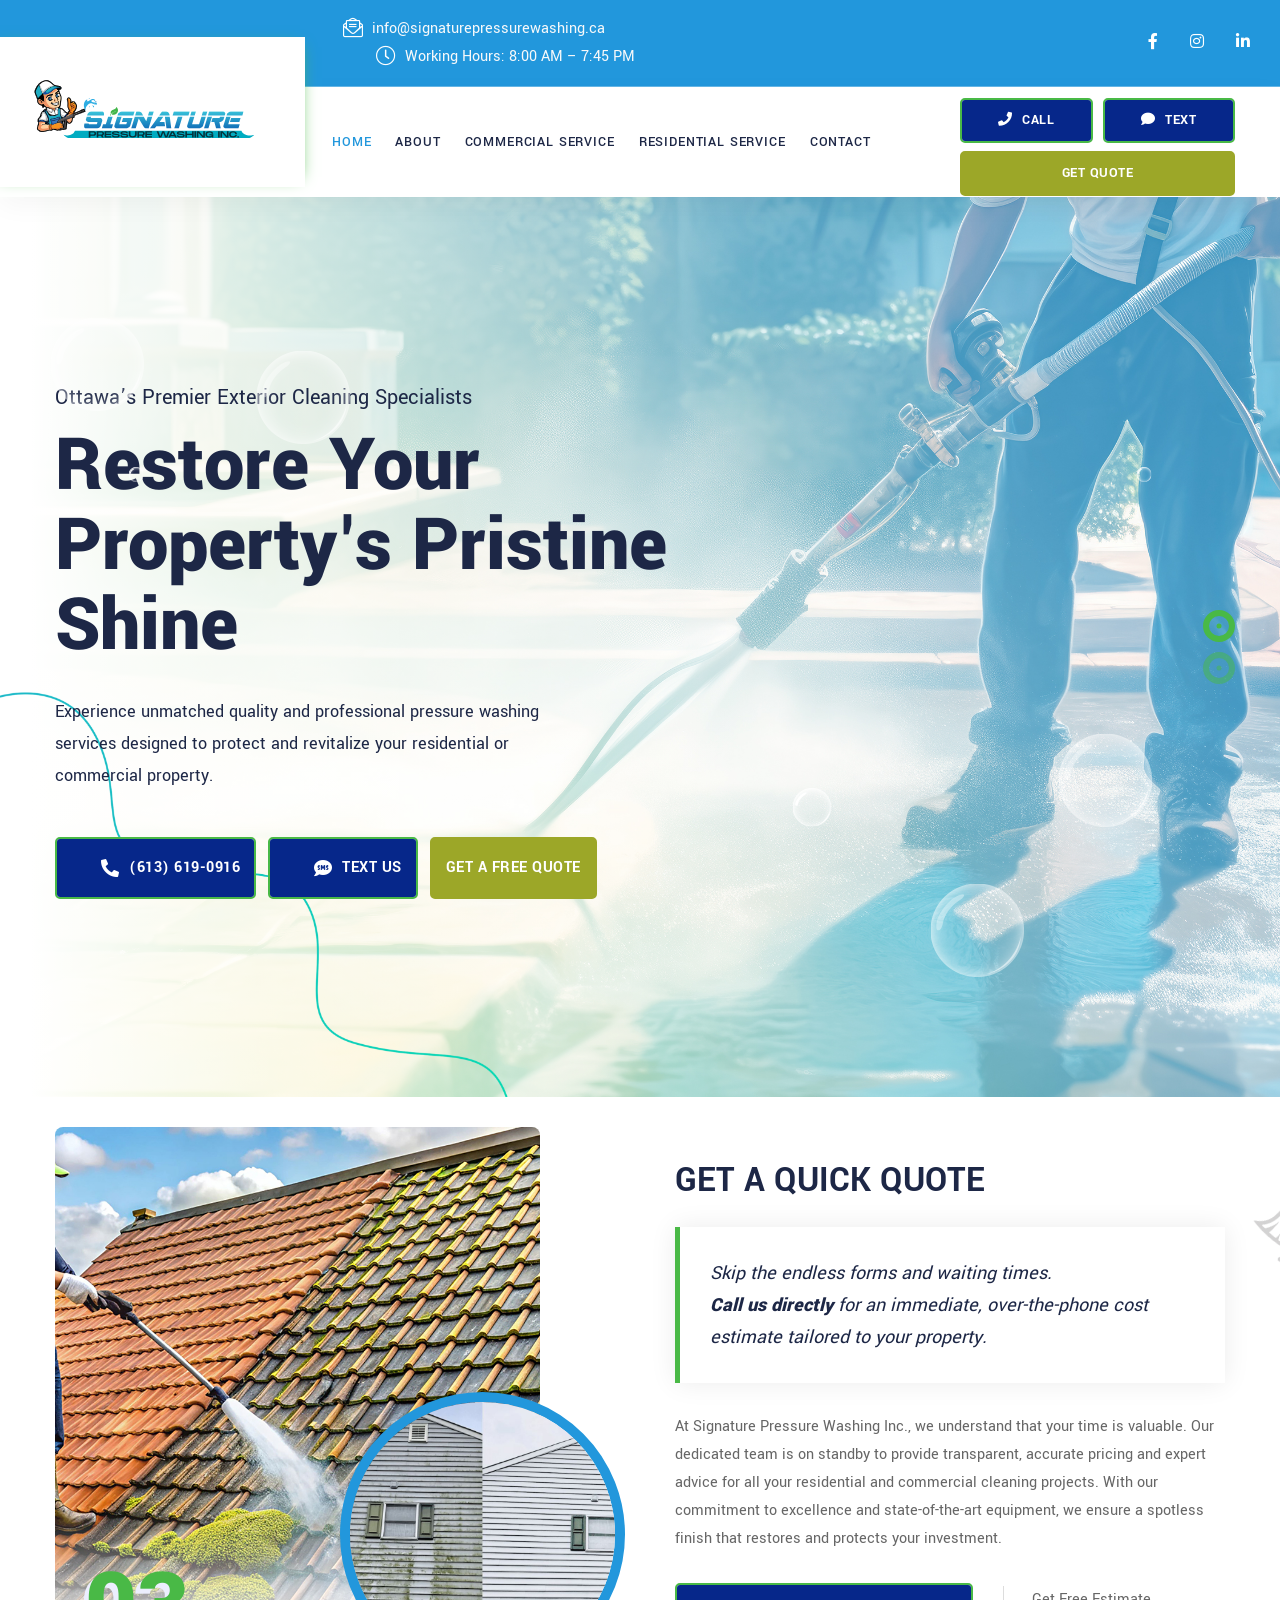
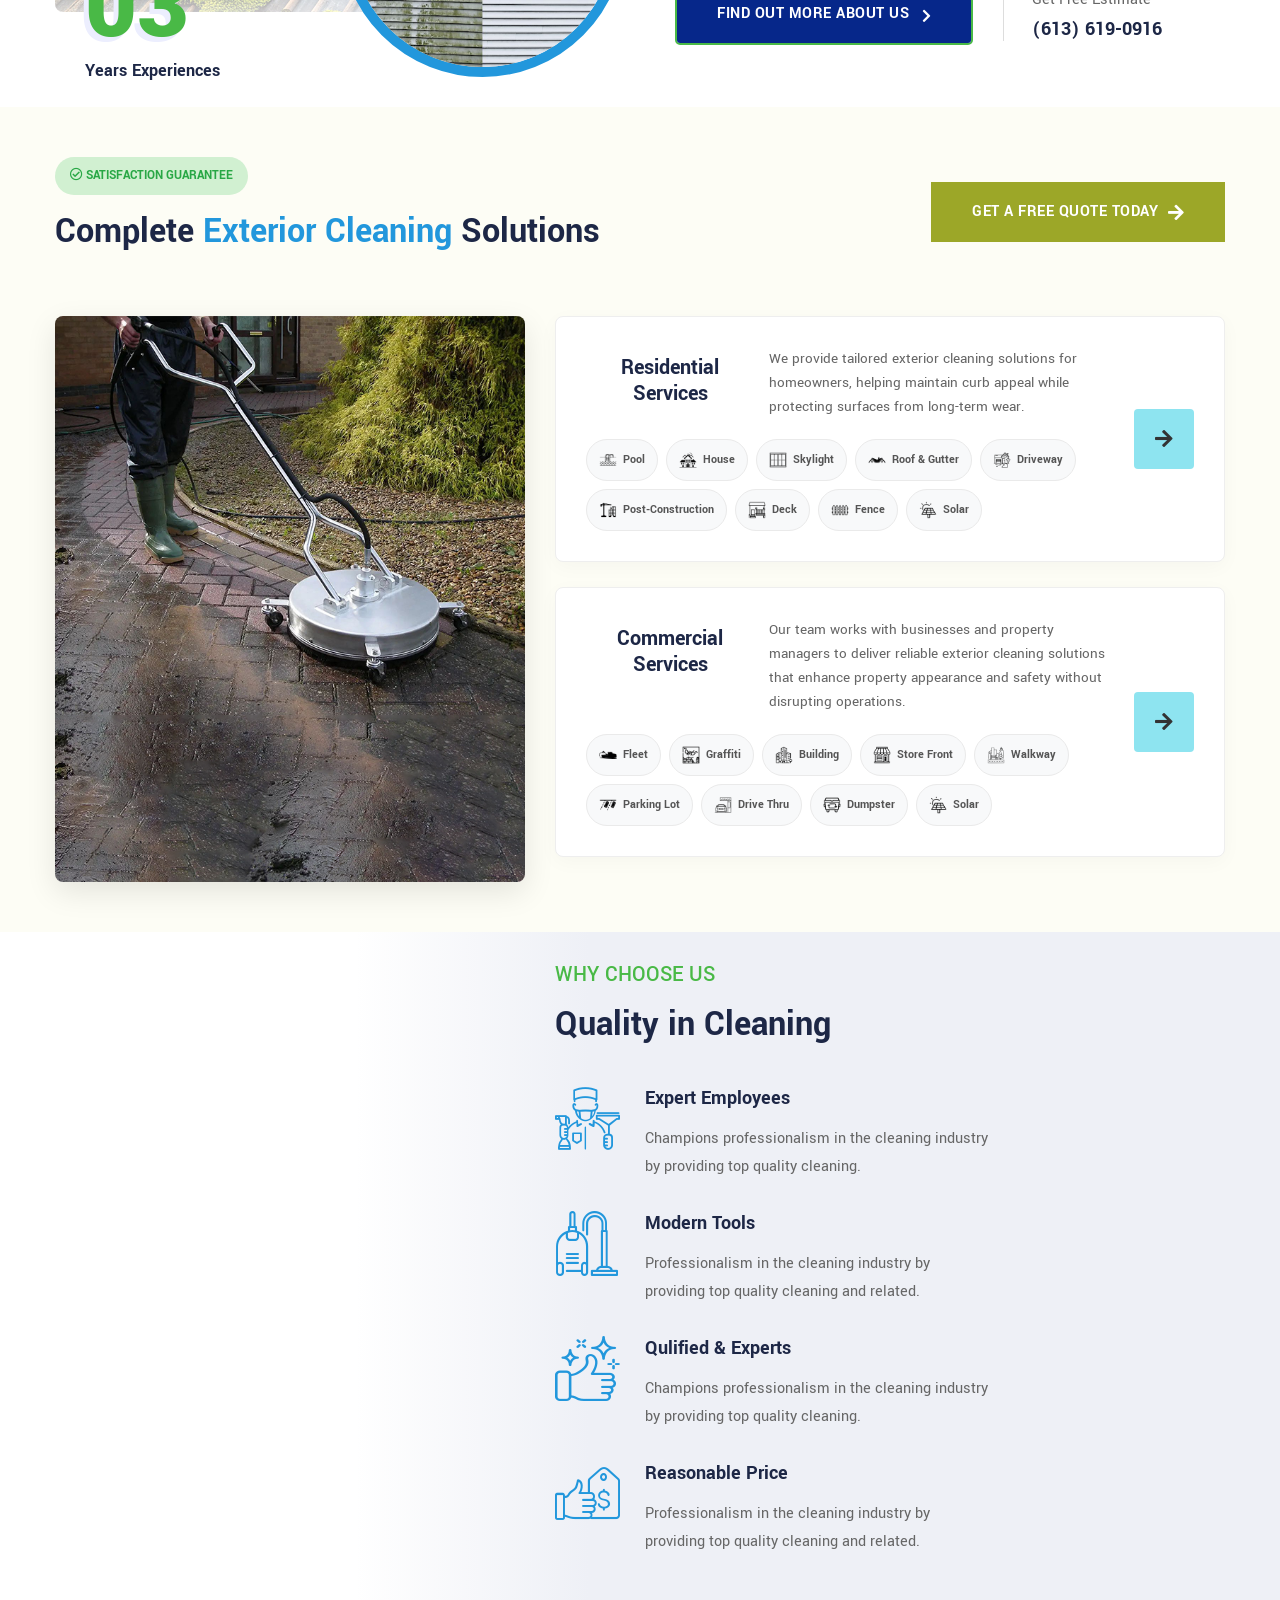
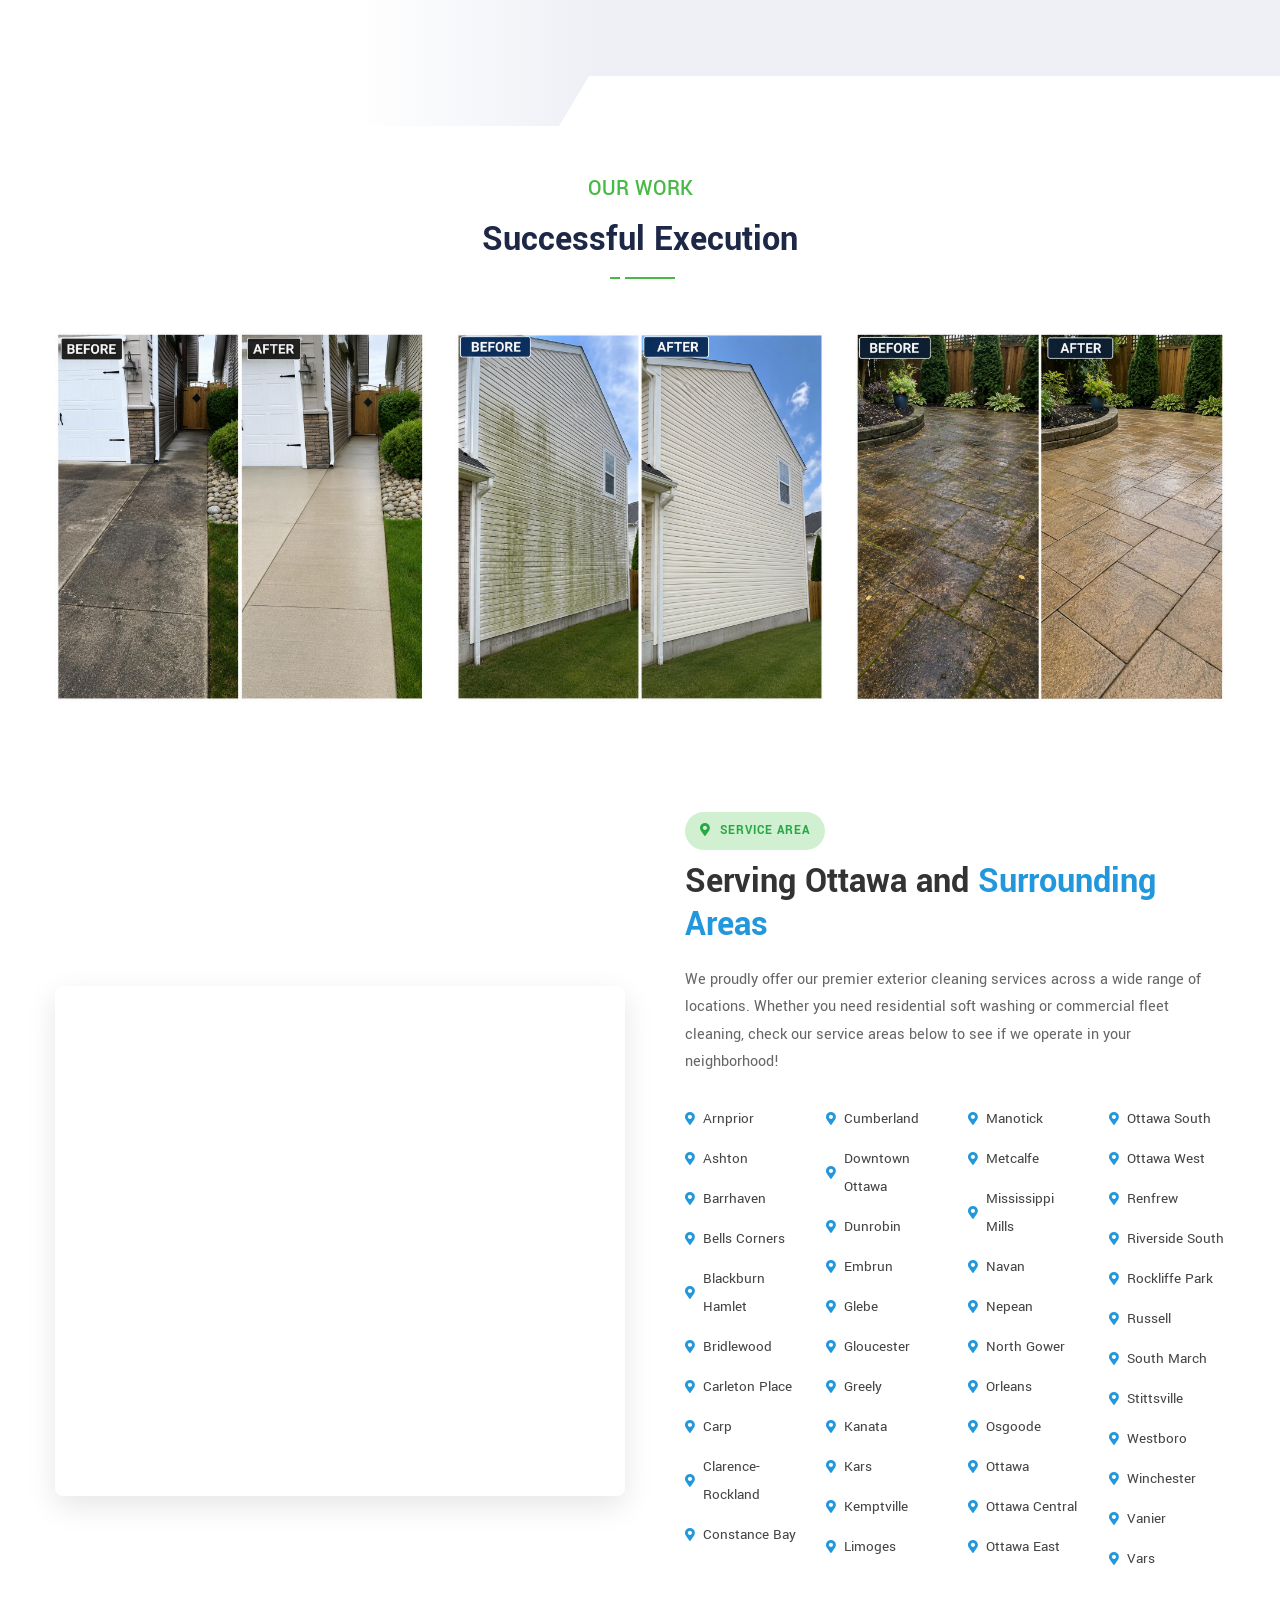
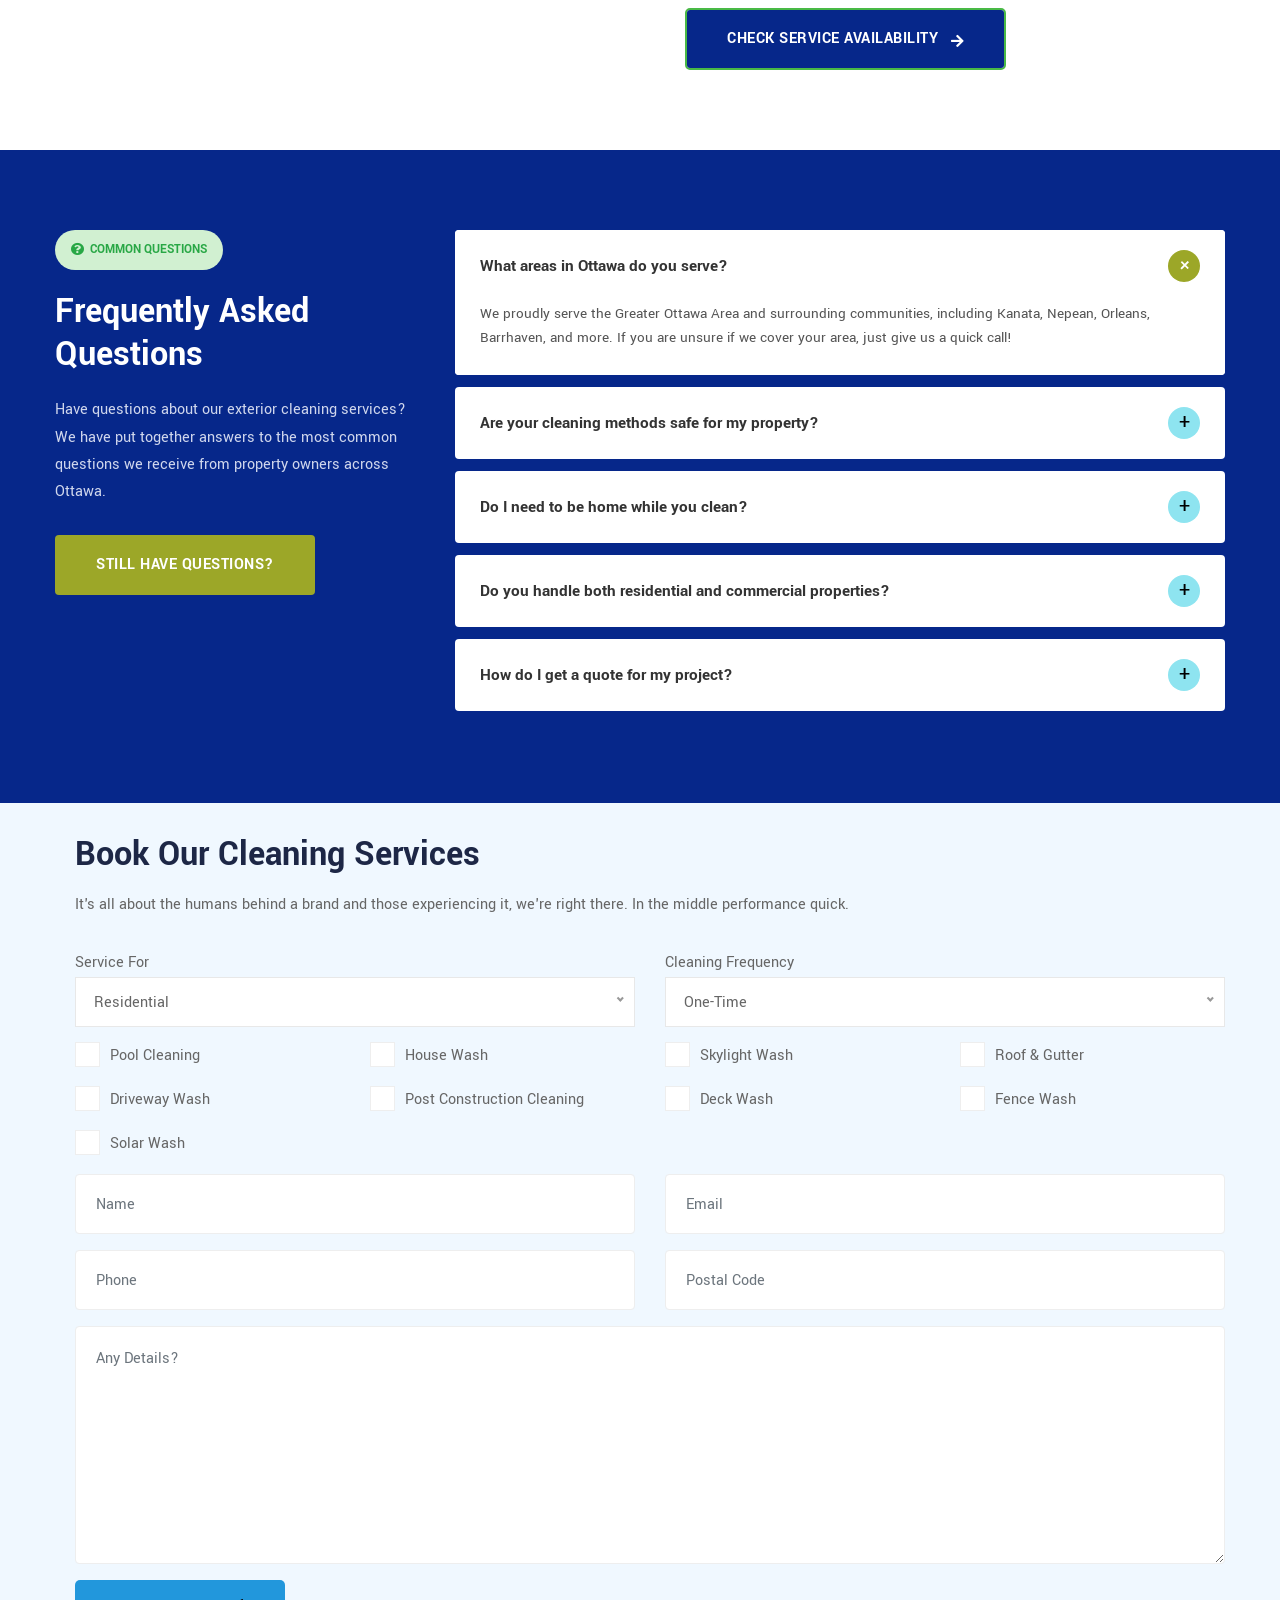
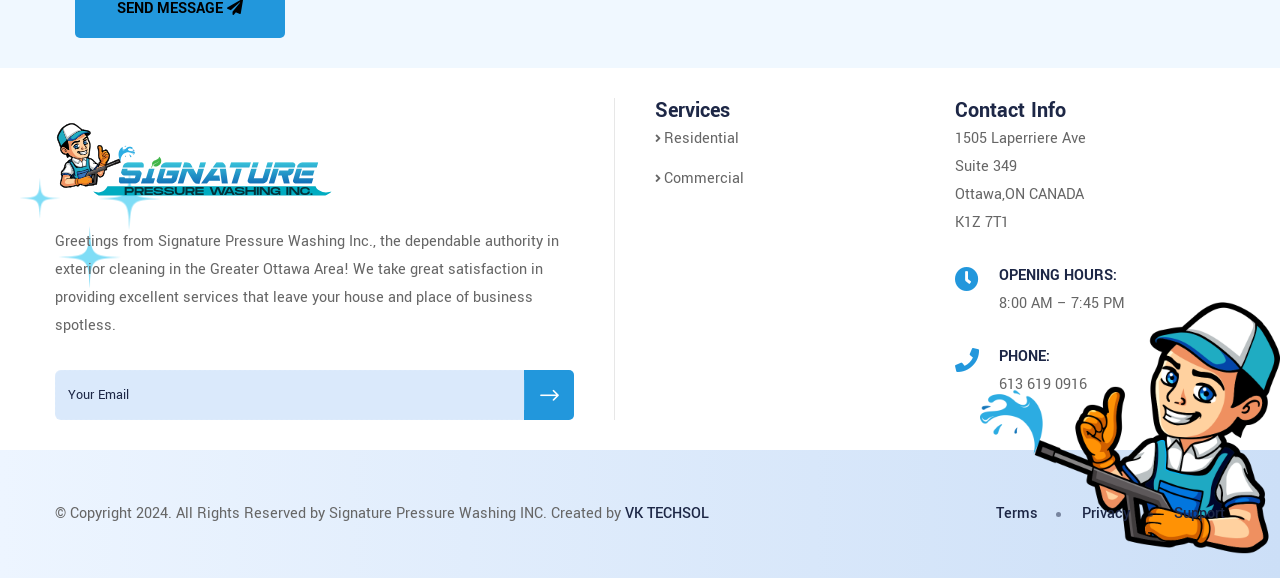
==== commit fbcc6d54: "update-08" ====
--- a/index.html
+++ b/index.html
@@ -1226,7 +1226,9 @@
     </div>
     <!-- End Why Choose Us -->
 
-    <div class="work-process-area text-center default-padding-bottom">
+    <!-- Before & After Slider Image 
+         ============================================= -->
+    <!-- <div class="work-process-area text-center default-padding-bottom">
         <div class="container">
             <div class="row">
                 <div class="col-lg-8 offset-lg-2">
@@ -1241,7 +1243,6 @@
         <div class="container">
             <div class="process-items style-two">
                 <div class="row">
-                    <!-- Single Item -->
                     <div class="single-item col-lg-4 col-md-6">
                         <div class="thumb">
                             <div class="twentytwenty-wrapper">
@@ -1261,8 +1262,6 @@
                             </div>
                         </div>
                     </div>
-                    <!-- End Single Item -->
-                    <!-- Single Item -->
                     <div class="single-item col-lg-4 col-md-6">
                         <div class="thumb">
                             <div class="twentytwenty-wrapper">
@@ -1282,8 +1281,6 @@
                             </div>
                         </div>
                     </div>
-                    <!-- End Single Item -->
-                    <!-- Single Item -->
                     <div class="single-item col-lg-4 col-md-6">
                         <div class="thumb">
                             <div class="twentytwenty-wrapper">
@@ -1303,11 +1300,64 @@
                             </div>
                         </div>
                     </div>
-                    <!-- End Single Item -->
                 </div>
             </div>
         </div>
+    </div> -->
+
+    <div class="work-process-area text-center default-padding-bottom">
+
+        <!-- Section Heading -->
+        <div class="container">
+            <div class="row">
+                <div class="col-lg-8 offset-lg-2">
+                    <div class="site-heading text-center" style="margin-top: 50px;">
+                        <h4>Our Work</h4>
+                        <h2>Successful Execution</h2>
+                        <div class="devider"></div>
+                    </div>
+                </div>
+            </div>
+        </div>
+
+        <!-- Work Images -->
+        <div class="container">
+            <div class="process-items style-two">
+                <div class="row">
+
+                    <!-- Fence -->
+                    <div class="single-item col-lg-4 col-md-6">
+                        <div class="thumb">
+                            <img src="assets/img/myimg/afterbefore/BefAft01.jpg" alt="Fence Cleaning"
+                                style="width: 100%; aspect-ratio: 1 / 1; object-fit: cover; display: block;">
+                        </div>
+                    </div>
+                    <!-- End Fence -->
+
+                    <!-- Graffiti -->
+                    <div class="single-item col-lg-4 col-md-6">
+                        <div class="thumb">
+                            <img src="assets/img/myimg/afterbefore/BefAft02.jpg" alt="Graffiti Removal"
+                                style="width: 100%; aspect-ratio: 1 / 1; object-fit: cover; display: block;">
+                        </div>
+                    </div>
+                    <!-- End Graffiti -->
+
+                    <!-- Gutter -->
+                    <div class="single-item col-lg-4 col-md-6">
+                        <div class="thumb">
+                            <img src="assets/img/myimg/afterbefore/BefAft03.jpg" alt="Gutter Cleaning"
+                                style="width: 100%; aspect-ratio: 1 / 1; object-fit: cover; display: block;">
+                        </div>
+                    </div>
+                    <!-- End Gutter -->
+
+                </div>
+            </div>
+        </div>
+
     </div>
+
     <!-- Start Modern Service Area & Map
     ============================================= -->
     <div class="modern-service-area">
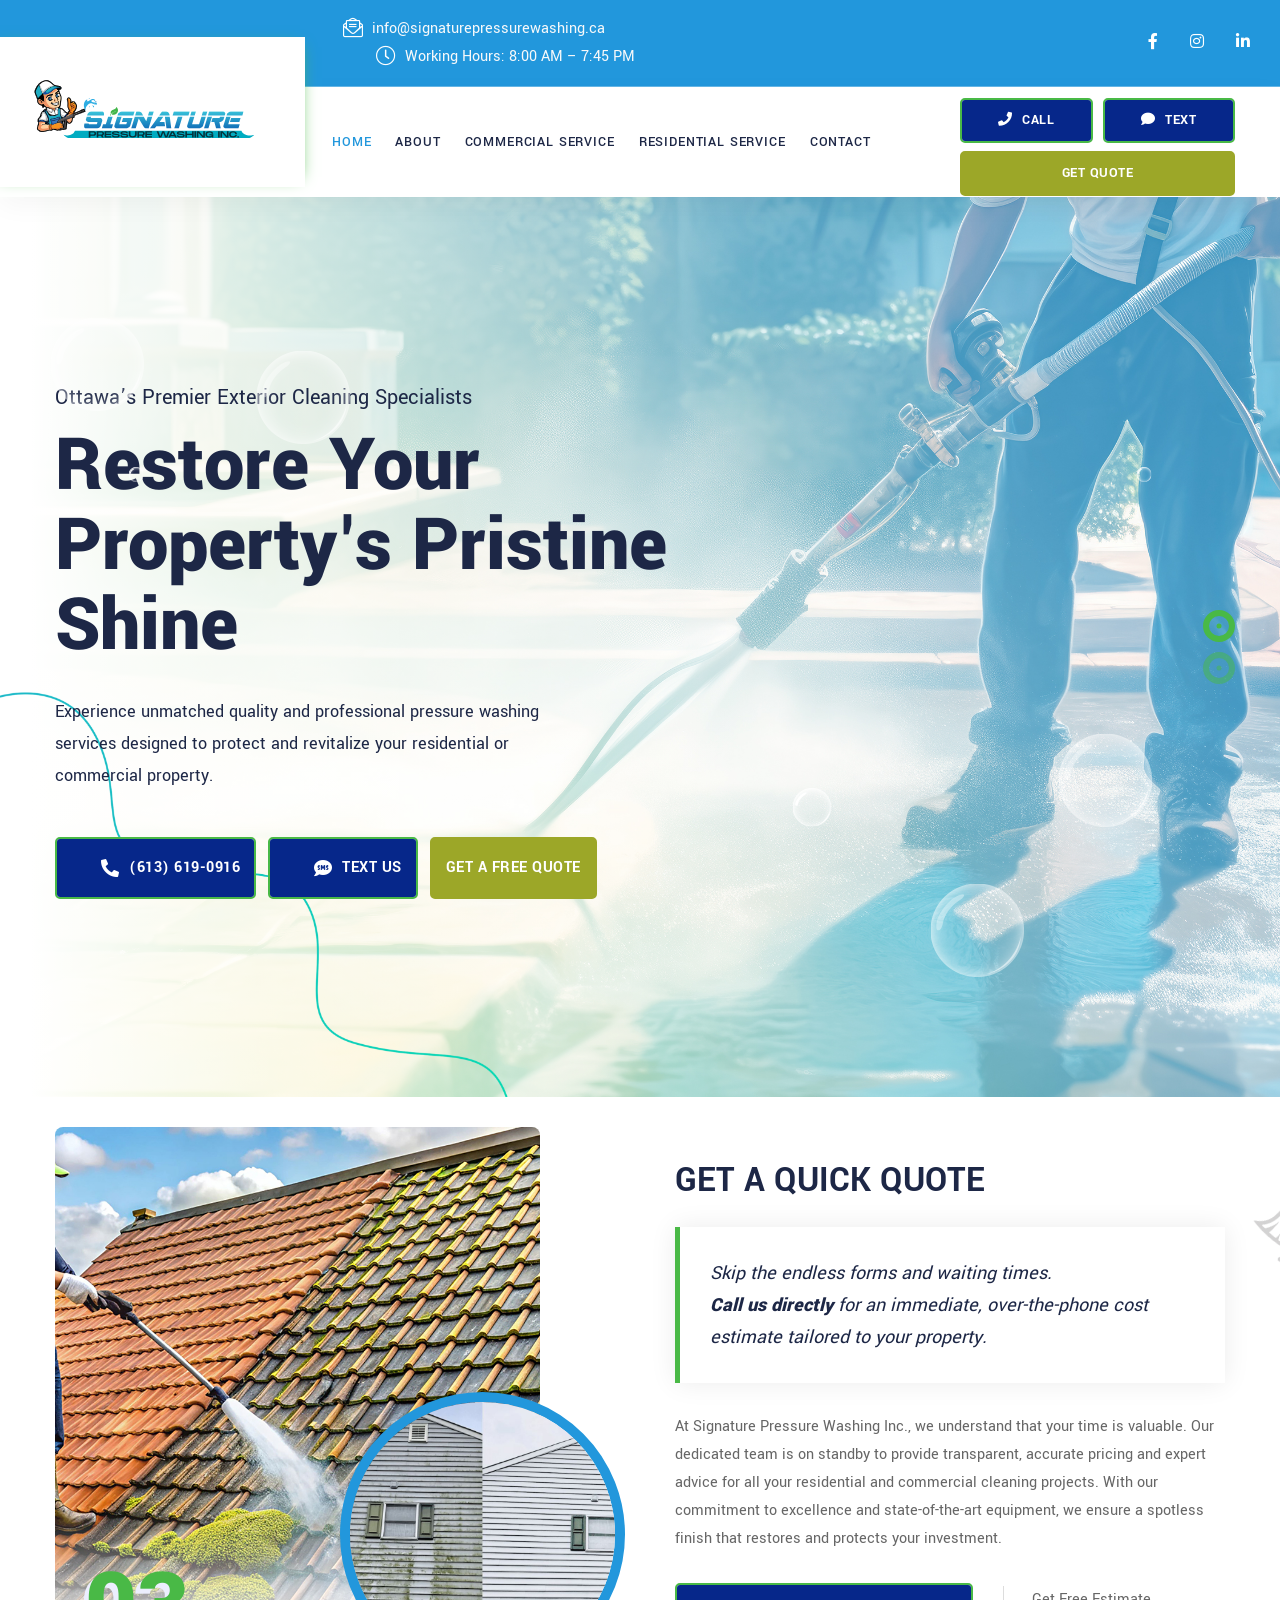
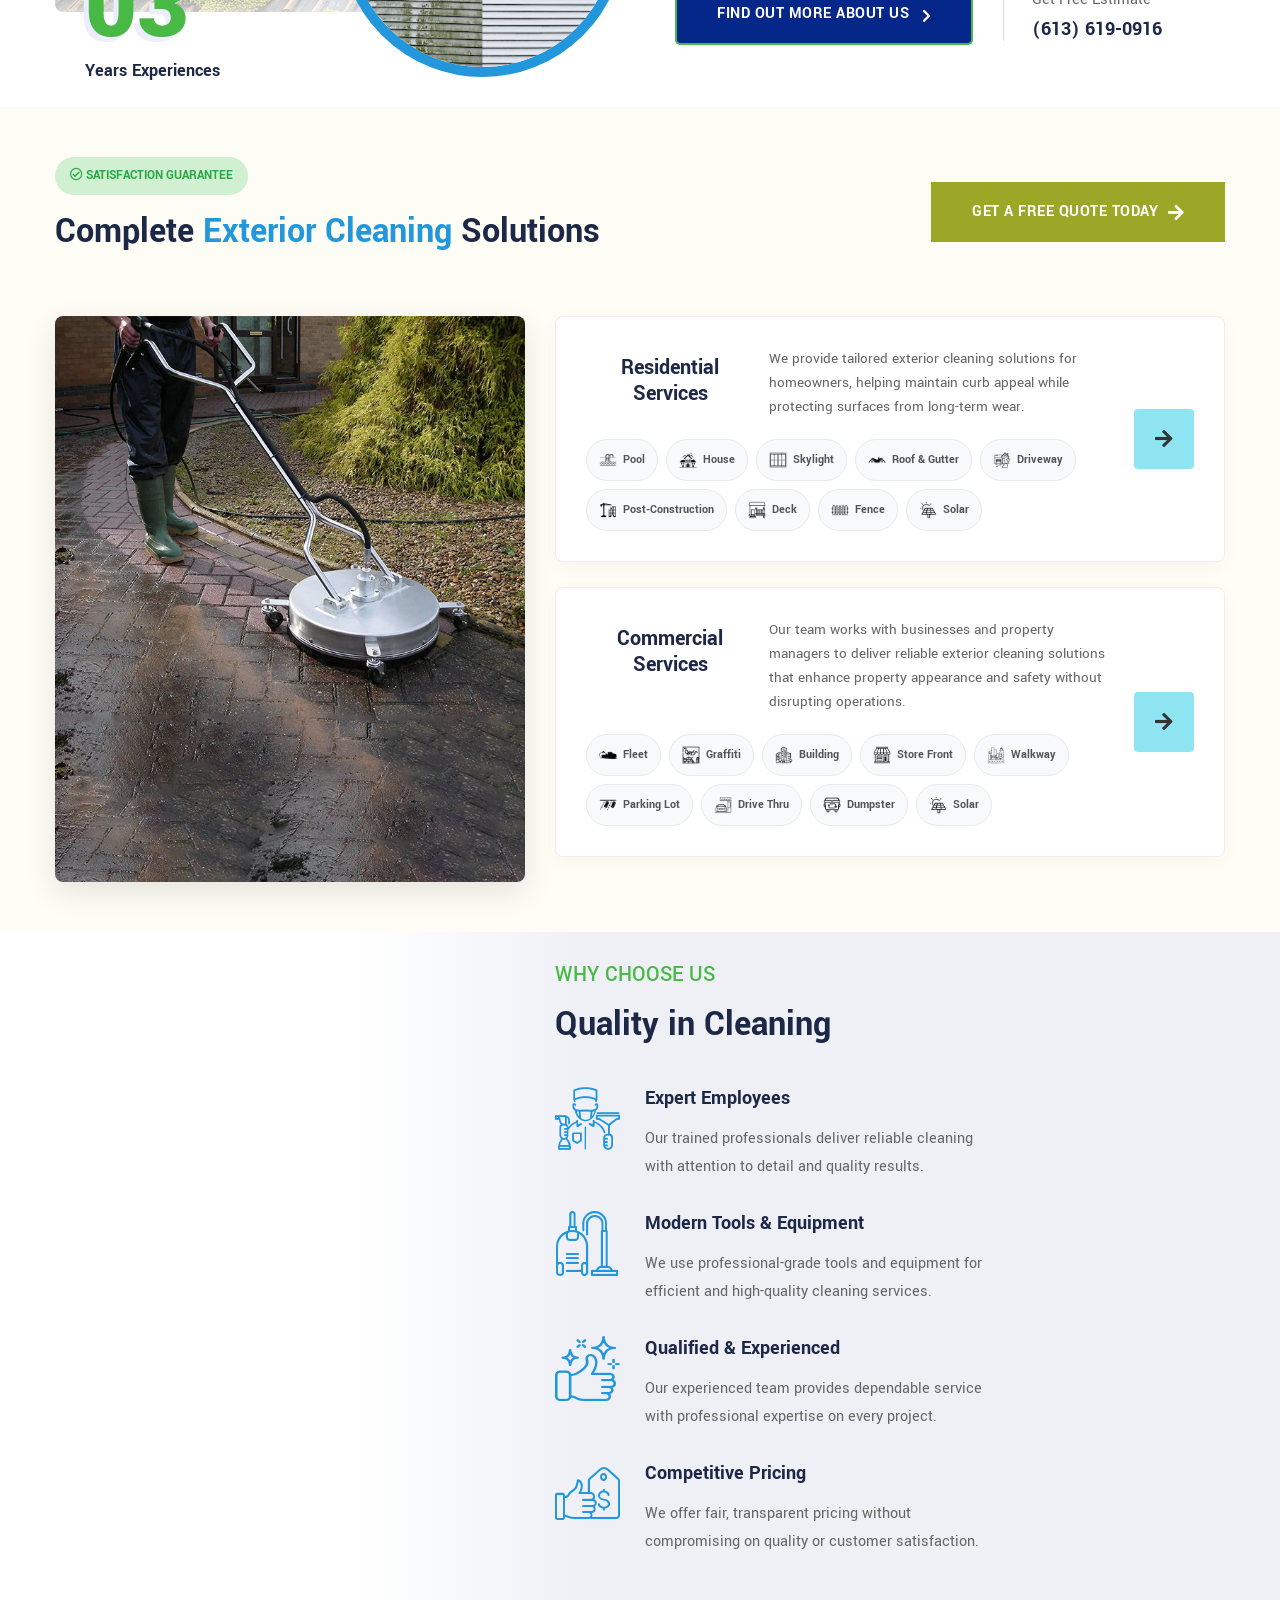
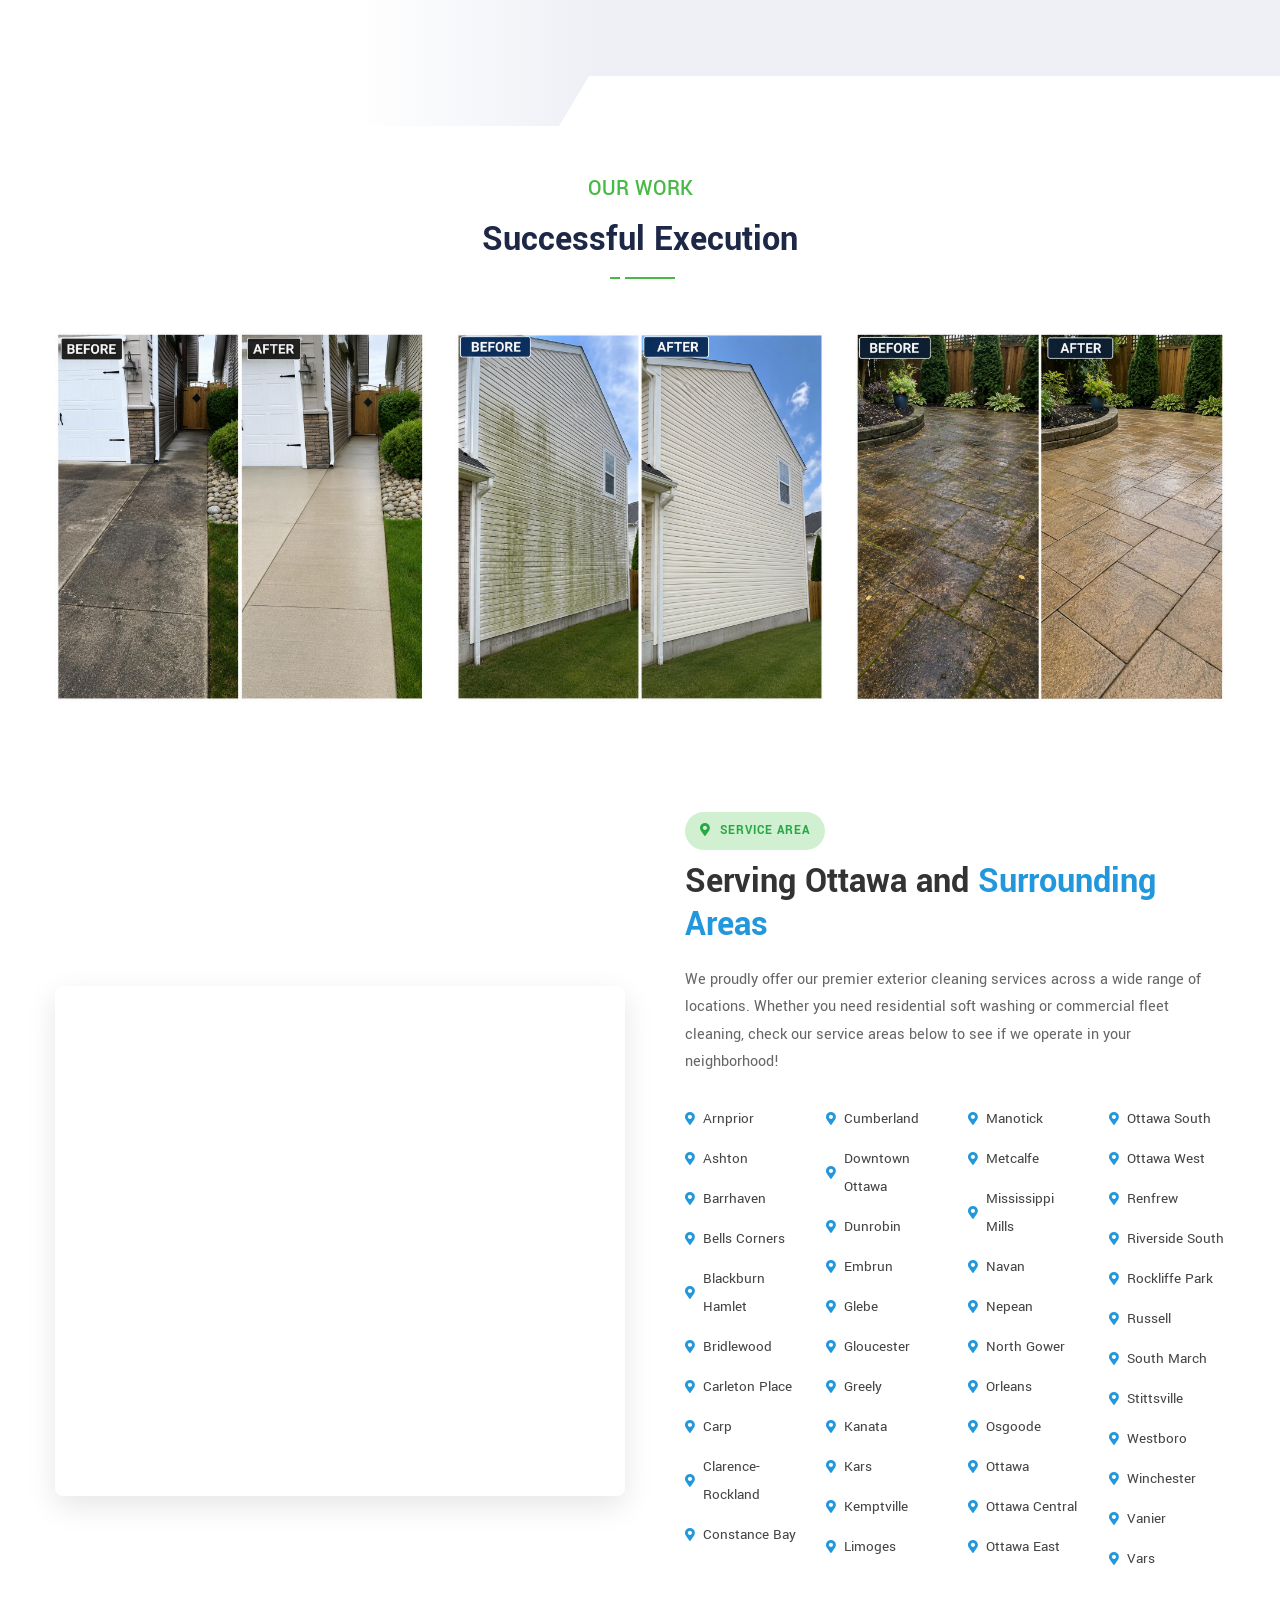
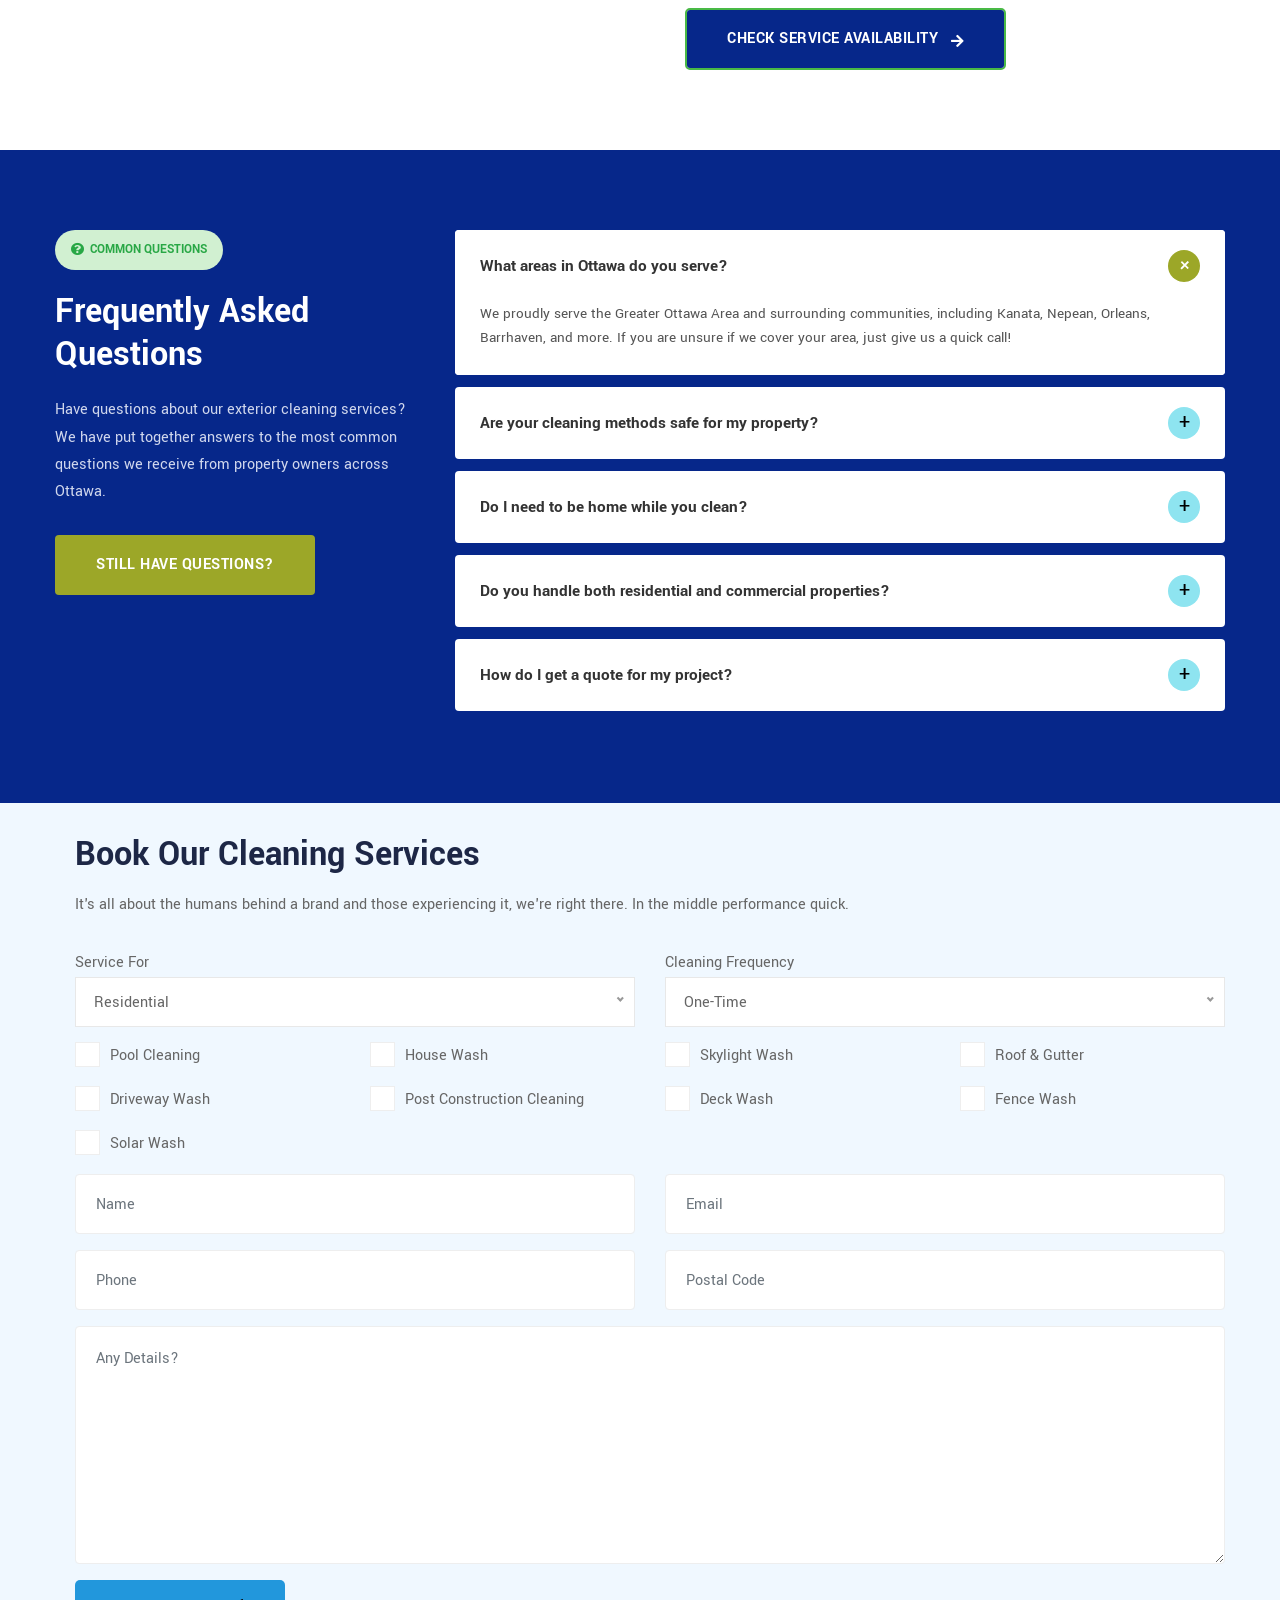
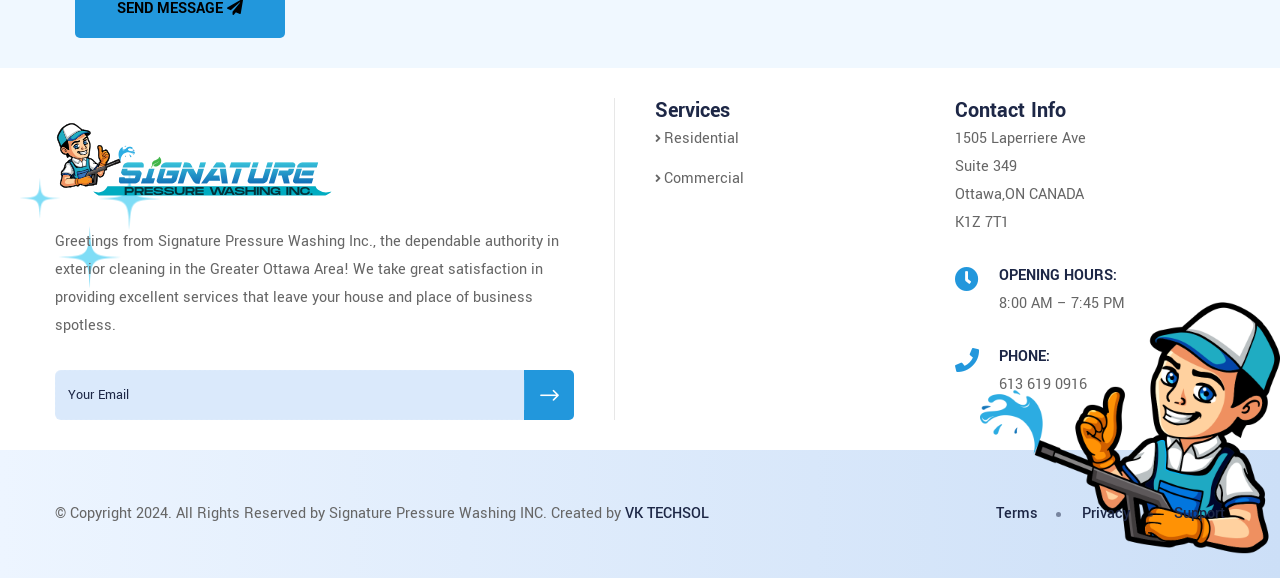
==== commit 139435ed: "update-09" ====
--- a/index.html
+++ b/index.html
@@ -985,10 +985,11 @@
     </div>
     <!-- End About Area -->
 
-    <!-- Start Unified Services Area 
-    ============================================= -->
+    <!-- Start Unified Services Area
+============================================= -->
     <div class="modern-services-area">
         <div class="container">
+
             <!-- Header Row -->
             <div class="row align-items-center mb-5" style="margin-bottom: 40px;">
                 <div class="col-lg-8">
@@ -996,9 +997,12 @@
                         style="background-color: #d1f0d1; color: #28a745; padding: 5px 15px; border-radius: 20px; font-weight: 600; font-size: 13px; display: inline-block; margin-bottom: 15px;">
                         <i class="far fa-check-circle"></i> SATISFACTION GUARANTEE
                     </span>
-                    <h2 style="font-weight: 700; font-size: 36px;">Complete <span style="color: #2297DC;">Exterior
-                            Cleaning</span> Solutions</h2>
-                </div>
+
+                    <h2 style="font-weight: 700; font-size: 36px;">
+                        Complete <span style="color: #2297DC;">Exterior Cleaning</span> Solutions
+                    </h2>
+                </div>
+
                 <div class="col-lg-4 text-right" style="text-align: right;">
                     <a href="contact.html" class="btn btn-md quote-today-btn">
                         Get a Free Quote Today
@@ -1007,83 +1011,177 @@
                 </div>
             </div>
 
+
             <!-- Content Row -->
             <div class="row">
-                <!-- Left Side: Large Feature Image -->
+
+                <!-- Left Side: Image -->
                 <div class="col-lg-5">
-                    <div
-                        style="height: 100%; min-height: 500px; background-image: url('assets/img/3.jpg'); background-size: cover; background-position: center; box-shadow: 0 10px 30px rgba(0,0,0,0.1); border-radius: 8px;">
-                    </div>
-                </div>
+                    <div id="service-hover-image" style="
+                        width: 100%;
+                        height: 100%;
+                        min-height: 500px;
+                        background-image: url('./assets/img/3.jpg');
+                        background-size: cover;
+                        background-position: center;
+                        background-repeat: no-repeat;
+                        box-shadow: 0 10px 30px rgba(0,0,0,0.1);
+                        border-radius: 8px;
+                    ">
+                    </div>
+                </div>
+
 
                 <!-- Right Side: Service Stack -->
                 <div class="col-lg-7">
 
                     <!-- Residential Block -->
-                    <a href="residential.html" class="modern-service-item">
+                    <a href="residential.html" class="modern-service-item residential-service">
+
                         <div class="ms-content-wrapper">
+
                             <div class="ms-top-row">
-                                <h4 class="ms-title text-center mt-2">Residential Services</h4>
-                                <p class="ms-desc">We provide tailored exterior cleaning solutions for homeowners,
-                                    helping maintain curb appeal while protecting surfaces from long-term wear.</p>
-                            </div>
+                                <h4 class="ms-title text-center mt-2">
+                                    Residential Services
+                                </h4>
+
+                                <p class="ms-desc">
+                                    We provide tailored exterior cleaning solutions for homeowners,
+                                    helping maintain curb appeal while protecting surfaces from
+                                    long-term wear.
+                                </p>
+                            </div>
+
                             <!-- Residential Icon Badges -->
                             <div class="ms-icons-grid">
-                                <span class="ms-icon-badge"><img src="assets/img/serviceicon/pool.png" alt="Pool Wash">
-                                    Pool</span>
-                                <span class="ms-icon-badge"><img src="assets/img/serviceicon/house.png"
-                                        alt="House Wash"> House</span>
-                                <span class="ms-icon-badge"><img src="assets/img/serviceicon/window.png"
-                                        alt="Skylight Wash"> Skylight</span>
-                                <span class="ms-icon-badge"><img src="assets/img/serviceicon/roof.png"
-                                        alt="Roof & Gutter"> Roof & Gutter</span>
-                                <span class="ms-icon-badge"><img src="assets/img/serviceicon/driveway.png"
-                                        alt="Driveway Wash"> Driveway</span>
-                                <span class="ms-icon-badge"><img src="assets/img/serviceicon/post.png"
-                                        alt="Post Construction"> Post-Construction</span>
-                                <span class="ms-icon-badge"><img src="assets/img/serviceicon/deck.png" alt="Deck Wash">
-                                    Deck</span>
-                                <span class="ms-icon-badge"><img src="assets/img/serviceicon/fence.png"
-                                        alt="Fence Wash"> Fence</span>
-                                <span class="ms-icon-badge"><img src="assets/img/serviceicon/Solarw.png"
-                                        alt="Solar Wash"> Solar</span>
-                            </div>
-                        </div>
-                        <div class="ms-arrow"><i class="fas fa-arrow-right"></i></div>
+
+                                <span class="ms-icon-badge">
+                                    <img src="assets/img/serviceicon/pool.png" alt="Pool Wash">
+                                    Pool
+                                </span>
+
+                                <span class="ms-icon-badge">
+                                    <img src="assets/img/serviceicon/house.png" alt="House Wash">
+                                    House
+                                </span>
+
+                                <span class="ms-icon-badge">
+                                    <img src="assets/img/serviceicon/window.png" alt="Skylight Wash">
+                                    Skylight
+                                </span>
+
+                                <span class="ms-icon-badge">
+                                    <img src="assets/img/serviceicon/roof.png" alt="Roof & Gutter">
+                                    Roof & Gutter
+                                </span>
+
+                                <span class="ms-icon-badge">
+                                    <img src="assets/img/serviceicon/driveway.png" alt="Driveway Wash">
+                                    Driveway
+                                </span>
+
+                                <span class="ms-icon-badge">
+                                    <img src="assets/img/serviceicon/post.png" alt="Post Construction">
+                                    Post-Construction
+                                </span>
+
+                                <span class="ms-icon-badge">
+                                    <img src="assets/img/serviceicon/deck.png" alt="Deck Wash">
+                                    Deck
+                                </span>
+
+                                <span class="ms-icon-badge">
+                                    <img src="assets/img/serviceicon/fence.png" alt="Fence Wash">
+                                    Fence
+                                </span>
+
+                                <span class="ms-icon-badge">
+                                    <img src="assets/img/serviceicon/Solarw.png" alt="Solar Wash">
+                                    Solar
+                                </span>
+
+                            </div>
+                        </div>
+
+                        <div class="ms-arrow">
+                            <i class="fas fa-arrow-right"></i>
+                        </div>
+
                     </a>
 
+
                     <!-- Commercial Block -->
-                    <a href="commercial.html" class="modern-service-item">
+                    <a href="commercial.html" class="modern-service-item commercial-service">
+
                         <div class="ms-content-wrapper">
+
                             <div class="ms-top-row">
-                                <h4 class="ms-title text-center mt-2">Commercial Services</h4>
-                                <p class="ms-desc">Our team works with businesses and property managers to deliver
-                                    reliable exterior cleaning solutions that enhance property appearance and safety
-                                    without disrupting operations.</p>
-                            </div>
+                                <h4 class="ms-title text-center mt-2">
+                                    Commercial Services
+                                </h4>
+
+                                <p class="ms-desc">
+                                    Our team works with businesses and property managers to deliver
+                                    reliable exterior cleaning solutions that enhance property
+                                    appearance and safety without disrupting operations.
+                                </p>
+                            </div>
+
                             <!-- Commercial Icon Badges -->
                             <div class="ms-icons-grid">
-                                <span class="ms-icon-badge"><img src="assets/img/serviceicon/heavy.png"
-                                        alt="Fleet Wash"> Fleet</span>
-                                <span class="ms-icon-badge"><img src="assets/img/serviceicon/graffiti.png"
-                                        alt="Graffiti Removal"> Graffiti</span>
-                                <span class="ms-icon-badge"><img src="assets/img/serviceicon/building.png"
-                                        alt="Building Wash"> Building</span>
-                                <span class="ms-icon-badge"><img src="assets/img/serviceicon/store.png"
-                                        alt="Store Front"> Store Front</span>
-                                <span class="ms-icon-badge"><img src="assets/img/serviceicon/walkway.png"
-                                        alt="Walkway Wash"> Walkway</span>
-                                <span class="ms-icon-badge"><img src="assets/img/serviceicon/car.png" alt="Parking Lot">
-                                    Parking Lot</span>
-                                <span class="ms-icon-badge"><img src="assets/img/serviceicon/drive.png"
-                                        alt="Drive Thru"> Drive Thru</span>
-                                <span class="ms-icon-badge"><img src="assets/img/serviceicon/duster.png"
-                                        alt="Dumpster Pad"> Dumpster</span>
-                                <span class="ms-icon-badge"><img src="assets/img/serviceicon/solar.png"
-                                        alt="Solar Wash"> Solar</span>
-                            </div>
-                        </div>
-                        <div class="ms-arrow"><i class="fas fa-arrow-right"></i></div>
+
+                                <span class="ms-icon-badge">
+                                    <img src="assets/img/serviceicon/heavy.png" alt="Fleet Wash">
+                                    Fleet
+                                </span>
+
+                                <span class="ms-icon-badge">
+                                    <img src="assets/img/serviceicon/graffiti.png" alt="Graffiti Removal">
+                                    Graffiti
+                                </span>
+
+                                <span class="ms-icon-badge">
+                                    <img src="assets/img/serviceicon/building.png" alt="Building Wash">
+                                    Building
+                                </span>
+
+                                <span class="ms-icon-badge">
+                                    <img src="assets/img/serviceicon/store.png" alt="Store Front">
+                                    Store Front
+                                </span>
+
+                                <span class="ms-icon-badge">
+                                    <img src="assets/img/serviceicon/walkway.png" alt="Walkway Wash">
+                                    Walkway
+                                </span>
+
+                                <span class="ms-icon-badge">
+                                    <img src="assets/img/serviceicon/car.png" alt="Parking Lot">
+                                    Parking Lot
+                                </span>
+
+                                <span class="ms-icon-badge">
+                                    <img src="assets/img/serviceicon/drive.png" alt="Drive Thru">
+                                    Drive Thru
+                                </span>
+
+                                <span class="ms-icon-badge">
+                                    <img src="assets/img/serviceicon/duster.png" alt="Dumpster Pad">
+                                    Dumpster
+                                </span>
+
+                                <span class="ms-icon-badge">
+                                    <img src="assets/img/serviceicon/solar.png" alt="Solar Wash">
+                                    Solar
+                                </span>
+
+                            </div>
+                        </div>
+
+                        <div class="ms-arrow">
+                            <i class="fas fa-arrow-right"></i>
+                        </div>
+
                     </a>
 
                 </div>
@@ -1091,6 +1189,32 @@
         </div>
     </div>
     <!-- End Unified Services Area -->
+
+    <!-- =========================
+     Image Hover Script
+========================== -->
+    <script>
+        document.addEventListener("DOMContentLoaded", function () {
+
+            const serviceImage = document.getElementById("service-hover-image");
+            const residentialService = document.querySelector(".residential-service");
+            const commercialService = document.querySelector(".commercial-service");
+
+            // Make sure Residential image is displayed by default
+            serviceImage.style.backgroundImage = "url('./assets/img/myimg/service/residential.jpg')";
+
+            // Residential hover
+            residentialService.addEventListener("mouseenter", function () {
+                serviceImage.style.backgroundImage = "url('./assets/img/myimg/service/residential.jpg')";
+            });
+
+            // Commercial hover
+            commercialService.addEventListener("mouseenter", function () {
+                serviceImage.style.backgroundImage = "url('./assets/img/myimg/service/commercial.jpg')";
+            });
+
+        });
+    </script>
 
     <!-- Star Get Esimate
     ============================================= -->
@@ -1148,9 +1272,8 @@
     </div>-->
     <!-- End Features -->
 
-
     <!-- Start Why Choose Us
-    ============================================= -->
+============================================= -->
     <div class="choseus-style-one-area bg-fixed default-padding"
         style="background-image: url(assets/img/myimg/home/par1.jpg);">
         <div class="angle-shape"></div>
@@ -1162,6 +1285,7 @@
                             <h5 class="sub-heading">Why Choose Us</h5>
                             <h2 class="heading">Quality in Cleaning</h2>
                             <ul>
+
                                 <li>
                                     <div class="icon">
                                         <i class="flaticon-cleaning-service"></i>
@@ -1169,56 +1293,62 @@
                                     <div class="info">
                                         <h4>Expert Employees</h4>
                                         <p>
-                                            Champions professionalism in the cleaning industry by providing top quality
-                                            cleaning.
+                                            Our trained professionals deliver reliable cleaning with
+                                            attention to detail and quality results.
                                         </p>
                                     </div>
                                 </li>
+
                                 <li>
                                     <div class="icon">
                                         <i class="flaticon-carpet-2"></i>
                                     </div>
                                     <div class="info">
-                                        <h4>Modern Tools</h4>
+                                        <h4>Modern Tools & Equipment</h4>
                                         <p>
-                                            Professionalism in the cleaning industry by providing top quality cleaning
-                                            and related.
+                                            We use professional-grade tools and equipment for
+                                            efficient and high-quality cleaning services.
                                         </p>
                                     </div>
                                 </li>
+
                                 <li>
                                     <div class="icon">
                                         <i class="flaticon-thumbs-up"></i>
                                     </div>
                                     <div class="info">
-                                        <h4>Qulified & Experts</h4>
+                                        <h4>Qualified & Experienced</h4>
                                         <p>
-                                            Champions professionalism in the cleaning industry by providing top quality
-                                            cleaning.
+                                            Our experienced team provides dependable service with
+                                            professional expertise on every project.
                                         </p>
                                     </div>
                                 </li>
+
                                 <li>
                                     <div class="icon">
                                         <i class="flaticon-best-price-2"></i>
                                     </div>
                                     <div class="info">
-                                        <h4>Reasonable Price</h4>
+                                        <h4>Competitive Pricing</h4>
                                         <p>
-                                            Professionalism in the cleaning industry by providing top quality cleaning
-                                            and related.
+                                            We offer fair, transparent pricing without compromising
+                                            on quality or customer satisfaction.
                                         </p>
                                     </div>
                                 </li>
+
                             </ul>
                         </div>
+
                         <!--<div class="col-lg-4 choose-style-one">
-                            <div class="video">
-                                <a href="#" class="popup-youtube theme video-play-button item-center">
-                                    <i class="fa fa-play"></i>
-                                </a>
-                            </div>
-                        </div>-->
+                        <div class="video">
+                            <a href="#" class="popup-youtube theme video-play-button item-center">
+                                <i class="fa fa-play"></i>
+                            </a>
+                        </div>
+                    </div>-->
+
                     </div>
                 </div>
             </div>
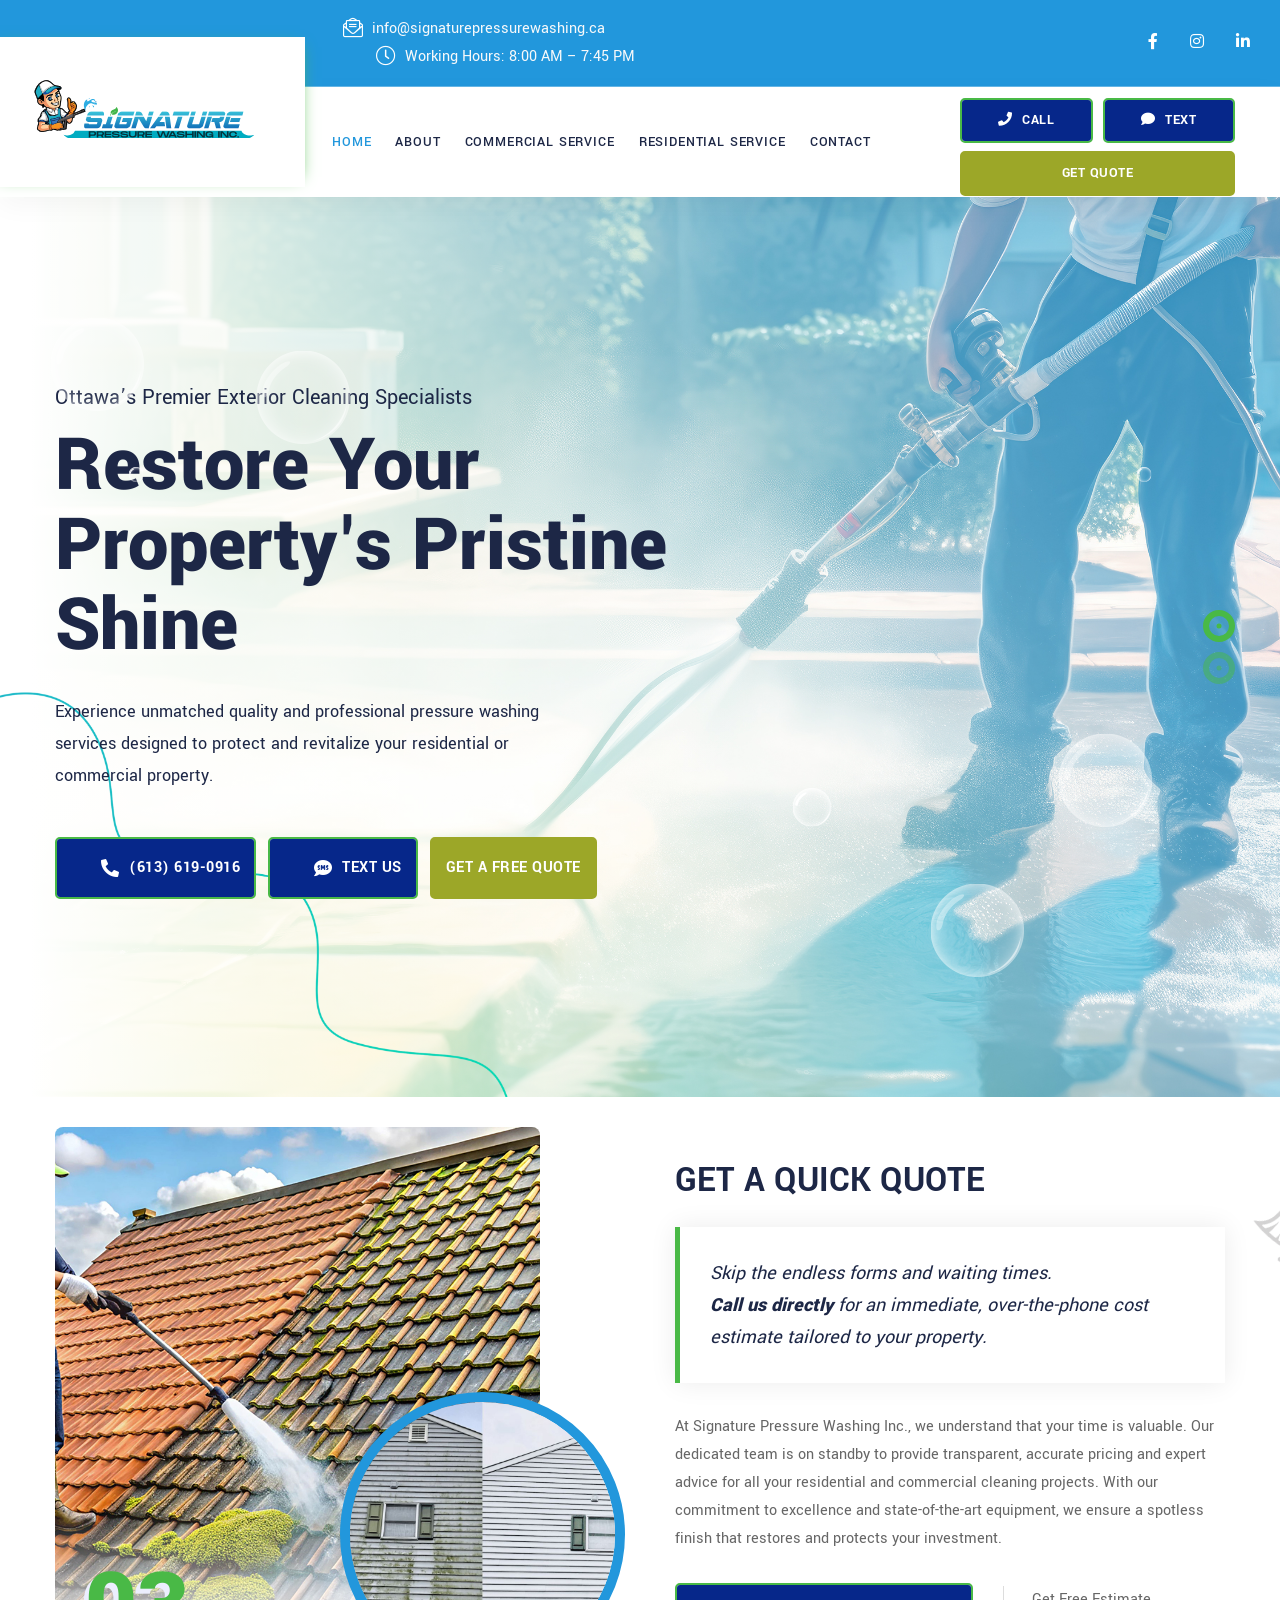
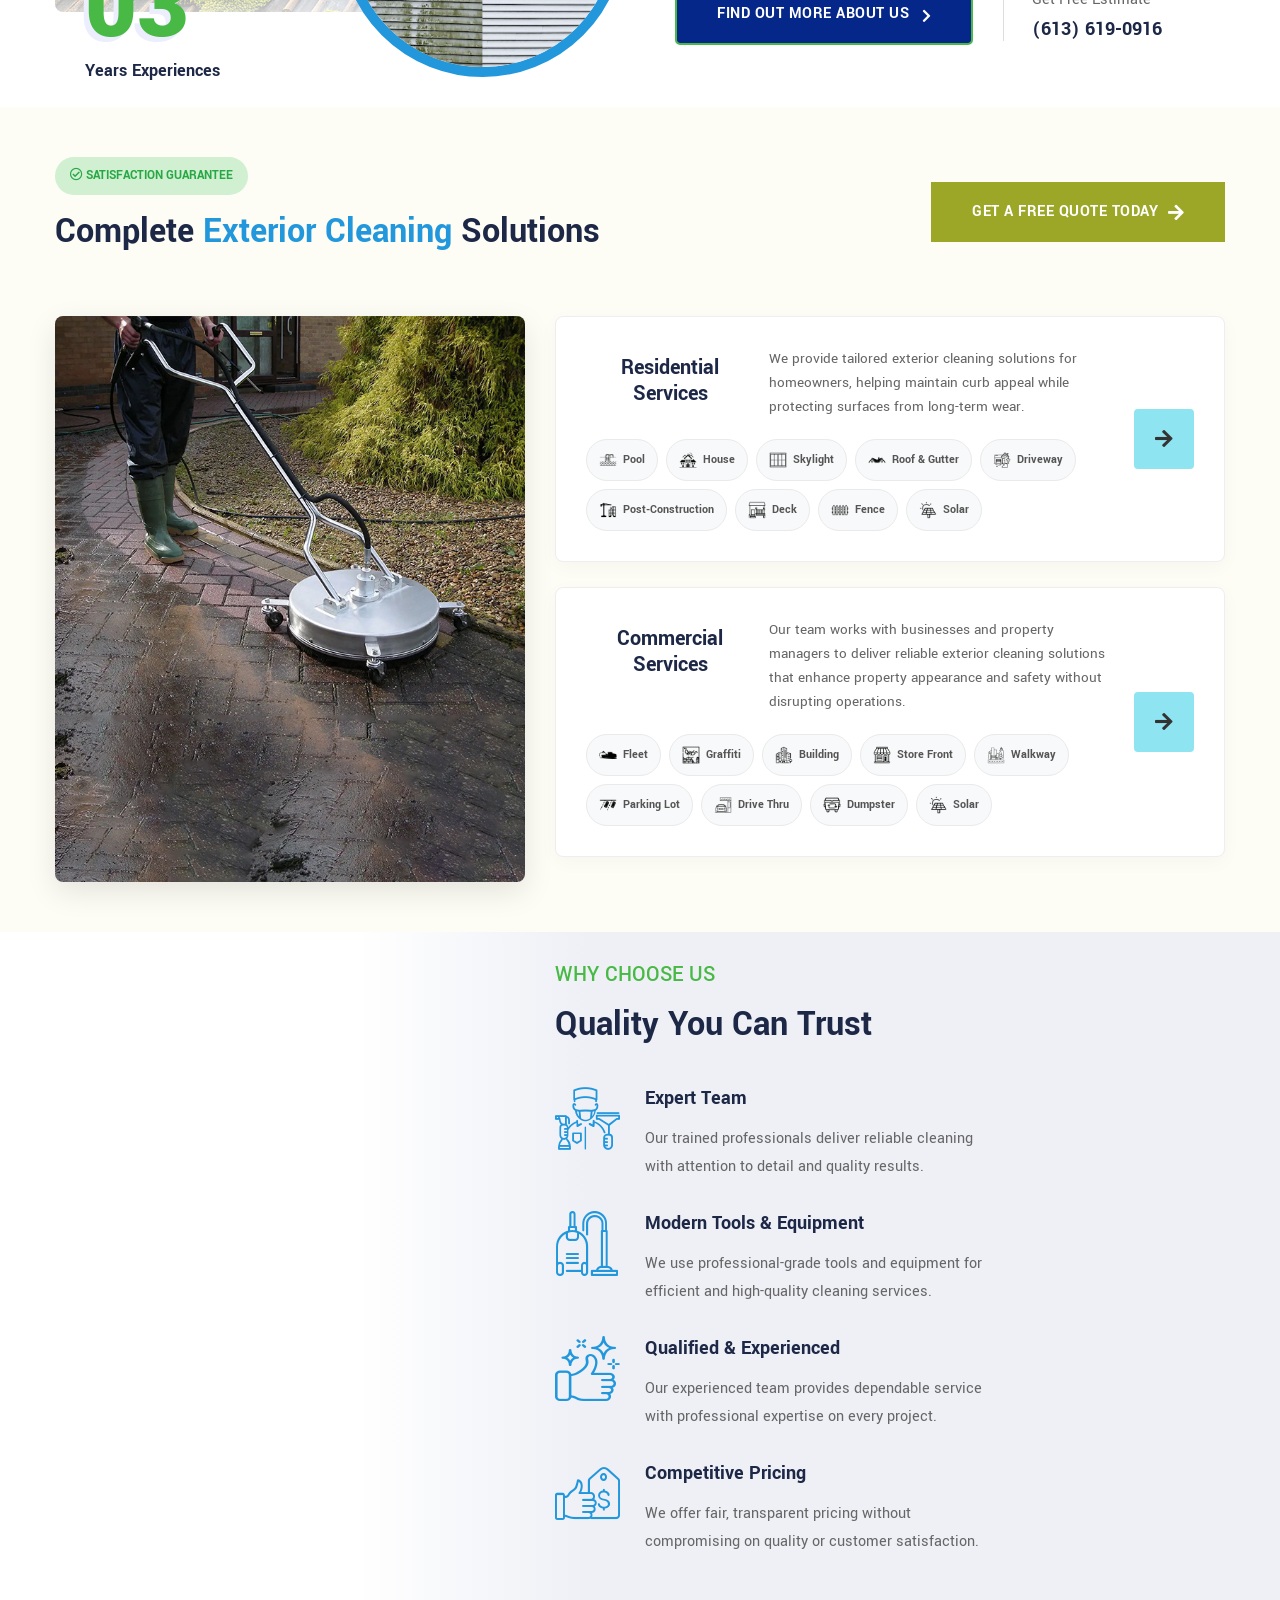
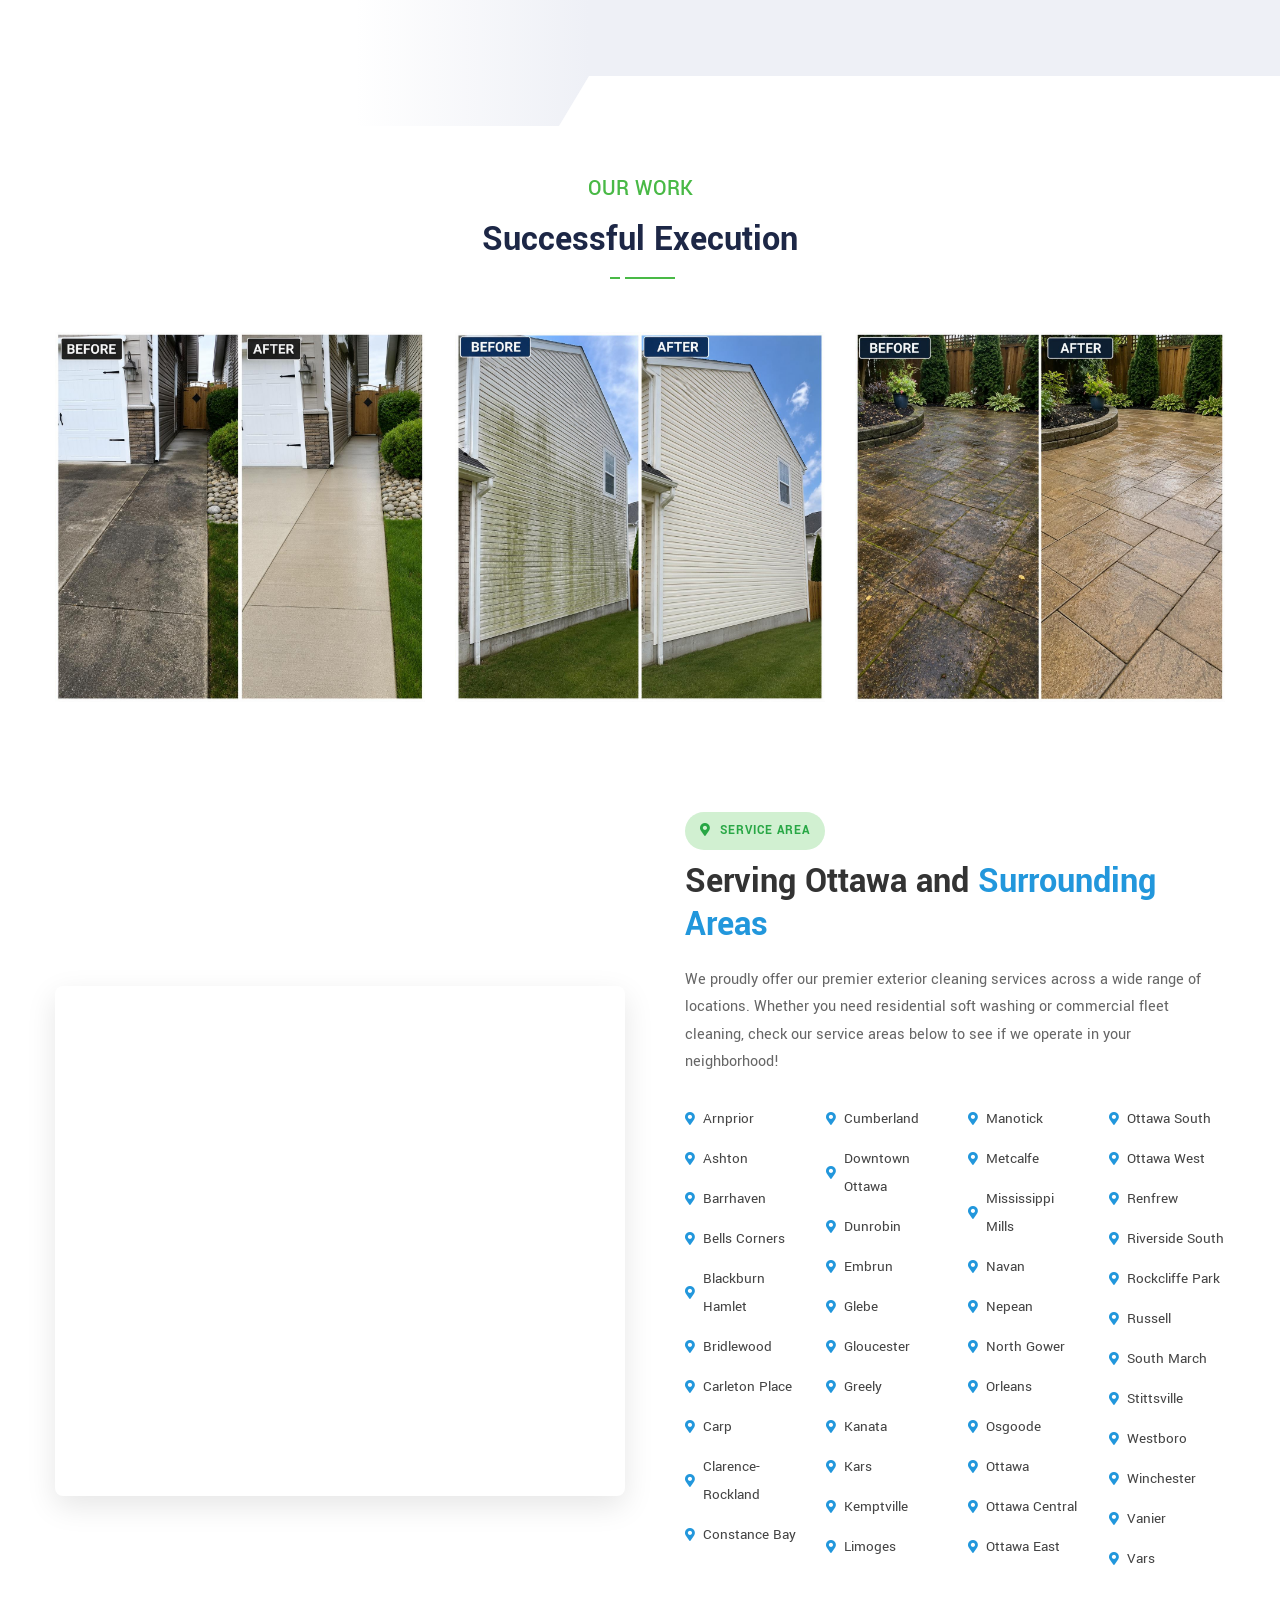
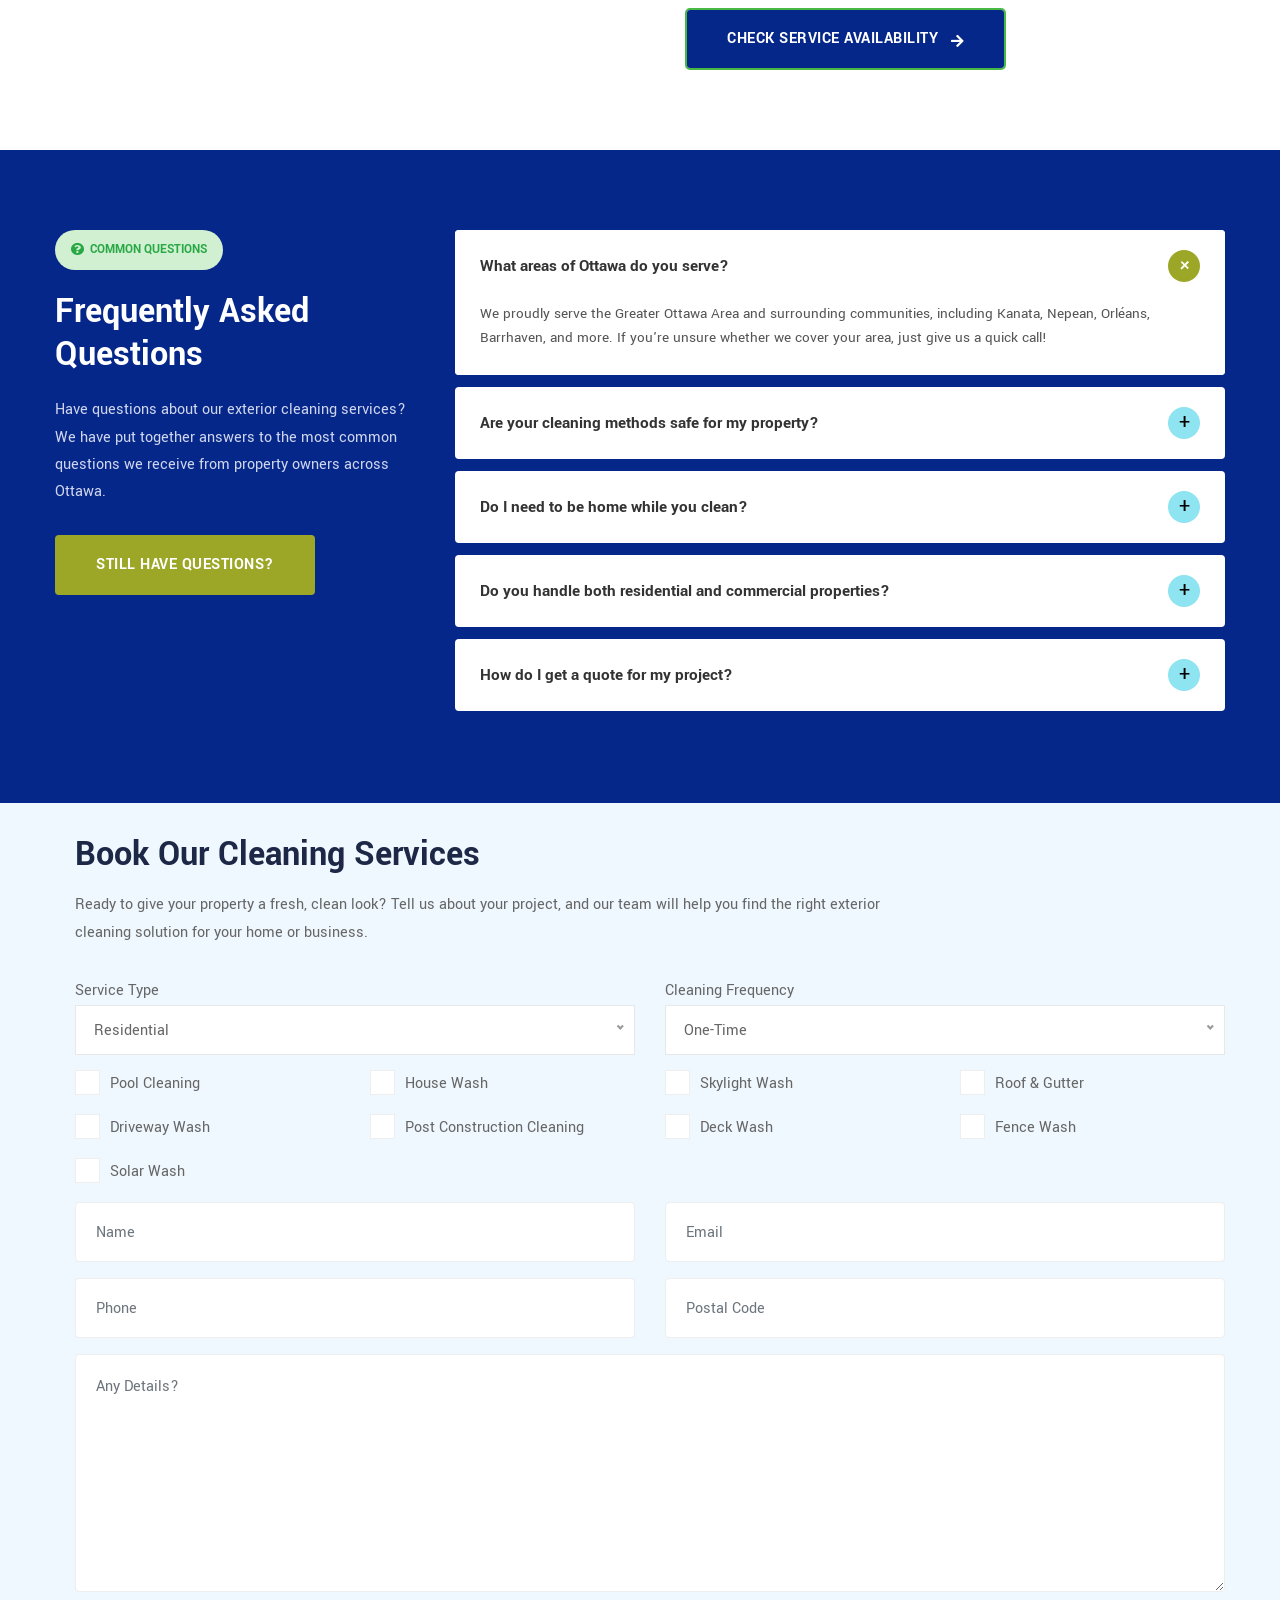
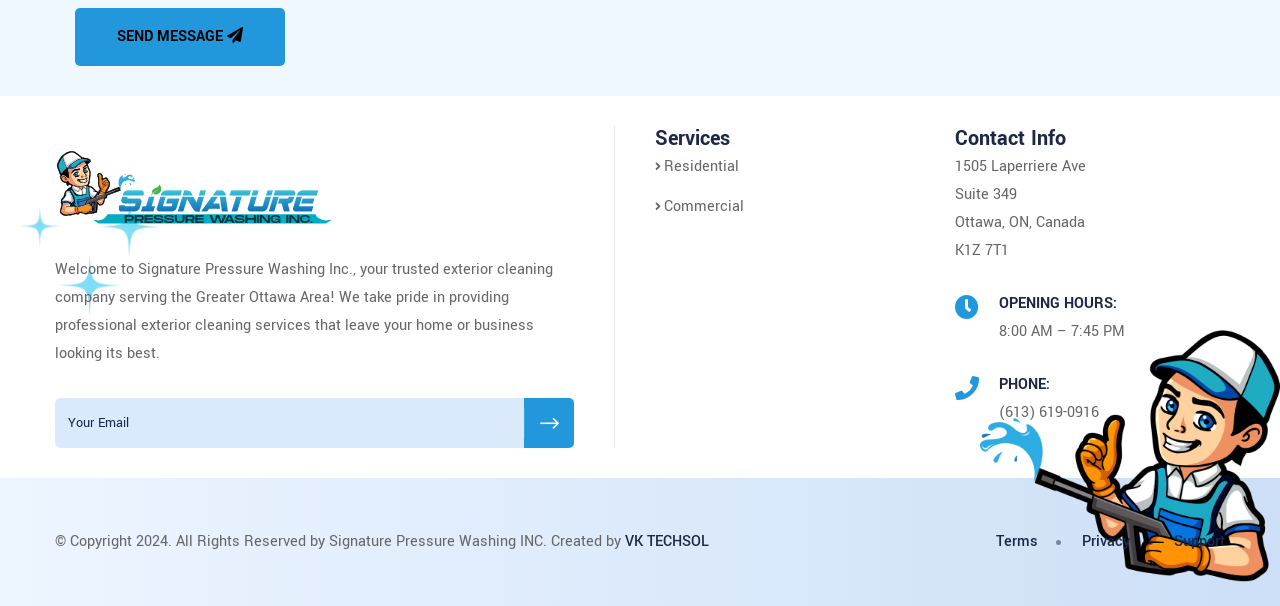
==== commit ea58c7a6: "update-10" ====
--- a/index.html
+++ b/index.html
@@ -1283,7 +1283,7 @@
                     <div class="row">
                         <div class="col-lg-8 choose-style-one">
                             <h5 class="sub-heading">Why Choose Us</h5>
-                            <h2 class="heading">Quality in Cleaning</h2>
+                            <h2 class="heading">Quality You Can Trust</h2>
                             <ul>
 
                                 <li>
@@ -1291,7 +1291,7 @@
                                         <i class="flaticon-cleaning-service"></i>
                                     </div>
                                     <div class="info">
-                                        <h4>Expert Employees</h4>
+                                        <h4>Expert Team</h4>
                                         <p>
                                             Our trained professionals deliver reliable cleaning with
                                             attention to detail and quality results.
@@ -1553,7 +1553,7 @@
                             <li><i class="fas fa-map-marker-alt"></i> Ottawa West</li>
                             <li><i class="fas fa-map-marker-alt"></i> Renfrew</li>
                             <li><i class="fas fa-map-marker-alt"></i> Riverside South</li>
-                            <li><i class="fas fa-map-marker-alt"></i> Rockliffe Park</li>
+                            <li><i class="fas fa-map-marker-alt"></i> Rockcliffe Park</li>
                             <li><i class="fas fa-map-marker-alt"></i> Russell</li>
                             <li><i class="fas fa-map-marker-alt"></i> South March</li>
                             <li><i class="fas fa-map-marker-alt"></i> Stittsville</li>
@@ -1739,14 +1739,14 @@
                         <div class="faq-card">
                             <div class="faq-header" id="headingOne" data-toggle="collapse" data-target="#collapseOne"
                                 aria-expanded="true">
-                                <h5>What areas in Ottawa do you serve?</h5>
+                                <h5>What areas of Ottawa do you serve?</h5>
                                 <div class="faq-toggle-icon">+</div>
                             </div>
                             <div id="collapseOne" class="collapse show" aria-labelledby="headingOne"
                                 data-parent="#faqAccordion">
                                 <div class="faq-body">
                                     We proudly serve the Greater Ottawa Area and surrounding communities, including
-                                    Kanata, Nepean, Orleans, Barrhaven, and more. If you are unsure if we cover your
+                                    Kanata, Nepean, Orléans, Barrhaven, and more. If you're unsure whether we cover your
                                     area, just give us a quick call!
                                 </div>
                             </div>
@@ -1838,14 +1838,14 @@
                         <div class="form-box">
                             <h2>Book Our Cleaning Services</h2>
                             <p>
-                                It's all about the humans behind a brand and those experiencing it, we're right there.
-                                In the middle performance quick.
+                                Ready to give your property a fresh, clean look? Tell us about your project, and our
+                                team will help you find the right exterior cleaning solution for your home or business.
                             </p>
                             <form action="#" method="POST" class="contact-form">
                                 <div class="row">
                                     <div class="col-lg-6">
                                         <div class="form-group">
-                                            <lable>Service For</lable>
+                                            <lable>Service Type</lable>
                                             <div class="form-group">
                                                 <select id="drpService">
                                                     <option value="1">Residential</option>
@@ -2088,9 +2088,9 @@
                         <div class="f-item about">
                             <img src="assets/img/myimg/logo.svg" style="width: 280px; height: 130px;" alt="Logo">
                             <p>
-                                Greetings from Signature Pressure Washing Inc., the dependable authority in exterior
-                                cleaning in the Greater Ottawa Area! We take great satisfaction in providing excellent
-                                services that leave your house and place of business spotless.
+                                Welcome to Signature Pressure Washing Inc., your trusted exterior cleaning company
+                                serving the Greater Ottawa Area! We take pride in providing professional exterior
+                                cleaning services that leave your home or business looking its best.
                             </p>
                             <form action="#">
                                 <input type="email" placeholder="Your Email" class="form-control" name="email">
@@ -2119,7 +2119,7 @@
                                     <li>
                                         1505 Laperriere Ave<br>
                                         Suite 349<br>
-                                        Ottawa,ON CANADA<br>
+                                        Ottawa, ON, Canada<br>
                                         K1Z 7T1
                                     </li>
                                     <li>
@@ -2137,7 +2137,8 @@
                                         </div>
                                         <div class="content">
                                             <strong>Phone:</strong>
-                                            <a href="tel:613 619 0916">613 619 0916</a>
+                                            <a href="tel:6136190916">(613) 619-0916</a>
+
                                         </div>
                                     </li>
                                 </ul>
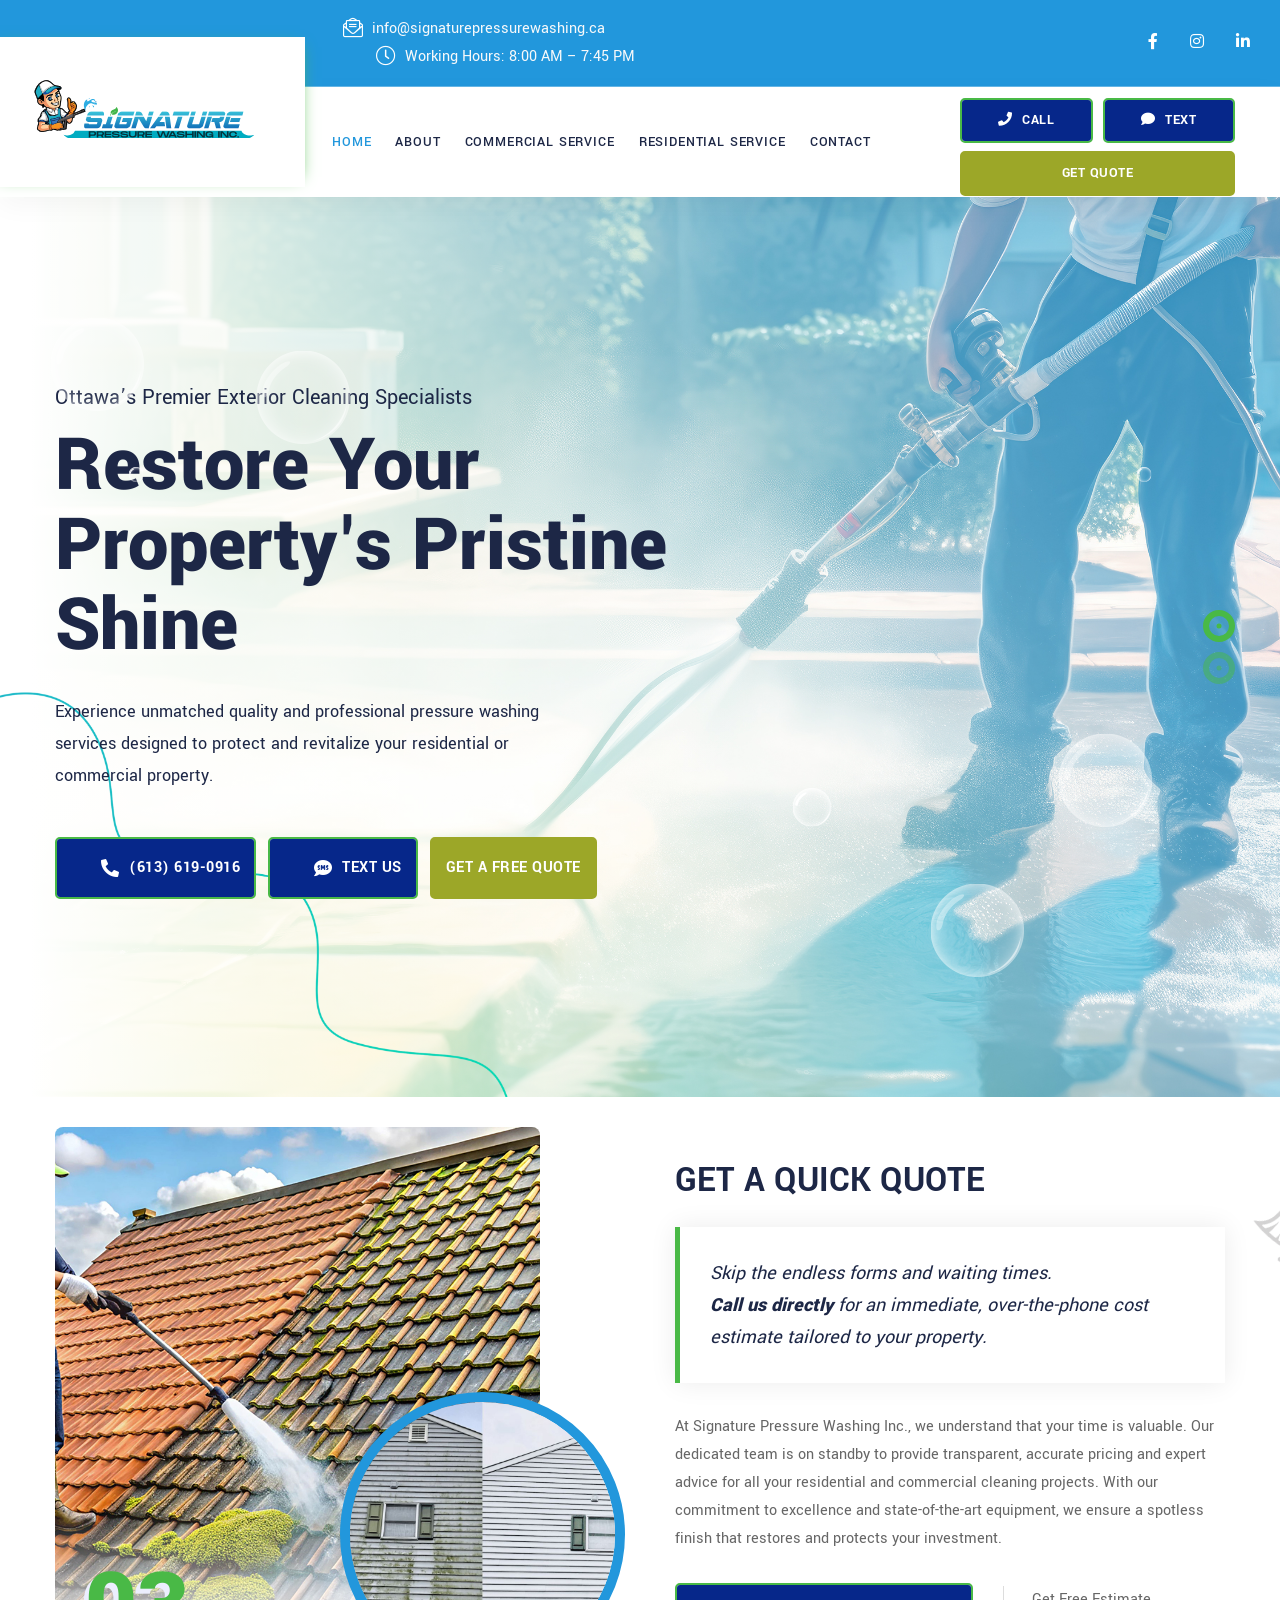
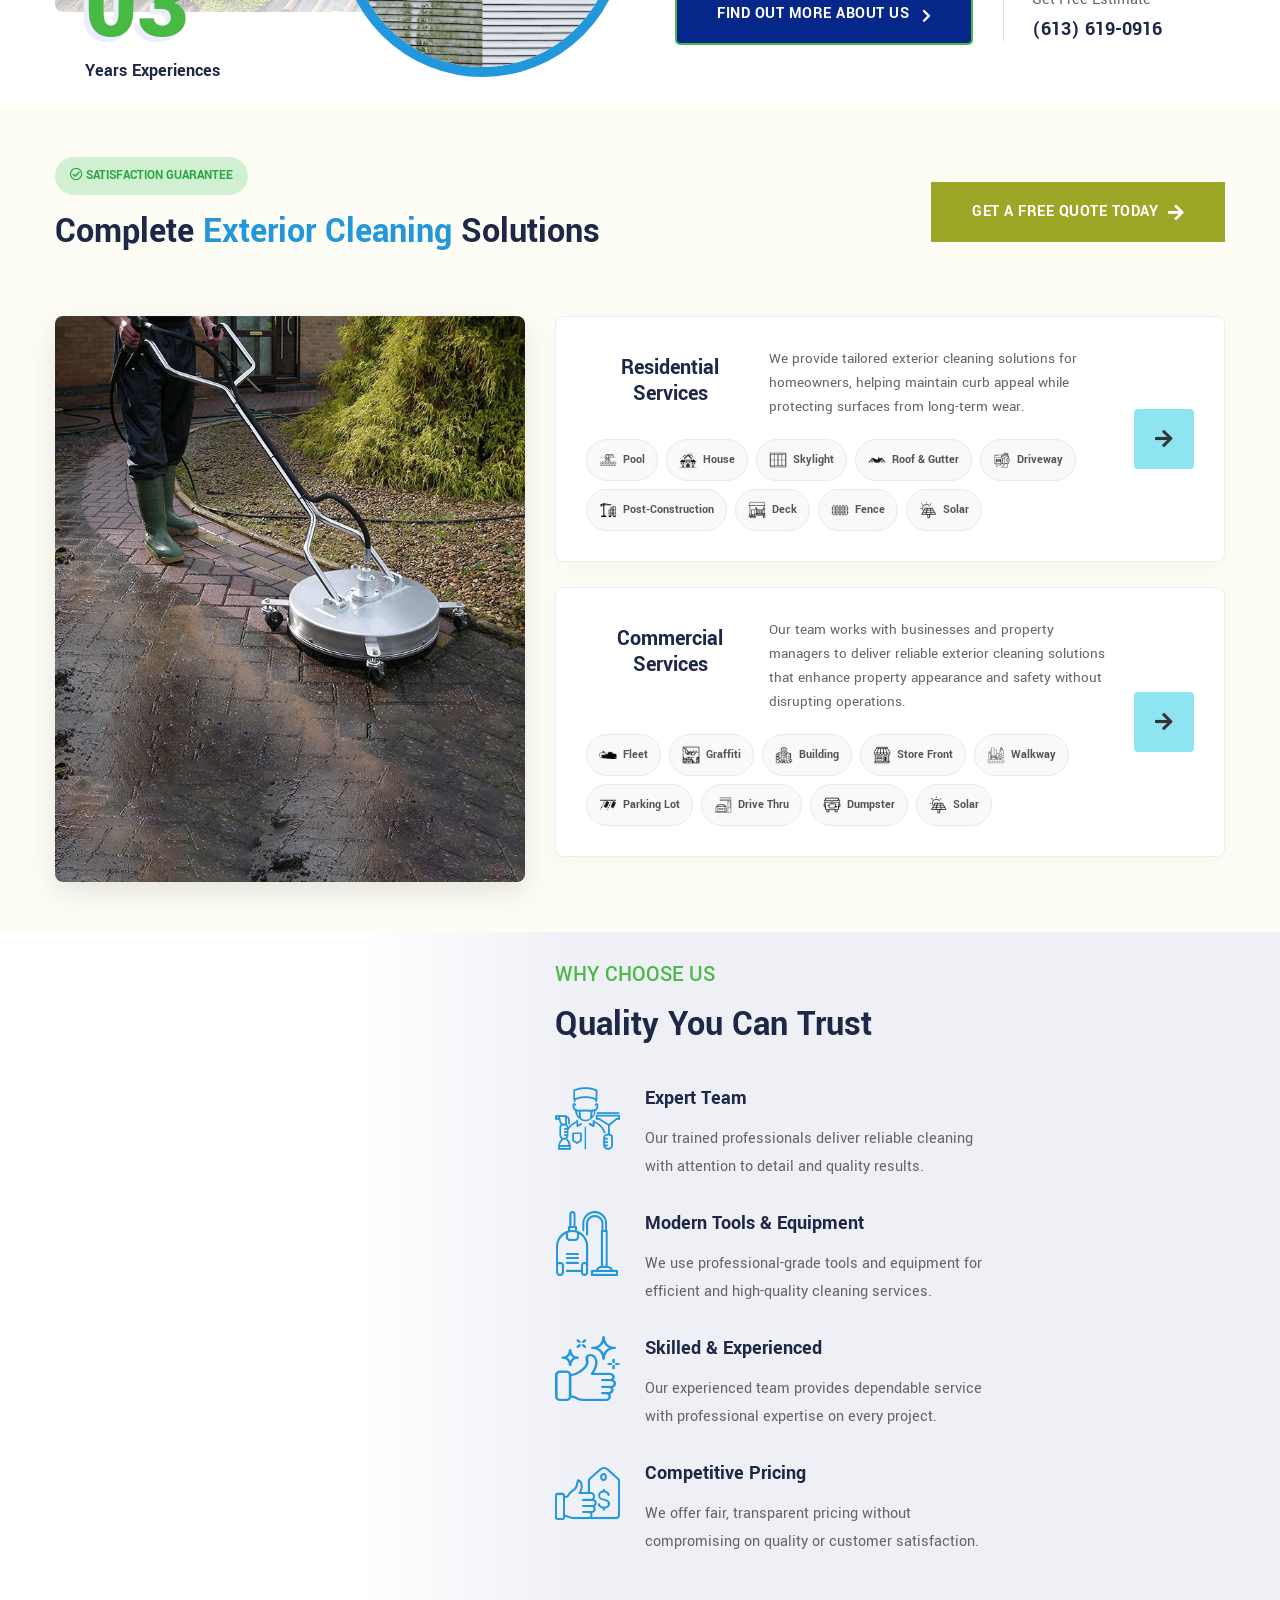
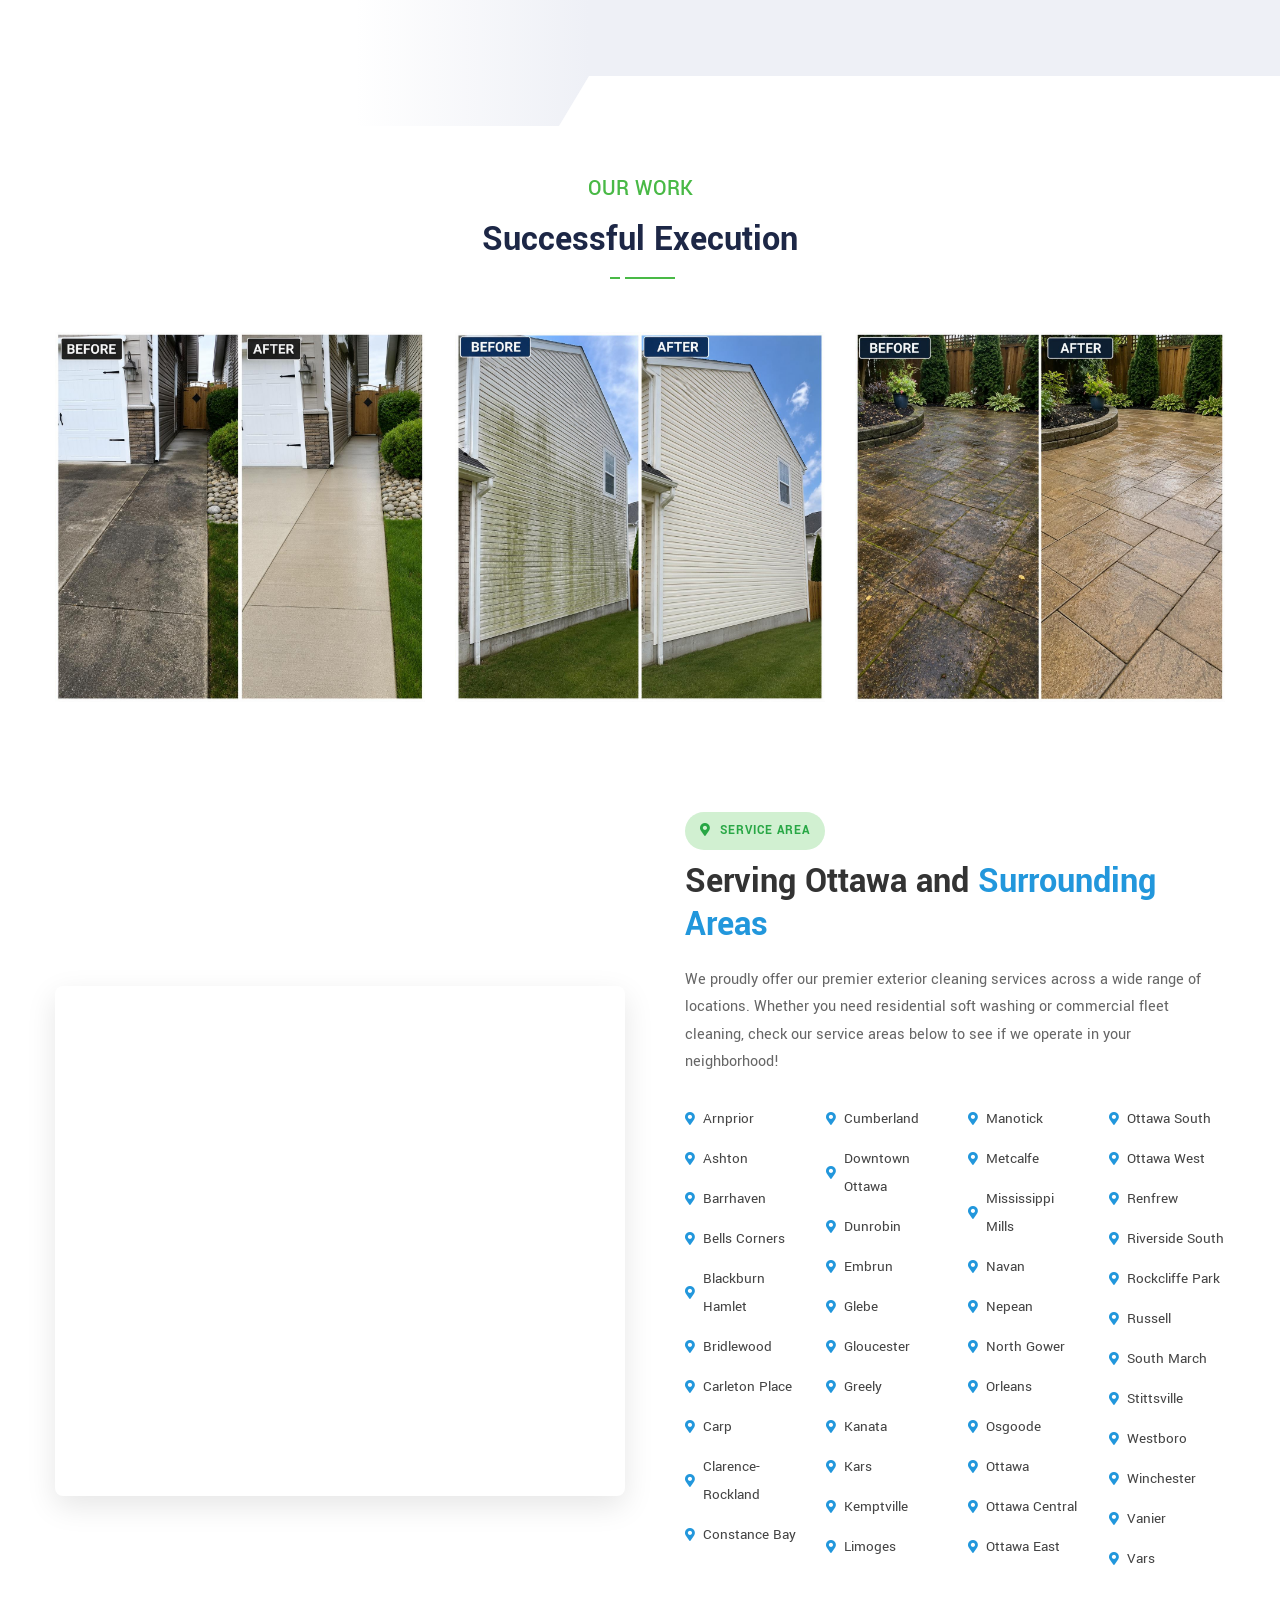
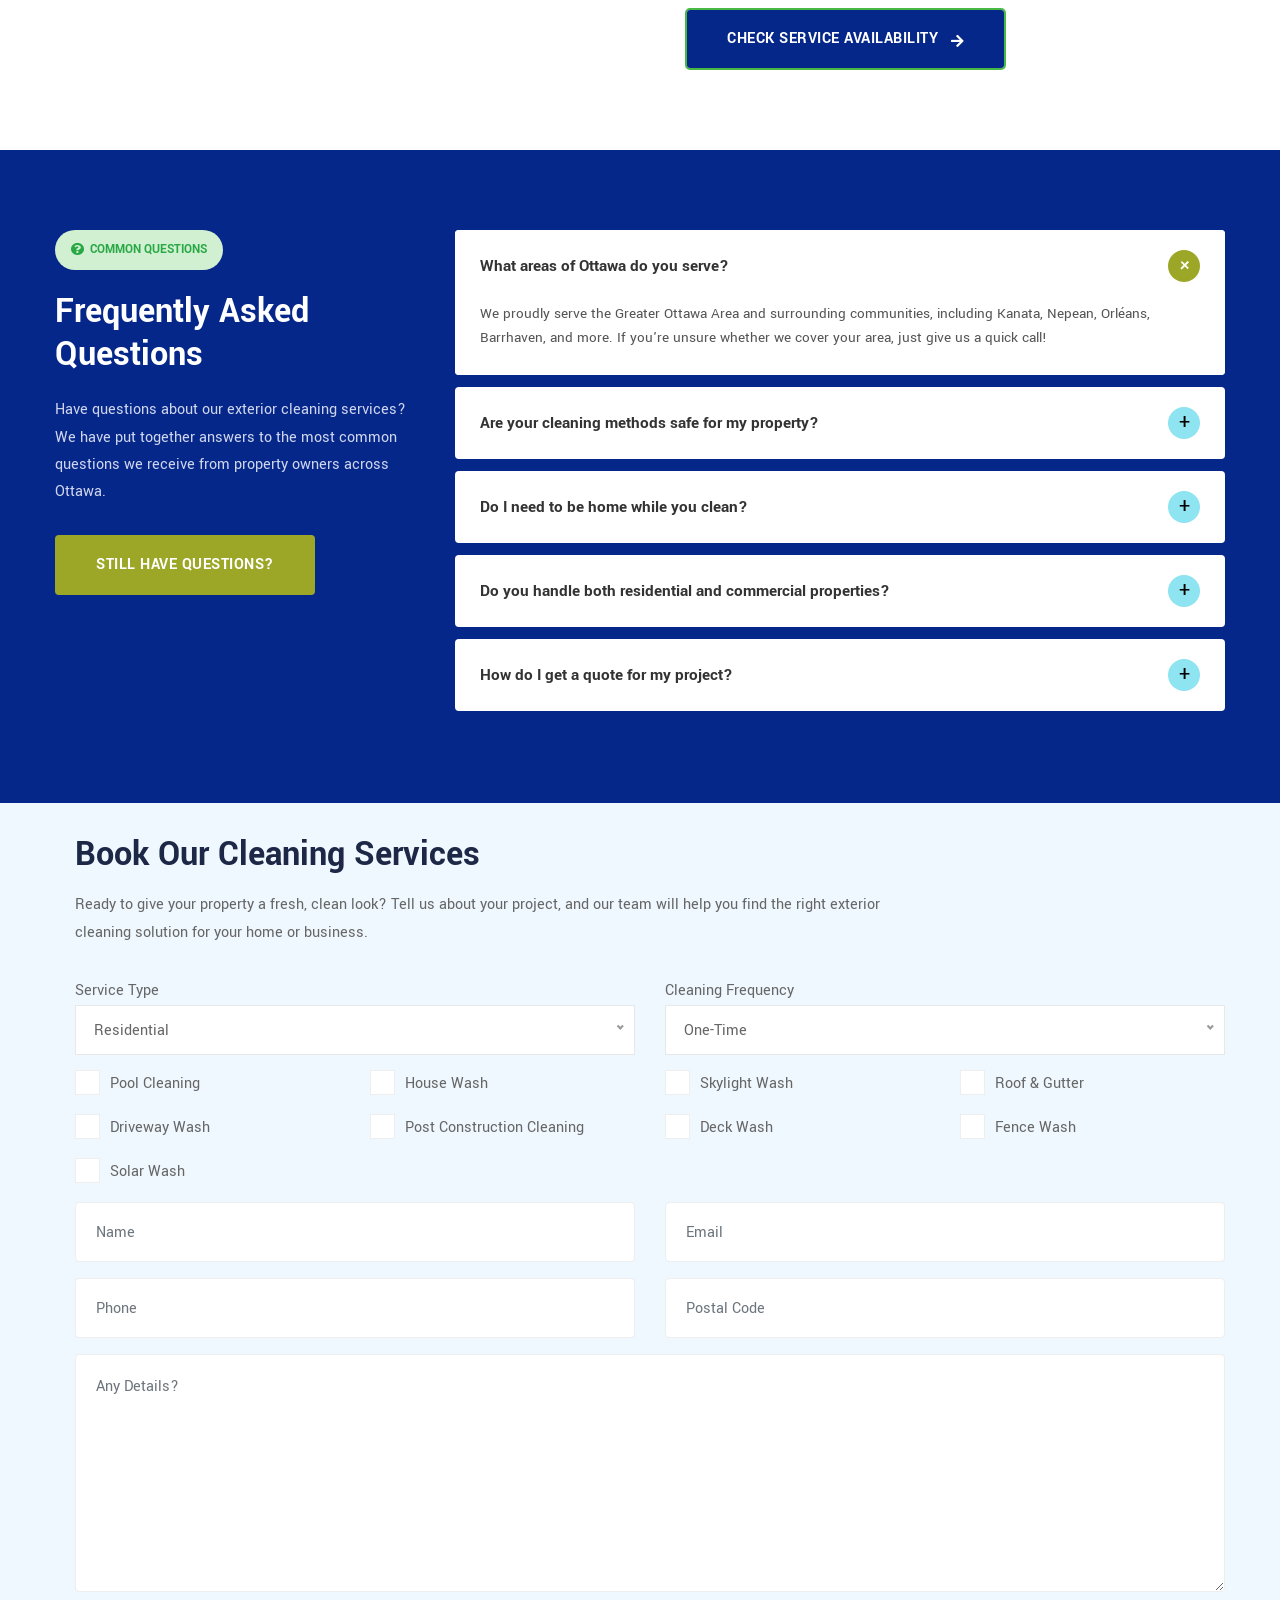
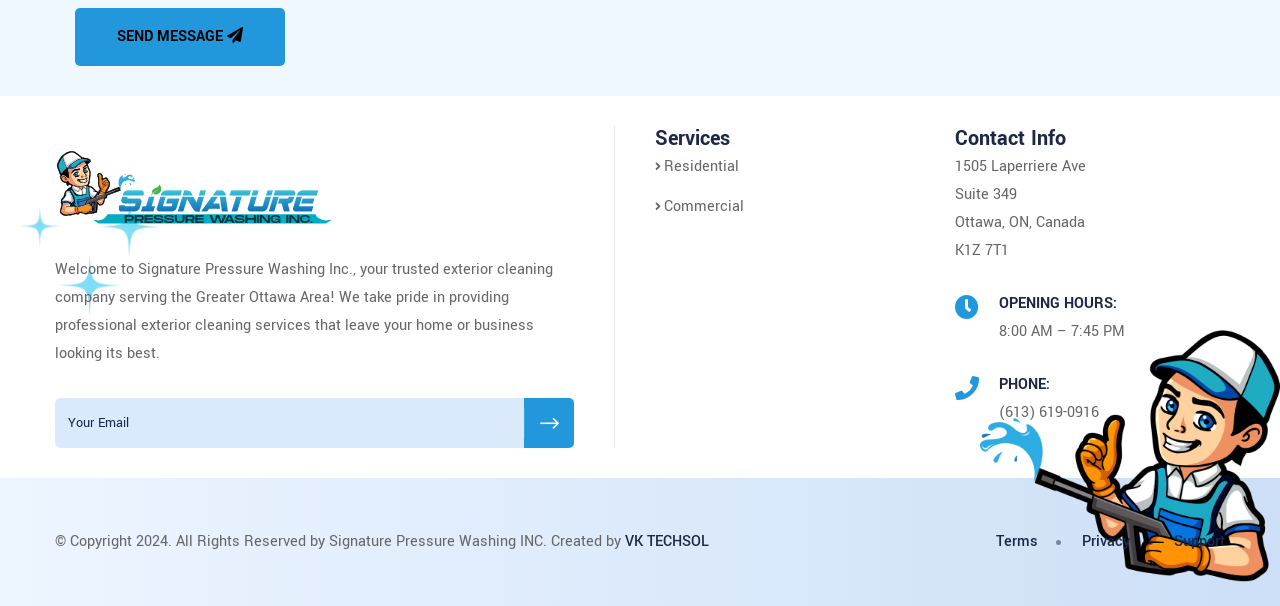
==== commit ea76377e: "update-11" ====
--- a/index.html
+++ b/index.html
@@ -1317,7 +1317,7 @@
                                         <i class="flaticon-thumbs-up"></i>
                                     </div>
                                     <div class="info">
-                                        <h4>Qualified & Experienced</h4>
+                                        <h4>Skilled & Experienced</h4>
                                         <p>
                                             Our experienced team provides dependable service with
                                             professional expertise on every project.
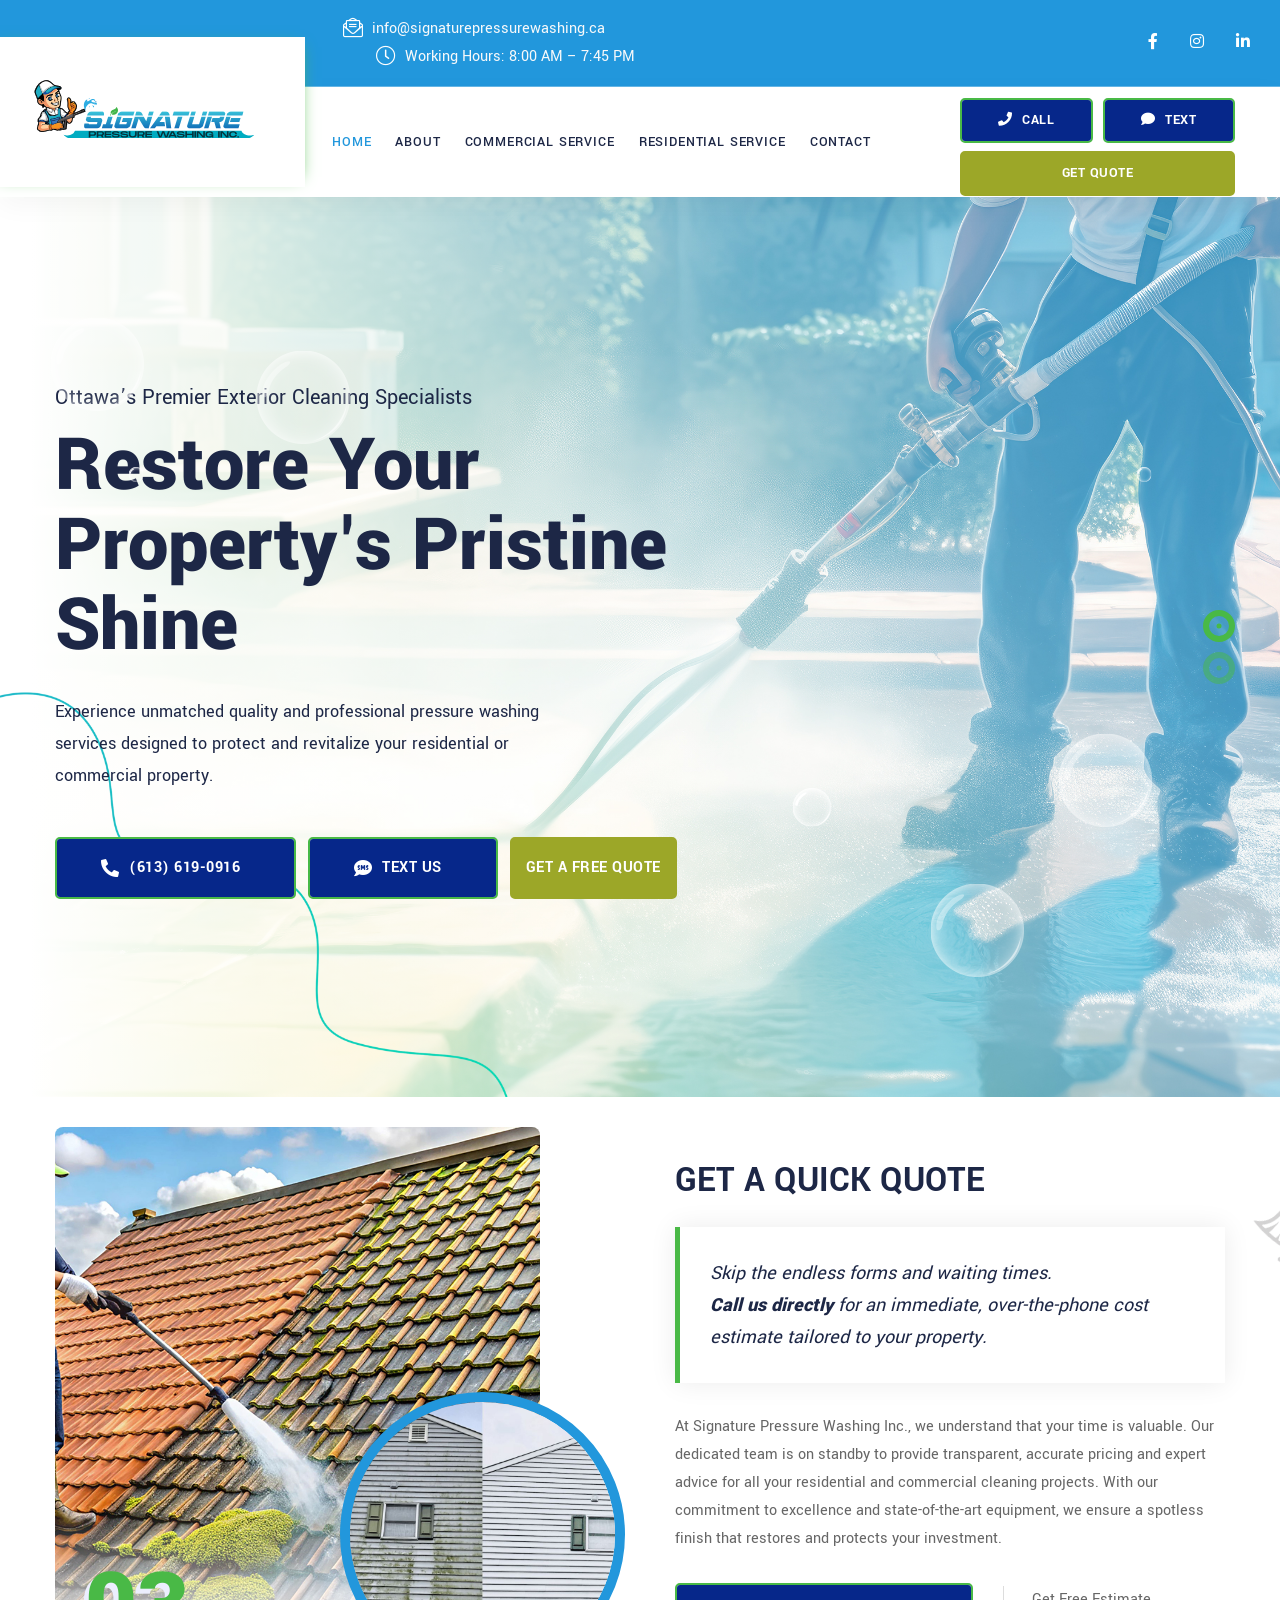
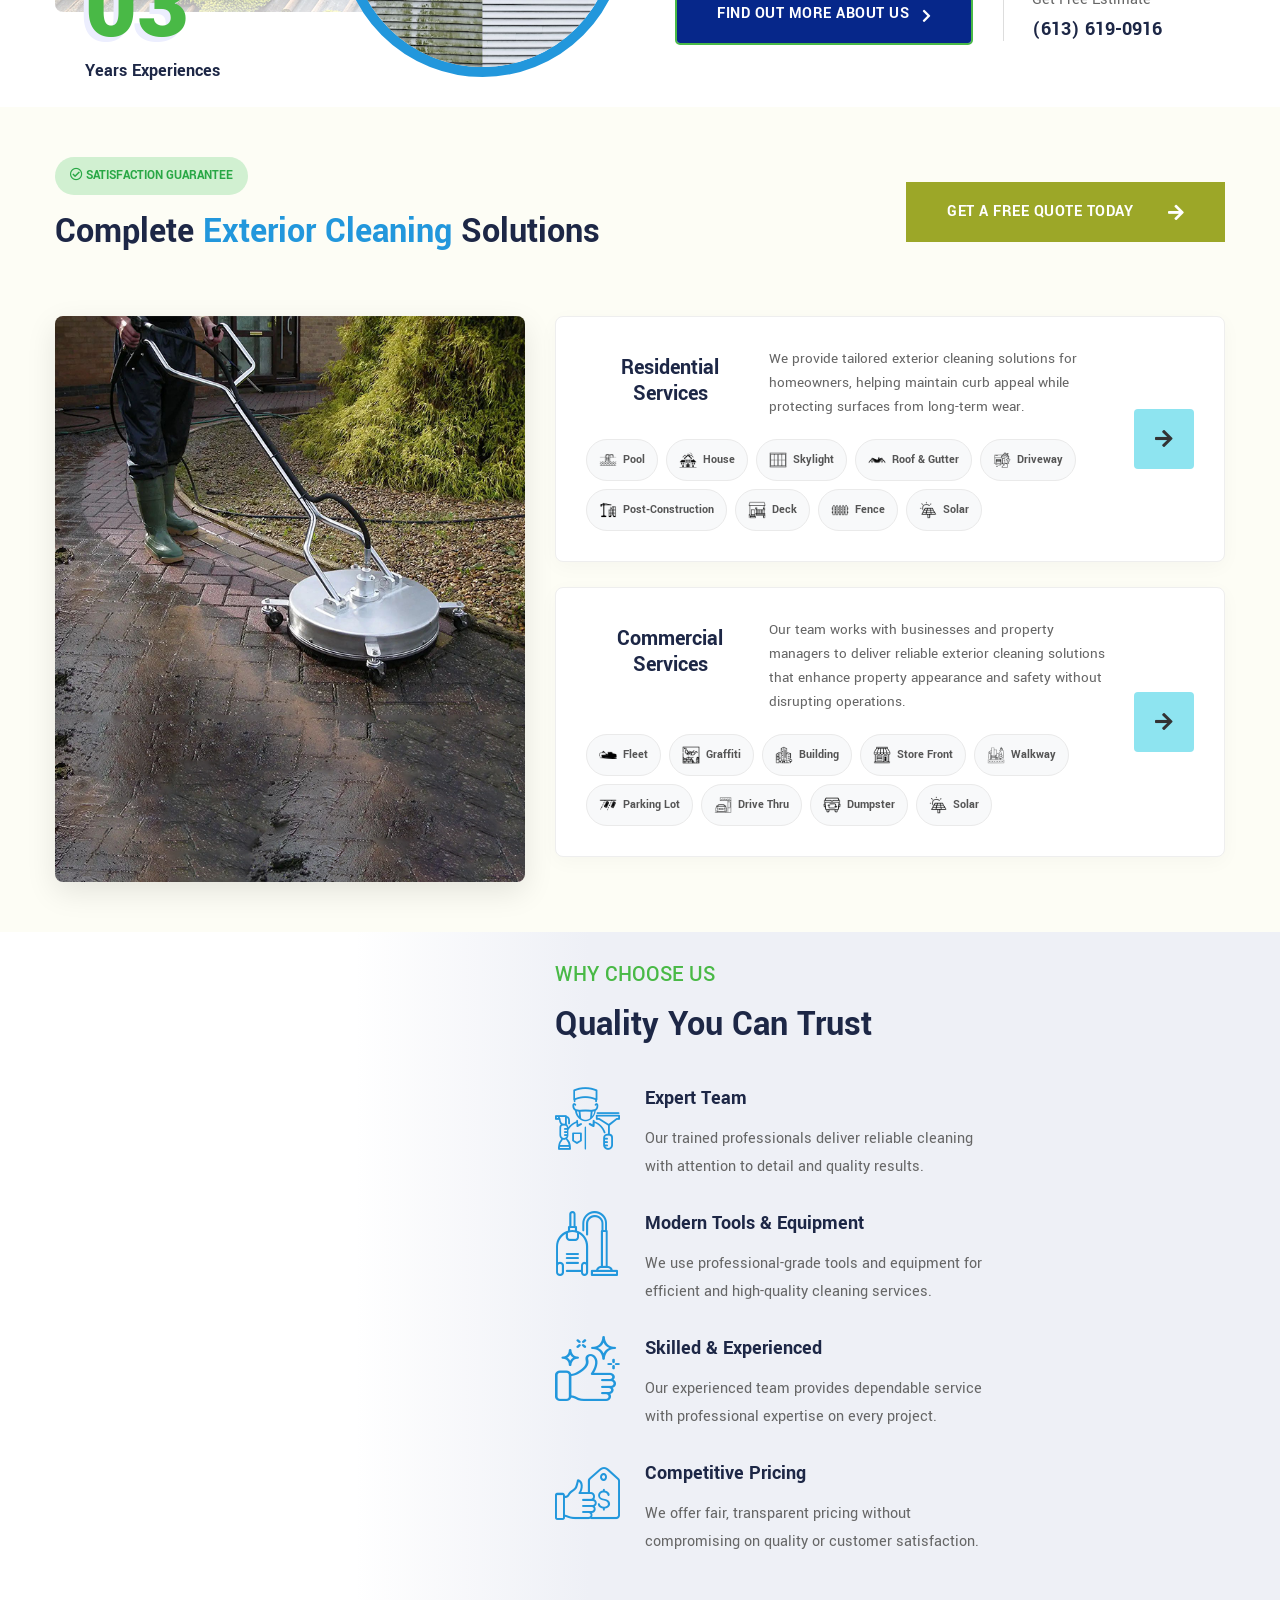
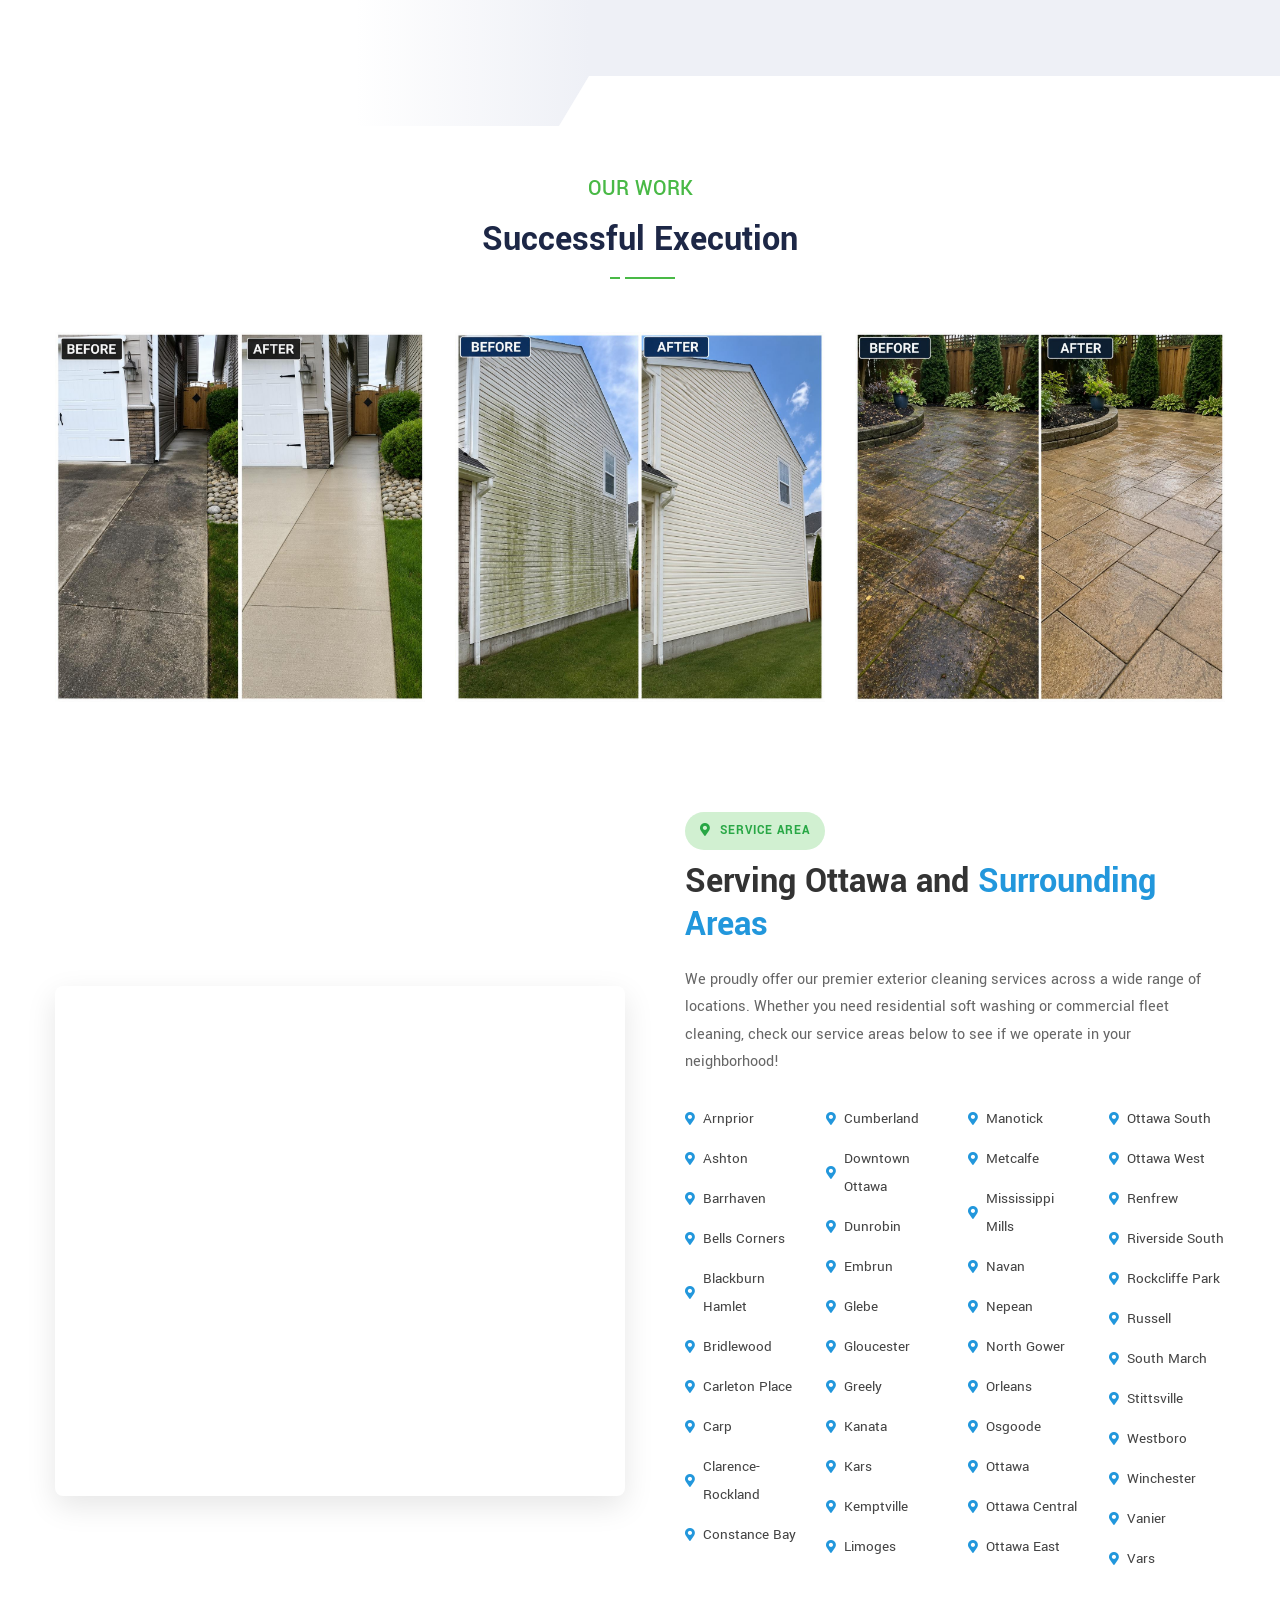
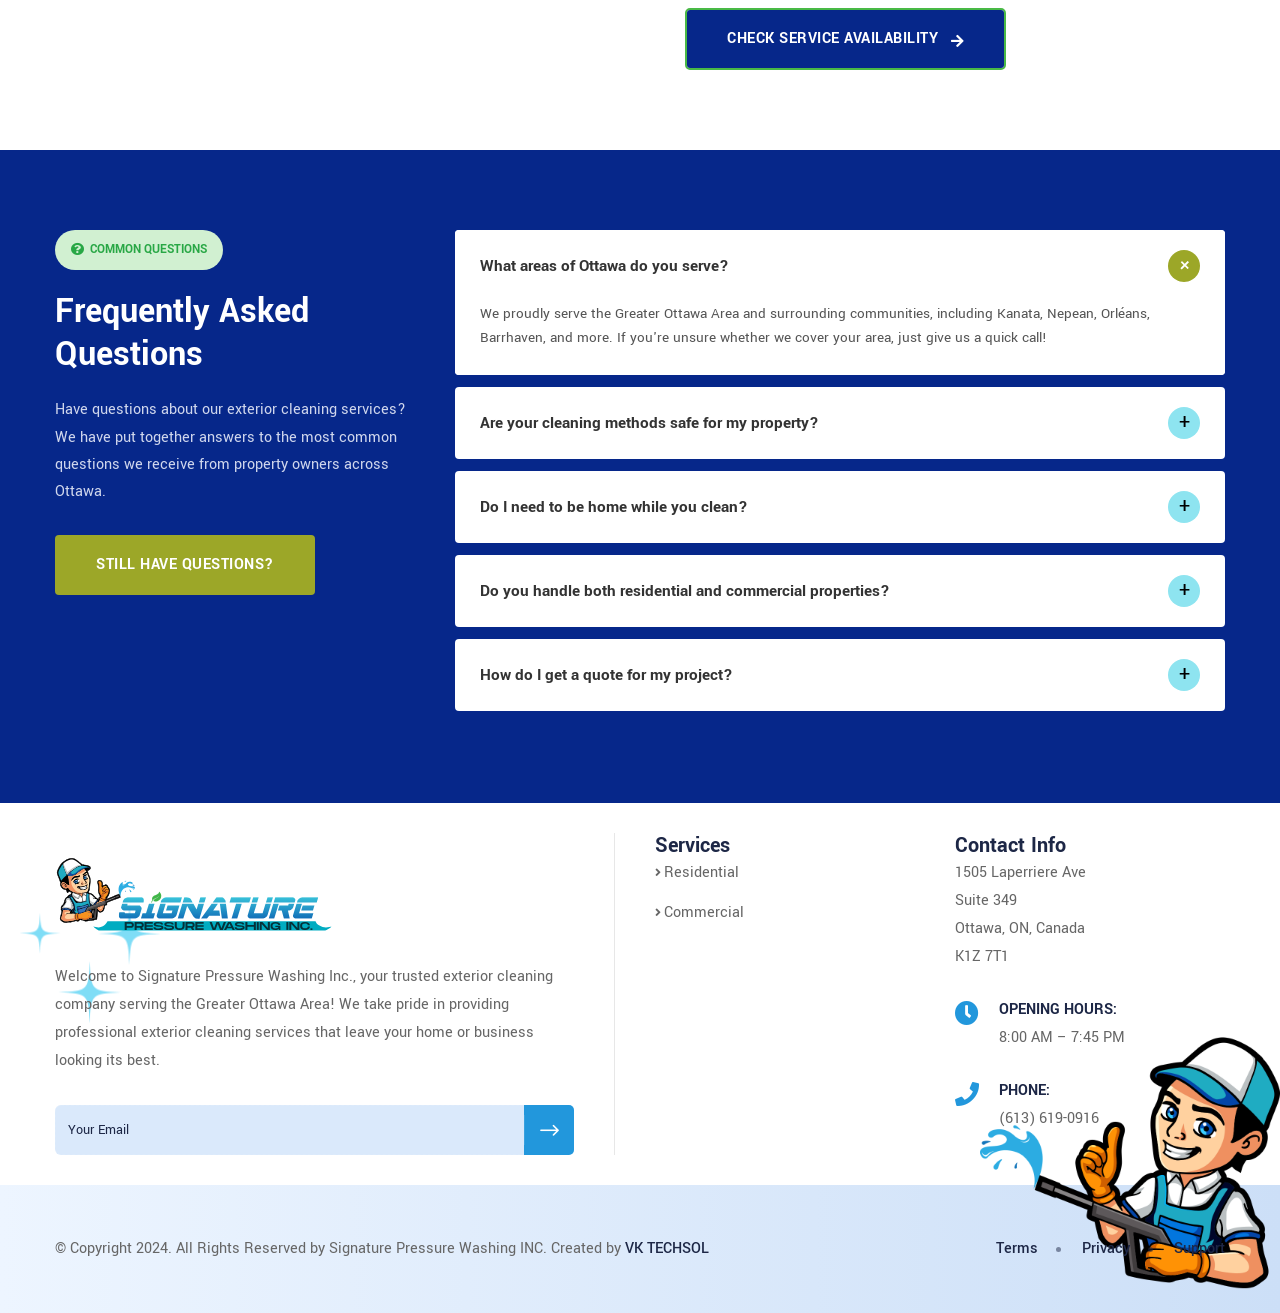
==== commit e4d2553b: "update-12" ====
--- a/index.html
+++ b/index.html
@@ -203,7 +203,8 @@
         .free-quote-btn i::after,
         .modern-service-area .btn i::after,
         .contact-quote-btn i::after,
-        .quote-today-btn i::after {
+        .quote-today-btn i::after,
+        #modalSubmit i::after {
             display: none !important;
             content: none !important;
             background: transparent !important;
@@ -217,7 +218,8 @@
         .free-quote-btn i,
         .modern-service-area .btn i,
         .contact-quote-btn i,
-        .quote-today-btn i {
+        .quote-today-btn i,
+        #modalSubmit i {
             border: none !important;
             text-decoration: none !important;
             box-shadow: none !important;
@@ -581,6 +583,12 @@
                 margin-bottom: 40px;
                 text-align: center;
             }
+        }
+
+        /* Disable Submit button until form is valid */
+        #modalSubmit:disabled {
+            opacity: 0.5 !important;
+            cursor: not-allowed !important;
         }
     </style>
     <!-- ========== End Stylesheet ========== -->
@@ -692,7 +700,8 @@
                                         class="fa fa-comment" style="margin-right: 5px;"></i> Text</a>
                             </div>
                             <div class="action-quote" style="width: 100%;">
-                                <a href="contact.html" class="btn btn-theme effect btn-sm contact-quote-btn"
+                                <a href="#" data-toggle="modal" data-target="#quoteModal"
+                                    class="btn btn-theme effect btn-sm contact-quote-btn"
                                     style="width: 100%; padding: 10px 0; text-align: center; display: block;">Get
                                     Quote</a>
                             </div>
@@ -756,17 +765,22 @@
                                             </p>
 
                                             <div data-animation="animated zoomInUp" style="margin-top: 25px;">
+
                                                 <a href="tel:6136190916" class="btn btn-theme effect btn-md slider-btn">
-                                                    <i class="fas fa-phone-alt" style="margin-right: 5px;"></i> (613)
-                                                    619-0916
+                                                    <i class="fas fa-phone-alt" style="margin-right: 5px;"></i>
+                                                    <span style="margin-right: 40px;">(613) 619-0916</span>
                                                 </a>
+
                                                 <a href="sms:6136190916" class="btn btn-theme effect btn-md slider-btn">
-                                                    <i class="fas fa-sms" style="margin-right: 5px;"></i> Text Us
+                                                    <i class="fas fa-sms" style="margin-right: 5px;"></i>
+                                                    <span style="margin-right: 40px;">Text Us</span>
                                                 </a>
-                                                <a href="contact.html"
+
+                                                <a href="#" data-toggle="modal" data-target="#quoteModal"
                                                     class="btn btn-theme primary effect btn-md contact-quote-btn slider-btn">
-                                                    Get a Free Quote
+                                                    <span style="margin-right: 0px;">Get a Free Quote</span>
                                                 </a>
+
                                             </div>
                                         </div>
                                     </div>
@@ -806,7 +820,7 @@
                                                 <a href="sms:6136190916" class="btn btn-theme effect btn-md slider-btn">
                                                     <i class="fas fa-sms" style="margin-right: 5px;"></i> Text Us
                                                 </a>
-                                                <a href="contact.html"
+                                                <a href="#" data-toggle="modal" data-target="#quoteModal"
                                                     class="btn btn-theme primary effect btn-md contact-quote-btn slider-btn">
                                                     Get a Free Quote
                                                 </a>
@@ -1004,9 +1018,9 @@
                 </div>
 
                 <div class="col-lg-4 text-right" style="text-align: right;">
-                    <a href="contact.html" class="btn btn-md quote-today-btn">
-                        Get a Free Quote Today
-                        <i class="fas fa-arrow-right" style="margin-left: 5px;"></i>
+                    <a href="#" data-toggle="modal" data-target="#quoteModal" class="btn btn-md quote-today-btn"
+                        style="background-color: #8ee4f0; color: #333333; font-weight: 600; border-radius: 0;">
+                        Get a Free Quote Today <i class="fas fa-arrow-right" stle="margin-left: 5px;"></i>
                     </a>
                 </div>
             </div>
@@ -1828,251 +1842,6 @@
     </div>
     <!-- End FAQ Area -->
 
-    <!-- Start Contact Area 
-    ============================================= -->
-    <div id="contact" class="contact-area default-padding" style="background-color:aliceblue">
-        <div class="container">
-            <div class="contact-content">
-                <div class="row">
-                    <div class="col-lg-12 contact-form-box">
-                        <div class="form-box">
-                            <h2>Book Our Cleaning Services</h2>
-                            <p>
-                                Ready to give your property a fresh, clean look? Tell us about your project, and our
-                                team will help you find the right exterior cleaning solution for your home or business.
-                            </p>
-                            <form action="#" method="POST" class="contact-form">
-                                <div class="row">
-                                    <div class="col-lg-6">
-                                        <div class="form-group">
-                                            <lable>Service Type</lable>
-                                            <div class="form-group">
-                                                <select id="drpService">
-                                                    <option value="1">Residential</option>
-                                                    <option value="2">Commercial</option>
-                                                </select>
-                                            </div>
-                                        </div>
-                                    </div>
-                                    <div class="col-lg-6">
-                                        <div class="form-group">
-                                            <lable>Cleaning Frequency</lable>
-                                            <div class="form-group">
-                                                <select>
-                                                    <option value="1">One-Time</option>
-                                                    <option value="2">Weekly</option>
-                                                    <option value="3">Bi-Weekly</option>
-                                                    <option value="4">Monthly</option>
-                                                    <option value="5">Quarterly</option>
-                                                </select>
-                                            </div>
-                                        </div>
-                                    </div>
-                                </div>
-                                <div class="row" id="divResiSer">
-                                    <div class="col-lg-3">
-                                        <div class="form-group">
-                                            <label class="container1">Pool Cleaning
-                                                <input type="checkbox">
-                                                <span class="checkmark"></span>
-                                            </label>
-                                        </div>
-                                    </div>
-                                    <div class="col-lg-3">
-                                        <div class="form-group">
-                                            <label class="container1">House Wash
-                                                <input type="checkbox">
-                                                <span class="checkmark"></span>
-                                            </label>
-                                        </div>
-                                    </div>
-                                    <div class="col-lg-3">
-                                        <div class="form-group">
-                                            <label class="container1">Skylight Wash
-                                                <input type="checkbox">
-                                                <span class="checkmark"></span>
-                                            </label>
-                                        </div>
-                                    </div>
-                                    <div class="col-lg-3">
-                                        <div class="form-group">
-                                            <label class="container1">Roof & Gutter
-                                                <input type="checkbox">
-                                                <span class="checkmark"></span>
-                                            </label>
-                                        </div>
-                                    </div>
-                                    <div class="col-lg-3">
-                                        <div class="form-group">
-                                            <label class="container1">Driveway Wash
-                                                <input type="checkbox">
-                                                <span class="checkmark"></span>
-                                            </label>
-                                        </div>
-                                    </div>
-                                    <div class="col-lg-3">
-                                        <div class="form-group">
-                                            <label class="container1">Post Construction Cleaning
-                                                <input type="checkbox">
-                                                <span class="checkmark"></span>
-                                            </label>
-                                        </div>
-                                    </div>
-                                    <div class="col-lg-3">
-                                        <div class="form-group">
-                                            <label class="container1">Deck Wash
-                                                <input type="checkbox">
-                                                <span class="checkmark"></span>
-                                            </label>
-                                        </div>
-                                    </div>
-                                    <div class="col-lg-3">
-                                        <div class="form-group">
-                                            <label class="container1">Fence Wash
-                                                <input type="checkbox">
-                                                <span class="checkmark"></span>
-                                            </label>
-                                        </div>
-                                    </div>
-                                    <div class="col-lg-3">
-                                        <div class="form-group">
-                                            <label class="container1">Solar Wash
-                                                <input type="checkbox">
-                                                <span class="checkmark"></span>
-                                            </label>
-                                        </div>
-                                    </div>
-                                </div>
-                                <div class="row" id="divCommSer">
-                                    <div class="col-lg-3">
-                                        <div class="form-group">
-                                            <label class="container1">Fleet Wash
-                                                <input type="checkbox">
-                                                <span class="checkmark"></span>
-                                            </label>
-                                        </div>
-                                    </div>
-                                    <div class="col-lg-3">
-                                        <div class="form-group">
-                                            <label class="container1">Graffiti Removal
-                                                <input type="checkbox">
-                                                <span class="checkmark"></span>
-                                            </label>
-                                        </div>
-                                    </div>
-                                    <div class="col-lg-3">
-                                        <div class="form-group">
-                                            <label class="container1">Building Wash
-                                                <input type="checkbox">
-                                                <span class="checkmark"></span>
-                                            </label>
-                                        </div>
-                                    </div>
-                                    <div class="col-lg-3">
-                                        <div class="form-group">
-                                            <label class="container1">Store Front Wash
-                                                <input type="checkbox">
-                                                <span class="checkmark"></span>
-                                            </label>
-                                        </div>
-                                    </div>
-                                    <div class="col-lg-3">
-                                        <div class="form-group">
-                                            <label class="container1">Walkway Wash
-                                                <input type="checkbox">
-                                                <span class="checkmark"></span>
-                                            </label>
-                                        </div>
-                                    </div>
-                                    <div class="col-lg-3">
-                                        <div class="form-group">
-                                            <label class="container1">Parking Lot Wash
-                                                <input type="checkbox">
-                                                <span class="checkmark"></span>
-                                            </label>
-                                        </div>
-                                    </div>
-                                    <div class="col-lg-3">
-                                        <div class="form-group">
-                                            <label class="container1">Drive Thru Wash
-                                                <input type="checkbox">
-                                                <span class="checkmark"></span>
-                                            </label>
-                                        </div>
-                                    </div>
-                                    <div class="col-lg-3">
-                                        <div class="form-group">
-                                            <label class="container1">Dumpster Pad Wash
-                                                <input type="checkbox">
-                                                <span class="checkmark"></span>
-                                            </label>
-                                        </div>
-                                    </div>
-                                    <div class="col-lg-3">
-                                        <div class="form-group">
-                                            <label class="container1">Solar Wash
-                                                <input type="checkbox">
-                                                <span class="checkmark"></span>
-                                            </label>
-                                        </div>
-                                    </div>
-                                </div>
-                                <div class="row">
-                                    <div class="col-lg-6">
-                                        <div class="form-group">
-                                            <input class="form-control" id="name" name="name" placeholder="Name"
-                                                type="text">
-                                        </div>
-                                    </div>
-                                    <div class="col-lg-6">
-                                        <div class="form-group">
-                                            <input class="form-control" id="email" name="email" placeholder="Email"
-                                                type="text">
-                                        </div>
-                                    </div>
-                                </div>
-                                <div class="row">
-                                    <div class="col-lg-6">
-                                        <div class="form-group">
-                                            <input class="form-control" id="phone" name="phone" placeholder="Phone"
-                                                type="text">
-                                        </div>
-                                    </div>
-                                    <div class="col-lg-6">
-                                        <div class="form-group">
-                                            <input class="form-control" id="code" name="code" placeholder="Postal Code"
-                                                type="text">
-                                        </div>
-                                    </div>
-                                </div>
-                                <div class="row">
-                                    <div class="col-lg-12">
-                                        <div class="form-group comments">
-                                            <textarea class="form-control" id="comments" name="comments"
-                                                placeholder="Any Details?"></textarea>
-                                        </div>
-                                    </div>
-                                </div>
-                                <div class="row">
-                                    <div class="col-lg-12">
-                                        <button type="submit" name="submit" id="submit">
-                                            Send Message <i class="fa fa-paper-plane"></i>
-                                        </button>
-                                    </div>
-                                </div>
-                                <!-- Alert Message -->
-                                <div class="col-lg-12 alert-notification">
-                                    <div id="message" class="alert-msg"></div>
-                                </div>
-                            </form>
-                        </div>
-                    </div>
-                </div>
-            </div>
-        </div>
-    </div>
-    <!-- End Contact Area -->
-
     <!-- Start Footer
     ============================================= -->
     <footer>
@@ -2220,6 +1989,126 @@
                 }
             });
         });
+
+        $(document).ready(function () {
+            // Existing on-page form logic
+            $("#divResiSer").show();
+            $("#divCommSer").hide();
+
+            $("#drpService").change(function () {
+                if ($('option:selected', this).text() == 'Commercial') {
+                    $("#divResiSer").hide();
+                    $("#divCommSer").show();
+                }
+                else {
+                    $("#divResiSer").show();
+                    $("#divCommSer").hide();
+                }
+            });
+
+            // NEW: Modal form logic
+            $("#modalDivResiSer").show();
+            $("#modalDivCommSer").hide();
+
+            $("#modalDrpService").change(function () {
+                if ($('option:selected', this).text() == 'Commercial') {
+                    $("#modalDivResiSer").hide();
+                    $("#modalDivCommSer").show();
+                }
+                else {
+                    $("#modalDivResiSer").show();
+                    $("#modalDivCommSer").hide();
+                }
+            });
+        });
+
+        $(document).ready(function () {
+
+            const form = $('#quoteModal .contact-form');
+            const submitBtn = $('#modalSubmit');
+
+            function validateQuoteForm() {
+
+                let isValid = true;
+
+                // Required text/select fields
+                $('#modalDrpService, #modalFrequency, #modalName, #modalEmail, #modalPhone, #modalCode')
+                    .each(function () {
+                        if ($.trim($(this).val()) === '') {
+                            isValid = false;
+                        }
+                    });
+
+                // Validate email
+                const email = $.trim($('#modalEmail').val());
+                const emailPattern = /^[^\s@]+@[^\s@]+\.[^\s@]+$/;
+
+                if (!emailPattern.test(email)) {
+                    isValid = false;
+                }
+
+                // At least one service checkbox must be selected
+                const serviceSelected =
+                    $('#modalDivResiSer input[type="checkbox"]:checked').length > 0 ||
+                    $('#modalDivCommSer input[type="checkbox"]:checked').length > 0;
+
+                if (!serviceSelected) {
+                    isValid = false;
+                }
+
+                // Enable / disable Submit button
+                submitBtn.prop('disabled', !isValid);
+            }
+
+
+            // Validate while user fills the form
+            form.on('input change', 'input, select, textarea', function () {
+                validateQuoteForm();
+            });
+
+
+            // Handle Service For change
+            $('#modalDrpService').on('change', function () {
+
+                if ($(this).val() == '1') {
+
+                    $('#modalDivResiSer').show();
+                    $('#modalDivCommSer').hide();
+
+                    // Clear commercial checkboxes
+                    $('#modalDivCommSer input[type="checkbox"]').prop('checked', false);
+
+                } else {
+
+                    $('#modalDivResiSer').hide();
+                    $('#modalDivCommSer').show();
+
+                    // Clear residential checkboxes
+                    $('#modalDivResiSer input[type="checkbox"]').prop('checked', false);
+                }
+
+                validateQuoteForm();
+            });
+
+
+            // Validate before submitting
+            form.on('submit', function (e) {
+
+                if (!validateQuoteForm()) {
+                    e.preventDefault();
+                    return false;
+                }
+
+                // Form is valid, allow normal submission
+                return true;
+            });
+
+
+            // Initial validation
+            validateQuoteForm();
+
+        });
+
     </script>
     <!-- Mobile Bottom Bar -->
     <div id="mobile-bottom-bar" class="d-lg-none"
@@ -2232,6 +2121,205 @@
                 style="margin-right: 5px;"></i> Text Us</a>
     </div>
 
+    <!-- Start Get Quote Modal -->
+    <div class="modal fade" id="quoteModal" tabindex="-1" role="dialog" aria-labelledby="quoteModalLabel"
+        aria-hidden="true">
+        <div class="modal-dialog modal-lg modal-dialog-centered" role="document">
+            <div class="modal-content">
+                <div class="modal-header" style="background-color: #06278a; color: #ffffff;">
+                    <h5 class="modal-title" id="quoteModalLabel" style="color: #ffffff; font-weight: 700;">Get a Free
+                        Quote</h5>
+                    <button type="button" class="close" data-dismiss="modal" aria-label="Close"
+                        style="color: #ffffff; opacity: 1;">
+                        <span aria-hidden="true">&times;</span>
+                    </button>
+                </div>
+                <div class="modal-body" style="padding: 30px;">
+                    <div class="contact-form-box">
+                        <form action="/assets/mail/contact.php" method="POST" class="contact-form">
+                            <div class="row">
+                                <div class="col-lg-6">
+                                    <div class="form-group">
+                                        <label style="font-weight: 600; color: #333;">Service For</label>
+                                        <div class="form-group">
+                                            <div class="quote-select-wrapper">
+                                                <select id="modalDrpService" name="service_for" class="form-control"
+                                                    required>
+                                                    <option value="1">Residential</option>
+                                                    <option value="2">Commercial</option>
+                                                </select>
+                                            </div>
+                                        </div>
+                                    </div>
+                                </div>
+                                <div class="col-lg-6">
+                                    <div class="form-group">
+                                        <label style="font-weight: 600; color: #333;">Cleaning Frequency</label>
+                                        <div class="form-group">
+                                            <select id="modalFrequency" name="frequency" class="form-control" required>
+                                                <option value="">Select Frequency</option>
+                                                <option value="1">One-Time</option>
+                                                <option value="2">Weekly</option>
+                                                <option value="3">Bi-Weekly</option>
+                                                <option value="4">Monthly</option>
+                                                <option value="5">Quarterly</option>
+                                            </select>
+                                        </div>
+                                    </div>
+                                </div>
+                            </div>
+
+                            <!-- Residential Services Checkboxes -->
+                            <div class="row" id="modalDivResiSer">
+                                <div class="col-lg-4">
+                                    <div class="form-group"><label class="container1">Pool Cleaning<input
+                                                type="checkbox" name="services[]" value="Pool Cleaning"><span
+                                                class="checkmark"></span></label></div>
+                                </div>
+                                <div class="col-lg-4">
+                                    <div class="form-group"><label class="container1">House Wash<input type="checkbox"
+                                                name="services[]" value="House Wash"><span
+                                                class="checkmark"></span></label></div>
+                                </div>
+                                <div class="col-lg-4">
+                                    <div class="form-group"><label class="container1">Skylight Wash<input
+                                                type="checkbox" name="services[]" value="Skylight Wash"><span
+                                                class="checkmark"></span></label></div>
+                                </div>
+                                <div class="col-lg-4">
+                                    <div class="form-group"><label class="container1">Roof & Gutter<input
+                                                type="checkbox" name="services[]" value="Roof & Gutter"><span
+                                                class="checkmark"></span></label></div>
+                                </div>
+                                <div class="col-lg-4">
+                                    <div class="form-group"><label class="container1">Driveway Wash<input
+                                                type="checkbox" name="services[]" value="Driveway Wash"><span
+                                                class="checkmark"></span></label></div>
+                                </div>
+                                <div class="col-lg-4">
+                                    <div class="form-group"><label class="container1">Post Construction<input
+                                                type="checkbox" name="services[]" value="Post Construction"><span
+                                                class="checkmark"></span></label></div>
+                                </div>
+                                <div class="col-lg-4">
+                                    <div class="form-group"><label class="container1">Deck Wash<input type="checkbox"
+                                                name="services[]" value="Deck Wash"><span
+                                                class="checkmark"></span></label></div>
+                                </div>
+                                <div class="col-lg-4">
+                                    <div class="form-group"><label class="container1">Fence Wash<input type="checkbox"
+                                                name="services[]" value="Fence Wash"><span
+                                                class="checkmark"></span></label></div>
+                                </div>
+                                <div class="col-lg-4">
+                                    <div class="form-group"><label class="container1">Solar Wash<input type="checkbox"
+                                                name="services[]" value="Solar Wash"><span
+                                                class="checkmark"></span></label></div>
+                                </div>
+                            </div>
+
+                            <!-- Commercial Services Checkboxes -->
+                            <div class="row" id="modalDivCommSer" style="display: none;">
+                                <div class="col-lg-4">
+                                    <div class="form-group"><label class="container1">Fleet Wash<input type="checkbox"
+                                                name="services[]" value="Fleet Wash"><span
+                                                class="checkmark"></span></label></div>
+                                </div>
+                                <div class="col-lg-4">
+                                    <div class="form-group"><label class="container1">Graffiti Removal<input
+                                                type="checkbox" name="services[]" value="Graffiti Removal"><span
+                                                class="checkmark"></span></label></div>
+                                </div>
+                                <div class="col-lg-4">
+                                    <div class="form-group"><label class="container1">Building Wash<input
+                                                type="checkbox" name="services[]" value="Building Wash"><span
+                                                class="checkmark"></span></label></div>
+                                </div>
+                                <div class="col-lg-4">
+                                    <div class="form-group"><label class="container1">Store Front Wash<input
+                                                type="checkbox" name="services[]" value="Store Front Wash"><span
+                                                class="checkmark"></span></label></div>
+                                </div>
+                                <div class="col-lg-4">
+                                    <div class="form-group"><label class="container1">Walkway Wash<input type="checkbox"
+                                                name="services[]" value="Walkway Wash"><span
+                                                class="checkmark"></span></label></div>
+                                </div>
+                                <div class="col-lg-4">
+                                    <div class="form-group"><label class="container1">Parking Lot Wash<input
+                                                type="checkbox" name="services[]" value="Parking Lot Wash"><span
+                                                class="checkmark"></span></label></div>
+                                </div>
+                                <div class="col-lg-4">
+                                    <div class="form-group"><label class="container1">Drive Thru Wash<input
+                                                type="checkbox" name="services[]" value="Drive Thru Wash"><span
+                                                class="checkmark"></span></label></div>
+                                </div>
+                                <div class="col-lg-4">
+                                    <div class="form-group"><label class="container1">Dumpster Pad Wash<input
+                                                type="checkbox" name="services[]" value="Dumpster Pad Wash"><span
+                                                class="checkmark"></span></label></div>
+                                </div>
+                                <div class="col-lg-4">
+                                    <div class="form-group"><label class="container1">Solar Wash<input type="checkbox"
+                                                name="services[]" value="Solar Wash"><span
+                                                class="checkmark"></span></label></div>
+                                </div>
+                            </div>
+
+                            <div class="row mt-3">
+                                <div class="col-lg-6">
+                                    <div class="form-group">
+                                        <input class="form-control" id="modalName" name="name" placeholder="Name"
+                                            type="text" required>
+                                    </div>
+                                </div>
+                                <div class="col-lg-6">
+                                    <div class="form-group">
+                                        <input class="form-control" id="modalEmail" name="email" placeholder="Email"
+                                            type="email" required>
+                                    </div>
+                                </div>
+                            </div>
+                            <div class="row">
+                                <div class="col-lg-6">
+                                    <div class="form-group">
+                                        <input class="form-control" id="modalPhone" name="phone" placeholder="Phone"
+                                            type="tel" required>
+                                    </div>
+                                </div>
+                                <div class="col-lg-6">
+                                    <div class="form-group">
+                                        <input class="form-control" id="modalCode" name="code" placeholder="Postal Code"
+                                            type="text" required>
+                                    </div>
+                                </div>
+                            </div>
+                            <div class="row">
+                                <div class="col-lg-12">
+                                    <div class="form-group comments">
+                                        <textarea class="form-control" id="modalComments" name="comments"
+                                            placeholder="Any Details?"></textarea>
+                                    </div>
+                                </div>
+                            </div>
+                            <div class="row mt-2">
+                                <div class="col-lg-12 text-center">
+                                    <button type="submit" name="submit" id="modalSubmit"
+                                        class="btn btn-theme primary effect btn-md"
+                                        style="width: 100%; font-weight: bold;" disabled>
+                                        Submit Request <i class="fa fa-paper-plane" style="margin-left: 5px;"></i>
+                                    </button>
+                                </div>
+                            </div>
+                        </form>
+                    </div>
+                </div>
+            </div>
+        </div>
+    </div>
+    <!-- End Get Quote Modal -->
+
 </body>
 
 </html>
--- a/style.css
+++ b/style.css
@@ -9069,3 +9069,212 @@
   border-color: #06278a !important;
   color: #ffffff !important;
 }
+/* =========================================
+   GET QUOTE MODAL - FORM STYLING
+   ========================================= */
+
+/* Service For & Cleaning Frequency Dropdowns */
+#quoteModal select.form-control {
+  width: 100%;
+  height: 48px !important;
+  padding: 8px 42px 8px 15px !important;
+  border: 2px solid #d1d7e0 !important;
+  border-radius: 6px !important;
+  background-color: #ffffff !important;
+  color: #333333 !important;
+  font-size: 15px !important;
+  font-weight: 500 !important;
+  box-shadow: none !important;
+  outline: none !important;
+  cursor: pointer;
+
+  /* Remove Bootstrap/template appearance */
+  -webkit-appearance: none;
+  -moz-appearance: none;
+  appearance: none;
+
+  /* Custom dropdown arrow */
+  background-image:
+    linear-gradient(45deg, transparent 50%, #06278a 50%),
+    linear-gradient(135deg, #06278a 50%, transparent 50%);
+  background-position:
+    calc(100% - 18px) 20px,
+    calc(100% - 12px) 20px;
+  background-size:
+    6px 6px,
+    6px 6px;
+  background-repeat: no-repeat;
+}
+
+/* Dropdown hover */
+#quoteModal select.form-control:hover {
+  border-color: #06278a !important;
+}
+
+/* Dropdown focus */
+#quoteModal select.form-control:focus {
+  border-color: #06278a !important;
+  box-shadow: 0 0 0 3px rgba(6, 39, 138, 0.12) !important;
+  outline: none !important;
+}
+
+/* Dropdown labels */
+#quoteModal .form-group > label {
+  display: block;
+  margin-bottom: 8px;
+  font-weight: 600 !important;
+  color: #333333 !important;
+}
+
+/* =========================================
+   CUSTOM CHECKBOXES
+   ========================================= */
+
+/* Checkbox container */
+#quoteModal .container1 {
+  position: relative;
+  display: block;
+  min-height: 42px;
+  padding: 10px 10px 10px 42px;
+  margin-bottom: 8px;
+  border: 1px solid #d5dbe5;
+  border-radius: 6px;
+  background: #ffffff;
+  color: #333333;
+  font-size: 14px;
+  font-weight: 500;
+  line-height: 20px;
+  cursor: pointer;
+  transition: all 0.2s ease;
+}
+
+/* Hide default checkbox */
+#quoteModal .container1 input {
+  position: absolute;
+  opacity: 0;
+  cursor: pointer;
+  height: 0;
+  width: 0;
+}
+
+/* Visible checkbox */
+#quoteModal .container1 .checkmark {
+  position: absolute;
+  left: 13px;
+  top: 10px;
+  width: 21px;
+  height: 21px;
+  background-color: #ffffff;
+  border: 2px solid #06278a !important;
+  border-radius: 4px;
+  box-shadow: none !important;
+  transition: all 0.2s ease;
+}
+
+/* Hover effect */
+#quoteModal .container1:hover {
+  border-color: #06278a !important;
+  background-color: #f7f9ff;
+}
+
+#quoteModal .container1:hover .checkmark {
+  border-color: #06278a !important;
+}
+
+/* Checked checkbox */
+#quoteModal .container1 input:checked ~ .checkmark {
+  background-color: #06278a !important;
+  border-color: #06278a !important;
+}
+
+/* Checkmark/tick */
+#quoteModal .container1 .checkmark:after {
+  content: "";
+  position: absolute;
+  display: none;
+}
+
+/* Show tick when checked */
+#quoteModal .container1 input:checked ~ .checkmark:after {
+  display: block;
+}
+
+/* Tick design */
+#quoteModal .container1 .checkmark:after {
+  left: 6px;
+  top: 2px;
+  width: 6px;
+  height: 11px;
+  border: solid #ffffff;
+  border-width: 0 2px 2px 0;
+  transform: rotate(45deg);
+}
+
+/* =========================================
+   CHECKBOX ROW SPACING
+   ========================================= */
+
+#quoteModal #modalDivResiSer,
+#quoteModal #modalDivCommSer {
+  margin-top: 10px;
+}
+
+#quoteModal #modalDivResiSer .form-group,
+#quoteModal #modalDivCommSer .form-group {
+  margin-bottom: 10px;
+}
+
+/* =========================================
+   MODAL TEXT INPUTS
+   ========================================= */
+
+#quoteModal input.form-control,
+#quoteModal textarea.form-control {
+  border: 1px solid #d1d7e0 !important;
+  border-radius: 6px !important;
+  box-shadow: none !important;
+}
+
+#quoteModal input.form-control {
+  height: 46px !important;
+}
+
+#quoteModal textarea.form-control {
+  min-height: 110px;
+}
+
+#quoteModal input.form-control:focus,
+#quoteModal textarea.form-control:focus {
+  border-color: #06278a !important;
+  box-shadow: 0 0 0 3px rgba(6, 39, 138, 0.1) !important;
+}
+
+/* =========================================
+   SUBMIT BUTTON ICON - REMOVE DECORATIVE LINE
+   ========================================= */
+
+#modalSubmit i::after {
+  display: none !important;
+  content: none !important;
+  background: transparent !important;
+  width: 0 !important;
+  height: 0 !important;
+}
+
+#modalSubmit i {
+  border: none !important;
+  text-decoration: none !important;
+  box-shadow: none !important;
+}
+
+/* =========================================
+   RESPONSIVE CHECKBOXES
+   ========================================= */
+
+@media (max-width: 767px) {
+  #quoteModal .container1 {
+    min-height: 44px;
+    padding-top: 11px;
+    padding-bottom: 11px;
+  }
+}
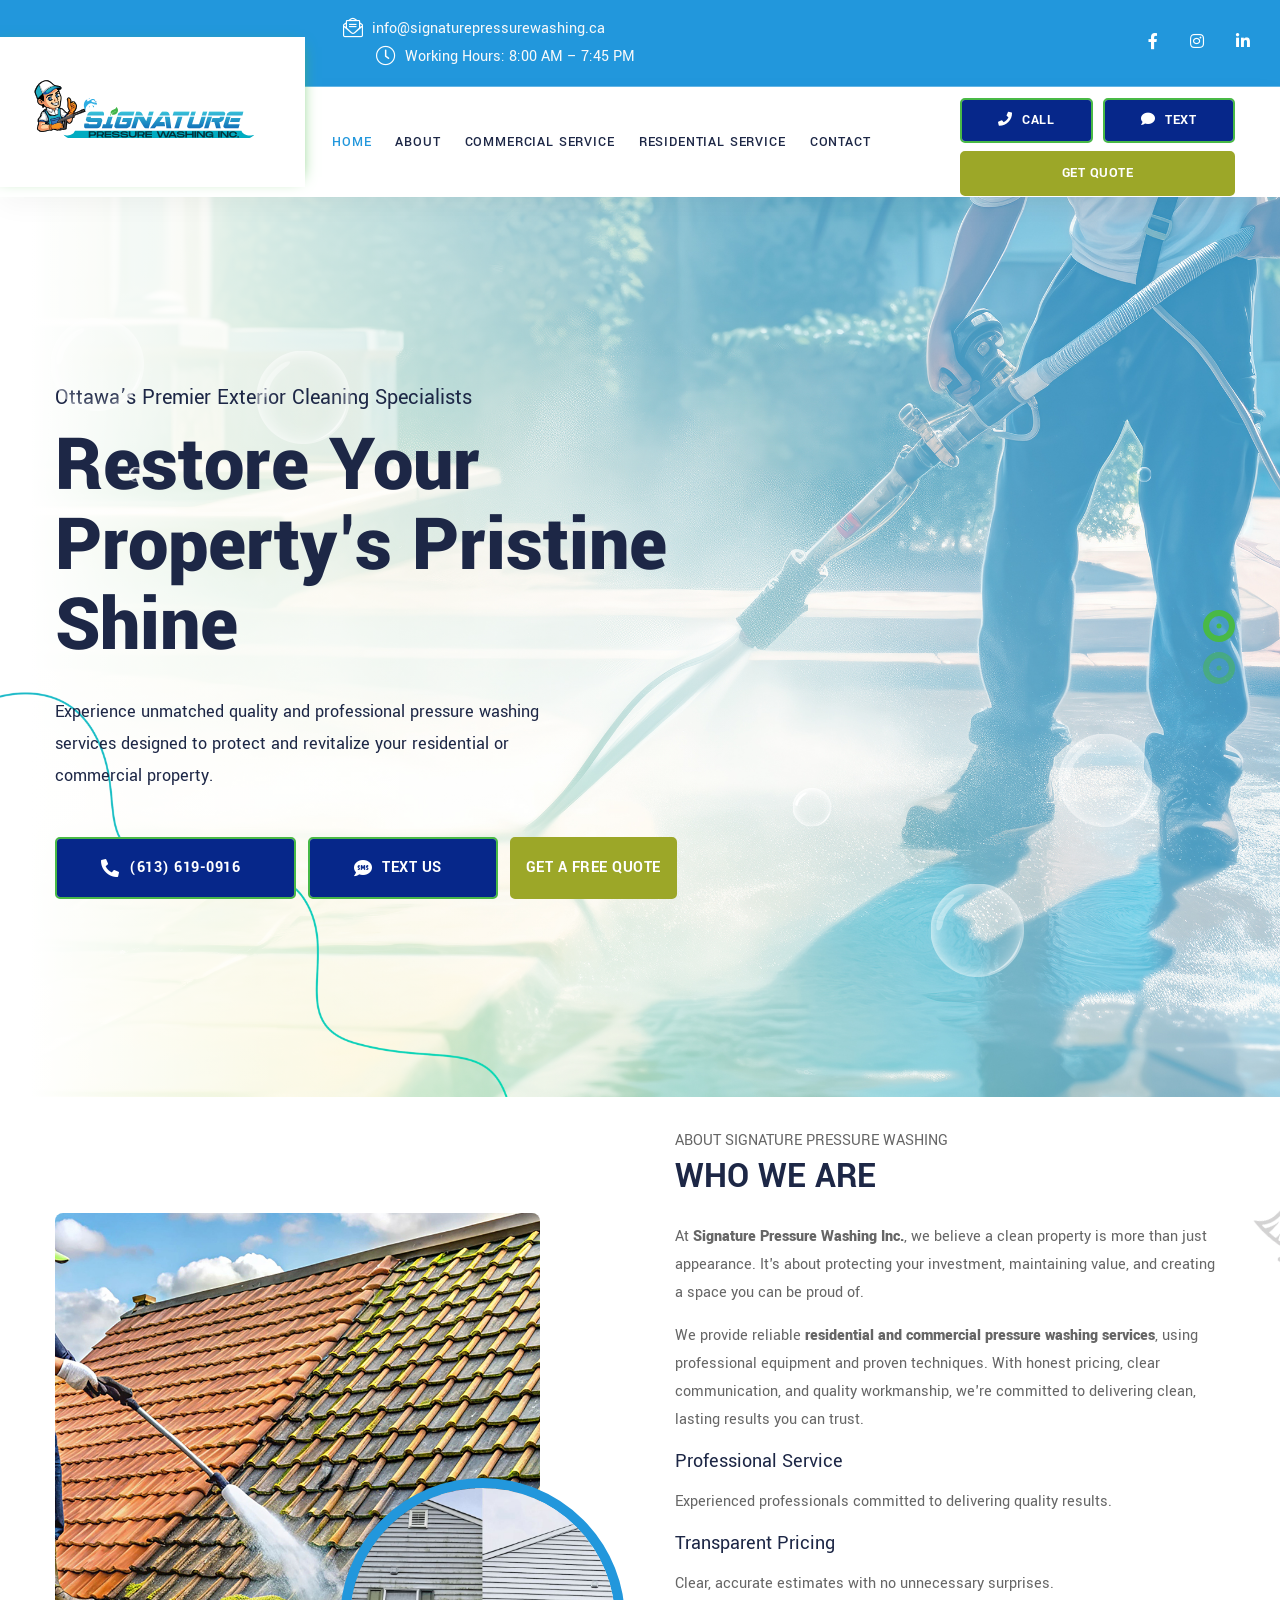
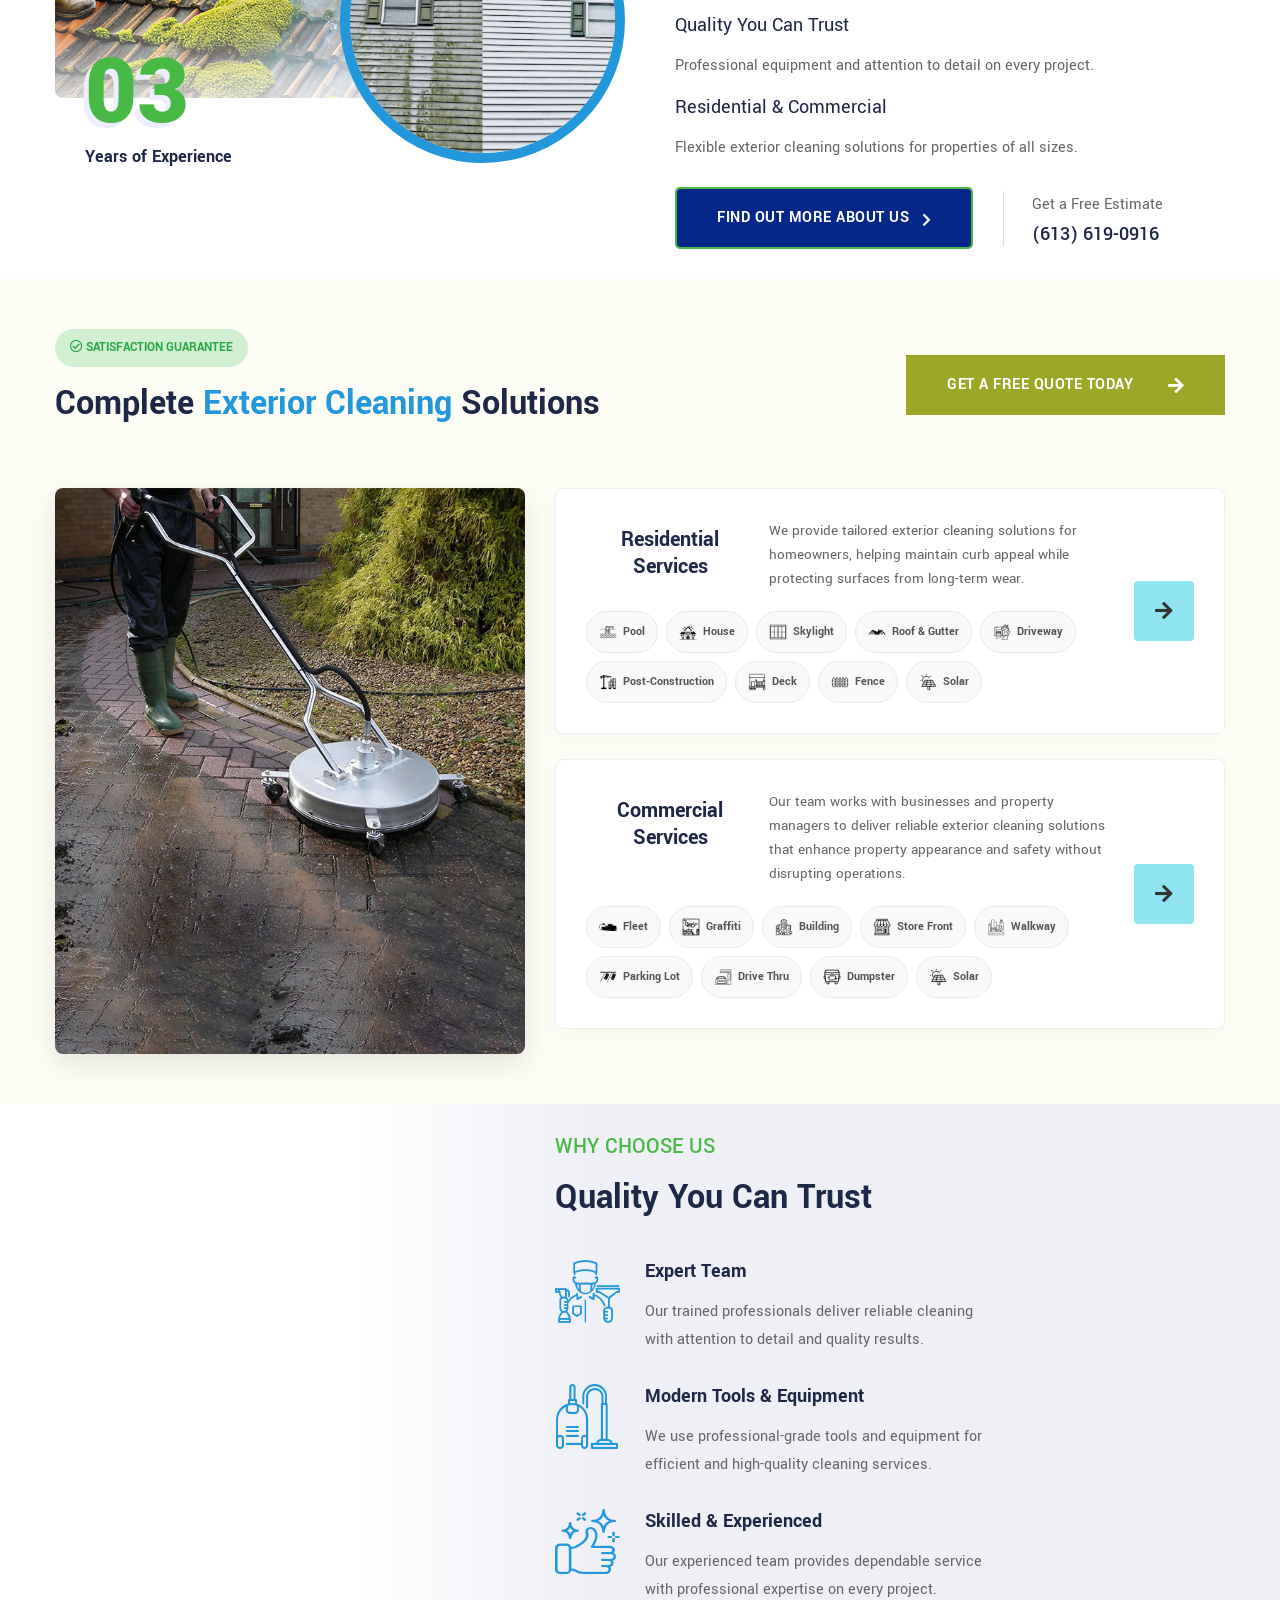
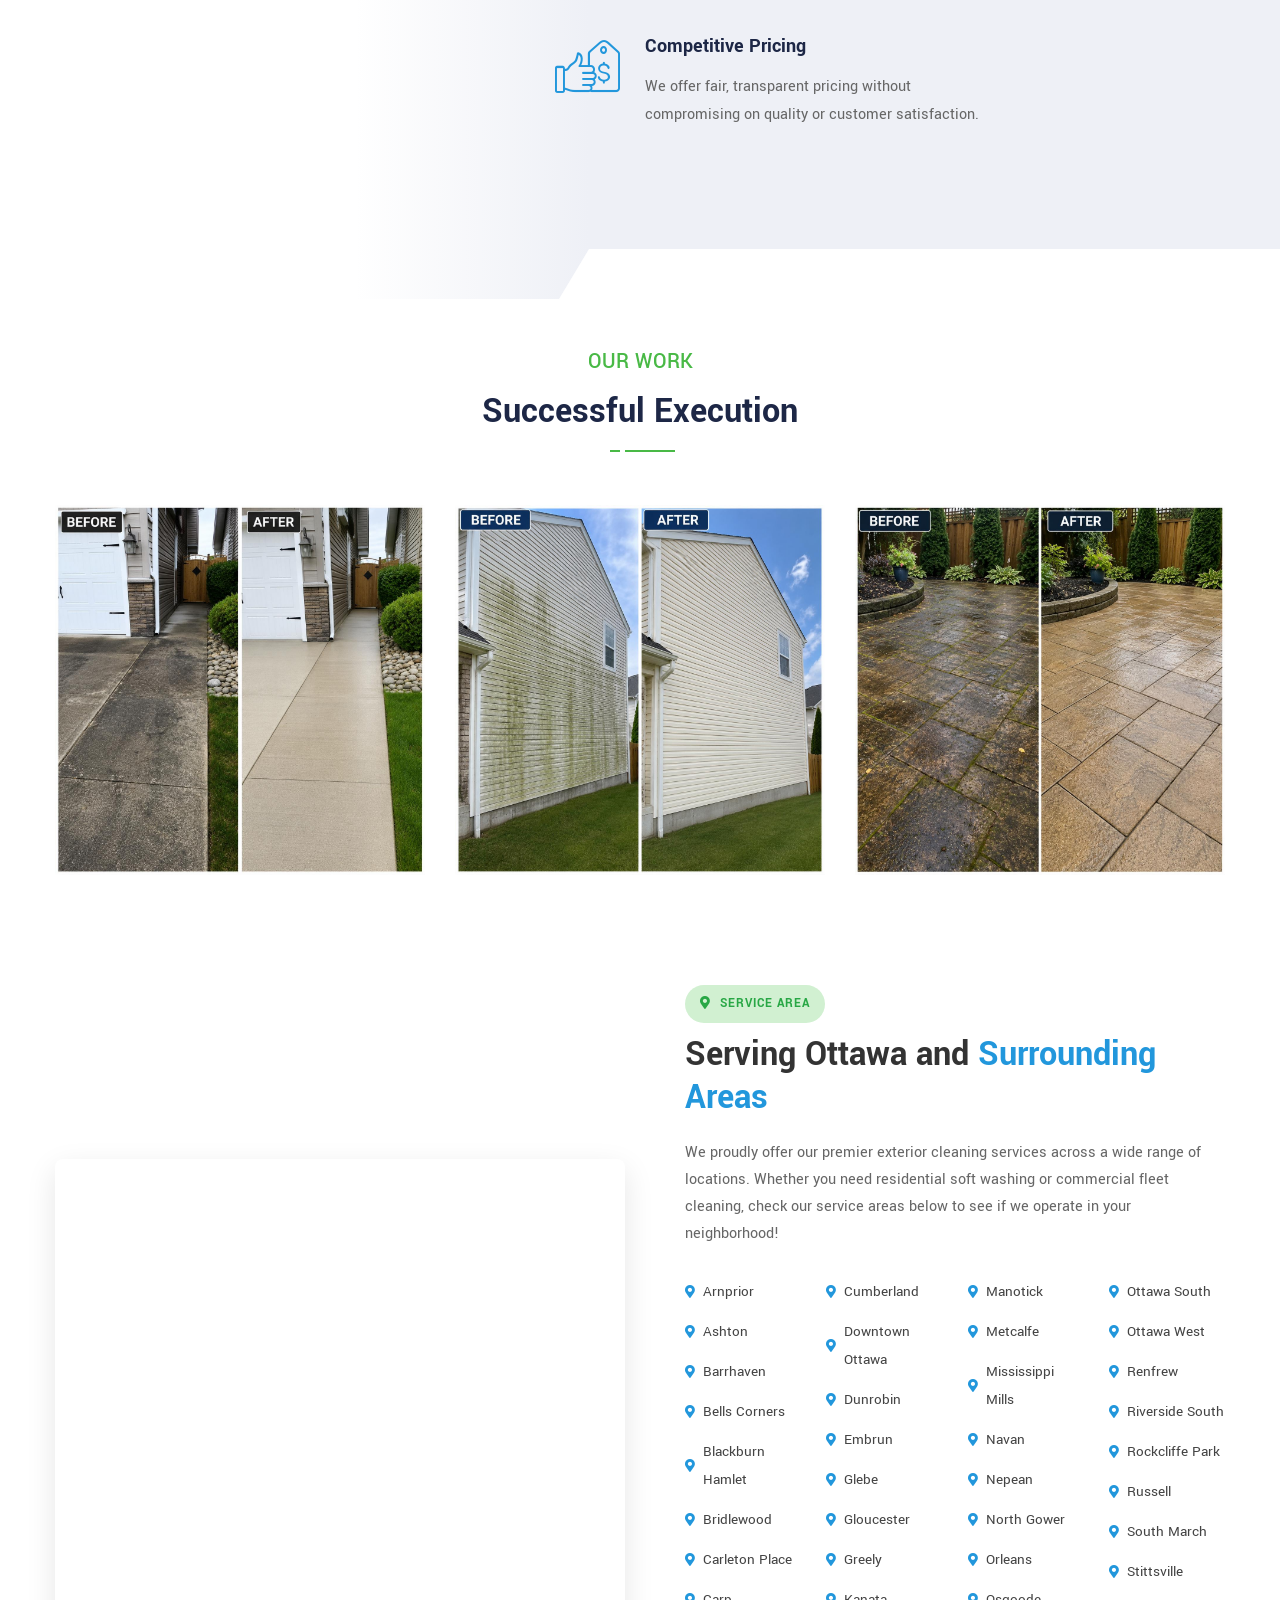
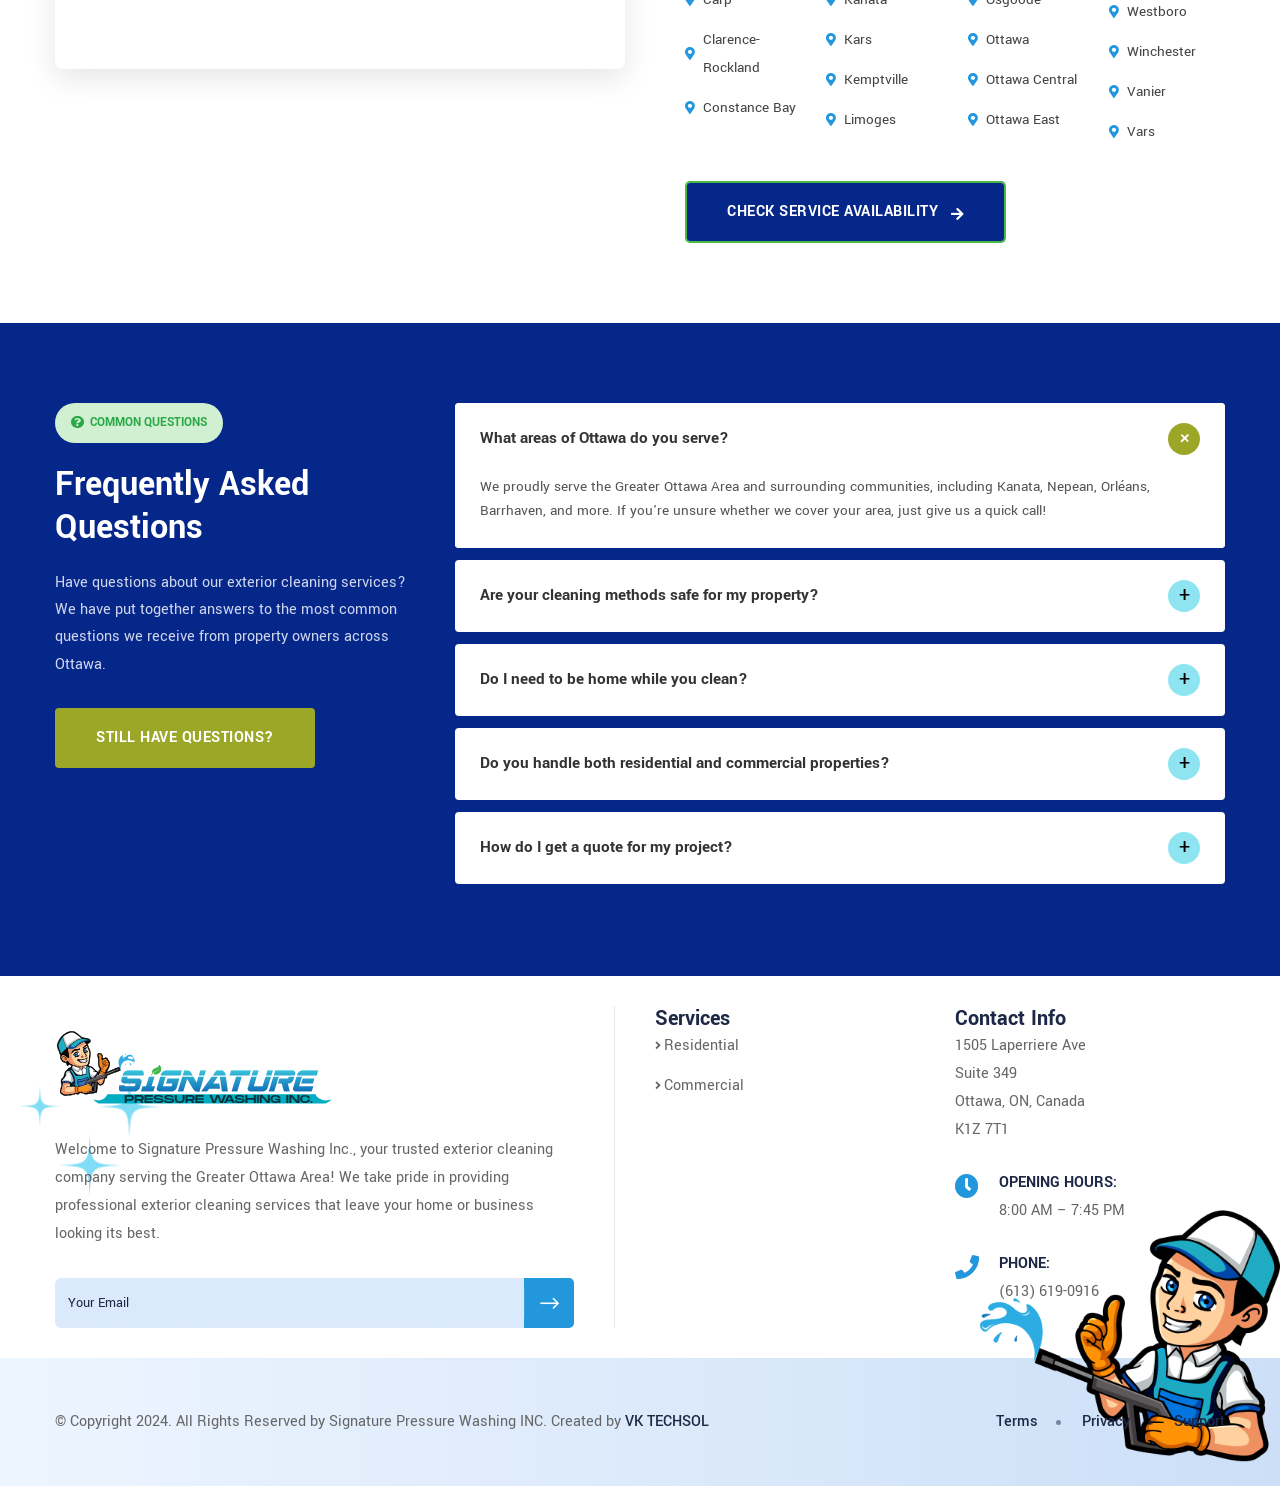
==== commit 477c1ae7: "update-13" ====
--- a/index.html
+++ b/index.html
@@ -944,60 +944,152 @@
     </div>-->
     <!-- End Get Esimate -->
 
-    <!-- Start About 
-    ============================================= -->
-    <div class="about-us-area overflow-hidden default-padding">
+    <!-- Start About / Who We Are
+============================================= -->
+    <section class="about-us-area overflow-hidden default-padding" aria-labelledby="about-title">
         <div class="container">
             <div class="about-items">
-                <!-- Shape -->
-                <div class="shape">
-                    <img src="assets/img/shape/8.png" alt="Shape">
-                </div>
-                <!-- End Shape -->
+
+                <!-- Decorative Shape -->
+                <div class="shape" aria-hidden="true">
+                    <img src="assets/img/shape/8.png" alt="">
+                </div>
+                <!-- End Decorative Shape -->
+
                 <div class="row align-center">
+
+                    <!-- About Images -->
                     <div class="col-lg-6">
                         <div class="thumb">
-                            <img src="assets/img/aboutus/1.jpg" alt="Thumb">
-                            <img src="assets/img/aboutus/5.jpg" alt="Thumb">
+
+                            <img src="assets/img/aboutus/1.jpg"
+                                alt="Signature Pressure Washing Inc. professional cleaning service">
+
+                            <img src="assets/img/aboutus/5.jpg"
+                                alt="Professional pressure washing and exterior cleaning">
+
+                            <!-- Experience -->
                             <div class="experience">
                                 <h2>03</h2>
-                                <h4>Years Experiences</h4>
-                            </div>
-                        </div>
-                    </div>
+                                <h4>Years of Experience</h4>
+                            </div>
+                            <!-- End Experience -->
+
+                        </div>
+                    </div>
+                    <!-- End About Images -->
+
+
+                    <!-- About Content -->
                     <div class="col-lg-6 info">
-                        <h2>GET A QUICK QUOTE</h2>
-                        <blockquote>
-                            Skip the endless forms and waiting times.<br>
-                            <strong>Call us directly</strong> for an immediate, over-the-phone cost estimate tailored to
-                            your property.
-                        </blockquote>
-                        <p>
-                            At Signature Pressure Washing Inc., we understand that your time is valuable. Our dedicated
-                            team is on standby to provide transparent, accurate pricing and expert advice for all your
-                            residential and commercial cleaning projects. With our commitment to excellence and
-                            state-of-the-art equipment, we ensure a spotless finish that restores and protects your
-                            investment.
-                        </p>
-                        <div class="bottom-info" style="margin-top: 30px;">
-                            <div class="button">
-                                <a data-animation="animated zoomInUp" class="btn btn-theme primary effect btn-md"
-                                    href="about.html">Find Out More About Us <i class="fas fa-chevron-right"
-                                        style="margin-left: 8px; font-size: 0.9em;"></i></a>
-                            </div>
-                            <div class="contact">
-                                <div class="content">
-                                    <span>Get Free Estimate</span>
-                                    <h5>(613) 619-0916</h5>
-                                </div>
-                            </div>
-                        </div>
-                    </div>
+
+                        <div class="about-content">
+
+                            <span class="sub-title">ABOUT SIGNATURE PRESSURE WASHING</span>
+
+                            <h2 id="about-title">WHO WE ARE</h2>
+
+                            <p>
+                                At <strong>Signature Pressure Washing Inc.</strong>, we believe a clean property is more
+                                than
+                                just appearance. It's about protecting your investment, maintaining value, and creating
+                                a
+                                space you can be proud of.
+                            </p>
+
+                            <p>
+                                We provide reliable <strong>residential and commercial pressure washing
+                                    services</strong>,
+                                using professional equipment and proven techniques. With honest pricing, clear
+                                communication,
+                                and quality workmanship, we're committed to delivering clean, lasting results you can
+                                trust.
+                            </p>
+
+                            <!-- About Highlights -->
+                            <div class="about-features">
+
+                                <div class="feature-item">
+                                    <div class="content">
+                                        <h5>Professional Service</h5>
+                                        <p>
+                                            Experienced professionals committed to delivering quality results.
+                                        </p>
+                                    </div>
+                                </div>
+
+                                <div class="feature-item">
+                                    <div class="content">
+                                        <h5>Transparent Pricing</h5>
+                                        <p>
+                                            Clear, accurate estimates with no unnecessary surprises.
+                                        </p>
+                                    </div>
+                                </div>
+
+                                <div class="feature-item">
+                                    <div class="content">
+                                        <h5>Quality You Can Trust</h5>
+                                        <p>
+                                            Professional equipment and attention to detail on every project.
+                                        </p>
+                                    </div>
+                                </div>
+
+                                <div class="feature-item">
+                                    <div class="content">
+                                        <h5>Residential & Commercial</h5>
+                                        <p>
+                                            Flexible exterior cleaning solutions for properties of all sizes.
+                                        </p>
+                                    </div>
+                                </div>
+
+                            </div>
+                            <!-- End About Highlights -->
+
+
+                            <!-- Bottom Information -->
+                            <div class="bottom-info">
+
+                                <!-- Button -->
+                                <div class="button">
+                                    <a data-animation="animated zoomInUp" class="btn btn-theme primary effect btn-md"
+                                        href="about.html">
+                                        Find Out More About Us
+                                        <i class="fas fa-chevron-right" aria-hidden="true"
+                                            style="margin-left: 8px; font-size: 0.9em;"></i>
+                                    </a>
+                                </div>
+                                <!-- End Button -->
+
+
+                                <!-- Free Estimate -->
+                                <div class="contact">
+                                    <div class="content">
+                                        <span>Get a Free Estimate</span>
+                                        <h5>
+                                            <a href="tel:+16136190916">
+                                                (613) 619-0916
+                                            </a>
+                                        </h5>
+                                    </div>
+                                </div>
+                                <!-- End Free Estimate -->
+
+                            </div>
+                            <!-- End Bottom Information -->
+
+                        </div>
+
+                    </div>
+                    <!-- End About Content -->
+
                 </div>
             </div>
         </div>
-    </div>
-    <!-- End About Area -->
+    </section>
+    <!-- End About / Who We Are -->
 
     <!-- Start Unified Services Area
 ============================================= -->
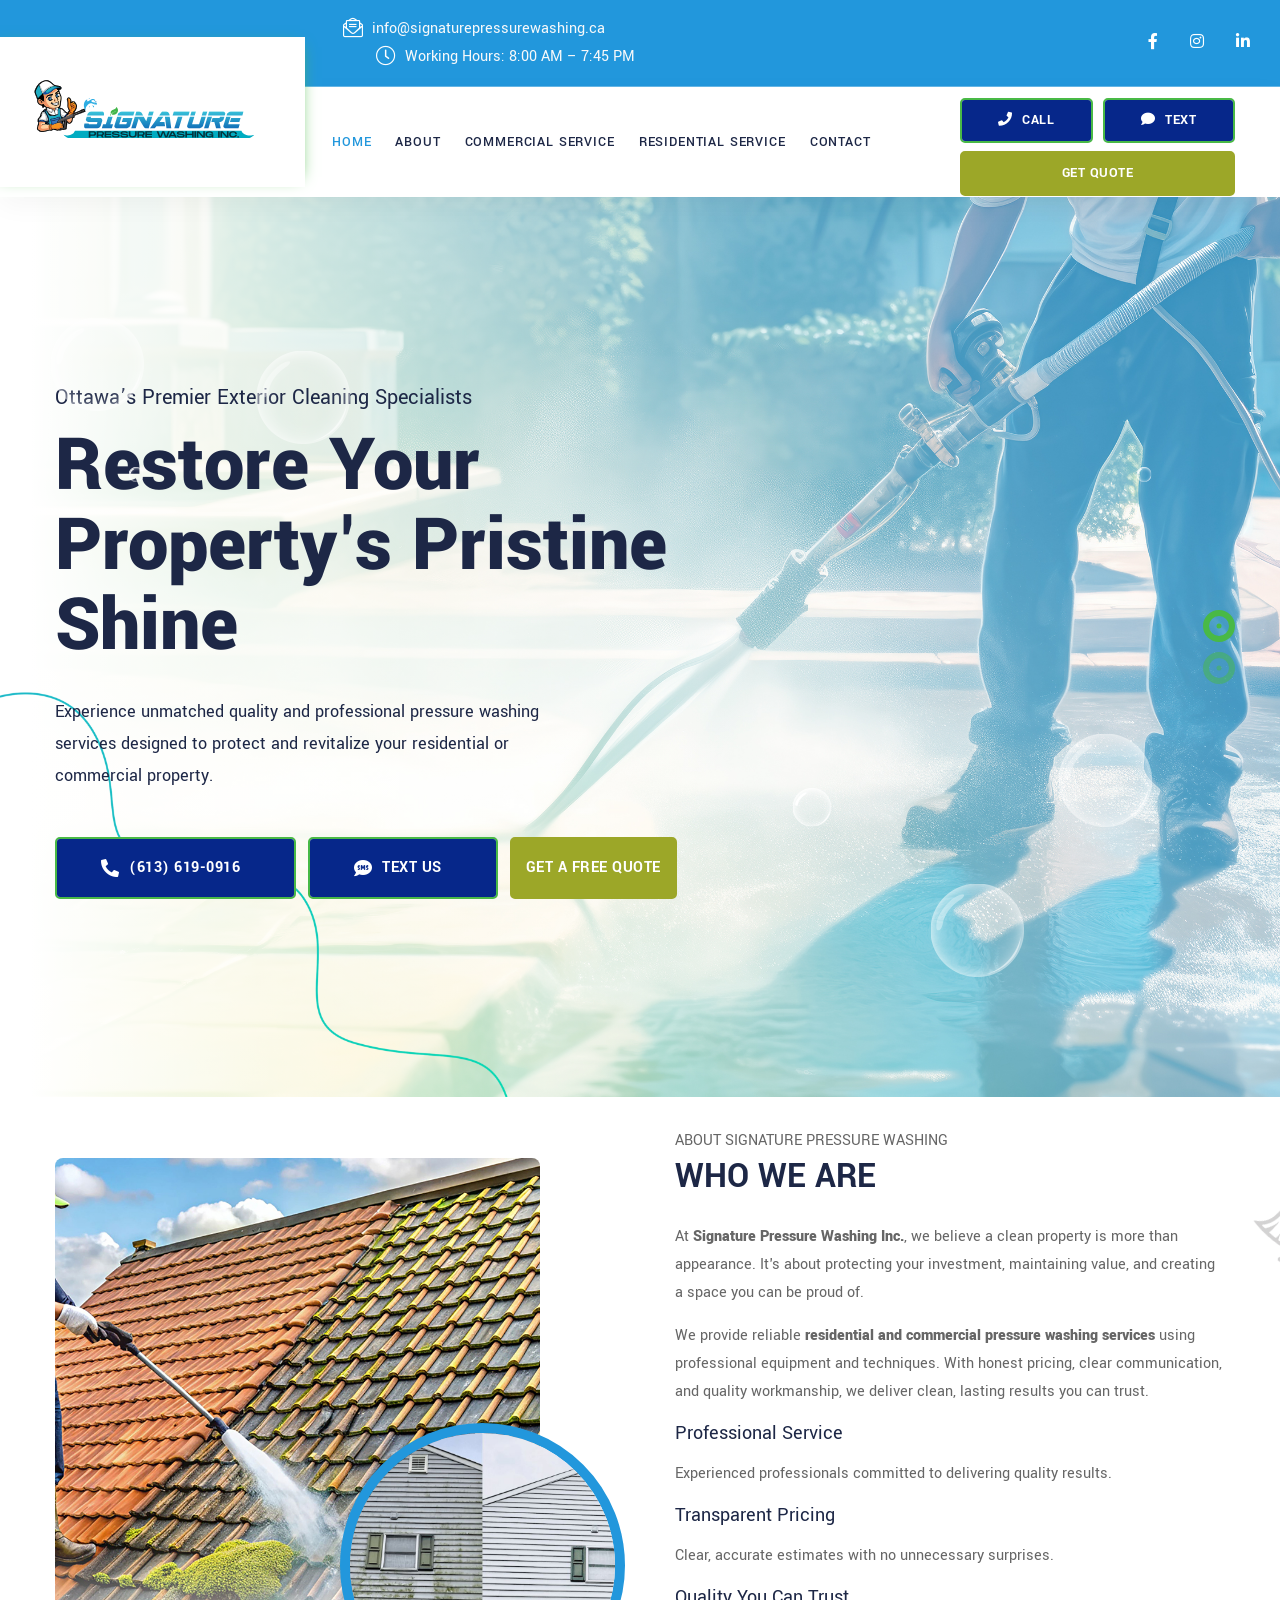
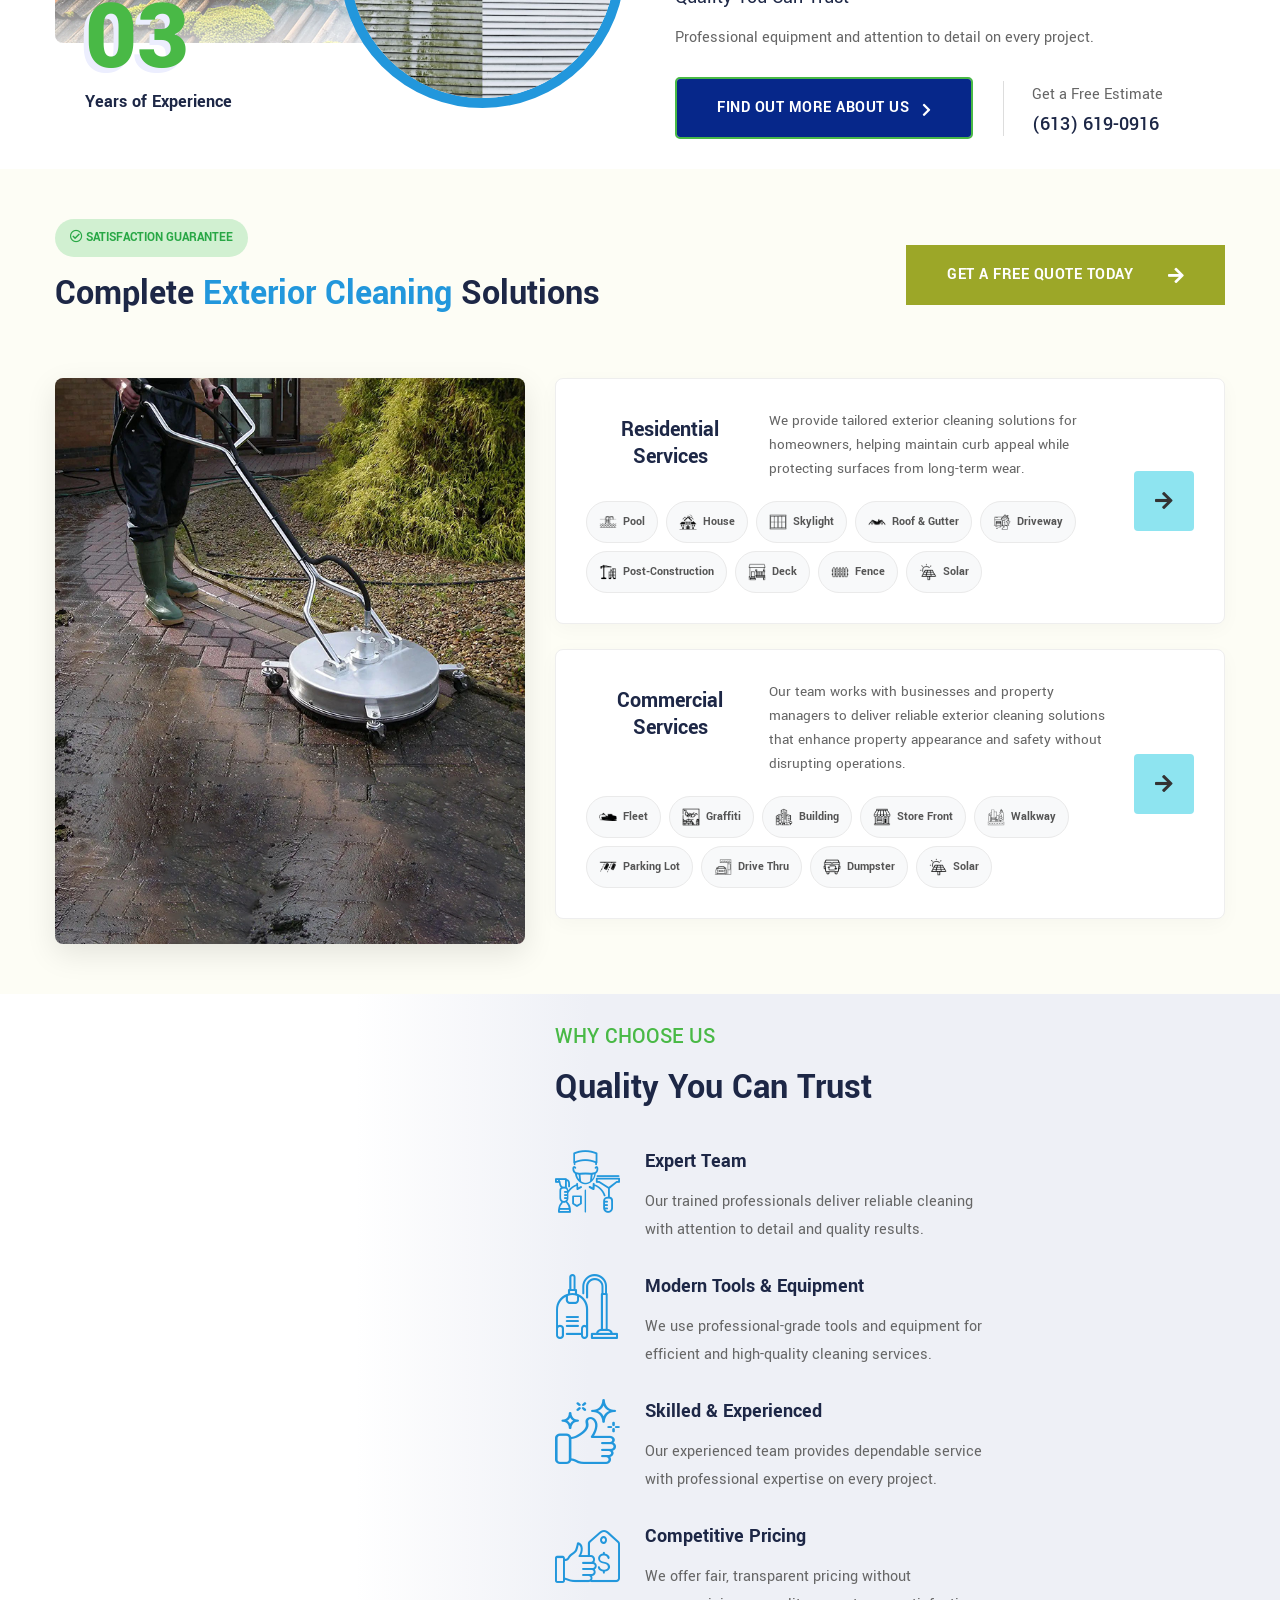
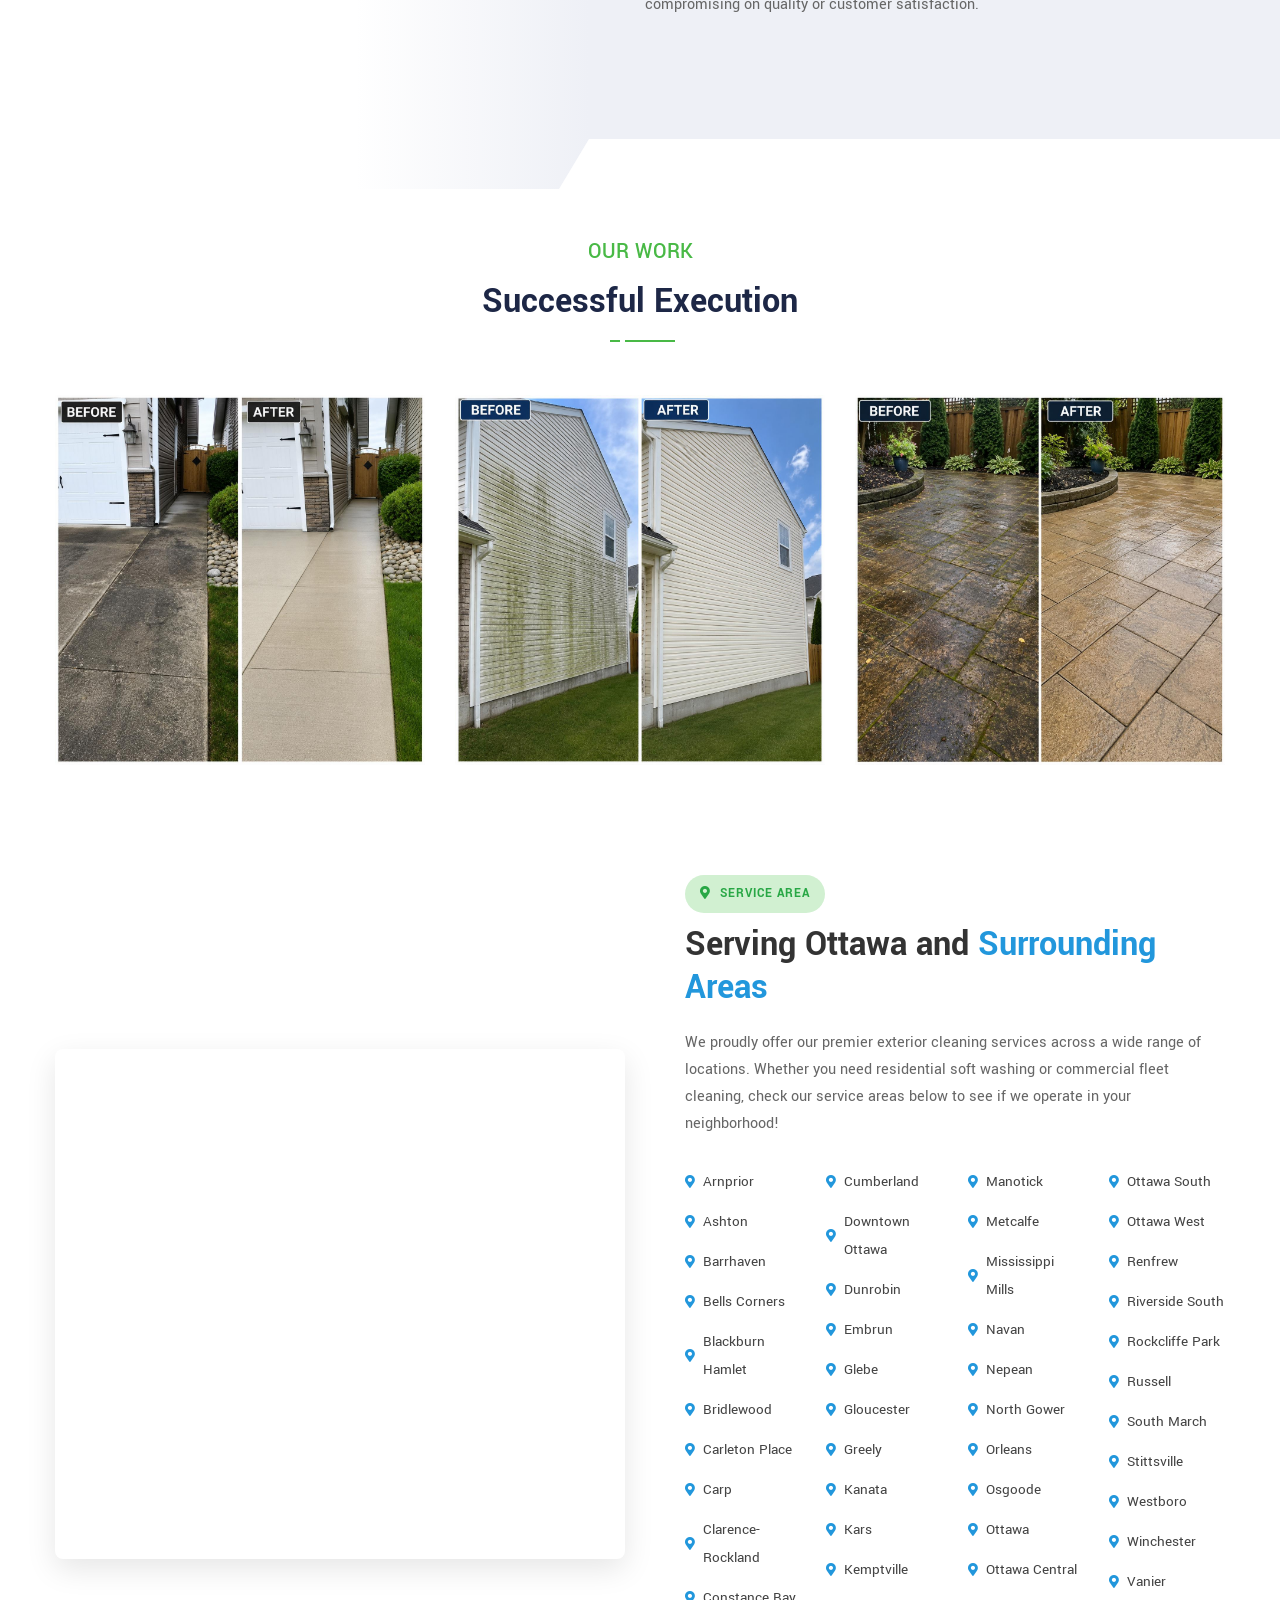
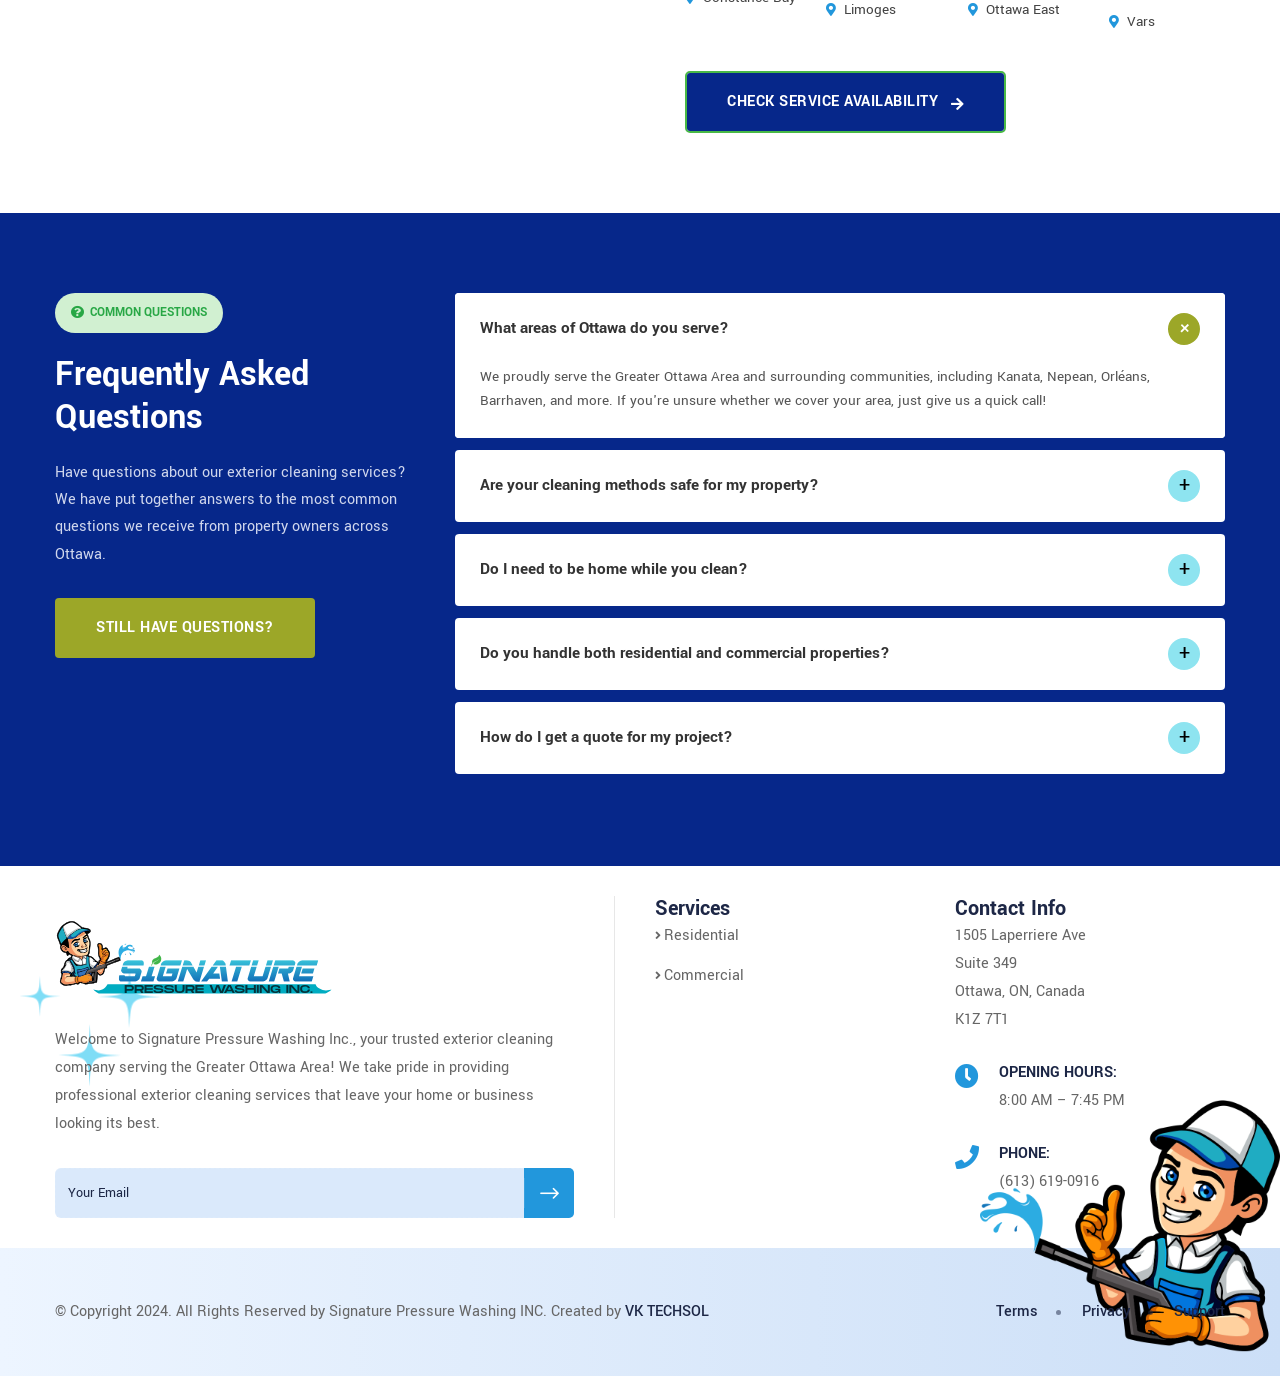
==== commit 8cab63a0: "update-14" ====
--- a/index.html
+++ b/index.html
@@ -991,19 +991,17 @@
 
                             <p>
                                 At <strong>Signature Pressure Washing Inc.</strong>, we believe a clean property is more
-                                than
-                                just appearance. It's about protecting your investment, maintaining value, and creating
-                                a
-                                space you can be proud of.
+                                than appearance.
+                                It's about protecting your investment, maintaining value, and creating a space you can
+                                be proud of.
                             </p>
 
                             <p>
                                 We provide reliable <strong>residential and commercial pressure washing
-                                    services</strong>,
-                                using professional equipment and proven techniques. With honest pricing, clear
-                                communication,
-                                and quality workmanship, we're committed to delivering clean, lasting results you can
-                                trust.
+                                    services</strong> using professional
+                                equipment and techniques. With honest pricing, clear communication, and quality
+                                workmanship, we
+                                deliver clean, lasting results you can trust.
                             </p>
 
                             <!-- About Highlights -->
@@ -1032,15 +1030,6 @@
                                         <h5>Quality You Can Trust</h5>
                                         <p>
                                             Professional equipment and attention to detail on every project.
-                                        </p>
-                                    </div>
-                                </div>
-
-                                <div class="feature-item">
-                                    <div class="content">
-                                        <h5>Residential & Commercial</h5>
-                                        <p>
-                                            Flexible exterior cleaning solutions for properties of all sizes.
                                         </p>
                                     </div>
                                 </div>
